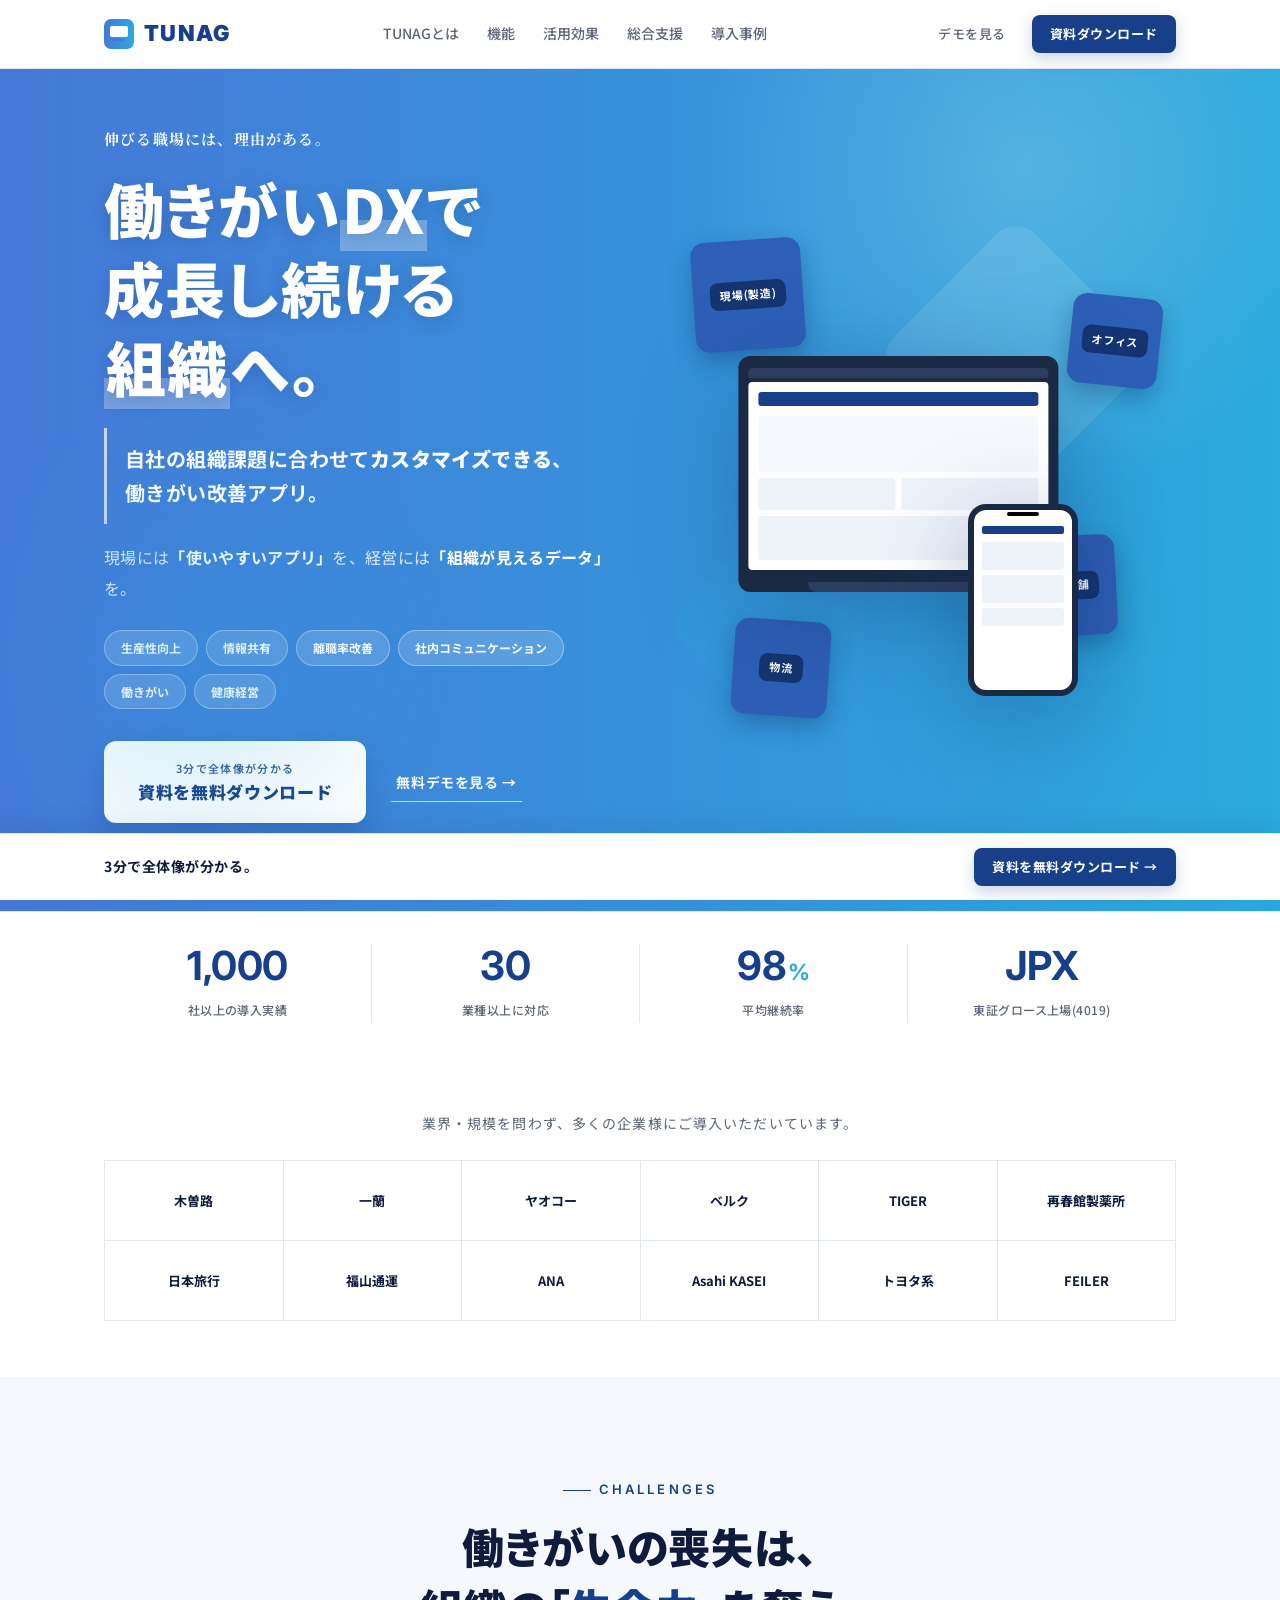
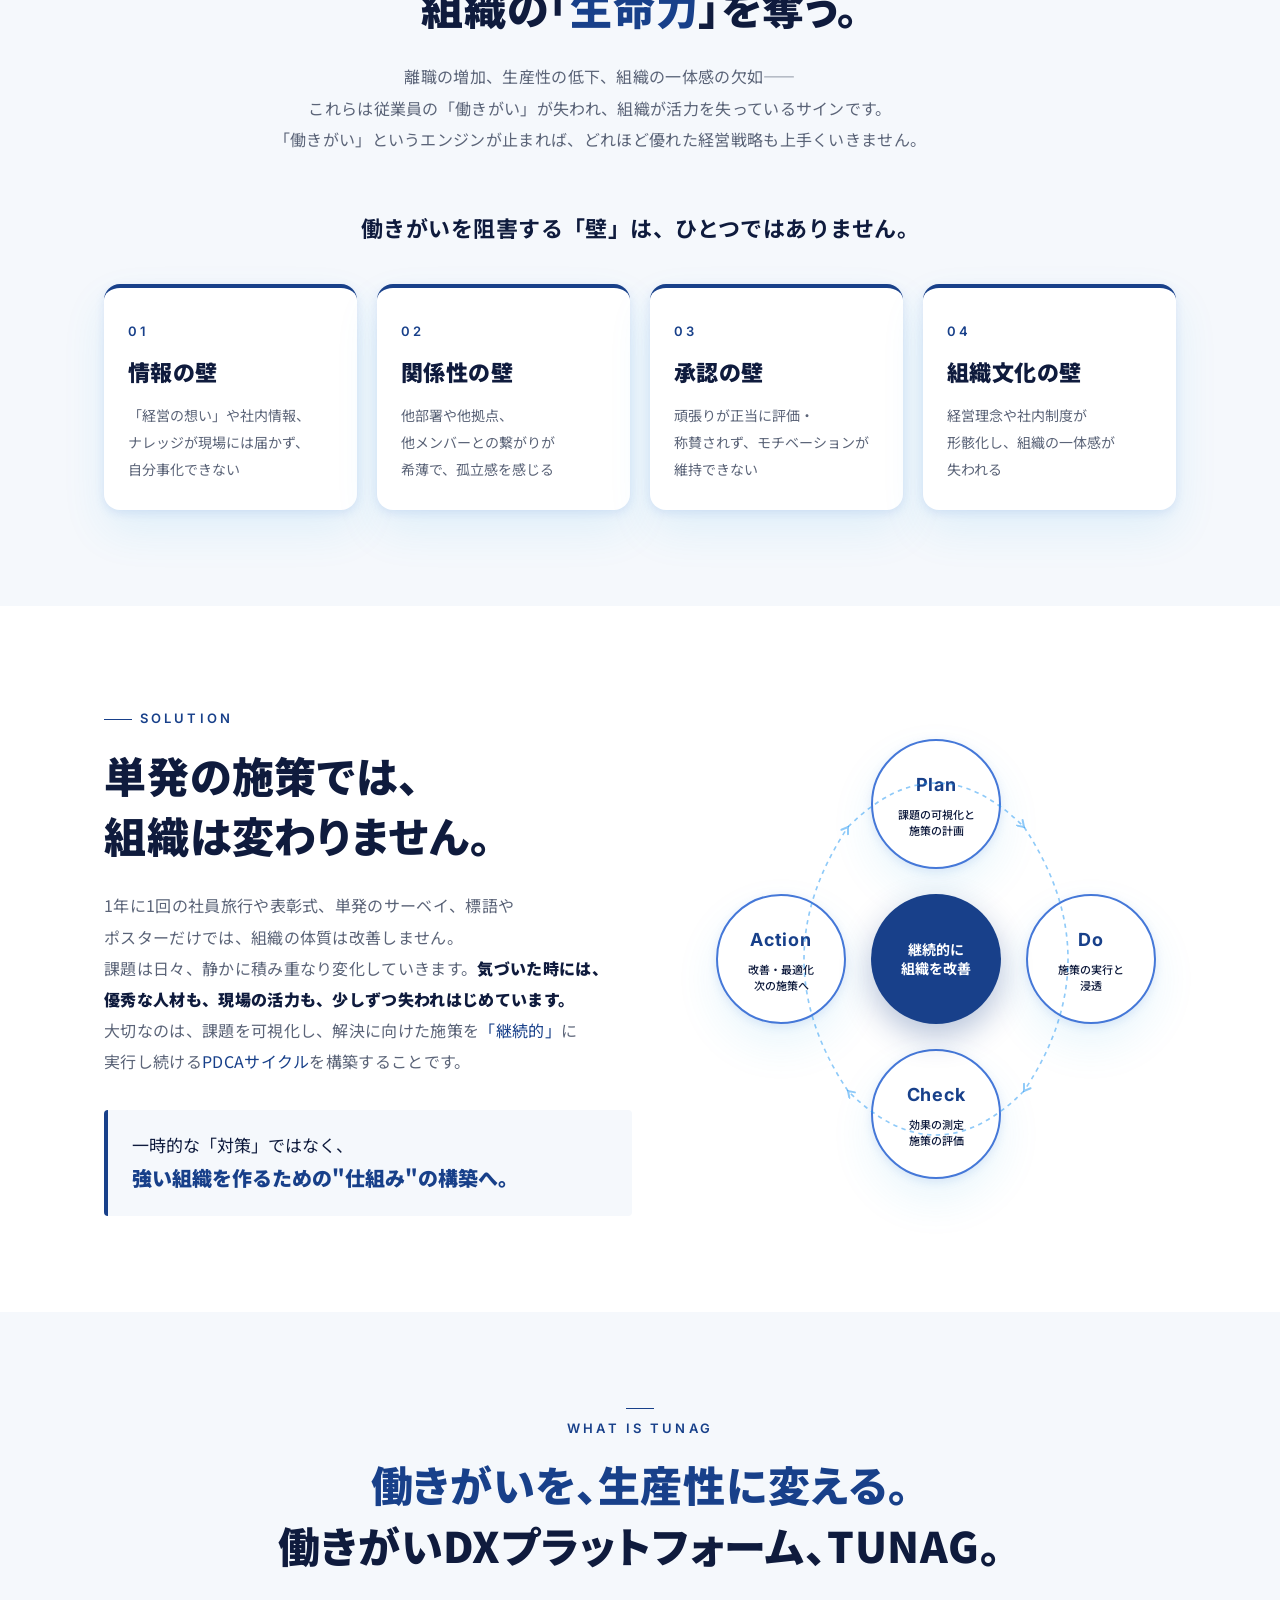
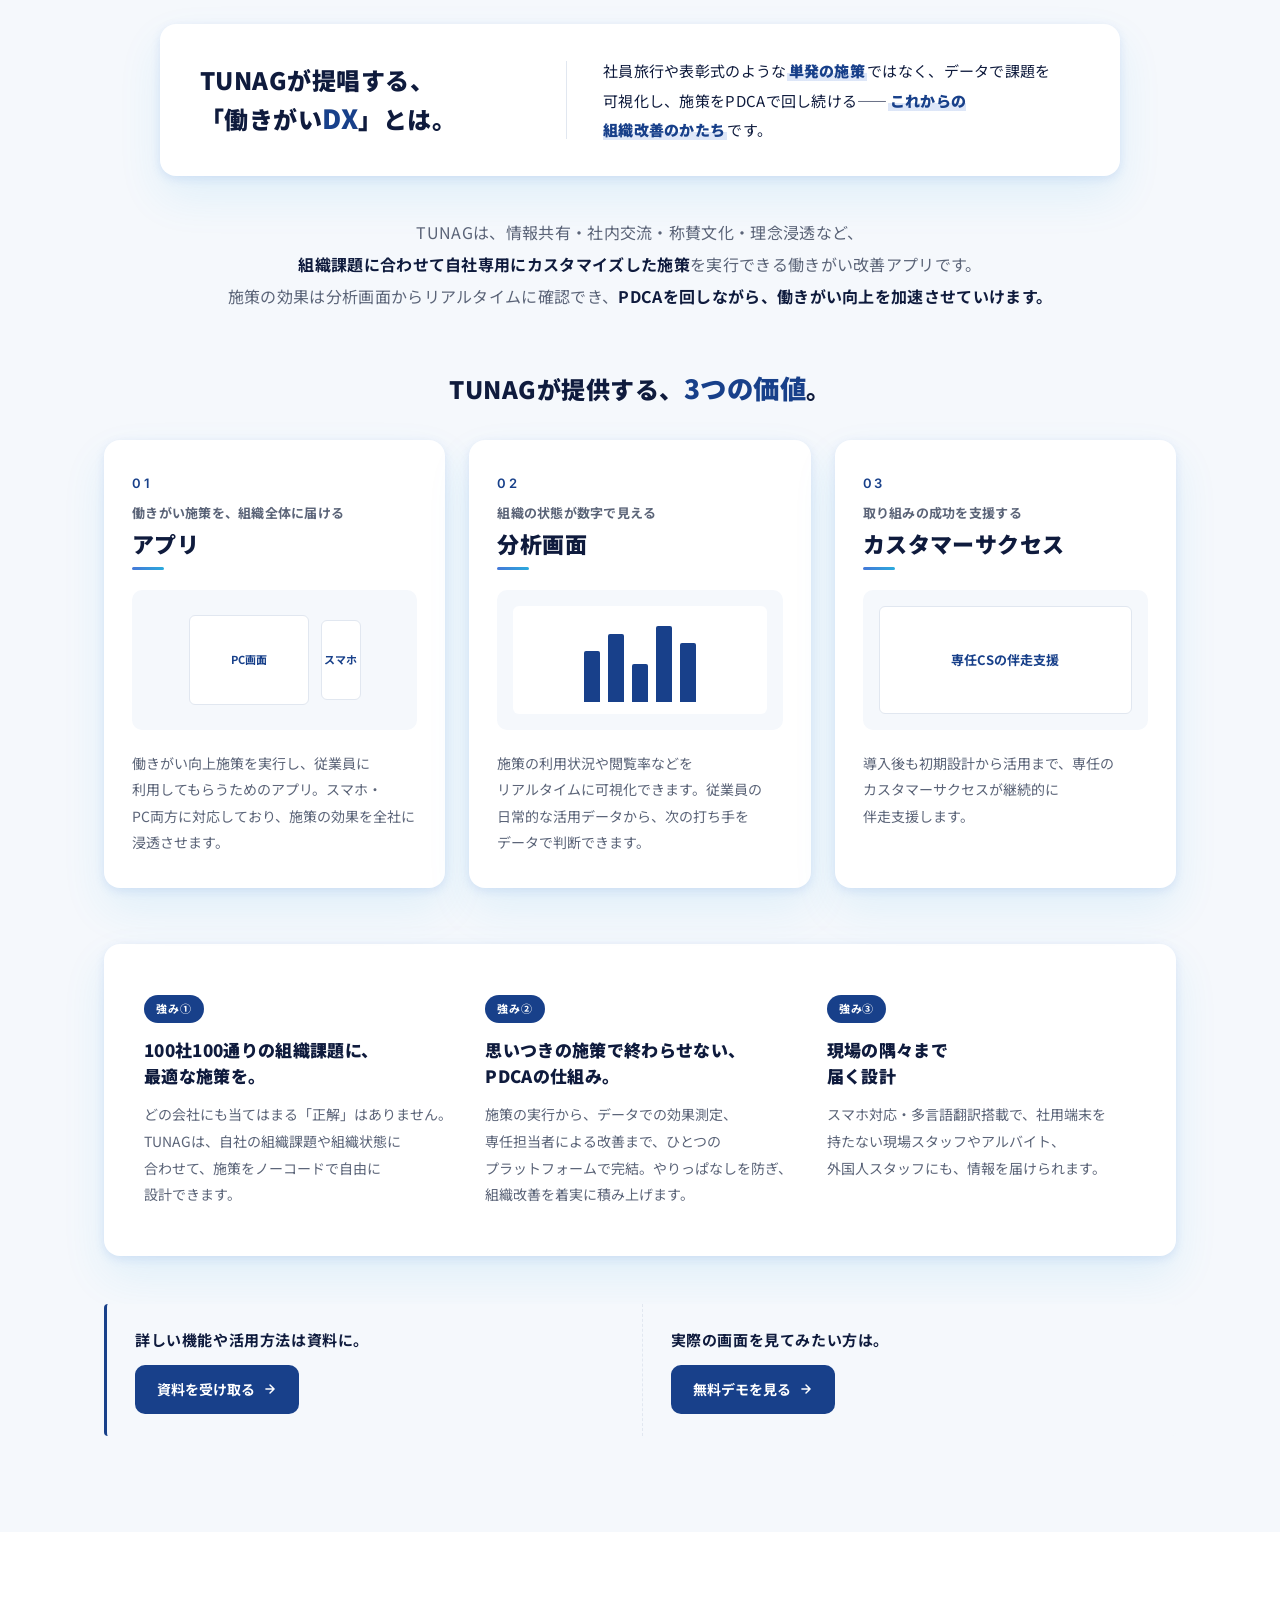
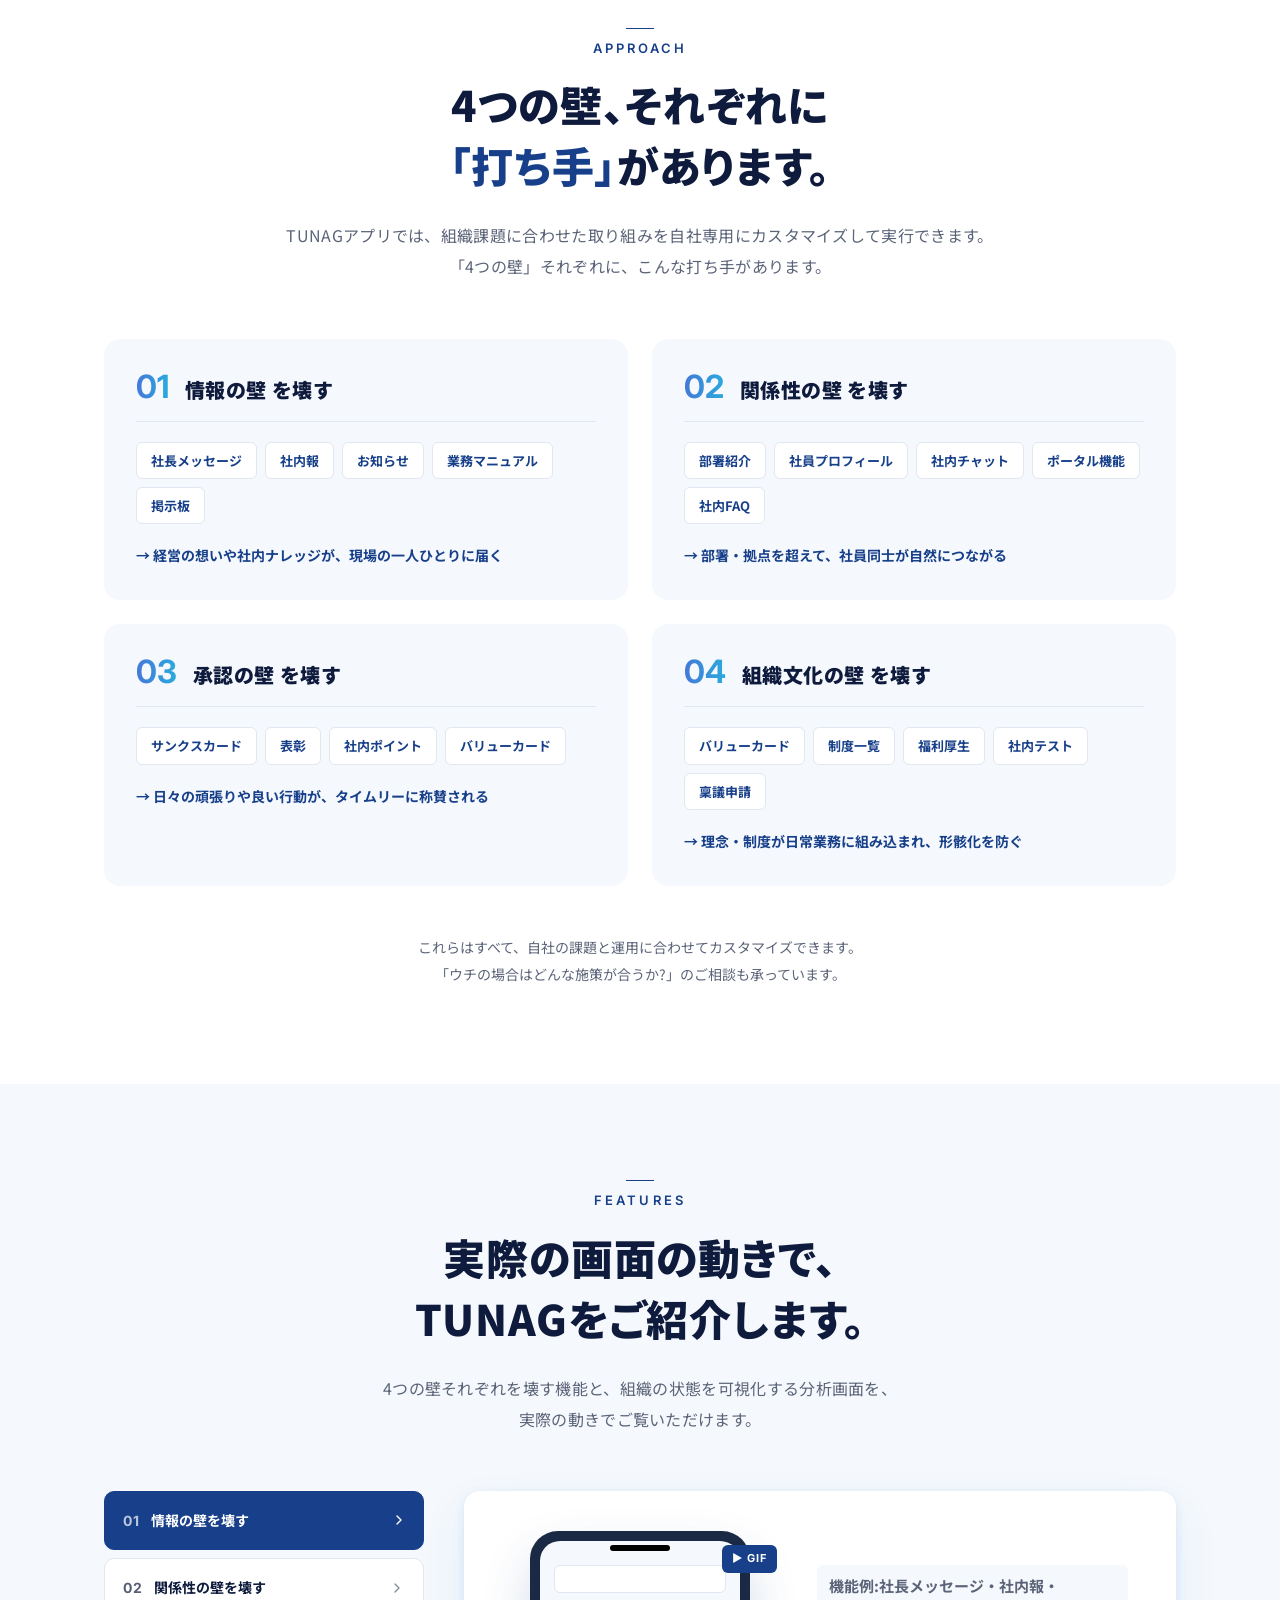
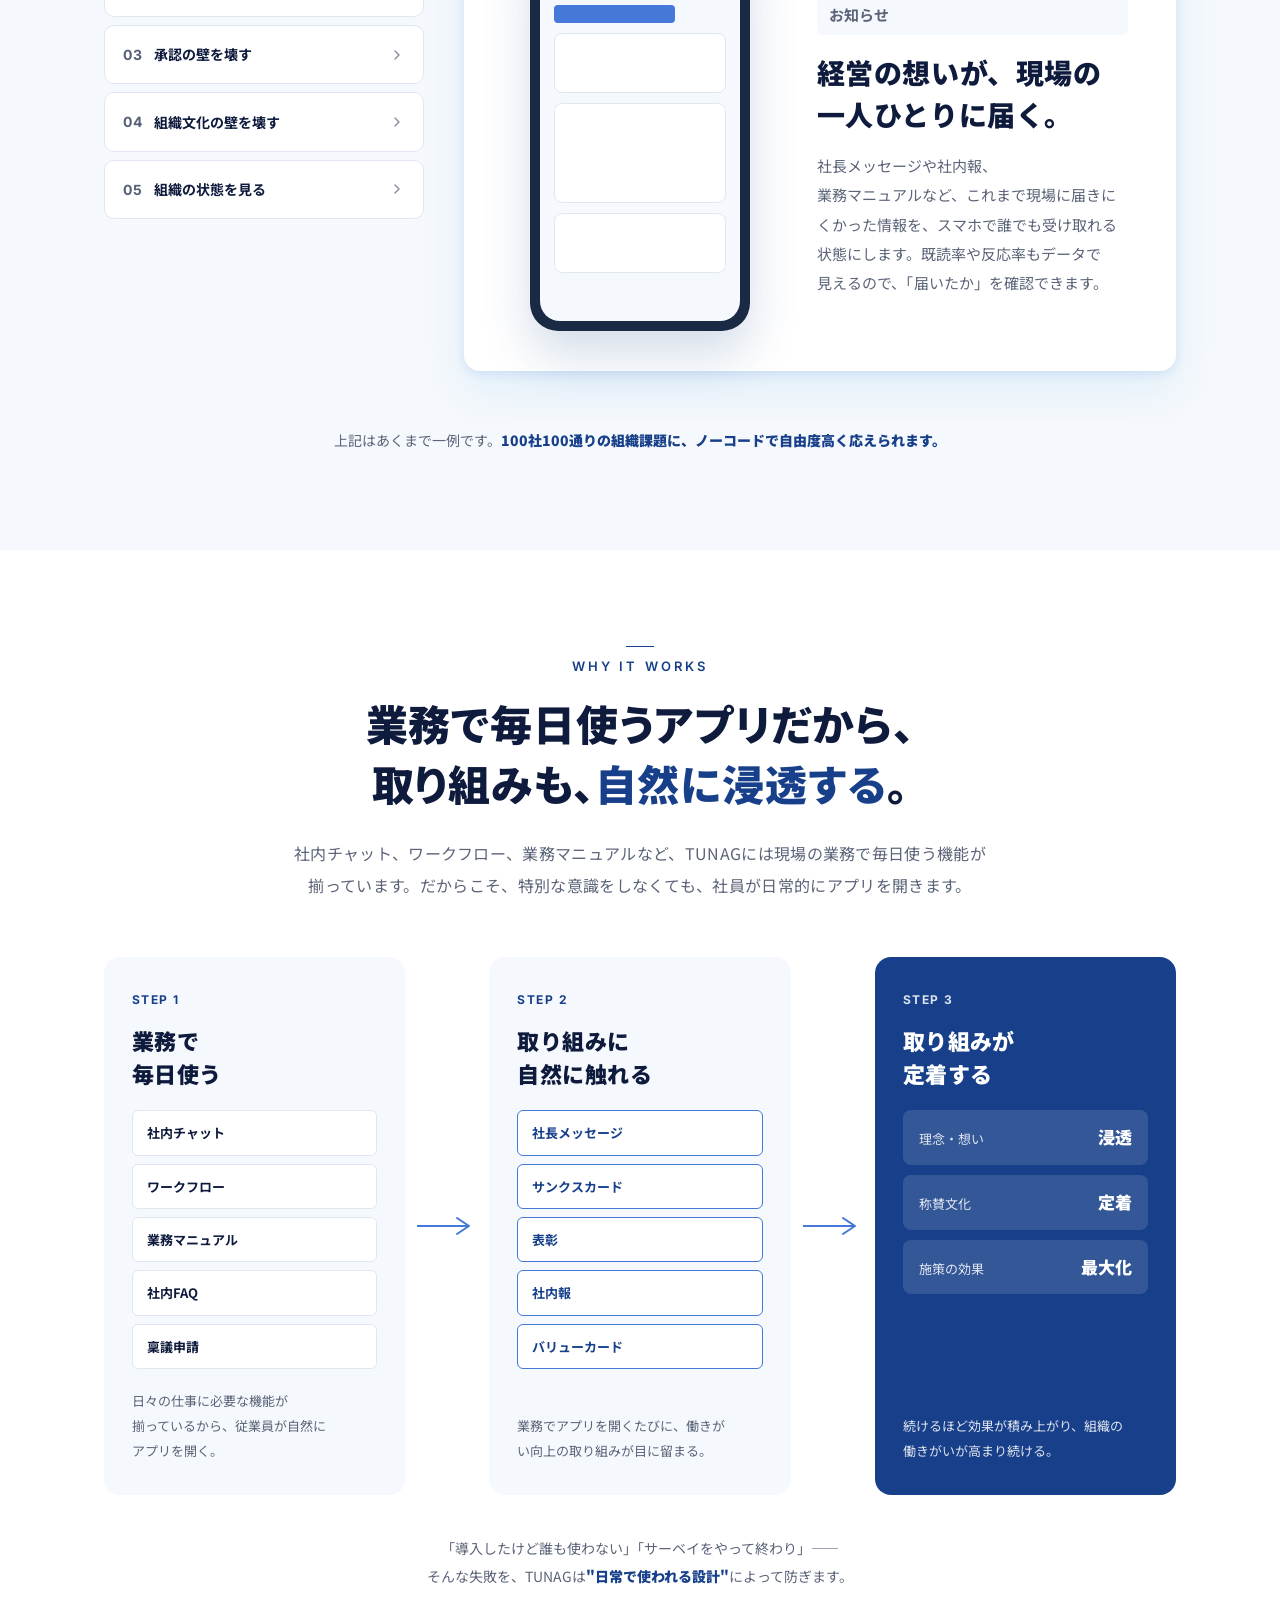
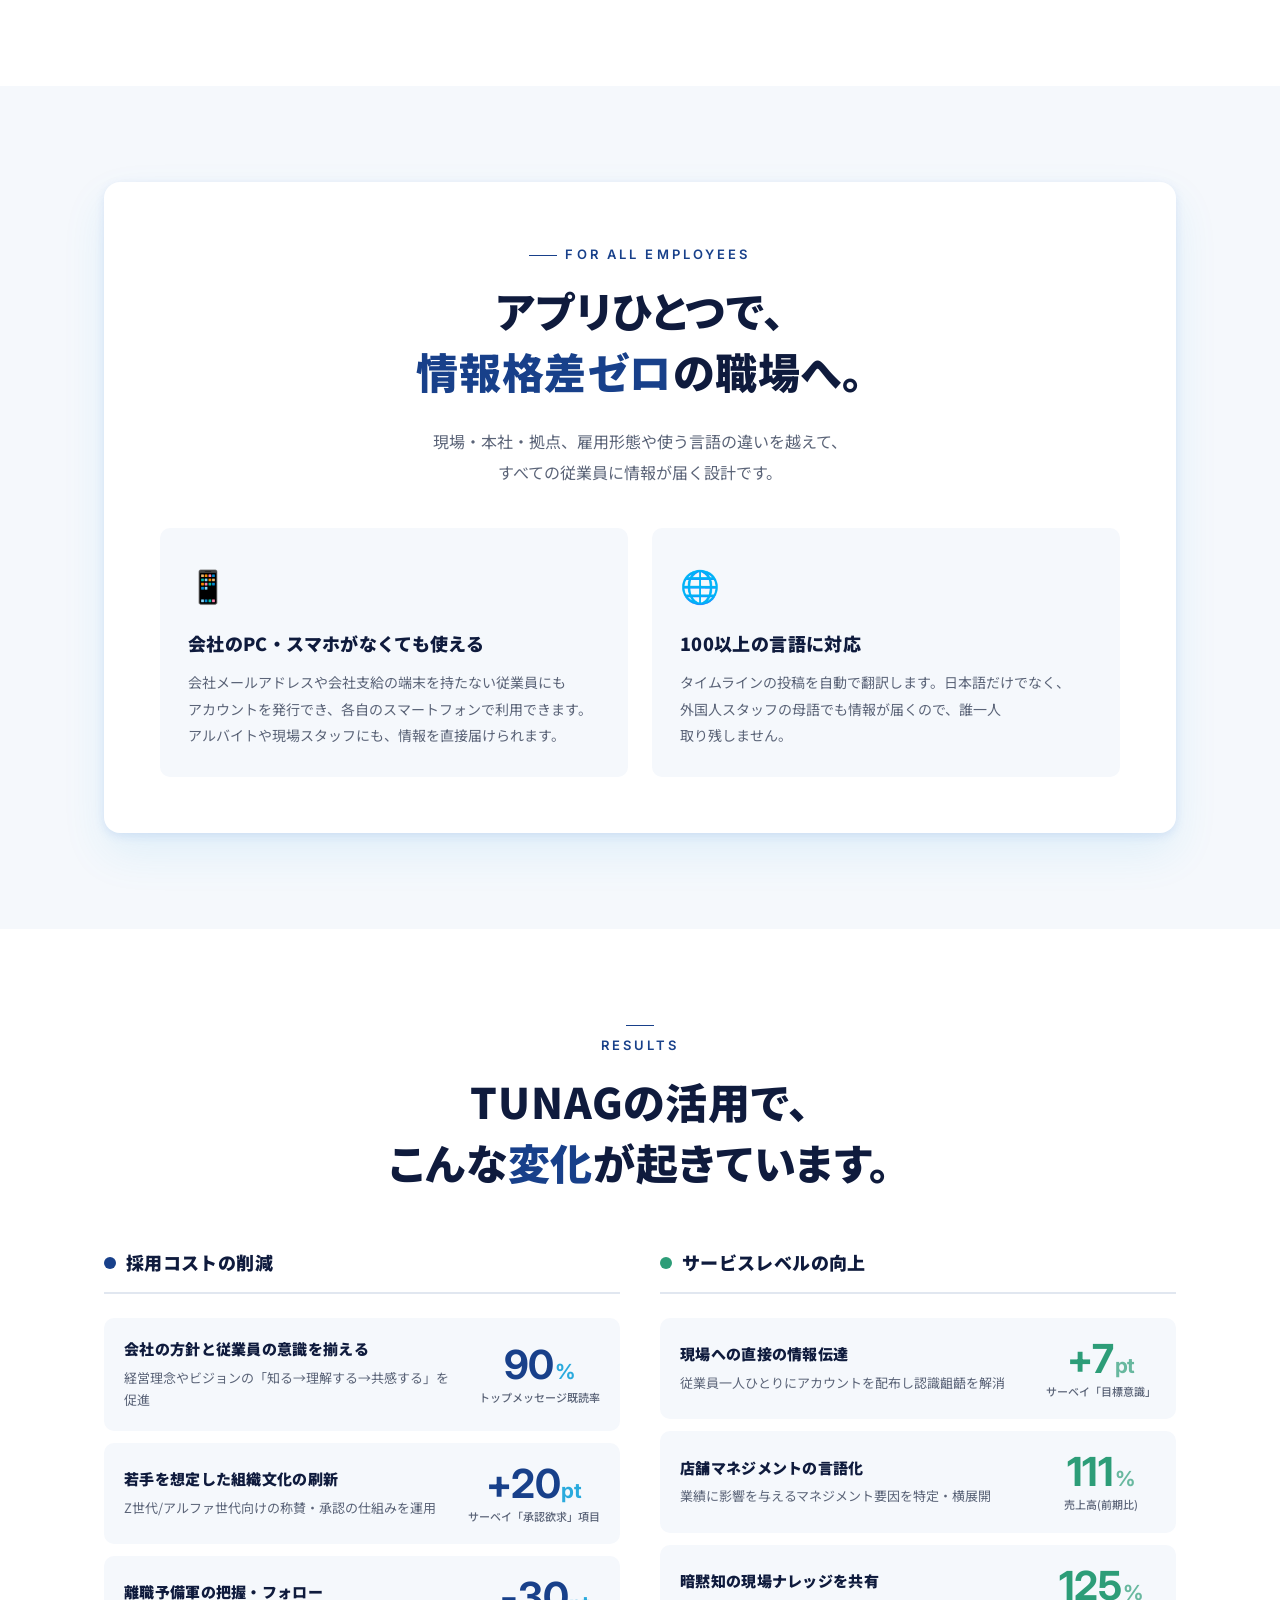
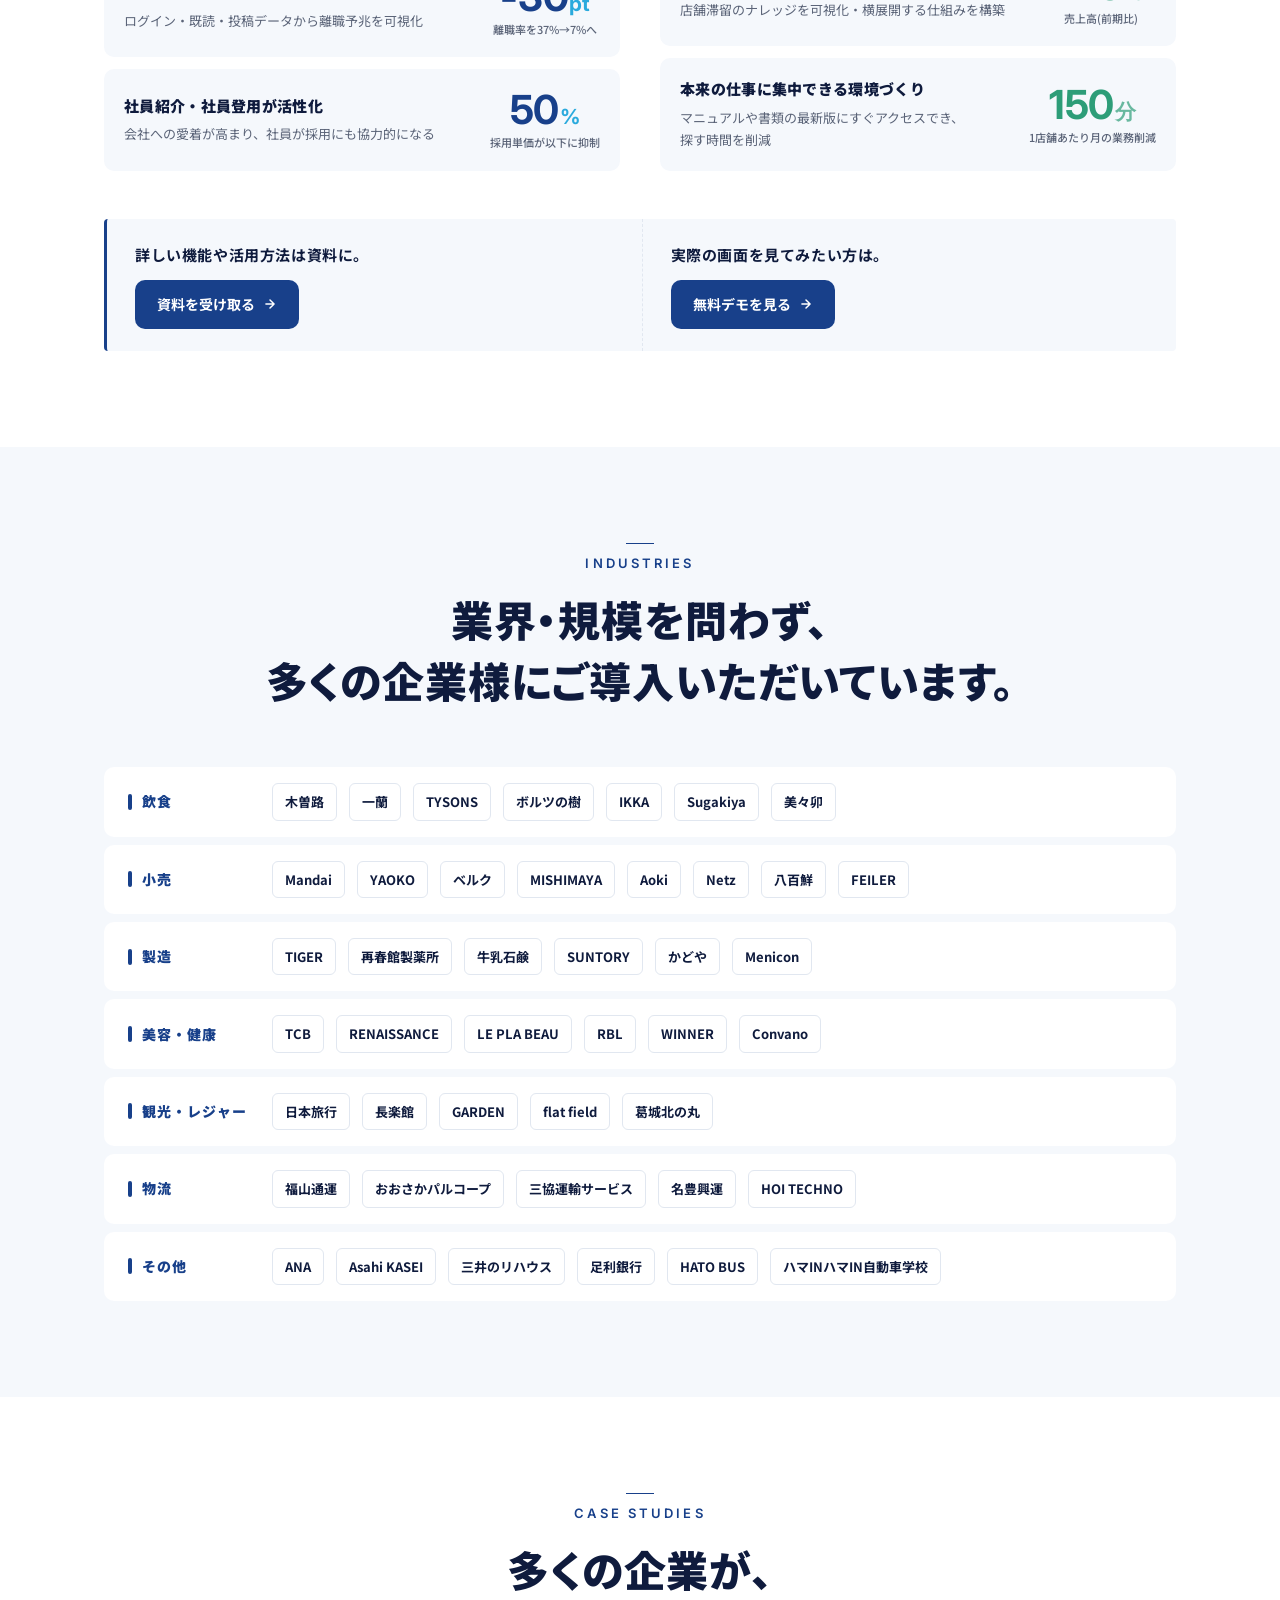
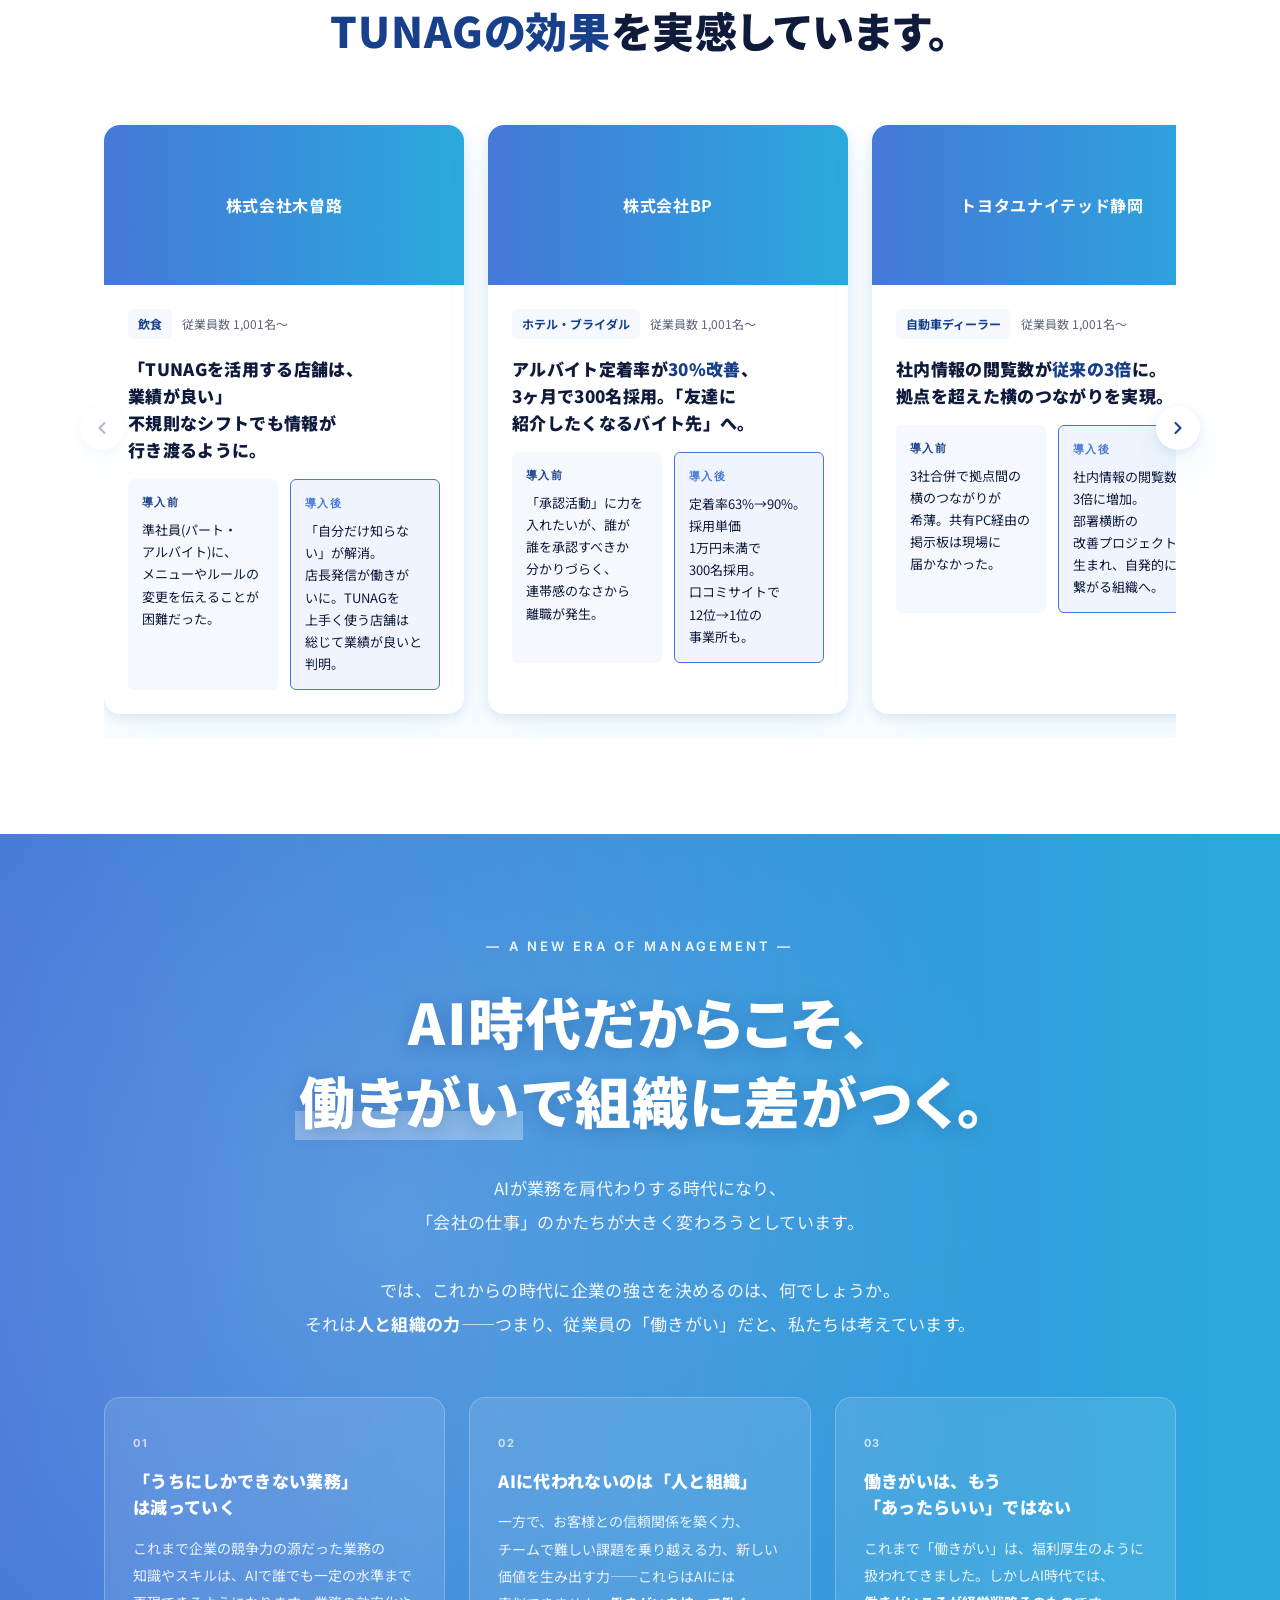
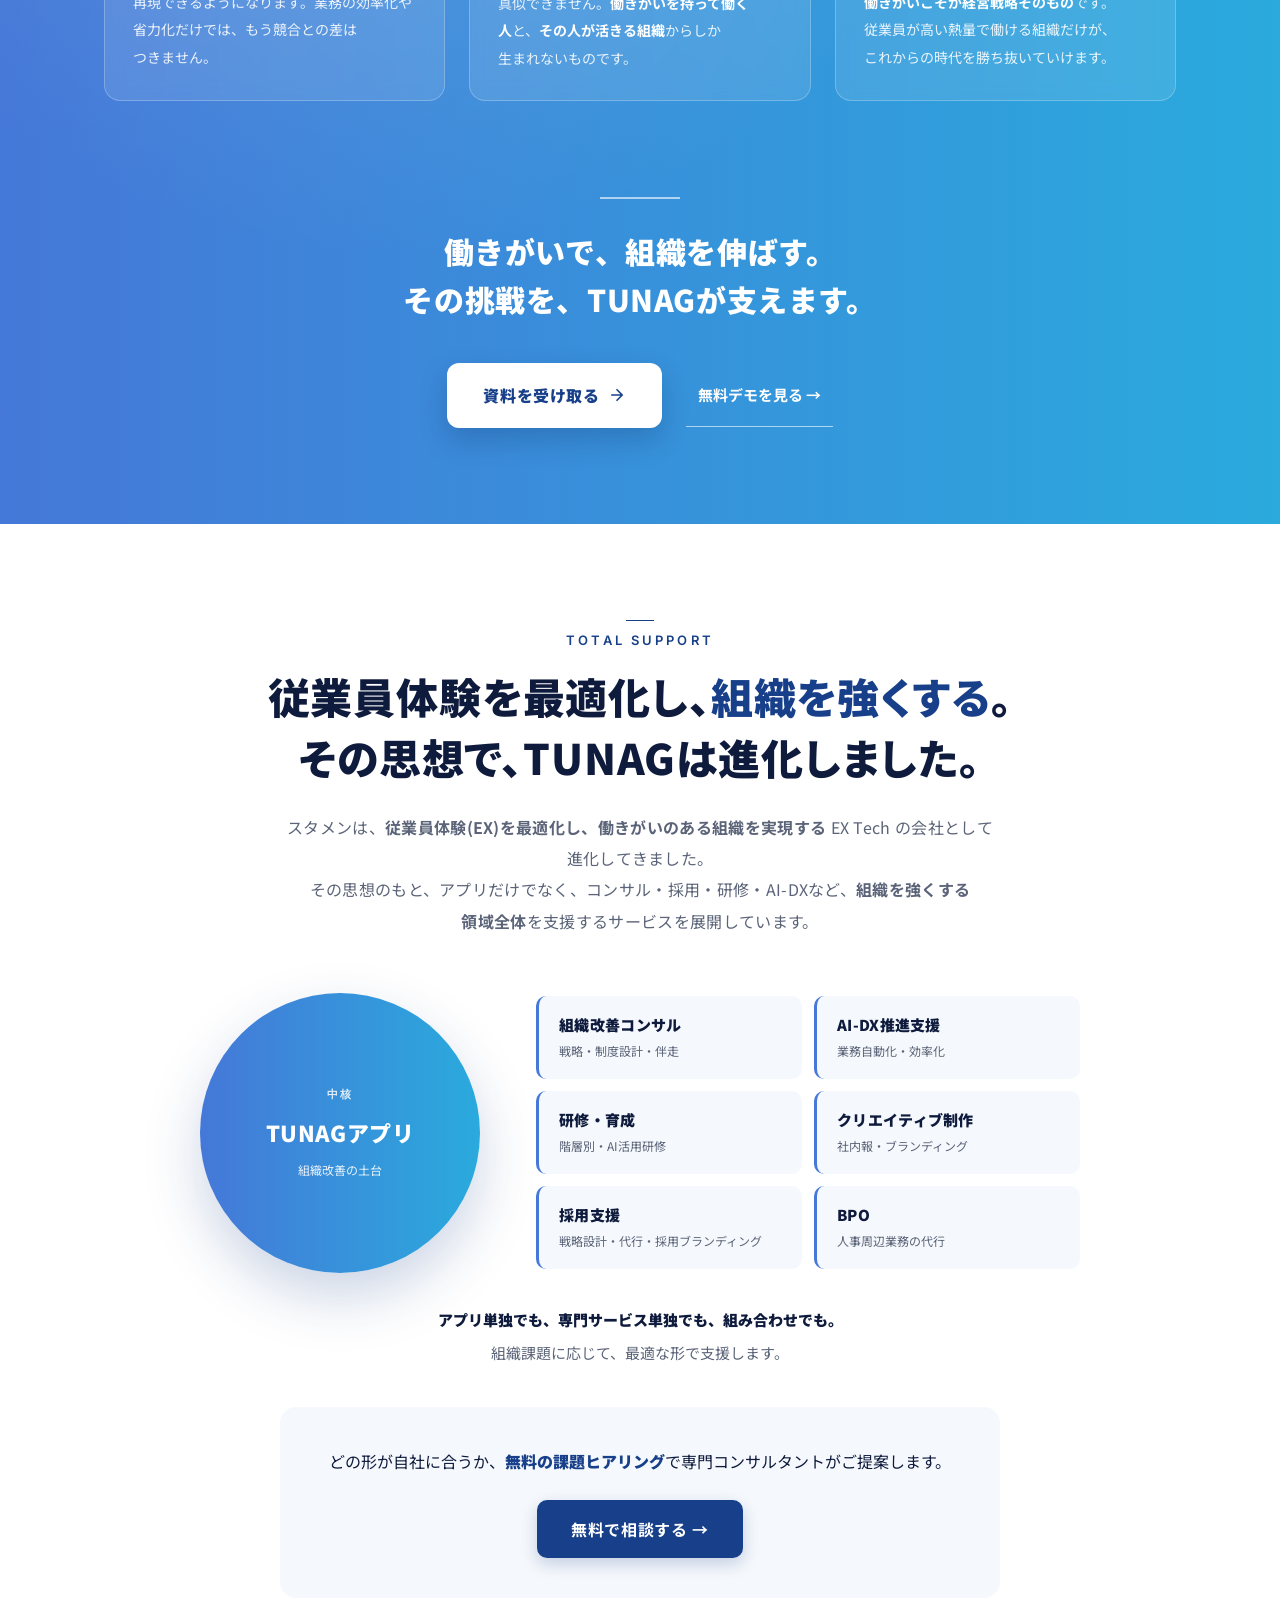
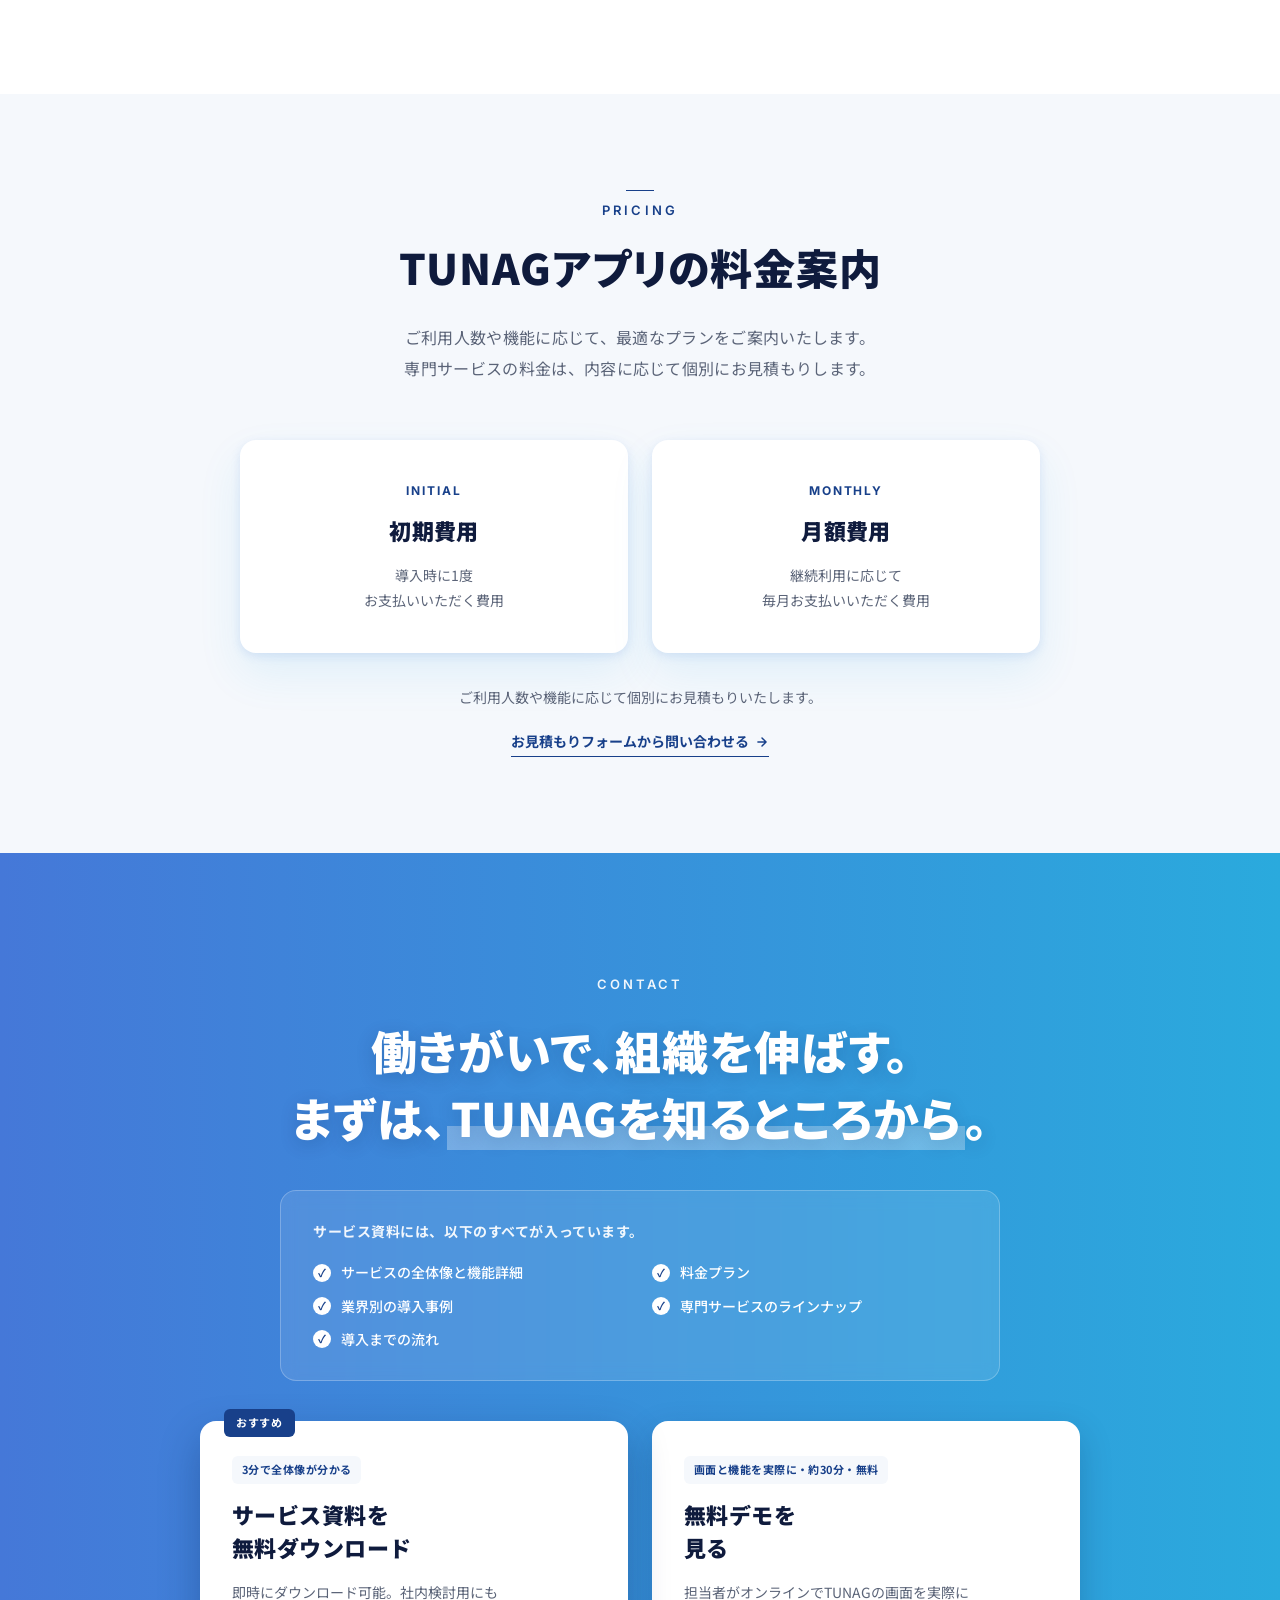
==== tunag07/index.html @ 043bed24 "tunag07: Initial scaffold (named-search LP with brand-compliant styling) HTML は確定済みドラフトをそのまま配置。CSS は" ====
<!DOCTYPE html>
<html lang="ja">
<head>
<meta charset="UTF-8">
<meta name="viewport" content="width=device-width, initial-scale=1.0">
<title>TUNAG(ツナグ) | 働きがいDXで、成長し続ける組織へ。</title>
<link rel="preconnect" href="https://fonts.googleapis.com">
<link rel="preconnect" href="https://fonts.gstatic.com" crossorigin>
<link href="https://fonts.googleapis.com/css2?family=Noto+Sans+JP:wght@400;500;700;900&family=Noto+Serif+JP:wght@700;900&display=swap" rel="stylesheet">
<link rel="stylesheet" href="tunag-lp.css">
</head>
<body>

<!-- ===================== Header ===================== -->
<header class="site-header">
  <div class="container header-inner">
    <a href="#" class="logo">
      <span class="logo-mark"></span>
      <span class="logo-text">TUNAG</span>
    </a>
    <nav class="header-nav">
      <a href="#about">TUNAGとは</a>
      <a href="#feature">機能</a>
      <a href="#effect">活用効果</a>
      <a href="#service">総合支援</a>
      <a href="#case">導入事例</a>
    </nav>
    <div class="header-cta">
      <a href="#contact" class="btn btn-ghost btn-sm">デモを見る</a>
      <a href="#contact" class="btn btn-primary btn-sm">資料ダウンロード</a>
    </div>
  </div>
</header>

<!-- ===================== 01. First View ===================== -->
<section class="fv">
  <div class="container fv-inner">
    <div class="fv-content">
      <p class="fv-eyebrow">伸びる職場には、理由がある。</p>
      <h1 class="fv-headline">
        <span>働きがい<em>DX</em>で</span>
        <span>成長し続ける<em>組織</em>へ。</span>
      </h1>
      <p class="fv-tagline">
        自社の組織課題に合わせて<em>カスタマイズできる</em>、<br class="sp-only">働きがい改善アプリ。
      </p>
      <p class="fv-sub">
        現場には<em>「使いやすいアプリ」</em>を、経営には<em>「組織が見えるデータ」</em>を。
      </p>

      <ul class="fv-badges">
        <li>生産性向上</li>
        <li>情報共有</li>
        <li>離職率改善</li>
        <li>社内コミュニケーション</li>
        <li>働きがい</li>
        <li>健康経営</li>
      </ul>

      <div class="fv-ctas">
        <a href="#contact" class="btn btn-primary btn-xl btn-shine">
          <span class="btn-label-sub">3分で全体像が分かる</span>
          <span class="btn-label-main">資料を無料ダウンロード</span>
          <svg width="16" height="16" viewBox="0 0 24 24" fill="none"><path d="M5 12h14M12 5l7 7-7 7" stroke="currentColor" stroke-width="2" stroke-linecap="round" stroke-linejoin="round"/></svg>
        </a>
        <a href="#contact" class="btn btn-text-link">無料デモを見る →</a>
      </div>
    </div>

    <div class="fv-visual" aria-hidden="true">
      <div class="fv-bg-shape shape-a"></div>
      <div class="fv-bg-shape shape-b"></div>
      <div class="fv-bg-shape shape-c"></div>

      <div class="fv-photo photo-1"><span class="ph-label">現場(製造)</span></div>
      <div class="fv-photo photo-2"><span class="ph-label">オフィス</span></div>
      <div class="fv-photo photo-3"><span class="ph-label">小売店舗</span></div>
      <div class="fv-photo photo-4"><span class="ph-label">物流</span></div>

      <div class="fv-device fv-pc">
        <div class="device-frame device-pc">
          <div class="pc-bar"></div>
          <div class="pc-screen">
            <div class="pc-screen-header"></div>
            <div class="pc-screen-grid">
              <div class="pc-card lg"></div>
              <div class="pc-card sm"></div>
              <div class="pc-card sm"></div>
              <div class="pc-card md"></div>
            </div>
          </div>
        </div>
      </div>
      <div class="fv-device fv-mobile">
        <div class="device-frame device-mobile">
          <div class="mb-notch"></div>
          <div class="mb-screen">
            <div class="mb-tabbar"></div>
            <div class="mb-card"></div>
            <div class="mb-card"></div>
            <div class="mb-card sm"></div>
          </div>
        </div>
      </div>
    </div>
  </div>

  <div class="fv-stats">
    <div class="container">
      <ul>
        <li><strong>1,000</strong><span>社以上の導入実績</span></li>
        <li><strong>30</strong><span>業種以上に対応</span></li>
        <li><strong>98<em>%</em></strong><span>平均継続率</span></li>
        <li><strong>JPX</strong><span>東証グロース上場(4019)</span></li>
      </ul>
    </div>
  </div>
</section>

<!-- ===================== 02. Logos ===================== -->
<section class="logos">
  <div class="container">
    <p class="logos-lead">業界・規模を問わず、多くの企業様にご導入いただいています。</p>
    <div class="logos-grid">
      <div class="logo-cell">木曽路</div>
      <div class="logo-cell">一蘭</div>
      <div class="logo-cell">ヤオコー</div>
      <div class="logo-cell">ベルク</div>
      <div class="logo-cell">TIGER</div>
      <div class="logo-cell">再春館製薬所</div>
      <div class="logo-cell">日本旅行</div>
      <div class="logo-cell">福山通運</div>
      <div class="logo-cell">ANA</div>
      <div class="logo-cell">Asahi KASEI</div>
      <div class="logo-cell">トヨタ系</div>
      <div class="logo-cell">FEILER</div>
    </div>
  </div>
</section>

<!-- ===================== 03. 4 Walls ===================== -->
<section class="walls" id="problem">
  <div class="container">
    <header class="section-head">
      <p class="section-eyebrow">CHALLENGES</p>
      <h2 class="section-title">働きがいの喪失は、<br>組織の「<em>生命力</em>」を奪う。</h2>
      <p class="section-lead">
        離職の増加、生産性の低下、組織の一体感の欠如——<br>
        これらは従業員の「働きがい」が失われ、組織が活力を失っているサインです。<br>
        「働きがい」というエンジンが止まれば、どれほど優れた経営戦略も上手くいきません。
      </p>
    </header>

    <h3 class="walls-subhead">働きがいを阻害する「壁」は、ひとつではありません。</h3>

    <div class="walls-grid">
      <article class="wall-card">
        <div class="wall-num">01</div>
        <h4>情報の壁</h4>
        <p>「経営の想い」や社内情報、ナレッジが現場には届かず、自分事化できない</p>
      </article>
      <article class="wall-card">
        <div class="wall-num">02</div>
        <h4>関係性の壁</h4>
        <p>他部署や他拠点、他メンバーとの繋がりが希薄で、孤立感を感じる</p>
      </article>
      <article class="wall-card">
        <div class="wall-num">03</div>
        <h4>承認の壁</h4>
        <p>頑張りが正当に評価・称賛されず、モチベーションが維持できない</p>
      </article>
      <article class="wall-card">
        <div class="wall-num">04</div>
        <h4>組織文化の壁</h4>
        <p>経営理念や社内制度が形骸化し、組織の一体感が失われる</p>
      </article>
    </div>
  </div>
</section>

<!-- ===================== 04. PDCA ===================== -->
<section class="pdca">
  <div class="container pdca-inner">
    <div class="pdca-text">
      <p class="section-eyebrow">SOLUTION</p>
      <h2 class="section-title">単発の施策では、<br>組織は変わりません。</h2>
      <p class="section-lead">
        1年に1回の社員旅行や表彰式、単発のサーベイ、標語やポスターだけでは、組織の体質は改善しません。<br>
        課題は日々、静かに積み重なり変化していきます。<strong>気づいた時には、優秀な人材も、現場の活力も、少しずつ失われはじめています。</strong><br>
        大切なのは、課題を可視化し、解決に向けた施策を<em>「継続的」</em>に実行し続ける<em>PDCAサイクル</em>を構築することです。
      </p>
      <p class="pdca-conclusion">
        一時的な「対策」ではなく、<br>
        <strong>強い組織を作るための"仕組み"の構築へ。</strong>
      </p>
    </div>

    <div class="pdca-diagram" aria-hidden="true">
      <div class="pdca-center">
        <div>継続的に</div>
        <div>組織を改善</div>
      </div>
      <div class="pdca-step plan">
        <span class="pdca-label">Plan</span>
        <span class="pdca-desc">課題の可視化と<br>施策の計画</span>
      </div>
      <div class="pdca-step do">
        <span class="pdca-label">Do</span>
        <span class="pdca-desc">施策の実行と<br>浸透</span>
      </div>
      <div class="pdca-step check">
        <span class="pdca-label">Check</span>
        <span class="pdca-desc">効果の測定<br>施策の評価</span>
      </div>
      <div class="pdca-step action">
        <span class="pdca-label">Action</span>
        <span class="pdca-desc">改善・最適化<br>次の施策へ</span>
      </div>
      <svg class="pdca-arrows" viewBox="0 0 400 400">
        <defs>
          <marker id="pdcaArrow" viewBox="0 0 10 10" refX="8" refY="5" markerWidth="6" markerHeight="6" orient="auto">
            <path d="M2 1L8 5L2 9" fill="none" stroke="#2196F3" stroke-width="2" stroke-linecap="round"/>
          </marker>
        </defs>
        <path d="M 280 80 Q 360 200 280 320" fill="none" stroke="#2196F3" stroke-width="1.5" stroke-dasharray="4 4" marker-end="url(#pdcaArrow)" opacity="0.5"/>
        <path d="M 280 320 Q 200 400 120 320" fill="none" stroke="#2196F3" stroke-width="1.5" stroke-dasharray="4 4" marker-end="url(#pdcaArrow)" opacity="0.5"/>
        <path d="M 120 320 Q 40 200 120 80" fill="none" stroke="#2196F3" stroke-width="1.5" stroke-dasharray="4 4" marker-end="url(#pdcaArrow)" opacity="0.5"/>
        <path d="M 120 80 Q 200 0 280 80" fill="none" stroke="#2196F3" stroke-width="1.5" stroke-dasharray="4 4" marker-end="url(#pdcaArrow)" opacity="0.5"/>
      </svg>
    </div>
  </div>
</section>

<!-- ===================== 05. About TUNAG ===================== -->
<section class="about" id="about">
  <div class="container">
    <header class="section-head center">
      <p class="section-eyebrow">WHAT IS TUNAG</p>
      <h2 class="section-title"><em>働きがいを、生産性に変える。</em><br>働きがいDXプラットフォーム、TUNAG。</h2>
    </header>

    <div class="definition-card">
      <div class="definition-head">
        <h3 class="definition-title">TUNAGが提唱する、<br class="pc-only">「働きがい<em>DX</em>」とは。</h3>
      </div>
      <div class="definition-body">
        <p class="definition-text">
          社員旅行や表彰式のような<strong>単発の施策</strong>ではなく、データで課題を可視化し、施策をPDCAで回し続ける——<strong>これからの組織改善のかたち</strong>です。
        </p>
      </div>
    </div>

    <p class="about-intro">
      TUNAGは、情報共有・社内交流・称賛文化・理念浸透など、<br>
      <strong>組織課題に合わせて自社専用にカスタマイズした施策</strong>を実行できる働きがい改善アプリです。<br>
      施策の効果は分析画面からリアルタイムに確認でき、<strong>PDCAを回しながら、働きがい向上を加速させていけます。</strong>
    </p>

    <h3 class="about-cards-heading">TUNAGが提供する、<em>3つの価値</em>。</h3>

    <div class="about-cards">
      <article class="about-card">
        <div class="about-card-num">01</div>
        <h4 class="about-card-title">
          <span class="about-card-catch">働きがい施策を、組織全体に届ける</span>
          <span class="about-card-name">アプリ</span>
        </h4>
        <div class="about-card-visual">
          <div class="ph-screen pc">PC画面</div>
          <div class="ph-screen mb">スマホ</div>
        </div>
        <p>働きがい向上施策を実行し、従業員に利用してもらうためのアプリ。スマホ・PC両方に対応しており、施策の効果を全社に浸透させます。</p>
      </article>
      <article class="about-card">
        <div class="about-card-num">02</div>
        <h4 class="about-card-title">
          <span class="about-card-catch">組織の状態が数字で見える</span>
          <span class="about-card-name">分析画面</span>
        </h4>
        <div class="about-card-visual">
          <div class="ph-dashboard">
            <div class="ph-bar"><span style="height:60%"></span><span style="height:80%"></span><span style="height:45%"></span><span style="height:90%"></span><span style="height:70%"></span></div>
          </div>
        </div>
        <p>施策の利用状況や閲覧率などをリアルタイムに可視化できます。従業員の日常的な活用データから、次の打ち手をデータで判断できます。</p>
      </article>
      <article class="about-card">
        <div class="about-card-num">03</div>
        <h4 class="about-card-title">
          <span class="about-card-catch">取り組みの成功を支援する</span>
          <span class="about-card-name">カスタマーサクセス</span>
        </h4>
        <div class="about-card-visual">
          <div class="ph-cs">専任CSの伴走支援</div>
        </div>
        <p>導入後も初期設計から活用まで、専任のカスタマーサクセスが継続的に伴走支援します。</p>
      </article>
    </div>

    <div class="about-strengths">
      <article class="strength">
        <span class="strength-num">強み①</span>
        <h4>100社100通りの組織課題に、最適な施策を。</h4>
        <p>どの会社にも当てはまる「正解」はありません。TUNAGは、自社の組織課題や組織状態に合わせて、施策をノーコードで自由に設計できます。</p>
      </article>
      <article class="strength">
        <span class="strength-num">強み②</span>
        <h4>思いつきの施策で終わらせない、PDCAの仕組み。</h4>
        <p>施策の実行から、データでの効果測定、専任担当者による改善まで、ひとつのプラットフォームで完結。やりっぱなしを防ぎ、組織改善を着実に積み上げます。</p>
      </article>
      <article class="strength">
        <span class="strength-num">強み③</span>
        <h4>現場の隅々まで<br>届く設計</h4>
        <p>スマホ対応・多言語翻訳搭載で、社用端末を持たない現場スタッフやアルバイト、外国人スタッフにも、情報を届けられます。</p>
      </article>
    </div>

    <div class="micro-cta micro-cta-dual">
      <div class="micro-cta-row">
        <p class="micro-cta-text">詳しい機能や活用方法は資料に。</p>
        <a href="#contact" class="micro-cta-btn">
          資料を受け取る
          <svg width="14" height="14" viewBox="0 0 24 24" fill="none"><path d="M5 12h14M12 5l7 7-7 7" stroke="currentColor" stroke-width="2.5" stroke-linecap="round" stroke-linejoin="round"/></svg>
        </a>
      </div>
      <div class="micro-cta-row">
        <p class="micro-cta-text">実際の画面を見てみたい方は。</p>
        <a href="#contact" class="micro-cta-btn">
          無料デモを見る
          <svg width="14" height="14" viewBox="0 0 24 24" fill="none"><path d="M5 12h14M12 5l7 7-7 7" stroke="currentColor" stroke-width="2.5" stroke-linecap="round" stroke-linejoin="round"/></svg>
        </a>
      </div>
    </div>
  </div>
</section>

<!-- ===================== 06. 4 Walls × Approach ===================== -->
<section class="approach">
  <div class="container">
    <header class="section-head center">
      <p class="section-eyebrow">APPROACH</p>
      <h2 class="section-title">4つの壁、それぞれに<br><em>「打ち手」</em>があります。</h2>
      <p class="section-lead">
        TUNAGアプリでは、組織課題に合わせた取り組みを自社専用にカスタマイズして実行できます。<br>
        「4つの壁」それぞれに、こんな打ち手があります。
      </p>
    </header>

    <div class="approach-grid">
      <article class="approach-card">
        <div class="approach-head">
          <span class="approach-num">01</span>
          <h3>情報の壁 を壊す</h3>
        </div>
        <ul class="chip-list">
          <li>社長メッセージ</li>
          <li>社内報</li>
          <li>お知らせ</li>
          <li>業務マニュアル</li>
          <li>掲示板</li>
        </ul>
        <p class="approach-result">→ 経営の想いや社内ナレッジが、現場の一人ひとりに届く</p>
      </article>

      <article class="approach-card">
        <div class="approach-head">
          <span class="approach-num">02</span>
          <h3>関係性の壁 を壊す</h3>
        </div>
        <ul class="chip-list">
          <li>部署紹介</li>
          <li>社員プロフィール</li>
          <li>社内チャット</li>
          <li>ポータル機能</li>
          <li>社内FAQ</li>
        </ul>
        <p class="approach-result">→ 部署・拠点を超えて、社員同士が自然につながる</p>
      </article>

      <article class="approach-card">
        <div class="approach-head">
          <span class="approach-num">03</span>
          <h3>承認の壁 を壊す</h3>
        </div>
        <ul class="chip-list">
          <li>サンクスカード</li>
          <li>表彰</li>
          <li>社内ポイント</li>
          <li>バリューカード</li>
        </ul>
        <p class="approach-result">→ 日々の頑張りや良い行動が、タイムリーに称賛される</p>
      </article>

      <article class="approach-card">
        <div class="approach-head">
          <span class="approach-num">04</span>
          <h3>組織文化の壁 を壊す</h3>
        </div>
        <ul class="chip-list">
          <li>バリューカード</li>
          <li>制度一覧</li>
          <li>福利厚生</li>
          <li>社内テスト</li>
          <li>稟議申請</li>
        </ul>
        <p class="approach-result">→ 理念・制度が日常業務に組み込まれ、形骸化を防ぐ</p>
      </article>
    </div>

    <p class="approach-foot">
      これらはすべて、自社の課題と運用に合わせてカスタマイズできます。<br>
      「ウチの場合はどんな施策が合うか?」のご相談も承っています。
    </p>
  </div>
</section>

<!-- ===================== 07. Screens ===================== -->
<section class="screens" id="feature">
  <div class="container">
    <header class="section-head center">
      <p class="section-eyebrow">FEATURES</p>
      <h2 class="section-title">実際の画面の動きで、<br>TUNAGをご紹介します。</h2>
      <p class="section-lead">
        4つの壁それぞれを壊す機能と、組織の状態を可視化する分析画面を、<br>
        実際の動きでご覧いただけます。
      </p>
    </header>

    <div class="showcase">
      <div class="showcase-buttons" role="tablist">
        <button class="showcase-btn active" type="button" data-target="gif-info" role="tab" aria-selected="true">
          <span class="showcase-btn-num">01</span>
          <span class="showcase-btn-label">情報の壁を壊す</span>
          <svg class="showcase-btn-arrow" width="16" height="16" viewBox="0 0 24 24" fill="none"><path d="M9 6l6 6-6 6" stroke="currentColor" stroke-width="2" stroke-linecap="round" stroke-linejoin="round"/></svg>
        </button>
        <button class="showcase-btn" type="button" data-target="gif-relation" role="tab" aria-selected="false">
          <span class="showcase-btn-num">02</span>
          <span class="showcase-btn-label">関係性の壁を壊す</span>
          <svg class="showcase-btn-arrow" width="16" height="16" viewBox="0 0 24 24" fill="none"><path d="M9 6l6 6-6 6" stroke="currentColor" stroke-width="2" stroke-linecap="round" stroke-linejoin="round"/></svg>
        </button>
        <button class="showcase-btn" type="button" data-target="gif-approval" role="tab" aria-selected="false">
          <span class="showcase-btn-num">03</span>
          <span class="showcase-btn-label">承認の壁を壊す</span>
          <svg class="showcase-btn-arrow" width="16" height="16" viewBox="0 0 24 24" fill="none"><path d="M9 6l6 6-6 6" stroke="currentColor" stroke-width="2" stroke-linecap="round" stroke-linejoin="round"/></svg>
        </button>
        <button class="showcase-btn" type="button" data-target="gif-culture" role="tab" aria-selected="false">
          <span class="showcase-btn-num">04</span>
          <span class="showcase-btn-label">組織文化の壁を壊す</span>
          <svg class="showcase-btn-arrow" width="16" height="16" viewBox="0 0 24 24" fill="none"><path d="M9 6l6 6-6 6" stroke="currentColor" stroke-width="2" stroke-linecap="round" stroke-linejoin="round"/></svg>
        </button>
        <button class="showcase-btn" type="button" data-target="gif-analytics" role="tab" aria-selected="false">
          <span class="showcase-btn-num">05</span>
          <span class="showcase-btn-label">組織の状態を見る</span>
          <svg class="showcase-btn-arrow" width="16" height="16" viewBox="0 0 24 24" fill="none"><path d="M9 6l6 6-6 6" stroke="currentColor" stroke-width="2" stroke-linecap="round" stroke-linejoin="round"/></svg>
        </button>
      </div>

      <div class="showcase-display">
        <div class="showcase-panel active" id="gif-info" role="tabpanel">
          <div class="showcase-phone">
            <div class="showcase-phone-frame">
              <div class="showcase-phone-notch"></div>
              <div class="showcase-phone-screen">
                <div class="phone-screen-tabbar"></div>
                <div class="phone-screen-content">
                  <div class="phone-content-header"></div>
                  <div class="phone-content-card"></div>
                  <div class="phone-content-card lg"></div>
                  <div class="phone-content-card"></div>
                </div>
              </div>
            </div>
            <span class="gif-badge">▶ GIF</span>
          </div>
          <div class="showcase-info">
            <p class="showcase-info-tag">機能例:社長メッセージ・社内報・お知らせ</p>
            <h3>経営の想いが、現場の一人ひとりに届く。</h3>
            <p>社長メッセージや社内報、業務マニュアルなど、これまで現場に届きにくかった情報を、スマホで誰でも受け取れる状態にします。既読率や反応率もデータで見えるので、「届いたか」を確認できます。</p>
          </div>
        </div>

        <div class="showcase-panel" id="gif-relation" role="tabpanel" hidden>
          <div class="showcase-phone">
            <div class="showcase-phone-frame">
              <div class="showcase-phone-notch"></div>
              <div class="showcase-phone-screen">
                <div class="phone-screen-tabbar"></div>
                <div class="phone-screen-content">
                  <div class="phone-content-row">
                    <div class="phone-content-avatar"></div>
                    <div class="phone-content-card sm"></div>
                  </div>
                  <div class="phone-content-row">
                    <div class="phone-content-avatar"></div>
                    <div class="phone-content-card sm"></div>
                  </div>
                  <div class="phone-content-row">
                    <div class="phone-content-avatar"></div>
                    <div class="phone-content-card sm"></div>
                  </div>
                  <div class="phone-content-card md"></div>
                </div>
              </div>
            </div>
            <span class="gif-badge">▶ GIF</span>
          </div>
          <div class="showcase-info">
            <p class="showcase-info-tag">機能例:社内チャット・部署紹介・社員プロフィール</p>
            <h3>部署・拠点を超えて、社員同士が自然につながる。</h3>
            <p>離れた拠点や他部署の社員の顔や仕事内容が見えるようになり、自然な会話のきっかけが生まれます。社内チャットで気軽にやりとりができ、孤立感のない組織を作ります。</p>
          </div>
        </div>

        <div class="showcase-panel" id="gif-approval" role="tabpanel" hidden>
          <div class="showcase-phone">
            <div class="showcase-phone-frame">
              <div class="showcase-phone-notch"></div>
              <div class="showcase-phone-screen">
                <div class="phone-screen-tabbar"></div>
                <div class="phone-screen-content">
                  <div class="phone-content-card thanks">
                    <div class="phone-thanks-heart">♥</div>
                  </div>
                  <div class="phone-content-card sm"></div>
                  <div class="phone-content-card sm"></div>
                </div>
              </div>
            </div>
            <span class="gif-badge">▶ GIF</span>
          </div>
          <div class="showcase-info">
            <p class="showcase-info-tag">機能例:サンクスカード・表彰・社内ポイント</p>
            <h3>日々の頑張りが、タイムリーに称賛される。</h3>
            <p>社員同士で感謝のメッセージを送り合うサンクスカードや、表彰、社内ポイント制度で、日々の良い行動がすぐに認められる文化を作ります。承認欲求が満たされることでモチベーションが向上します。</p>
          </div>
        </div>

        <div class="showcase-panel" id="gif-culture" role="tabpanel" hidden>
          <div class="showcase-phone">
            <div class="showcase-phone-frame">
              <div class="showcase-phone-notch"></div>
              <div class="showcase-phone-screen">
                <div class="phone-screen-tabbar"></div>
                <div class="phone-screen-content">
                  <div class="phone-content-card lg"></div>
                  <div class="phone-content-grid">
                    <div></div><div></div><div></div><div></div>
                  </div>
                  <div class="phone-content-card sm"></div>
                </div>
              </div>
            </div>
            <span class="gif-badge">▶ GIF</span>
          </div>
          <div class="showcase-info">
            <p class="showcase-info-tag">機能例:バリューカード・制度一覧・福利厚生</p>
            <h3>理念・制度が、日常業務に組み込まれる。</h3>
            <p>経営理念やバリュー、社内制度をアプリ上で日常的に目に触れる形にします。「制度はあるけど誰も使わない」を防ぎ、理念や制度が形骸化しないよう仕組みで支えます。</p>
          </div>
        </div>

        <div class="showcase-panel" id="gif-analytics" role="tabpanel" hidden>
          <div class="showcase-phone">
            <div class="showcase-phone-frame dashboard">
              <div class="showcase-dashboard">
                <div class="dashboard-header"></div>
                <div class="dashboard-cards">
                  <div class="dashboard-stat"></div>
                  <div class="dashboard-stat"></div>
                  <div class="dashboard-stat"></div>
                </div>
                <div class="dashboard-chart">
                  <span style="height:55%"></span>
                  <span style="height:75%"></span>
                  <span style="height:45%"></span>
                  <span style="height:90%"></span>
                  <span style="height:65%"></span>
                  <span style="height:80%"></span>
                </div>
              </div>
            </div>
            <span class="gif-badge">▶ GIF</span>
          </div>
          <div class="showcase-info">
            <p class="showcase-info-tag">機能例:分析ダッシュボード・エンゲージメントサーベイ</p>
            <h3>組織のどこに熱があり、どこが冷えているか。</h3>
            <p>社員のログイン・既読・投稿・反応などの行動データから、組織の状態をリアルタイムで可視化します。感覚ではなくデータで組織課題を捉えられ、PDCAサイクルを回すための土台になります。</p>
          </div>
        </div>
      </div>
    </div>

    <p class="screens-foot">
      上記はあくまで一例です。<strong>100社100通りの組織課題に、ノーコードで自由度高く応えられます。</strong>
    </p>
  </div>
</section>

<script>
(function(){
  var btns = document.querySelectorAll('.showcase-btn');
  var panels = document.querySelectorAll('.showcase-panel');
  btns.forEach(function(btn){
    btn.addEventListener('click', function(){
      var target = btn.getAttribute('data-target');
      btns.forEach(function(b){
        b.classList.remove('active');
        b.setAttribute('aria-selected', 'false');
      });
      panels.forEach(function(p){
        p.classList.remove('active');
        p.setAttribute('hidden', '');
      });
      btn.classList.add('active');
      btn.setAttribute('aria-selected', 'true');
      var panel = document.getElementById(target);
      if(panel){
        panel.classList.add('active');
        panel.removeAttribute('hidden');
      }
    });
  });
})();
</script>

<!-- ===================== 07b. Daily Use ===================== -->
<section class="daily">
  <div class="container">
    <header class="section-head center">
      <p class="section-eyebrow">WHY IT WORKS</p>
      <h2 class="section-title">業務で毎日使うアプリだから、<br>取り組みも、<em>自然に浸透する</em>。</h2>
      <p class="section-lead">
        社内チャット、ワークフロー、業務マニュアルなど、TUNAGには現場の業務で毎日使う機能が揃っています。だからこそ、特別な意識をしなくても、社員が日常的にアプリを開きます。
      </p>
    </header>

    <div class="daily-flow">
      <article class="daily-step">
        <div class="daily-step-num">STEP 1</div>
        <h3>業務で<br>毎日使う</h3>
        <ul class="daily-feature-list">
          <li>社内チャット</li>
          <li>ワークフロー</li>
          <li>業務マニュアル</li>
          <li>社内FAQ</li>
          <li>稟議申請</li>
        </ul>
        <p class="daily-step-text">日々の仕事に必要な機能が揃っているから、従業員が自然にアプリを開く。</p>
      </article>

      <div class="daily-arrow" aria-hidden="true">
        <svg viewBox="0 0 60 24" width="60" height="24"><path d="M0 12 H50 M40 4 L52 12 L40 20" fill="none" stroke="currentColor" stroke-width="2" stroke-linecap="round" stroke-linejoin="round"/></svg>
      </div>

      <article class="daily-step">
        <div class="daily-step-num">STEP 2</div>
        <h3>取り組みに<br>自然に触れる</h3>
        <ul class="daily-feature-list highlight">
          <li>社長メッセージ</li>
          <li>サンクスカード</li>
          <li>表彰</li>
          <li>社内報</li>
          <li>バリューカード</li>
        </ul>
        <p class="daily-step-text">業務でアプリを開くたびに、働きがい向上の取り組みが目に留まる。</p>
      </article>

      <div class="daily-arrow" aria-hidden="true">
        <svg viewBox="0 0 60 24" width="60" height="24"><path d="M0 12 H50 M40 4 L52 12 L40 20" fill="none" stroke="currentColor" stroke-width="2" stroke-linecap="round" stroke-linejoin="round"/></svg>
      </div>

      <article class="daily-step accent">
        <div class="daily-step-num">STEP 3</div>
        <h3>取り組みが<br>定着する</h3>
        <div class="daily-result">
          <div class="daily-result-item">
            <span>理念・想い</span>
            <strong>浸透</strong>
          </div>
          <div class="daily-result-item">
            <span>称賛文化</span>
            <strong>定着</strong>
          </div>
          <div class="daily-result-item">
            <span>施策の効果</span>
            <strong>最大化</strong>
          </div>
        </div>
        <p class="daily-step-text">続けるほど効果が積み上がり、組織の働きがいが高まり続ける。</p>
      </article>
    </div>

    <p class="daily-foot">
      「導入したけど誰も使わない」「サーベイをやって終わり」——<br>
      そんな失敗を、TUNAGは<strong>"日常で使われる設計"</strong>によって防ぎます。
    </p>
  </div>
</section>

<!-- ===================== 07c. Information Gap Zero ===================== -->
<section class="gapzero">
  <div class="container">
    <div class="gapzero-inner">
      <div class="gapzero-head">
        <p class="section-eyebrow">FOR ALL EMPLOYEES</p>
        <h2 class="section-title">アプリひとつで、<br><em>情報格差ゼロ</em>の職場へ。</h2>
        <p class="gapzero-lead">
          現場・本社・拠点、雇用形態や使う言語の違いを越えて、<br>
          すべての従業員に情報が届く設計です。
        </p>
      </div>
      <div class="gapzero-cards">
        <article>
          <div class="gapzero-icon">📱</div>
          <h4>会社のPC・スマホがなくても使える</h4>
          <p>会社メールアドレスや会社支給の端末を持たない従業員にもアカウントを発行でき、各自のスマートフォンで利用できます。アルバイトや現場スタッフにも、情報を直接届けられます。</p>
        </article>
        <article>
          <div class="gapzero-icon">🌐</div>
          <h4>100以上の言語に対応</h4>
          <p>タイムラインの投稿を自動で翻訳します。日本語だけでなく、外国人スタッフの母語でも情報が届くので、誰一人取り残しません。</p>
        </article>
      </div>
    </div>
  </div>
</section>

<!-- ===================== 08. Effects ===================== -->
<section class="effects" id="effect">
  <div class="container">
    <header class="section-head center">
      <p class="section-eyebrow">RESULTS</p>
      <h2 class="section-title">TUNAGの活用で、<br>こんな<em>変化</em>が起きています。</h2>
    </header>

    <div class="effects-cols">
      <div class="effects-col">
        <h3 class="effects-col-title"><span class="dot dot-blue"></span>採用コストの削減</h3>
        <ul class="effect-list">
          <li>
            <div class="effect-text">
              <h4>会社の方針と従業員の意識を揃える</h4>
              <p>経営理念やビジョンの「知る→理解する→共感する」を促進</p>
            </div>
            <div class="effect-num"><strong>90<em>%</em></strong><span>トップメッセージ既読率</span></div>
          </li>
          <li>
            <div class="effect-text">
              <h4>若手を想定した組織文化の刷新</h4>
              <p>Z世代/アルファ世代向けの称賛・承認の仕組みを運用</p>
            </div>
            <div class="effect-num"><strong>+20<em>pt</em></strong><span>サーベイ「承認欲求」項目</span></div>
          </li>
          <li>
            <div class="effect-text">
              <h4>離職予備軍の把握・フォロー</h4>
              <p>ログイン・既読・投稿データから離職予兆を可視化</p>
            </div>
            <div class="effect-num"><strong>-30<em>pt</em></strong><span>離職率を37%→7%へ</span></div>
          </li>
          <li>
            <div class="effect-text">
              <h4>社員紹介・社員登用が活性化</h4>
              <p>会社への愛着が高まり、社員が採用にも協力的になる</p>
            </div>
            <div class="effect-num"><strong>50<em>%</em></strong><span>採用単価が以下に抑制</span></div>
          </li>
        </ul>
      </div>

      <div class="effects-col">
        <h3 class="effects-col-title"><span class="dot dot-green"></span>サービスレベルの向上</h3>
        <ul class="effect-list">
          <li>
            <div class="effect-text">
              <h4>現場への直接の情報伝達</h4>
              <p>従業員一人ひとりにアカウントを配布し認識齟齬を解消</p>
            </div>
            <div class="effect-num green"><strong>+7<em>pt</em></strong><span>サーベイ「目標意識」</span></div>
          </li>
          <li>
            <div class="effect-text">
              <h4>店舗マネジメントの言語化</h4>
              <p>業績に影響を与えるマネジメント要因を特定・横展開</p>
            </div>
            <div class="effect-num green"><strong>111<em>%</em></strong><span>売上高(前期比)</span></div>
          </li>
          <li>
            <div class="effect-text">
              <h4>暗黙知の現場ナレッジを共有</h4>
              <p>店舗滞留のナレッジを可視化・横展開する仕組みを構築</p>
            </div>
            <div class="effect-num green"><strong>125<em>%</em></strong><span>売上高(前期比)</span></div>
          </li>
          <li>
            <div class="effect-text">
              <h4>本来の仕事に集中できる環境づくり</h4>
              <p>マニュアルや書類の最新版にすぐアクセスでき、探す時間を削減</p>
            </div>
            <div class="effect-num green"><strong>150<em>分</em></strong><span>1店舗あたり月の業務削減</span></div>
          </li>
        </ul>
      </div>
    </div>

    <div class="micro-cta micro-cta-dual">
      <div class="micro-cta-row">
        <p class="micro-cta-text">詳しい機能や活用方法は資料に。</p>
        <a href="#contact" class="micro-cta-btn">
          資料を受け取る
          <svg width="14" height="14" viewBox="0 0 24 24" fill="none"><path d="M5 12h14M12 5l7 7-7 7" stroke="currentColor" stroke-width="2.5" stroke-linecap="round" stroke-linejoin="round"/></svg>
        </a>
      </div>
      <div class="micro-cta-row">
        <p class="micro-cta-text">実際の画面を見てみたい方は。</p>
        <a href="#contact" class="micro-cta-btn">
          無料デモを見る
          <svg width="14" height="14" viewBox="0 0 24 24" fill="none"><path d="M5 12h14M12 5l7 7-7 7" stroke="currentColor" stroke-width="2.5" stroke-linecap="round" stroke-linejoin="round"/></svg>
        </a>
      </div>
    </div>
  </div>
</section>

<!-- ===================== 12. Industry Logos ===================== -->
<section class="industries">
  <div class="container">
    <header class="section-head center">
      <p class="section-eyebrow">INDUSTRIES</p>
      <h2 class="section-title">業界・規模を問わず、<br>多くの企業様にご導入いただいています。</h2>
    </header>

    <div class="industries-list">
      <div class="industry-row">
        <div class="industry-name">飲食</div>
        <div class="industry-logos"><span>木曽路</span><span>一蘭</span><span>TYSONS</span><span>ボルツの樹</span><span>IKKA</span><span>Sugakiya</span><span>美々卯</span></div>
      </div>
      <div class="industry-row">
        <div class="industry-name">小売</div>
        <div class="industry-logos"><span>Mandai</span><span>YAOKO</span><span>ベルク</span><span>MISHIMAYA</span><span>Aoki</span><span>Netz</span><span>八百鮮</span><span>FEILER</span></div>
      </div>
      <div class="industry-row">
        <div class="industry-name">製造</div>
        <div class="industry-logos"><span>TIGER</span><span>再春館製薬所</span><span>牛乳石鹸</span><span>SUNTORY</span><span>かどや</span><span>Menicon</span></div>
      </div>
      <div class="industry-row">
        <div class="industry-name">美容・健康</div>
        <div class="industry-logos"><span>TCB</span><span>RENAISSANCE</span><span>LE PLA BEAU</span><span>RBL</span><span>WINNER</span><span>Convano</span></div>
      </div>
      <div class="industry-row">
        <div class="industry-name">観光・レジャー</div>
        <div class="industry-logos"><span>日本旅行</span><span>長楽館</span><span>GARDEN</span><span>flat field</span><span>葛城北の丸</span></div>
      </div>
      <div class="industry-row">
        <div class="industry-name">物流</div>
        <div class="industry-logos"><span>福山通運</span><span>おおさかパルコープ</span><span>三協運輸サービス</span><span>名豊興運</span><span>HOI TECHNO</span></div>
      </div>
      <div class="industry-row">
        <div class="industry-name">その他</div>
        <div class="industry-logos"><span>ANA</span><span>Asahi KASEI</span><span>三井のリハウス</span><span>足利銀行</span><span>HATO BUS</span><span>ハマINハマIN自動車学校</span></div>
      </div>
    </div>
  </div>
</section>

<!-- ===================== 11. Case Studies ===================== -->
<section class="cases" id="case">
  <div class="container">
    <header class="section-head center">
      <p class="section-eyebrow">CASE STUDIES</p>
      <h2 class="section-title">多くの企業が、<br><em>TUNAGの効果</em>を実感しています。</h2>
    </header>

    <div class="case-carousel-wrap">
      <button class="case-arrow case-arrow-prev" type="button" aria-label="前へ">
        <svg width="20" height="20" viewBox="0 0 24 24" fill="none"><path d="M15 18l-6-6 6-6" stroke="currentColor" stroke-width="2.5" stroke-linecap="round" stroke-linejoin="round"/></svg>
      </button>
      <button class="case-arrow case-arrow-next" type="button" aria-label="次へ">
        <svg width="20" height="20" viewBox="0 0 24 24" fill="none"><path d="M9 6l6 6-6 6" stroke="currentColor" stroke-width="2.5" stroke-linecap="round" stroke-linejoin="round"/></svg>
      </button>
      <div class="case-carousel" role="region" aria-label="導入事例">
        <article class="case-card">
        <div class="case-photo"><span>株式会社木曽路</span></div>
        <div class="case-body">
          <div class="case-meta"><span class="tag">飲食</span><span>従業員数 1,001名〜</span></div>
          <h3>「TUNAGを活用する店舗は、業績が良い」<br>不規則なシフトでも情報が行き渡るように。</h3>
          <div class="case-row">
            <div class="case-block"><span>導入前</span><p>準社員(パート・アルバイト)に、メニューやルールの変更を伝えることが困難だった。</p></div>
            <div class="case-block highlight"><span>導入後</span><p>「自分だけ知らない」が解消。店長発信が働きがいに。TUNAGを上手く使う店舗は総じて業績が良いと判明。</p></div>
          </div>
        </div>
      </article>

      <article class="case-card">
        <div class="case-photo"><span>株式会社BP</span></div>
        <div class="case-body">
          <div class="case-meta"><span class="tag">ホテル・ブライダル</span><span>従業員数 1,001名〜</span></div>
          <h3>アルバイト定着率が<em>30%改善</em>、<br>3ヶ月で300名採用。「友達に紹介したくなるバイト先」へ。</h3>
          <div class="case-row">
            <div class="case-block"><span>導入前</span><p>「承認活動」に力を入れたいが、誰が誰を承認すべきか分かりづらく、連帯感のなさから離職が発生。</p></div>
            <div class="case-block highlight"><span>導入後</span><p>定着率63%→90%。採用単価1万円未満で300名採用。口コミサイトで12位→1位の事業所も。</p></div>
          </div>
        </div>
      </article>

      <article class="case-card">
        <div class="case-photo"><span>トヨタユナイテッド静岡</span></div>
        <div class="case-body">
          <div class="case-meta"><span class="tag">自動車ディーラー</span><span>従業員数 1,001名〜</span></div>
          <h3>社内情報の閲覧数が<em>従来の3倍</em>に。<br>拠点を超えた横のつながりを実現。</h3>
          <div class="case-row">
            <div class="case-block"><span>導入前</span><p>3社合併で拠点間の横のつながりが希薄。共有PC経由の掲示板は現場に届かなかった。</p></div>
            <div class="case-block highlight"><span>導入後</span><p>社内情報の閲覧数が3倍に増加。部署横断の改善プロジェクトも生まれ、自発的に繋がる組織へ。</p></div>
          </div>
        </div>
      </article>

      <article class="case-card">
        <div class="case-photo"><span>カンロ株式会社</span></div>
        <div class="case-body">
          <div class="case-meta"><span class="tag">製造</span><span>従業員数 1,001名〜</span></div>
          <h3>社内報アプリとワークショップで<br>パーパス浸透。本社と各拠点の<em>情報格差を解消</em>。</h3>
          <div class="case-row">
            <div class="case-block"><span>導入前</span><p>本社と工場で社内報へのアクセス格差。部門増加により他部門・他拠点が見えづらかった。</p></div>
            <div class="case-block highlight"><span>導入後</span><p>工場従業員のアクセス向上。既読・読了データを参考にしたコンテンツ作りが回り始めた。</p></div>
          </div>
        </div>
      </article>
      </div>
    </div>
  </div>
</section>

<script>
(function(){
  var carousel = document.querySelector('.case-carousel');
  var prevBtn = document.querySelector('.case-arrow-prev');
  var nextBtn = document.querySelector('.case-arrow-next');
  if(!carousel || !prevBtn || !nextBtn) return;

  function getStep() {
    var card = carousel.querySelector('.case-card');
    if(!card) return 320;
    var styles = window.getComputedStyle(carousel);
    var gap = parseInt(styles.gap) || 24;
    return card.offsetWidth + gap;
  }

  function updateArrows() {
    var max = carousel.scrollWidth - carousel.clientWidth;
    prevBtn.disabled = carousel.scrollLeft <= 2;
    nextBtn.disabled = carousel.scrollLeft >= max - 2;
  }

  prevBtn.addEventListener('click', function(){
    carousel.scrollBy({ left: -getStep(), behavior: 'smooth' });
  });
  nextBtn.addEventListener('click', function(){
    carousel.scrollBy({ left: getStep(), behavior: 'smooth' });
  });
  carousel.addEventListener('scroll', updateArrows, { passive: true });
  window.addEventListener('resize', updateArrows);
  updateArrows();
})();
</script>

<!-- ===================== 09. AI Era (Emo) ===================== -->
<section class="emo">
  <div class="emo-bg"></div>
  <div class="container emo-inner">
    <p class="emo-eyebrow">— A NEW ERA OF MANAGEMENT —</p>

    <h2 class="emo-headline">
      <span>AI時代だからこそ、</span>
      <span><em>働きがい</em>で組織に差がつく。</span>
    </h2>

    <p class="emo-lead">
      AIが業務を肩代わりする時代になり、<br>
      「会社の仕事」のかたちが大きく変わろうとしています。<br><br>
      では、これからの時代に企業の強さを決めるのは、何でしょうか。<br>
      それは<em>人と組織の力</em>——つまり、従業員の「働きがい」だと、私たちは考えています。
    </p>

    <div class="emo-messages">
      <article class="emo-msg">
        <span class="emo-msg-num">01</span>
        <h3>「うちにしかできない業務」は減っていく</h3>
        <p>これまで企業の競争力の源だった業務の知識やスキルは、AIで誰でも一定の水準まで再現できるようになります。業務の効率化や省力化だけでは、もう競合との差はつきません。</p>
      </article>
      <article class="emo-msg">
        <span class="emo-msg-num">02</span>
        <h3>AIに代われないのは「人と組織」</h3>
        <p>一方で、お客様との信頼関係を築く力、チームで難しい課題を乗り越える力、新しい価値を生み出す力——これらはAIには真似できません。<em>働きがいを持って働く人</em>と、<em>その人が活きる組織</em>からしか生まれないものです。</p>
      </article>
      <article class="emo-msg">
        <span class="emo-msg-num">03</span>
        <h3>働きがいは、もう「あったらいい」ではない</h3>
        <p>これまで「働きがい」は、福利厚生のように扱われてきました。しかしAI時代では、<em>働きがいこそが経営戦略そのもの</em>です。従業員が高い熱量で働ける組織だけが、これからの時代を勝ち抜いていけます。</p>
      </article>
    </div>

    <div class="emo-closing">
      <div class="emo-closing-line" aria-hidden="true"></div>
      <p class="emo-closing-statement">
        <span>働きがいで、組織を伸ばす。</span>
        <span>その挑戦を、<em>TUNAGが支えます。</em></span>
      </p>
    </div>

    <div class="emo-ctas">
      <a href="#contact" class="emo-cta-primary">
        資料を受け取る
        <svg width="18" height="18" viewBox="0 0 24 24" fill="none"><path d="M5 12h14M12 5l7 7-7 7" stroke="currentColor" stroke-width="2.2" stroke-linecap="round" stroke-linejoin="round"/></svg>
      </a>
      <a href="#contact" class="emo-cta-secondary">無料デモを見る →</a>
    </div>
  </div>
</section>

<!-- ===================== 10. Total Service ===================== -->
<section class="service" id="service">
  <div class="container">
    <header class="section-head center">
      <p class="section-eyebrow">TOTAL SUPPORT</p>
      <h2 class="section-title">従業員体験を最適化し、<em>組織を強くする</em>。<br>その思想で、TUNAGは進化しました。</h2>
      <p class="section-lead">
        スタメンは、<strong>従業員体験(EX)を最適化し、働きがいのある組織を実現する</strong> EX Tech の会社として進化してきました。<br>
        その思想のもと、アプリだけでなく、コンサル・採用・研修・AI-DXなど、<strong>組織を強くする領域全体</strong>を支援するサービスを展開しています。
      </p>
    </header>

    <div class="service-diagram">
      <div class="service-core">
        <span class="service-core-label">中核</span>
        <span class="service-core-title">TUNAGアプリ</span>
        <span class="service-core-sub">組織改善の土台</span>
      </div>
      <ul class="service-orbit">
        <li><h4>組織改善コンサル</h4><p>戦略・制度設計・伴走</p></li>
        <li><h4>AI-DX推進支援</h4><p>業務自動化・効率化</p></li>
        <li><h4>研修・育成</h4><p>階層別・AI活用研修</p></li>
        <li><h4>クリエイティブ制作</h4><p>社内報・ブランディング</p></li>
        <li><h4>採用支援</h4><p>戦略設計・代行・採用ブランディング</p></li>
        <li><h4>BPO</h4><p>人事周辺業務の代行</p></li>
      </ul>
    </div>

    <p class="service-diagram-caption">
      <strong>アプリ単独でも、専門サービス単独でも、組み合わせでも。</strong>
      組織課題に応じて、最適な形で支援します。
    </p>

    <div class="service-cta">
      <p>どの形が自社に合うか、<strong>無料の課題ヒアリング</strong>で専門コンサルタントがご提案します。</p>
      <a href="#contact" class="btn btn-primary btn-lg">無料で相談する →</a>
    </div>
  </div>
</section>

<!-- ===================== 12b. Pricing ===================== -->
<section class="pricing">
  <div class="container">
    <header class="section-head center">
      <p class="section-eyebrow">PRICING</p>
      <h2 class="section-title">TUNAGアプリの料金案内</h2>
      <p class="section-lead">
        ご利用人数や機能に応じて、最適なプランをご案内いたします。<br>
        専門サービスの料金は、内容に応じて個別にお見積もりします。
      </p>
    </header>

    <div class="pricing-cards">
      <article class="pricing-card">
        <p class="pricing-card-label">INITIAL</p>
        <h3 class="pricing-card-title">初期費用</h3>
        <p class="pricing-card-desc">導入時に1度<br>お支払いいただく費用</p>
      </article>
      <article class="pricing-card">
        <p class="pricing-card-label">MONTHLY</p>
        <h3 class="pricing-card-title">月額費用</h3>
        <p class="pricing-card-desc">継続利用に応じて<br>毎月お支払いいただく費用</p>
      </article>
    </div>

    <div class="pricing-foot">
      <p>ご利用人数や機能に応じて個別にお見積もりいたします。</p>
      <a href="https://biz.tunag.jp/form/quote" target="_blank" rel="noopener" class="pricing-link">
        お見積もりフォームから問い合わせる
        <svg width="14" height="14" viewBox="0 0 24 24" fill="none"><path d="M5 12h14M12 5l7 7-7 7" stroke="currentColor" stroke-width="2.5" stroke-linecap="round" stroke-linejoin="round"/></svg>
      </a>
    </div>
  </div>
</section>

<!-- ===================== 13. CTA ===================== -->
<section class="cta" id="contact">
  <div class="container">
    <p class="cta-eyebrow">CONTACT</p>
    <h2 class="cta-title">
      働きがいで、組織を伸ばす。<br>
      まずは、<em>TUNAGを知るところから</em>。
    </h2>

    <div class="cta-document">
      <p class="cta-document-lead">サービス資料には、以下のすべてが入っています。</p>
      <ul class="cta-document-list">
        <li><span class="check">✓</span>サービスの全体像と機能詳細</li>
        <li><span class="check">✓</span>料金プラン</li>
        <li><span class="check">✓</span>業界別の導入事例</li>
        <li><span class="check">✓</span>専門サービスのラインナップ</li>
        <li><span class="check">✓</span>導入までの流れ</li>
      </ul>
    </div>

    <div class="cta-grid">
      <article class="cta-card primary">
        <div class="cta-card-label">3分で全体像が分かる</div>
        <h3>サービス資料を<br>無料ダウンロード</h3>
        <p>即時にダウンロード可能。社内検討用にもお使いいただけます。</p>
        <a href="#" class="btn btn-primary btn-lg btn-block">資料を無料ダウンロード →</a>
      </article>
      <article class="cta-card">
        <div class="cta-card-label">画面と機能を実際に・約30分・無料</div>
        <h3>無料デモを<br>見る</h3>
        <p>担当者がオンラインでTUNAGの画面を実際にお見せします。自社の課題に合った活用イメージが具体的に分かります。</p>
        <a href="#" class="btn btn-outline btn-lg btn-block">無料デモを見る →</a>
      </article>
    </div>

    <div class="cta-phone">
      <span>お電話でのお問い合わせはこちら</span>
      <strong>052-990-2412</strong>
      <span>受付時間 平日9:30〜18:30(祝日除く)</span>
    </div>

    <details class="faq">
      <summary>よくあるご質問</summary>
      <div class="faq-list">
        <div class="faq-item">
          <strong>Q. 料金はどのくらいかかりますか?</strong>
          <p>料金は<strong>初期費用と月額費用</strong>で構成されています。ご利用人数や活用方法に合わせた個別お見積もりとなりますので、詳しくは<a href="https://biz.tunag.jp/form/quote" target="_blank" rel="noopener">お見積もりフォーム</a>からお問い合わせください。</p>
        </div>
        <div class="faq-item">
          <strong>Q. 何名から導入できますか?</strong>
          <p>最低ライセンス数は20です。従業員20名規模から数千名規模まで、幅広い企業にご導入いただいています。</p>
        </div>
        <div class="faq-item">
          <strong>Q. アプリだけの導入もできますか?</strong>
          <p>はい、可能です。多くのお客様がアプリから導入を始めています。</p>
        </div>
        <div class="faq-item">
          <strong>Q. 専門サービスだけの導入もできますか?</strong>
          <p>可能です。コンサル・採用・研修などの単独利用も承っています。</p>
        </div>
        <div class="faq-item">
          <strong>Q. 導入までどのくらいの期間が必要ですか?</strong>
          <p>初期設計の内容にもよりますが、約1〜2ヶ月で運用開始されるケースが多いです。</p>
        </div>
        <div class="faq-item">
          <strong>Q. セキュリティ・情報管理体制は?</strong>
          <p>ISMS認証(ISO/IEC 27001:2022)およびプライバシーマークを取得しており、AWS基盤・SSL暗号化通信・2要素認証・SSO・日次バックアップ・外部機関による定期的な脆弱性診断など、多層的なセキュリティ対策を実施しています。詳細は<a href="https://biz.tunag.jp/security" target="_blank" rel="noopener">セキュリティページ</a>をご確認ください。</p>
        </div>
        <div class="faq-item">
          <strong>Q. 他のエンゲージメントツールからの乗り換えはできますか?</strong>
          <p>可能です。多くのお客様が他ツールからの移行を実施されています。移行に関するご相談も承っていますので、お気軽にお問い合わせください。</p>
        </div>
        <div class="faq-item">
          <strong>Q. 社用メールアドレスのない従業員にもアカウントを発行できますか?</strong>
          <p>はい、可能です。会社支給のメールアドレスがなくても、個人用メールアドレスやメールアドレスを使わない方式でのアカウント発行に対応しています。アルバイト・現場スタッフ・外国人スタッフを含め、すべての従業員にアカウントを配布できます。</p>
        </div>
        <div class="faq-item">
          <strong>Q. 社用スマホやPCがない従業員でも使えますか?</strong>
          <p>はい、各従業員の私物スマートフォンでご利用いただけます。私用のチャットツールと違い、会社の情報を管理下で安全に共有・統制できます。100言語以上の自動翻訳機能も搭載しているため、外国人スタッフへの情報伝達もスムーズです。</p>
        </div>
      </div>
    </details>
  </div>
</section>

<!-- ===================== Footer ===================== -->
<footer class="site-footer">
  <div class="container footer-inner">
    <div class="footer-brand">
      <div class="logo">
        <span class="logo-mark"></span>
        <span class="logo-text">TUNAG</span>
      </div>
      <p>働きがいDXで、成長し続ける組織へ。</p>
    </div>
    <div class="footer-info">
      <p><strong>運営会社:</strong>株式会社スタメン</p>
      <p>東京都千代田区麹町6-6-2 番町麹町ビルディング5F</p>
      <p>証券コード 4019(東証グロース)</p>
    </div>
  </div>
  <div class="footer-copy">
    <div class="container">© Stmn, Inc.</div>
  </div>
</footer>

<!-- ===================== Floating CTA Bar ===================== -->
<div class="float-cta">
  <div class="container float-cta-inner">
    <p class="float-cta-text">3分で全体像が分かる。</p>
    <div class="float-cta-buttons">
      <a href="#contact" class="btn btn-primary btn-sm">資料を無料ダウンロード →</a>
    </div>
  </div>
</div>

</body>
</html>
---- tunag07/tunag-lp.css ----
@charset "UTF-8";
@import url("https://fonts.googleapis.com/css2?family=Inter:wght@400;500;600;700&display=swap");

/* ============================================
   TUNAG LP / Stylesheet (design.md 準拠)
   ============================================ */

:root {
  /* === Primary Navy === */
  --color-primary: #18408a;
  --color-primary-hover: #102d63;
  --color-primary-deep: #0a2456;

  /* === Brand Gradient === */
  --color-brand-blue: #4578d8;
  --color-brand-aqua: #2aaadd;
  --gradient-brand: linear-gradient(90deg, #4578d8 0%, #2aaadd 100%);

  /* === Text === */
  --color-text: #0f1b3d;
  --color-text-mute: #5b6478;
  --color-text-faint: #8b95a1;
  --color-text-on-brand: #ffffff;
  --color-text-on-brand-mute: rgba(255, 255, 255, 0.85);

  /* === Neutrals === */
  --color-bg: #ffffff;
  --color-bg-soft: #f5f8fc;
  --color-bg-cool: #eef3fa;
  --color-border: #e1e7f0;

  /* === Functional === */
  --color-success: #2d9d78;
  --color-warning: #d97706;
  --color-danger: #d94545;

  /* === Shadows (Material 二層影 / brand color) === */
  --shadow-card:
    0 3px 10px rgba(69, 120, 216, 0.14),
    0 20px 44px rgba(42, 170, 221, 0.10);
  --shadow-card-strong:
    0 6px 16px rgba(69, 120, 216, 0.22),
    0 32px 64px rgba(42, 170, 221, 0.16);
  --shadow-sm: 0 2px 8px rgba(15, 27, 61, 0.06);

  /* === Typography === */
  --font-jp: 'Noto Sans JP', 'Hiragino Kaku Gothic ProN', 'ヒラギノ角ゴ ProN W3', sans-serif;
  --font-en: 'Inter', 'Helvetica Neue', Arial, sans-serif;
  --font-serif-jp: 'Noto Serif JP', 'ヒラギノ明朝 ProN', serif;

  --text-xs: 0.75rem;
  --text-sm: 0.875rem;
  --text-base: 1rem;
  --text-lg: 1.125rem;
  --text-xl: 1.5rem;
  --text-2xl: 2rem;
  --text-3xl: 2.75rem;
  --text-hero: 3.5rem;

  /* === Space (8px base) === */
  --space-1: 0.5rem;
  --space-2: 1rem;
  --space-3: 1.5rem;
  --space-4: 2rem;
  --space-6: 3rem;
  --space-8: 4rem;
  --space-12: 6rem;
  --space-16: 8rem;

  /* === Layout === */
  --container-max: 1120px;
  --container-narrow: 800px;

  /* === Radius === */
  --radius-sm: 6px;
  --radius-md: 10px;
  --radius-lg: 16px;
}

/* ============================================
   Reset
   ============================================ */
*, *::before, *::after { box-sizing: border-box; }
body, h1, h2, h3, h4, h5, h6, p, ul, ol, figure, blockquote { margin: 0; padding: 0; }
ul, ol { list-style: none; }
img { max-width: 100%; display: block; }
a { color: inherit; text-decoration: none; }
button { font: inherit; cursor: pointer; background: none; border: none; color: inherit; padding: 0; }

html { scroll-behavior: smooth; }
body {
  font-family: var(--font-jp);
  font-size: var(--text-base);
  color: var(--color-text);
  background: var(--color-bg);
  line-height: 1.8;
  -webkit-font-smoothing: antialiased;
  -moz-osx-font-smoothing: grayscale;
  word-break: auto-phrase;
  overflow-wrap: anywhere;
  line-break: strict;
  hanging-punctuation: allow-end;
  padding-bottom: 80px;
}

h1, h2, h3, h4 {
  text-wrap: pretty;
  word-break: auto-phrase;
  line-break: strict;
}
h1, h2 {
  font-kerning: normal;
  font-feature-settings: "palt" 1;
  letter-spacing: 0.02em;
  line-height: 1.35;
}
h3, h4 { line-height: 1.5; }
em { font-style: normal; color: var(--color-primary); }

:focus-visible {
  outline: 2px solid var(--color-brand-blue);
  outline-offset: 2px;
  border-radius: 4px;
}

/* ============================================
   Layout
   ============================================ */
.container {
  width: 100%;
  max-width: var(--container-max);
  margin-inline: auto;
  padding-inline: 24px;
}

.sp-only { display: none; }
.pc-only { display: inline; }

/* ============================================
   Header
   ============================================ */
.site-header {
  position: sticky;
  top: 0;
  z-index: 90;
  background: rgba(255, 255, 255, 0.94);
  backdrop-filter: blur(12px);
  -webkit-backdrop-filter: blur(12px);
  border-bottom: 1px solid var(--color-border);
}
.header-inner {
  display: flex;
  align-items: center;
  justify-content: space-between;
  height: 68px;
  gap: 24px;
}
.logo {
  display: inline-flex;
  align-items: center;
  gap: 10px;
  font-weight: 900;
  font-size: 22px;
  color: var(--color-primary);
  letter-spacing: 0.06em;
}
.logo-text {
  font-family: var(--font-en);
  letter-spacing: 0.06em;
}
.logo-mark {
  width: 30px;
  height: 30px;
  border-radius: 7px;
  background: var(--gradient-brand);
  position: relative;
  flex-shrink: 0;
}
.logo-mark::before {
  content: "";
  position: absolute;
  inset: 7px 6px 12px 6px;
  background: #fff;
  border-radius: 2px;
}
.logo-mark::after {
  content: "";
  position: absolute;
  bottom: 8px;
  left: 8px;
  width: 12px;
  height: 2px;
  background: var(--color-brand-blue);
}
.header-nav {
  display: flex;
  gap: 24px;
  font-size: 14px;
  font-weight: 500;
  color: var(--color-text-mute);
}
.header-nav a {
  position: relative;
  padding: 6px 2px;
  transition: color 0.25s ease;
}
.header-nav a:hover {
  background: var(--gradient-brand);
  -webkit-background-clip: text;
  background-clip: text;
  -webkit-text-fill-color: transparent;
}
.header-nav a::after {
  content: "";
  position: absolute;
  bottom: -2px;
  left: 50%;
  width: 4px;
  height: 4px;
  border-radius: 50%;
  background: var(--gradient-brand);
  transform: translateX(-50%) scale(0);
  transition: transform 0.25s ease;
}
.header-nav a:hover::after { transform: translateX(-50%) scale(1); }
.header-cta { display: flex; gap: 8px; }

/* ============================================
   Buttons
   ============================================ */
.btn {
  display: inline-flex;
  align-items: center;
  justify-content: center;
  gap: 8px;
  padding: 12px 22px;
  border-radius: 10px;
  font-family: var(--font-jp);
  font-weight: 700;
  font-size: 15px;
  line-height: 1.4;
  border: 2px solid transparent;
  cursor: pointer;
  transition: background 0.2s ease, color 0.2s ease, transform 0.2s ease, box-shadow 0.2s ease, border-color 0.2s ease;
  letter-spacing: 0.04em;
  white-space: nowrap;
}
.btn-sm { padding: 8px 16px; font-size: 13px; border-radius: 8px; }
.btn-lg { padding: 16px 32px; font-size: 16px; }
.btn-block { width: 100%; }

.btn-primary {
  background: var(--color-primary);
  color: #fff;
  box-shadow: 0 6px 16px rgba(24, 64, 138, 0.22);
}
.btn-primary:hover {
  background: var(--color-primary-hover);
  transform: translateY(-2px);
  box-shadow: 0 10px 24px rgba(24, 64, 138, 0.30);
}

.btn-outline {
  background: #fff;
  color: var(--color-primary);
  border-color: var(--color-primary);
}
.btn-outline:hover {
  background: var(--color-primary);
  color: #fff;
  transform: translateY(-2px);
}

.btn-ghost {
  background: transparent;
  color: var(--color-text-mute);
  font-weight: 500;
}
.btn-ghost:hover { color: var(--color-primary); }

.btn-xl {
  padding: 18px 32px;
  font-size: 17px;
  border-radius: 12px;
  flex-direction: column;
  gap: 3px;
  position: relative;
}
.btn-label-sub {
  font-size: 11px;
  font-weight: 600;
  opacity: 0.85;
  letter-spacing: 0.12em;
  display: block;
}
.btn-label-main {
  font-size: 17px;
  font-weight: 900;
  letter-spacing: 0.04em;
  display: inline-flex;
  align-items: center;
  gap: 8px;
}
.btn-xl svg { display: none; }

.btn-shine {
  position: relative;
  overflow: hidden;
  isolation: isolate;
  box-shadow:
    0 12px 24px rgba(24, 64, 138, 0.28),
    0 0 0 4px rgba(69, 120, 216, 0.08);
}
.btn-shine::after {
  content: "";
  position: absolute;
  top: 0;
  left: -100%;
  width: 60%;
  height: 100%;
  background: linear-gradient(120deg, transparent 30%, rgba(255,255,255,0.32) 50%, transparent 70%);
  animation: btnShine 3.6s ease-in-out infinite;
  pointer-events: none;
}
@keyframes btnShine {
  0%, 60% { left: -100%; }
  100% { left: 200%; }
}
.btn-shine:hover {
  transform: translateY(-3px);
  box-shadow:
    0 16px 32px rgba(24, 64, 138, 0.36),
    0 0 0 4px rgba(69, 120, 216, 0.12);
}

.btn-text-link {
  display: inline-flex;
  align-items: center;
  gap: 4px;
  color: var(--color-primary);
  font-weight: 700;
  font-size: 14px;
  padding: 8px 4px;
  border-bottom: 1px solid var(--color-primary);
  border-radius: 0;
  transition: color 0.2s, border-color 0.2s;
}
.btn-text-link:hover {
  color: var(--color-brand-blue);
  border-color: var(--color-brand-blue);
}

/* ============================================
   Section common
   ============================================ */
section { padding: 96px 0; position: relative; }

.section-head { margin-bottom: 56px; }
.section-head.center { text-align: center; }

.section-eyebrow {
  font-family: var(--font-en);
  font-size: 13px;
  font-weight: 600;
  color: var(--color-primary);
  letter-spacing: 0.24em;
  margin-bottom: 14px;
  display: inline-block;
  position: relative;
  padding-left: 36px;
  text-transform: uppercase;
}
.section-eyebrow::before {
  content: "";
  position: absolute;
  left: 0;
  top: 50%;
  width: 28px;
  height: 1px;
  background: var(--color-primary);
}
.section-head.center .section-eyebrow { padding-left: 0; }
.section-head.center .section-eyebrow::before {
  position: static;
  display: block;
  margin: 0 auto 8px;
}

.section-title {
  font-size: clamp(28px, 3.4vw, 42px);
  font-weight: 900;
  line-height: 1.45;
  letter-spacing: 0.02em;
  margin-bottom: 24px;
  color: var(--color-text);
  font-feature-settings: "palt" 1;
  font-kerning: normal;
}
.section-title em {
  color: var(--color-primary);
  font-style: normal;
}

.section-lead {
  font-size: 16px;
  color: var(--color-text-mute);
  line-height: 1.95;
  letter-spacing: 0.02em;
  max-width: 720px;
}
.section-head.center .section-lead {
  margin-left: auto;
  margin-right: auto;
}

/* ============================================
   01. First View (Hero / ブランドグラデ)
   ============================================ */
.fv {
  position: relative;
  padding: 56px 0 0;
  background: var(--gradient-brand);
  color: var(--color-text-on-brand);
  overflow: hidden;
}
.fv::before {
  content: "";
  position: absolute;
  top: -30%;
  right: -10%;
  width: 60%;
  height: 80%;
  background: radial-gradient(circle, rgba(255,255,255,0.18) 0%, transparent 60%);
  pointer-events: none;
}
.fv::after {
  content: "";
  position: absolute;
  bottom: 10%;
  left: -10%;
  width: 50%;
  height: 60%;
  background: radial-gradient(circle, rgba(42, 170, 221, 0.22) 0%, transparent 60%);
  pointer-events: none;
}

.fv-inner {
  display: grid;
  grid-template-columns: 1.05fr 1fr;
  gap: 40px;
  align-items: center;
  position: relative;
  padding-bottom: 64px;
}

.fv-eyebrow {
  font-family: var(--font-serif-jp);
  font-size: 15px;
  font-weight: 700;
  color: rgba(255,255,255,0.94);
  margin-bottom: 16px;
  letter-spacing: 0.08em;
}

.fv-headline {
  font-size: clamp(36px, 5.4vw, 60px);
  font-weight: 900;
  line-height: 1.32;
  letter-spacing: 0.02em;
  margin-bottom: 22px;
  color: #fff;
  text-shadow: 0 4px 18px rgba(10, 36, 86, 0.20);
  font-feature-settings: "palt" 1;
  font-kerning: normal;
}
.fv-headline span { display: block; }
.fv-headline em {
  color: #fff;
  font-style: normal;
  position: relative;
  padding: 0 2px;
  background: linear-gradient(transparent 64%, rgba(255,255,255,0.28) 64%);
}

.fv-tagline {
  font-size: clamp(17px, 1.6vw, 20px);
  font-weight: 700;
  line-height: 1.7;
  color: #fff;
  margin-bottom: 18px;
  letter-spacing: 0.02em;
  padding: 14px 0 14px 18px;
  border-left: 3px solid rgba(255,255,255,0.7);
}
.fv-tagline em {
  color: #fff;
  font-style: normal;
  font-weight: 900;
}

.fv-sub {
  font-size: 16px;
  color: var(--color-text-on-brand-mute);
  line-height: 1.95;
  margin-bottom: 26px;
  letter-spacing: 0.02em;
}
.fv-sub em {
  font-style: normal;
  font-weight: 700;
  color: #fff;
}

.fv-badges {
  display: flex;
  flex-wrap: wrap;
  gap: 8px;
  margin-bottom: 32px;
}
.fv-badges li {
  background: rgba(255,255,255,0.16);
  border: 1px solid rgba(255,255,255,0.36);
  border-radius: 999px;
  padding: 6px 16px;
  font-size: 12px;
  font-weight: 700;
  color: #fff;
  backdrop-filter: blur(6px);
  -webkit-backdrop-filter: blur(6px);
}

.fv-ctas {
  display: flex;
  gap: 24px;
  flex-wrap: wrap;
  align-items: center;
  margin-bottom: 24px;
}

/* Hero 内のプライマリボタンは白地 navy 文字 (グラデ背景上の主役) */
.fv .btn-primary {
  background: #fff;
  color: var(--color-primary);
  box-shadow: 0 12px 28px rgba(10, 36, 86, 0.22);
}
.fv .btn-primary:hover {
  background: var(--color-bg-soft);
  color: var(--color-primary-hover);
}
.fv .btn-text-link {
  color: rgba(255,255,255,0.95);
  border-bottom-color: rgba(255,255,255,0.7);
}
.fv .btn-text-link:hover {
  color: #fff;
  border-bottom-color: #fff;
}

/* FV Visual */
.fv-visual {
  position: relative;
  height: 540px;
  min-height: 480px;
}
.fv-bg-shape {
  position: absolute;
  border-radius: 28px;
  opacity: 0.55;
}
.shape-a {
  width: 200px;
  height: 200px;
  top: 40px;
  right: 60px;
  transform: rotate(45deg);
  background: rgba(255,255,255,0.18);
}
.shape-b {
  width: 140px;
  height: 140px;
  bottom: 60px;
  left: 20px;
  transform: rotate(45deg);
  background: rgba(42, 170, 221, 0.32);
}
.shape-c {
  width: 80px;
  height: 80px;
  top: 200px;
  right: 200px;
  transform: rotate(45deg);
  background: rgba(255,255,255,0.10);
}

.fv-photo {
  position: absolute;
  border-radius: 14px;
  background: #2e5fb7;
  display: flex;
  align-items: center;
  justify-content: center;
  box-shadow: 0 10px 24px rgba(10, 36, 86, 0.32);
  overflow: hidden;
}
.fv-photo .ph-label {
  font-size: 11px;
  color: #fff;
  font-weight: 700;
  background: rgba(10, 36, 86, 0.7);
  padding: 4px 10px;
  border-radius: 8px;
  letter-spacing: 0.06em;
}
.photo-1 { width: 110px; height: 110px; top: 24px; left: 20px; transform: rotate(-4deg); }
.photo-2 { width: 90px; height: 90px; top: 80px; right: 16px; transform: rotate(6deg); }
.photo-3 { width: 100px; height: 100px; bottom: 120px; right: 60px; transform: rotate(-3deg); }
.photo-4 { width: 96px; height: 96px; bottom: 40px; left: 60px; transform: rotate(4deg); }

.fv-device {
  position: absolute;
  filter: drop-shadow(0 24px 48px rgba(10, 36, 86, 0.30));
}
.fv-pc {
  width: 320px;
  top: 140px;
  left: 50%;
  transform: translateX(-58%);
  z-index: 3;
}
.fv-mobile {
  width: 110px;
  bottom: 60px;
  right: 50%;
  transform: translateX(140%);
  z-index: 4;
}
.device-pc {
  background: #1a2a44;
  border-radius: 12px;
  padding: 12px 10px 16px;
}
.device-pc::after {
  content: "";
  display: block;
  margin: 12px auto -16px;
  width: 60%;
  height: 10px;
  background: #2c3e60;
  border-radius: 0 0 8px 8px;
}
.pc-bar {
  height: 10px;
  background: #2c3e60;
  border-radius: 4px 4px 0 0;
  margin-bottom: 4px;
}
.pc-screen {
  background: #fff;
  border-radius: 4px;
  padding: 10px;
  min-height: 180px;
}
.pc-screen-header {
  height: 14px;
  background: var(--color-primary);
  border-radius: 3px;
  margin-bottom: 10px;
}
.pc-screen-grid {
  display: grid;
  grid-template-columns: 1fr 1fr;
  gap: 6px;
}
.pc-card {
  background: var(--color-bg-cool);
  border-radius: 3px;
  height: 32px;
}
.pc-card.lg { grid-column: 1 / 3; height: 56px; background: var(--color-bg-soft); }
.pc-card.md { grid-column: 1 / 3; height: 44px; }

.device-mobile {
  background: #1a2a44;
  border-radius: 18px;
  padding: 6px;
  position: relative;
}
.mb-notch {
  position: absolute;
  top: 8px;
  left: 50%;
  transform: translateX(-50%);
  width: 32px;
  height: 4px;
  background: #000;
  border-radius: 4px;
  z-index: 2;
}
.mb-screen {
  background: #fff;
  border-radius: 12px;
  padding: 16px 8px 12px;
  min-height: 180px;
}
.mb-tabbar {
  height: 8px;
  background: var(--color-primary);
  border-radius: 2px;
  margin-bottom: 8px;
}
.mb-card {
  height: 28px;
  background: var(--color-bg-cool);
  border-radius: 3px;
  margin-bottom: 5px;
}
.mb-card.sm { height: 18px; }

/* FV Stats Bar (Hero 下端の白帯) */
.fv-stats {
  background: #fff;
  border-top: 1px solid var(--color-border);
  position: relative;
  z-index: 2;
}
.fv-stats ul {
  display: grid;
  grid-template-columns: repeat(4, 1fr);
  padding: 32px 0;
}
.fv-stats li {
  text-align: center;
  border-right: 1px solid var(--color-border);
  padding: 0 16px;
}
.fv-stats li:last-child { border-right: none; }
.fv-stats strong {
  display: block;
  font-family: var(--font-en);
  font-size: 2.5rem;
  font-weight: 700;
  color: var(--color-primary);
  line-height: 1.1;
  letter-spacing: -0.01em;
  margin-bottom: 6px;
}
.fv-stats strong em {
  font-family: var(--font-en);
  color: var(--color-brand-aqua);
  font-size: 1.4rem;
  font-style: normal;
  margin-left: 2px;
}
.fv-stats span {
  font-size: 12px;
  color: var(--color-text-mute);
  font-weight: 500;
  letter-spacing: 0.04em;
}

/* ============================================
   02. Logos (白固定・加工なし)
   ============================================ */
.logos {
  padding: 56px 0;
  background: #fff;
}
.logos-lead {
  text-align: center;
  font-size: 14px;
  color: var(--color-text-mute);
  margin-bottom: 24px;
  letter-spacing: 0.08em;
}
.logos-grid {
  display: grid;
  grid-template-columns: repeat(6, 1fr);
  gap: 0;
  border-top: 1px solid var(--color-border);
  border-left: 1px solid var(--color-border);
  background: #fff;
}
.logo-cell {
  border-right: 1px solid var(--color-border);
  border-bottom: 1px solid var(--color-border);
  padding: 24px 16px;
  text-align: center;
  font-size: 13px;
  font-weight: 700;
  color: var(--color-text);
  background: #fff;
  display: flex;
  align-items: center;
  justify-content: center;
  min-height: 80px;
}

/* ============================================
   03. 4 Walls (Issues)
   ============================================ */
.walls {
  background: var(--color-bg-soft);
}
.walls .section-head {
  text-align: center;
  max-width: 800px;
  margin-left: auto;
  margin-right: auto;
}
.walls-subhead {
  text-align: center;
  font-size: 22px;
  font-weight: 700;
  margin-bottom: 40px;
  color: var(--color-text);
  letter-spacing: 0.02em;
}
.walls-grid {
  display: grid;
  grid-template-columns: repeat(4, 1fr);
  gap: 20px;
}
.wall-card {
  background: #fff;
  border-radius: var(--radius-lg);
  padding: 32px 24px 28px;
  position: relative;
  transition: transform 0.24s ease, box-shadow 0.24s ease;
  box-shadow: var(--shadow-card);
  border-top: 4px solid var(--color-primary);
}
.wall-card:hover {
  transform: translateY(-6px);
  box-shadow: var(--shadow-card-strong);
}
.wall-num {
  font-family: var(--font-en);
  font-size: 13px;
  font-weight: 600;
  color: var(--color-primary);
  letter-spacing: 0.2em;
  margin-bottom: 12px;
}
.wall-card h4 {
  font-size: 22px;
  font-weight: 900;
  margin-bottom: 14px;
  letter-spacing: 0.02em;
  color: var(--color-text);
}
.wall-card p {
  font-size: 14px;
  color: var(--color-text-mute);
  line-height: 1.9;
}

/* ============================================
   04. PDCA
   ============================================ */
.pdca { background: #fff; }
.pdca-inner {
  display: grid;
  grid-template-columns: 1.1fr 1fr;
  gap: 64px;
  align-items: center;
}
.pdca-text .section-lead strong {
  display: inline;
  color: var(--color-text);
  font-weight: 900;
}
.pdca-conclusion {
  margin-top: 32px;
  padding: 20px 24px;
  background: var(--color-bg-soft);
  border-left: 4px solid var(--color-primary);
  border-radius: 4px;
  font-size: 17px;
  line-height: 1.8;
}
.pdca-conclusion strong {
  color: var(--color-primary);
  font-weight: 900;
  font-size: 20px;
}

.pdca-diagram {
  position: relative;
  width: 100%;
  aspect-ratio: 1;
  max-width: 440px;
  margin: 0 auto;
}
.pdca-center {
  position: absolute;
  top: 50%;
  left: 50%;
  transform: translate(-50%, -50%);
  width: 130px;
  height: 130px;
  background: var(--color-primary);
  border-radius: 50%;
  color: #fff;
  display: flex;
  flex-direction: column;
  align-items: center;
  justify-content: center;
  font-size: 14px;
  font-weight: 700;
  z-index: 2;
  box-shadow: 0 12px 32px rgba(24, 64, 138, 0.32);
  text-align: center;
  line-height: 1.4;
}
.pdca-step {
  position: absolute;
  width: 130px;
  height: 130px;
  background: #fff;
  border: 2px solid var(--color-brand-blue);
  border-radius: 50%;
  display: flex;
  flex-direction: column;
  align-items: center;
  justify-content: center;
  text-align: center;
  padding: 12px;
  box-shadow: var(--shadow-card);
}
.pdca-label {
  font-family: var(--font-en);
  font-size: 18px;
  font-weight: 700;
  color: var(--color-primary);
  display: block;
  margin-bottom: 4px;
  letter-spacing: 0.04em;
}
.pdca-desc {
  font-size: 11px;
  color: var(--color-text);
  line-height: 1.5;
  font-weight: 500;
}
.pdca-step.plan { top: 0; right: 50%; transform: translateX(50%); }
.pdca-step.do { right: 0; top: 50%; transform: translateY(-50%); }
.pdca-step.check { bottom: 0; right: 50%; transform: translateX(50%); }
.pdca-step.action { left: 0; top: 50%; transform: translateY(-50%); }
.pdca-arrows {
  position: absolute;
  top: 0;
  left: 0;
  width: 100%;
  height: 100%;
  z-index: 1;
}

/* ============================================
   05. About TUNAG
   ============================================ */
.about { background: var(--color-bg-soft); }
.about .section-lead { max-width: 880px; margin: 0 auto; }

.definition-card {
  max-width: 960px;
  margin: -8px auto 40px;
  background: #fff;
  border-radius: var(--radius-lg);
  padding: 32px 40px;
  display: grid;
  grid-template-columns: 1fr 1.3fr;
  gap: 36px;
  align-items: center;
  box-shadow: var(--shadow-card);
}
.definition-head {
  position: relative;
  padding-right: 36px;
  border-right: 1px solid var(--color-border);
}
.definition-title {
  font-size: clamp(20px, 2.2vw, 24px);
  font-weight: 900;
  line-height: 1.55;
  letter-spacing: 0.02em;
  color: var(--color-text);
}
.definition-title em {
  color: var(--color-primary);
  font-style: normal;
  font-size: 1.1em;
}
.definition-body { position: relative; }
.definition-text {
  font-size: 15px;
  line-height: 1.95;
  color: var(--color-text);
  letter-spacing: 0.02em;
}
.definition-text strong {
  font-weight: 900;
  color: var(--color-primary);
  background: linear-gradient(transparent 60%, rgba(69, 120, 216, 0.18) 60%);
  padding: 0 2px;
}

.about-intro {
  max-width: 880px;
  margin: 0 auto 56px;
  text-align: center;
  font-size: 16px;
  line-height: 2;
  color: var(--color-text-mute);
  letter-spacing: 0.02em;
}
.about-intro strong {
  color: var(--color-text);
  font-weight: 700;
}

.about-cards-heading {
  text-align: center;
  font-size: clamp(20px, 2.2vw, 24px);
  font-weight: 900;
  margin: 56px 0 32px;
  letter-spacing: 0.02em;
  color: var(--color-text);
}
.about-cards-heading em {
  color: var(--color-primary);
  font-style: normal;
  font-size: 1.1em;
}

.about-cards {
  display: grid;
  grid-template-columns: repeat(3, 1fr);
  gap: 24px;
  margin: 0 0 56px;
}
.about-card {
  background: #fff;
  border-radius: var(--radius-lg);
  padding: 32px 28px;
  box-shadow: var(--shadow-card);
}
.about-card-num {
  font-family: var(--font-en);
  font-size: 13px;
  font-weight: 600;
  color: var(--color-primary);
  letter-spacing: 0.2em;
  margin-bottom: 8px;
}
.about-card-title {
  margin-bottom: 20px;
  display: flex;
  flex-direction: column;
  gap: 4px;
}
.about-card-catch {
  font-size: 13px;
  font-weight: 700;
  color: var(--color-text-mute);
  letter-spacing: 0.02em;
  line-height: 1.6;
}
.about-card-name {
  font-size: 22px;
  font-weight: 900;
  color: var(--color-text);
  letter-spacing: 0.02em;
  line-height: 1.4;
  display: inline-block;
}
.about-card-name::after {
  content: "";
  display: block;
  width: 32px;
  height: 3px;
  background: var(--gradient-brand);
  border-radius: 2px;
  margin-top: 8px;
}
.about-card-visual {
  background: var(--color-bg-soft);
  border-radius: var(--radius-md);
  height: 140px;
  margin-bottom: 20px;
  display: flex;
  align-items: center;
  justify-content: center;
  gap: 12px;
  padding: 16px;
}
.ph-screen {
  background: #fff;
  border: 1px solid var(--color-border);
  border-radius: var(--radius-sm);
  display: flex;
  align-items: center;
  justify-content: center;
  font-size: 11px;
  font-weight: 700;
  color: var(--color-primary);
}
.ph-screen.pc { width: 120px; height: 90px; }
.ph-screen.mb { width: 40px; height: 80px; }
.ph-dashboard {
  width: 100%;
  height: 100%;
  background: #fff;
  border-radius: var(--radius-sm);
  display: flex;
  align-items: flex-end;
  justify-content: center;
  padding: 12px;
}
.ph-bar {
  display: flex;
  align-items: flex-end;
  gap: 8px;
  width: 100%;
  height: 100%;
  justify-content: center;
}
.ph-bar span {
  width: 16px;
  background: var(--color-primary);
  border-radius: 2px 2px 0 0;
}
.ph-cs {
  width: 100%;
  height: 100%;
  background: #fff;
  border: 1px solid var(--color-border);
  border-radius: var(--radius-sm);
  display: flex;
  align-items: center;
  justify-content: center;
  font-size: 13px;
  font-weight: 700;
  color: var(--color-primary);
}
.about-card p {
  font-size: 14px;
  color: var(--color-text-mute);
  line-height: 1.9;
}

.about-strengths {
  display: grid;
  grid-template-columns: repeat(3, 1fr);
  gap: 16px;
  background: #fff;
  border-radius: var(--radius-lg);
  padding: 40px 32px;
  margin-bottom: 32px;
  box-shadow: var(--shadow-card);
}
.strength { padding: 8px; }
.strength-num {
  display: inline-block;
  background: var(--color-primary);
  color: #fff;
  font-size: 11px;
  font-weight: 700;
  padding: 4px 12px;
  border-radius: 999px;
  margin-bottom: 14px;
  letter-spacing: 0.08em;
}
.strength h4 {
  font-size: 17px;
  font-weight: 900;
  margin-bottom: 12px;
  line-height: 1.55;
  color: var(--color-text);
  letter-spacing: 0.02em;
  min-height: 2.6em;
}
.strength h4 em {
  color: var(--color-primary);
  font-style: normal;
}
.strength p {
  font-size: 14px;
  color: var(--color-text-mute);
  line-height: 1.9;
}

/* ============================================
   Micro CTA (各セクション末尾の控えめなCTA)
   ============================================ */
.micro-cta {
  margin-top: 48px;
  padding: 22px 32px;
  background: var(--color-bg-soft);
  border-left: 3px solid var(--color-primary);
  border-radius: 4px;
  display: flex;
  align-items: center;
  justify-content: space-between;
  gap: 24px;
  flex-wrap: wrap;
}
.micro-cta-dual {
  display: grid;
  grid-template-columns: 1fr 1fr;
  gap: 0;
  padding: 0;
  background: var(--color-bg-soft);
  border-left: 3px solid var(--color-primary);
  align-items: stretch;
}
.micro-cta-row {
  display: flex;
  flex-direction: column;
  align-items: flex-start;
  justify-content: center;
  gap: 12px;
  padding: 22px 28px;
}
.micro-cta-row + .micro-cta-row {
  border-left: 1px dashed var(--color-border);
}
.micro-cta-text {
  font-size: 15px;
  font-weight: 700;
  color: var(--color-text);
  letter-spacing: 0.04em;
  flex: 1;
  min-width: 240px;
}
.micro-cta-dual .micro-cta-text {
  min-width: 0;
  width: 100%;
}
.micro-cta-btn {
  display: inline-flex;
  align-items: center;
  gap: 8px;
  padding: 12px 22px;
  background: var(--color-primary);
  color: #fff;
  border-radius: 10px;
  font-weight: 700;
  font-size: 14px;
  transition: background 0.2s ease, transform 0.2s ease;
}
.micro-cta-btn:hover {
  background: var(--color-primary-hover);
  transform: translateY(-2px);
}

/* ============================================
   06. Approach (4 Walls × 打ち手)
   ============================================ */
.approach { background: #fff; }
.approach-grid {
  display: grid;
  grid-template-columns: repeat(2, 1fr);
  gap: 24px;
}
.approach-card {
  background: var(--color-bg-soft);
  border-radius: var(--radius-lg);
  padding: 32px;
  transition: transform 0.24s ease, box-shadow 0.24s ease;
}
.approach-card:hover {
  transform: translateY(-4px);
  box-shadow: var(--shadow-card);
}
.approach-head {
  display: flex;
  align-items: baseline;
  gap: 16px;
  margin-bottom: 20px;
  padding-bottom: 16px;
  border-bottom: 1px solid var(--color-border);
}
.approach-num {
  font-family: var(--font-en);
  font-size: 32px;
  font-weight: 700;
  background: var(--gradient-brand);
  -webkit-background-clip: text;
  background-clip: text;
  -webkit-text-fill-color: transparent;
  line-height: 1;
  flex-shrink: 0;
}
.approach-head h3 {
  font-size: 20px;
  font-weight: 900;
  color: var(--color-text);
  letter-spacing: 0.02em;
}
.chip-list {
  display: flex;
  flex-wrap: wrap;
  gap: 8px;
  margin-bottom: 20px;
}
.chip-list li {
  background: #fff;
  border: 1px solid var(--color-border);
  border-radius: 6px;
  padding: 6px 14px;
  font-size: 13px;
  font-weight: 700;
  color: var(--color-primary);
}
.approach-result {
  font-size: 14px;
  font-weight: 700;
  color: var(--color-primary);
  line-height: 1.7;
}
.approach-foot {
  text-align: center;
  margin-top: 48px;
  color: var(--color-text-mute);
  font-size: 14px;
  line-height: 1.95;
}

/* ============================================
   07. Screens (FEATURES タブ式ショーケース)
   ============================================ */
.screens { background: var(--color-bg-soft); }
.showcase {
  display: grid;
  grid-template-columns: 320px 1fr;
  gap: 40px;
  align-items: start;
  margin-top: 56px;
}
.showcase-buttons {
  display: flex;
  flex-direction: column;
  gap: 8px;
}
.showcase-btn {
  display: flex;
  align-items: center;
  gap: 12px;
  padding: 16px 18px;
  background: #fff;
  border-radius: var(--radius-md);
  font-family: var(--font-jp);
  font-weight: 700;
  font-size: 14px;
  color: var(--color-text);
  cursor: pointer;
  text-align: left;
  border: 1px solid var(--color-border);
  transition: background 0.2s, border-color 0.2s, color 0.2s, transform 0.2s;
}
.showcase-btn:hover {
  border-color: var(--color-brand-blue);
  transform: translateX(2px);
}
.showcase-btn.active {
  background: var(--color-primary);
  color: #fff;
  border-color: var(--color-primary);
}
.showcase-btn-num {
  font-family: var(--font-en);
  font-size: 14px;
  font-weight: 700;
  opacity: 0.7;
  flex-shrink: 0;
  letter-spacing: 0.04em;
}
.showcase-btn-label { flex: 1; line-height: 1.5; }
.showcase-btn-arrow {
  flex-shrink: 0;
  opacity: 0.5;
  transition: opacity 0.2s, transform 0.2s;
}
.showcase-btn.active .showcase-btn-arrow {
  opacity: 1;
  transform: translateX(2px);
}

.showcase-display {
  background: #fff;
  border-radius: var(--radius-lg);
  padding: 40px;
  min-height: 480px;
  box-shadow: var(--shadow-card);
}
.showcase-panel {
  display: grid;
  grid-template-columns: 1fr 1.2fr;
  gap: 32px;
  align-items: center;
}
.showcase-panel[hidden] { display: none; }
.showcase-phone {
  position: relative;
  display: flex;
  justify-content: center;
}
.showcase-phone-frame {
  width: 220px;
  background: #1a2a44;
  border-radius: 28px;
  padding: 10px;
  position: relative;
  box-shadow: 0 24px 48px rgba(24, 64, 138, 0.18);
}
.showcase-phone-frame.dashboard {
  width: 280px;
}
.showcase-phone-notch {
  position: absolute;
  top: 14px;
  left: 50%;
  transform: translateX(-50%);
  width: 60px;
  height: 6px;
  background: #000;
  border-radius: 6px;
  z-index: 2;
}
.showcase-phone-screen {
  background: var(--color-bg-soft);
  border-radius: 20px;
  height: 380px;
  overflow: hidden;
  padding: 24px 14px 14px;
}
.phone-screen-tabbar {
  height: 28px;
  background: #fff;
  border-radius: 6px;
  margin-bottom: 12px;
  border: 1px solid var(--color-border);
}
.phone-screen-content {
  display: flex;
  flex-direction: column;
  gap: 10px;
}
.phone-content-header {
  height: 18px;
  background: var(--color-brand-blue);
  border-radius: 4px;
  width: 70%;
}
.phone-content-card {
  background: #fff;
  border-radius: 8px;
  height: 60px;
  border: 1px solid var(--color-border);
}
.phone-content-card.lg { height: 100px; }
.phone-content-card.md { height: 80px; }
.phone-content-card.sm { height: 36px; }
.phone-content-card.thanks {
  background: var(--gradient-brand);
  display: flex;
  align-items: center;
  justify-content: center;
  height: 80px;
  border: none;
}
.phone-thanks-heart {
  color: #fff;
  font-size: 32px;
}
.phone-content-row {
  display: flex;
  gap: 8px;
  align-items: center;
}
.phone-content-avatar {
  width: 30px;
  height: 30px;
  border-radius: 50%;
  background: var(--color-brand-aqua);
  flex-shrink: 0;
}
.phone-content-grid {
  display: grid;
  grid-template-columns: repeat(4, 1fr);
  gap: 6px;
}
.phone-content-grid > div {
  height: 36px;
  background: #fff;
  border-radius: 6px;
  border: 1px solid var(--color-border);
}

.showcase-dashboard {
  background: #fff;
  border-radius: 16px;
  padding: 20px;
  border: 1px solid var(--color-border);
  height: 380px;
  display: flex;
  flex-direction: column;
  gap: 14px;
}
.dashboard-header {
  height: 20px;
  background: var(--color-primary);
  border-radius: 4px;
  width: 60%;
}
.dashboard-cards {
  display: grid;
  grid-template-columns: repeat(3, 1fr);
  gap: 8px;
}
.dashboard-stat {
  height: 60px;
  background: var(--color-bg-soft);
  border-radius: 6px;
}
.dashboard-chart {
  flex: 1;
  display: flex;
  align-items: flex-end;
  gap: 8px;
  padding: 16px 4px;
  background: var(--color-bg-soft);
  border-radius: 6px;
}
.dashboard-chart span {
  flex: 1;
  background: var(--color-brand-blue);
  border-radius: 4px 4px 0 0;
}

.gif-badge {
  position: absolute;
  top: 14px;
  right: 0;
  background: var(--color-primary);
  color: #fff;
  font-family: var(--font-en);
  font-size: 11px;
  font-weight: 700;
  padding: 4px 10px;
  border-radius: 6px;
  letter-spacing: 0.08em;
}

.showcase-info { padding: 8px; }
.showcase-info-tag {
  display: inline-block;
  background: var(--color-bg-soft);
  color: var(--color-primary);
  font-size: 12px;
  font-weight: 700;
  padding: 6px 12px;
  border-radius: 6px;
  margin-bottom: 16px;
}
.showcase-info h3 {
  font-size: clamp(22px, 2.4vw, 28px);
  font-weight: 900;
  margin-bottom: 16px;
  line-height: 1.5;
  color: var(--color-text);
  letter-spacing: 0.02em;
}
.showcase-info p {
  font-size: 15px;
  color: var(--color-text-mute);
  line-height: 1.95;
}

.screens-foot {
  margin-top: 56px;
  text-align: center;
  color: var(--color-text-mute);
  font-size: 14px;
  line-height: 1.95;
}
.screens-foot strong {
  color: var(--color-primary);
  font-weight: 900;
}

/* ============================================
   07b. Daily Use
   ============================================ */
.daily { background: #fff; }
.daily-flow {
  display: flex;
  align-items: stretch;
  gap: 12px;
  margin-top: 48px;
}
.daily-step {
  flex: 1;
  background: var(--color-bg-soft);
  border-radius: var(--radius-lg);
  padding: 32px 28px;
  display: flex;
  flex-direction: column;
}
.daily-step.accent {
  background: var(--color-primary);
  color: #fff;
}
.daily-step.accent .daily-step-text { color: rgba(255,255,255,0.85); }
.daily-step-num {
  font-family: var(--font-en);
  font-size: 12px;
  font-weight: 700;
  color: var(--color-primary);
  letter-spacing: 0.12em;
  margin-bottom: 14px;
}
.daily-step.accent .daily-step-num { color: #fff; opacity: 0.85; }
.daily-step h3 {
  font-size: 22px;
  font-weight: 900;
  line-height: 1.5;
  margin-bottom: 20px;
  letter-spacing: 0.02em;
}
.daily-feature-list {
  display: flex;
  flex-direction: column;
  gap: 8px;
  margin-bottom: 20px;
  flex: 1;
}
.daily-feature-list li {
  background: #fff;
  border: 1px solid var(--color-border);
  border-radius: 6px;
  padding: 10px 14px;
  font-size: 13px;
  font-weight: 700;
  color: var(--color-text);
}
.daily-feature-list.highlight li {
  border-color: var(--color-brand-blue);
  color: var(--color-primary);
}
.daily-result {
  display: flex;
  flex-direction: column;
  gap: 10px;
  margin-bottom: 20px;
  flex: 1;
}
.daily-result-item {
  display: flex;
  align-items: baseline;
  justify-content: space-between;
  background: rgba(255,255,255,0.12);
  padding: 12px 16px;
  border-radius: 8px;
}
.daily-result-item span {
  font-size: 13px;
  color: rgba(255,255,255,0.85);
}
.daily-result-item strong {
  font-size: 17px;
  font-weight: 900;
}
.daily-step-text {
  font-size: 13px;
  color: var(--color-text-mute);
  line-height: 1.9;
}
.daily-arrow {
  display: flex;
  align-items: center;
  color: var(--color-brand-blue);
}
.daily-foot {
  margin-top: 40px;
  text-align: center;
  color: var(--color-text-mute);
  font-size: 14px;
  line-height: 1.95;
}
.daily-foot strong {
  color: var(--color-primary);
  font-weight: 900;
}

/* ============================================
   07c. GapZero
   ============================================ */
.gapzero { background: var(--color-bg-soft); }
.gapzero-inner {
  background: #fff;
  border-radius: var(--radius-lg);
  padding: 56px;
  box-shadow: var(--shadow-card);
}
.gapzero-head {
  text-align: center;
  max-width: 720px;
  margin: 0 auto 40px;
}
.gapzero-lead {
  font-size: 16px;
  color: var(--color-text-mute);
  line-height: 1.95;
  margin-top: 16px;
}
.gapzero-cards {
  display: grid;
  grid-template-columns: 1fr 1fr;
  gap: 24px;
}
.gapzero-cards article {
  background: var(--color-bg-soft);
  border-radius: var(--radius-md);
  padding: 28px;
}
.gapzero-icon {
  font-size: 32px;
  margin-bottom: 16px;
}
.gapzero-cards h4 {
  font-size: 18px;
  font-weight: 900;
  margin-bottom: 12px;
  color: var(--color-text);
  letter-spacing: 0.02em;
}
.gapzero-cards p {
  font-size: 14px;
  color: var(--color-text-mute);
  line-height: 1.9;
}

/* ============================================
   08. Effects (実績数値)
   ============================================ */
.effects { background: #fff; }
.effects-cols {
  display: grid;
  grid-template-columns: 1fr 1fr;
  gap: 40px;
}
.effects-col-title {
  display: flex;
  align-items: center;
  gap: 10px;
  font-size: 18px;
  font-weight: 900;
  margin-bottom: 24px;
  padding-bottom: 16px;
  border-bottom: 2px solid var(--color-border);
  letter-spacing: 0.02em;
}
.dot {
  width: 12px;
  height: 12px;
  border-radius: 50%;
  display: inline-block;
  flex-shrink: 0;
}
.dot-blue { background: var(--color-primary); }
.dot-green { background: var(--color-success); }

.effect-list {
  display: flex;
  flex-direction: column;
  gap: 12px;
}
.effect-list li {
  background: var(--color-bg-soft);
  border-radius: var(--radius-md);
  padding: 20px;
  display: grid;
  grid-template-columns: 1fr auto;
  gap: 16px;
  align-items: center;
}
.effect-text h4 {
  font-size: 15px;
  font-weight: 900;
  margin-bottom: 6px;
  letter-spacing: 0.02em;
  color: var(--color-text);
}
.effect-text p {
  font-size: 13px;
  color: var(--color-text-mute);
  line-height: 1.7;
}
.effect-num {
  text-align: center;
  min-width: 110px;
}
.effect-num strong {
  display: block;
  font-family: var(--font-en);
  font-size: 2.5rem;
  font-weight: 700;
  color: var(--color-primary);
  line-height: 1.05;
  letter-spacing: -0.01em;
}
.effect-num strong em {
  font-style: normal;
  font-family: var(--font-en);
  font-size: 1.3rem;
  color: var(--color-brand-aqua);
  margin-left: 1px;
}
.effect-num span {
  display: block;
  font-size: 11px;
  color: var(--color-text-mute);
  margin-top: 4px;
  font-weight: 500;
  line-height: 1.4;
}
.effect-num.green strong { color: var(--color-success); }
.effect-num.green strong em { color: var(--color-success); opacity: 0.7; }

/* ============================================
   12. Industries
   ============================================ */
.industries { background: var(--color-bg-soft); }
.industries-list {
  display: flex;
  flex-direction: column;
  gap: 8px;
}
.industry-row {
  display: grid;
  grid-template-columns: 120px 1fr;
  gap: 24px;
  align-items: center;
  background: #fff;
  border-radius: var(--radius-md);
  padding: 16px 24px;
}
.industry-name {
  font-size: 14px;
  font-weight: 900;
  color: var(--color-primary);
  letter-spacing: 0.08em;
  position: relative;
  padding-left: 14px;
}
.industry-name::before {
  content: "";
  position: absolute;
  left: 0;
  top: 50%;
  transform: translateY(-50%);
  width: 4px;
  height: 16px;
  background: var(--color-primary);
  border-radius: 2px;
}
.industry-logos {
  display: flex;
  flex-wrap: wrap;
  gap: 8px 12px;
}
.industry-logos span {
  font-size: 13px;
  font-weight: 700;
  color: var(--color-text);
  background: #fff;
  border: 1px solid var(--color-border);
  border-radius: 6px;
  padding: 6px 12px;
}

/* ============================================
   11. Cases (Carousel)
   ============================================ */
.cases { background: #fff; }
.case-carousel-wrap {
  position: relative;
  margin: 40px -16px 0;
  padding: 0 16px;
}
.case-carousel {
  display: flex;
  gap: 24px;
  overflow-x: auto;
  scroll-snap-type: x mandatory;
  scroll-padding-left: 16px;
  padding: 8px 0 24px;
  scrollbar-width: thin;
}
.case-arrow {
  position: absolute;
  top: 50%;
  transform: translateY(-50%);
  width: 44px;
  height: 44px;
  background: #fff;
  border-radius: 50%;
  box-shadow: var(--shadow-card);
  color: var(--color-primary);
  display: flex;
  align-items: center;
  justify-content: center;
  z-index: 5;
  transition: background 0.2s, color 0.2s, transform 0.2s;
}
.case-arrow:hover:not(:disabled) {
  background: var(--color-primary);
  color: #fff;
  transform: translateY(-50%) scale(1.05);
}
.case-arrow:disabled {
  opacity: 0.35;
  cursor: not-allowed;
}
.case-arrow-prev { left: -8px; }
.case-arrow-next { right: -8px; }

.case-card {
  flex: 0 0 360px;
  scroll-snap-align: start;
  background: #fff;
  border-radius: var(--radius-lg);
  overflow: hidden;
  box-shadow: var(--shadow-card);
  display: flex;
  flex-direction: column;
}
.case-photo {
  height: 160px;
  background: var(--gradient-brand);
  display: flex;
  align-items: center;
  justify-content: center;
}
.case-photo span {
  color: #fff;
  font-weight: 700;
  font-size: 16px;
  letter-spacing: 0.04em;
}
.case-body {
  padding: 24px;
  display: flex;
  flex-direction: column;
  gap: 16px;
}
.case-meta {
  display: flex;
  gap: 10px;
  align-items: center;
  font-size: 12px;
  color: var(--color-text-mute);
}
.case-meta .tag {
  background: var(--color-bg-soft);
  color: var(--color-primary);
  font-weight: 700;
  padding: 4px 10px;
  border-radius: 6px;
}
.case-card h3 {
  font-size: 17px;
  font-weight: 900;
  line-height: 1.6;
  letter-spacing: 0.02em;
  color: var(--color-text);
}
.case-card h3 em {
  color: var(--color-primary);
  font-style: normal;
}
.case-row {
  display: grid;
  grid-template-columns: 1fr 1fr;
  gap: 12px;
}
.case-block {
  background: var(--color-bg-soft);
  border-radius: var(--radius-sm);
  padding: 14px;
}
.case-block.highlight {
  background: rgba(69, 120, 216, 0.08);
  border: 1px solid var(--color-brand-blue);
}
.case-block span {
  display: block;
  font-family: var(--font-en);
  font-size: 11px;
  font-weight: 700;
  color: var(--color-primary);
  letter-spacing: 0.12em;
  margin-bottom: 6px;
  text-transform: uppercase;
}
.case-block.highlight span { color: var(--color-brand-blue); }
.case-block p {
  font-size: 13px;
  color: var(--color-text);
  line-height: 1.7;
}

/* ============================================
   09. Emo (AI Era / ブランドグラデ)
   ============================================ */
.emo {
  position: relative;
  background: var(--gradient-brand);
  color: #fff;
  overflow: hidden;
}
.emo-bg {
  position: absolute;
  inset: 0;
  background: radial-gradient(ellipse at 30% 30%, rgba(255,255,255,0.15) 0%, transparent 50%);
  pointer-events: none;
}
.emo-inner {
  position: relative;
  text-align: center;
}
.emo-eyebrow {
  display: inline-block;
  font-family: var(--font-en);
  font-size: 13px;
  font-weight: 600;
  letter-spacing: 0.24em;
  margin-bottom: 24px;
  opacity: 0.92;
}
.emo-headline {
  font-size: clamp(32px, 4.4vw, 56px);
  font-weight: 900;
  line-height: 1.4;
  letter-spacing: 0.02em;
  margin-bottom: 32px;
  text-shadow: 0 4px 18px rgba(10, 36, 86, 0.22);
  font-feature-settings: "palt" 1;
  font-kerning: normal;
}
.emo-headline span { display: block; }
.emo-headline em {
  font-style: normal;
  color: #fff;
  background: linear-gradient(transparent 64%, rgba(255,255,255,0.30) 64%);
  padding: 0 4px;
}
.emo-lead {
  max-width: 820px;
  margin: 0 auto 56px;
  font-size: 17px;
  line-height: 2;
  color: rgba(255,255,255,0.92);
  letter-spacing: 0.02em;
}
.emo-lead em {
  font-style: normal;
  font-weight: 700;
  color: #fff;
}
.emo-messages {
  display: grid;
  grid-template-columns: repeat(3, 1fr);
  gap: 24px;
  margin-bottom: 56px;
  text-align: left;
}
.emo-msg {
  background: rgba(255,255,255,0.10);
  border: 1px solid rgba(255,255,255,0.24);
  border-radius: var(--radius-lg);
  padding: 28px;
  backdrop-filter: blur(8px);
  -webkit-backdrop-filter: blur(8px);
}
.emo-msg-num {
  font-family: var(--font-en);
  font-size: 11px;
  font-weight: 700;
  letter-spacing: 0.16em;
  opacity: 0.7;
  display: inline-block;
  margin-bottom: 14px;
}
.emo-msg h3 {
  font-size: 17px;
  font-weight: 900;
  line-height: 1.55;
  margin-bottom: 14px;
  letter-spacing: 0.02em;
}
.emo-msg p {
  font-size: 14px;
  line-height: 1.95;
  color: rgba(255,255,255,0.88);
}
.emo-msg p em {
  font-style: normal;
  font-weight: 700;
  color: #fff;
}
.emo-closing {
  position: relative;
  padding-top: 40px;
  margin-bottom: 40px;
}
.emo-closing-line {
  width: 80px;
  height: 2px;
  background: rgba(255,255,255,0.6);
  margin: 0 auto 28px;
}
.emo-closing-statement {
  font-size: clamp(22px, 2.8vw, 30px);
  font-weight: 900;
  line-height: 1.6;
  letter-spacing: 0.02em;
}
.emo-closing-statement span { display: block; }
.emo-closing-statement em {
  font-style: normal;
  color: #fff;
}
.emo-ctas {
  display: flex;
  gap: 24px;
  justify-content: center;
  flex-wrap: wrap;
  align-items: center;
}
.emo-cta-primary {
  display: inline-flex;
  align-items: center;
  gap: 8px;
  background: #fff;
  color: var(--color-primary);
  font-weight: 900;
  font-size: 16px;
  padding: 18px 36px;
  border-radius: 12px;
  letter-spacing: 0.04em;
  box-shadow: 0 12px 28px rgba(10, 36, 86, 0.22);
  transition: transform 0.2s, box-shadow 0.2s;
}
.emo-cta-primary:hover {
  transform: translateY(-3px);
  box-shadow: 0 16px 36px rgba(10, 36, 86, 0.32);
}
.emo-cta-secondary {
  color: #fff;
  font-weight: 700;
  font-size: 15px;
  padding: 18px 12px;
  border-bottom: 1px solid rgba(255,255,255,0.6);
  transition: border-color 0.2s;
}
.emo-cta-secondary:hover { border-bottom-color: #fff; }

/* ============================================
   10. Service (Total Support)
   ============================================ */
.service { background: #fff; }
.service-diagram {
  position: relative;
  max-width: 880px;
  margin: 0 auto 32px;
  display: grid;
  grid-template-columns: minmax(220px, 280px) 1fr;
  gap: 56px;
  align-items: center;
}
.service-core {
  position: relative;
  background: var(--gradient-brand);
  color: #fff;
  border-radius: 50%;
  aspect-ratio: 1;
  display: flex;
  flex-direction: column;
  align-items: center;
  justify-content: center;
  text-align: center;
  padding: 40px;
  box-shadow: 0 24px 56px rgba(24, 64, 138, 0.22);
}
.service-core-label {
  font-family: var(--font-en);
  font-size: 11px;
  font-weight: 700;
  letter-spacing: 0.16em;
  margin-bottom: 8px;
  text-transform: uppercase;
  opacity: 0.85;
}
.service-core-title {
  font-size: 22px;
  font-weight: 900;
  margin-bottom: 6px;
  letter-spacing: 0.02em;
}
.service-core-sub {
  font-size: 12px;
  opacity: 0.88;
}
.service-orbit {
  display: grid;
  grid-template-columns: repeat(2, 1fr);
  gap: 12px;
}
.service-orbit li {
  background: var(--color-bg-soft);
  border-radius: var(--radius-md);
  padding: 18px 20px;
  border-left: 3px solid var(--color-brand-blue);
}
.service-orbit h4 {
  font-size: 15px;
  font-weight: 900;
  color: var(--color-text);
  margin-bottom: 4px;
  letter-spacing: 0.02em;
}
.service-orbit p {
  font-size: 12px;
  color: var(--color-text-mute);
  line-height: 1.7;
}
.service-diagram-caption {
  text-align: center;
  max-width: 720px;
  margin: 32px auto 40px;
  font-size: 15px;
  color: var(--color-text-mute);
  line-height: 1.95;
}
.service-diagram-caption strong {
  display: block;
  color: var(--color-text);
  font-weight: 900;
  margin-bottom: 4px;
}
.service-cta {
  max-width: 720px;
  margin: 0 auto;
  text-align: center;
  background: var(--color-bg-soft);
  border-radius: var(--radius-lg);
  padding: 40px;
}
.service-cta p {
  font-size: 16px;
  color: var(--color-text);
  margin-bottom: 24px;
  line-height: 1.8;
}
.service-cta p strong {
  color: var(--color-primary);
  font-weight: 900;
}

/* ============================================
   12b. Pricing
   ============================================ */
.pricing { background: var(--color-bg-soft); }
.pricing-cards {
  display: grid;
  grid-template-columns: 1fr 1fr;
  gap: 24px;
  max-width: 800px;
  margin: 0 auto 32px;
}
.pricing-card {
  background: #fff;
  border-radius: var(--radius-lg);
  padding: 40px 32px;
  text-align: center;
  box-shadow: var(--shadow-card);
}
.pricing-card-label {
  font-family: var(--font-en);
  font-size: 12px;
  font-weight: 700;
  color: var(--color-primary);
  letter-spacing: 0.16em;
  margin-bottom: 12px;
  text-transform: uppercase;
}
.pricing-card-title {
  font-size: 22px;
  font-weight: 900;
  margin-bottom: 16px;
  color: var(--color-text);
  letter-spacing: 0.02em;
}
.pricing-card-desc {
  font-size: 14px;
  color: var(--color-text-mute);
  line-height: 1.8;
}
.pricing-foot {
  text-align: center;
  max-width: 600px;
  margin: 0 auto;
}
.pricing-foot p {
  font-size: 14px;
  color: var(--color-text-mute);
  margin-bottom: 16px;
}
.pricing-link {
  display: inline-flex;
  align-items: center;
  gap: 6px;
  color: var(--color-primary);
  font-weight: 700;
  font-size: 14px;
  border-bottom: 1px solid var(--color-primary);
  padding-bottom: 2px;
  transition: color 0.2s, border-color 0.2s;
}
.pricing-link:hover {
  color: var(--color-brand-blue);
  border-color: var(--color-brand-blue);
}

/* ============================================
   13. CTA / Contact (最終CTA / ブランドグラデ)
   ============================================ */
.cta {
  background: var(--gradient-brand);
  color: #fff;
  padding: 120px 0;
}
.cta-eyebrow {
  display: block;
  font-family: var(--font-en);
  font-size: 13px;
  font-weight: 600;
  letter-spacing: 0.24em;
  margin-bottom: 20px;
  opacity: 0.92;
  text-align: center;
  text-transform: uppercase;
}
.cta-title {
  font-size: clamp(28px, 3.8vw, 46px);
  font-weight: 900;
  line-height: 1.45;
  text-align: center;
  margin-bottom: 40px;
  letter-spacing: 0.02em;
  text-shadow: 0 4px 18px rgba(10, 36, 86, 0.20);
  font-feature-settings: "palt" 1;
  font-kerning: normal;
}
.cta-title em {
  font-style: normal;
  color: #fff;
  background: linear-gradient(transparent 64%, rgba(255,255,255,0.30) 64%);
  padding: 0 4px;
}
.cta-document {
  max-width: 720px;
  margin: 0 auto 40px;
  background: rgba(255,255,255,0.10);
  border: 1px solid rgba(255,255,255,0.24);
  border-radius: var(--radius-lg);
  padding: 28px 32px;
  backdrop-filter: blur(8px);
  -webkit-backdrop-filter: blur(8px);
}
.cta-document-lead {
  font-size: 14px;
  font-weight: 700;
  margin-bottom: 16px;
  letter-spacing: 0.04em;
  opacity: 0.92;
}
.cta-document-list {
  display: grid;
  grid-template-columns: repeat(2, 1fr);
  gap: 8px 24px;
}
.cta-document-list li {
  display: flex;
  align-items: center;
  gap: 10px;
  font-size: 14px;
  font-weight: 500;
}
.cta-document-list .check {
  display: inline-flex;
  align-items: center;
  justify-content: center;
  width: 18px;
  height: 18px;
  background: #fff;
  color: var(--color-primary);
  border-radius: 50%;
  font-size: 11px;
  font-weight: 700;
  flex-shrink: 0;
}

.cta-grid {
  display: grid;
  grid-template-columns: 1fr 1fr;
  gap: 24px;
  max-width: 880px;
  margin: 0 auto 32px;
}
.cta-card {
  background: #fff;
  color: var(--color-text);
  border-radius: var(--radius-lg);
  padding: 32px;
  box-shadow: 0 12px 32px rgba(10, 36, 86, 0.22);
}
.cta-card.primary {
  box-shadow: 0 16px 40px rgba(10, 36, 86, 0.32);
  position: relative;
}
.cta-card.primary::before {
  content: "おすすめ";
  position: absolute;
  top: -12px;
  left: 24px;
  background: var(--color-primary);
  color: #fff;
  font-size: 11px;
  font-weight: 700;
  padding: 4px 12px;
  border-radius: 6px;
  letter-spacing: 0.06em;
}
.cta-card-label {
  display: inline-block;
  font-size: 11px;
  font-weight: 700;
  color: var(--color-primary);
  background: var(--color-bg-soft);
  padding: 4px 10px;
  border-radius: 6px;
  margin-bottom: 14px;
  letter-spacing: 0.04em;
}
.cta-card h3 {
  font-size: 22px;
  font-weight: 900;
  line-height: 1.5;
  margin-bottom: 16px;
  letter-spacing: 0.02em;
  color: var(--color-text);
}
.cta-card p {
  font-size: 14px;
  color: var(--color-text-mute);
  line-height: 1.85;
  margin-bottom: 20px;
}

.cta-phone {
  max-width: 480px;
  margin: 0 auto 40px;
  text-align: center;
  background: rgba(255,255,255,0.10);
  border: 1px solid rgba(255,255,255,0.24);
  border-radius: var(--radius-md);
  padding: 18px 24px;
  display: flex;
  flex-direction: column;
  gap: 4px;
}
.cta-phone span {
  font-size: 11px;
  opacity: 0.88;
  letter-spacing: 0.04em;
}
.cta-phone strong {
  font-family: var(--font-en);
  font-size: 28px;
  font-weight: 700;
  letter-spacing: 0.04em;
}

.faq {
  max-width: 720px;
  margin: 0 auto;
  background: rgba(255,255,255,0.10);
  border: 1px solid rgba(255,255,255,0.24);
  border-radius: var(--radius-md);
}
.faq summary {
  list-style: none;
  cursor: pointer;
  padding: 18px 24px;
  font-weight: 700;
  font-size: 15px;
  display: flex;
  align-items: center;
  justify-content: space-between;
}
.faq summary::-webkit-details-marker { display: none; }
.faq summary::after {
  content: "+";
  font-size: 24px;
  font-weight: 300;
  transition: transform 0.2s;
}
.faq[open] summary::after { content: "−"; }
.faq-list {
  padding: 0 24px 24px;
  display: flex;
  flex-direction: column;
  gap: 16px;
}
.faq-item {
  background: rgba(255,255,255,0.10);
  border-radius: var(--radius-sm);
  padding: 16px 20px;
}
.faq-item strong {
  display: block;
  font-size: 14px;
  font-weight: 700;
  margin-bottom: 6px;
  letter-spacing: 0.02em;
}
.faq-item p {
  font-size: 13px;
  line-height: 1.9;
  color: rgba(255,255,255,0.88);
}
.faq-item p a {
  color: #fff;
  text-decoration: underline;
}

.cta .btn-primary {
  background: var(--color-primary);
  color: #fff;
}
.cta .btn-primary:hover { background: var(--color-primary-hover); }
.cta .btn-outline {
  background: #fff;
  color: var(--color-primary);
  border-color: var(--color-primary);
}

/* ============================================
   Footer (ダークネイビー)
   ============================================ */
.site-footer {
  background: var(--color-primary-deep);
  color: rgba(255,255,255,0.85);
  padding: 56px 0 0;
}
.footer-inner {
  display: grid;
  grid-template-columns: 1fr 1fr;
  gap: 32px;
  padding-bottom: 32px;
  border-bottom: 1px solid rgba(255,255,255,0.12);
}
.footer-brand .logo {
  color: #fff;
  margin-bottom: 12px;
}
.footer-brand p {
  font-size: 13px;
  opacity: 0.85;
  line-height: 1.8;
}
.footer-info p {
  font-size: 13px;
  line-height: 1.95;
  opacity: 0.85;
}
.footer-info strong {
  color: #fff;
  font-weight: 700;
}
.footer-copy {
  padding: 18px 0;
  font-size: 12px;
  font-family: var(--font-en);
  letter-spacing: 0.06em;
  opacity: 0.7;
}

/* ============================================
   Floating CTA
   ============================================ */
.float-cta {
  position: fixed;
  bottom: 0;
  left: 0;
  right: 0;
  z-index: 60;
  background: #fff;
  border-top: 1px solid var(--color-border);
  box-shadow: 0 -8px 24px rgba(15, 27, 61, 0.08);
}
.float-cta-inner {
  display: flex;
  align-items: center;
  justify-content: space-between;
  gap: 16px;
  padding: 14px 24px;
}
.float-cta-text {
  font-size: 14px;
  font-weight: 700;
  color: var(--color-text);
  letter-spacing: 0.04em;
}
.float-cta-buttons { display: flex; gap: 8px; }

/* ============================================
   Responsive
   ============================================ */
@media (max-width: 1023px) {
  .header-nav { display: none; }

  .fv-inner { grid-template-columns: 1fr; gap: 32px; }
  .fv-visual { height: 380px; min-height: 340px; }
  .fv-stats ul { grid-template-columns: repeat(2, 1fr); gap: 16px 0; padding: 24px 0; }
  .fv-stats li:nth-child(2) { border-right: none; }

  .logos-grid { grid-template-columns: repeat(3, 1fr); }

  .walls-grid { grid-template-columns: repeat(2, 1fr); }

  .pdca-inner { grid-template-columns: 1fr; gap: 40px; }

  .definition-card { grid-template-columns: 1fr; padding: 28px; gap: 20px; }
  .definition-head {
    padding-right: 0;
    padding-bottom: 20px;
    border-right: none;
    border-bottom: 1px solid var(--color-border);
  }
  .about-cards { grid-template-columns: 1fr; gap: 16px; }
  .about-strengths { grid-template-columns: 1fr; gap: 24px; }

  .approach-grid { grid-template-columns: 1fr; }

  .showcase { grid-template-columns: 1fr; gap: 24px; }
  .showcase-buttons { flex-direction: row; overflow-x: auto; gap: 8px; padding-bottom: 4px; }
  .showcase-btn { flex: 0 0 auto; }
  .showcase-panel { grid-template-columns: 1fr; gap: 24px; }

  .daily-flow { flex-direction: column; }
  .daily-arrow { transform: rotate(90deg); margin: 0 auto; }

  .gapzero-inner { padding: 40px 28px; }
  .gapzero-cards { grid-template-columns: 1fr; gap: 16px; }

  .effects-cols { grid-template-columns: 1fr; gap: 32px; }

  .industry-row { grid-template-columns: 1fr; gap: 8px; padding: 14px 20px; }

  .emo-messages { grid-template-columns: 1fr; gap: 16px; }

  .service-diagram { grid-template-columns: 1fr; gap: 32px; max-width: 600px; }
  .service-core { aspect-ratio: 1; max-width: 280px; margin: 0 auto; }

  .cta-grid { grid-template-columns: 1fr; }

  .footer-inner { grid-template-columns: 1fr; }

  .micro-cta-dual { grid-template-columns: 1fr; }
  .micro-cta-row + .micro-cta-row {
    border-left: none;
    border-top: 1px dashed var(--color-border);
  }
}

@media (max-width: 767px) {
  section { padding: 64px 0; }
  .container { padding-inline: 20px; }

  .header-cta .btn-ghost { display: none; }
  .header-cta .btn-sm { padding: 6px 12px; font-size: 12px; }

  .sp-only { display: inline; }
  .pc-only { display: none; }

  .fv { padding-top: 40px; }
  .fv-inner { padding-bottom: 40px; }
  .fv-headline { font-size: 32px; line-height: 1.4; }
  .fv-tagline { font-size: 16px; padding: 12px 0 12px 14px; }
  .fv-visual { height: 320px; min-height: 280px; }
  .fv-stats strong { font-size: 1.75rem; }
  .fv-stats strong em { font-size: 1rem; }

  .logos { padding: 40px 0; }
  .logos-grid { grid-template-columns: repeat(2, 1fr); }

  .section-title { font-size: 24px; }

  .walls-grid { grid-template-columns: 1fr; }
  .wall-card { padding: 24px; }

  .pdca-diagram { max-width: 320px; }
  .pdca-step,
  .pdca-center { width: 100px; height: 100px; }
  .pdca-label { font-size: 15px; }
  .pdca-desc { font-size: 10px; }
  .pdca-conclusion { font-size: 15px; padding: 16px 18px; }

  .definition-text { font-size: 14px; }
  .about-intro { font-size: 14px; }

  .showcase-display { padding: 24px; min-height: auto; }

  .effect-list li { grid-template-columns: 1fr; gap: 10px; }
  .effect-num { text-align: left; }
  .effect-num strong { font-size: 2rem; }
  .effect-num strong em { font-size: 1rem; }

  .gapzero-inner { padding: 28px 20px; }

  .cta { padding: 80px 0; }
  .cta-document { padding: 22px; }
  .cta-document-list { grid-template-columns: 1fr; }
  .cta-card { padding: 24px; }
  .cta-phone strong { font-size: 22px; }

  .case-card { flex: 0 0 280px; }
  .case-row { grid-template-columns: 1fr; }

  .float-cta-text { display: none; }
  .float-cta-inner { padding: 10px 16px; }
  .float-cta-buttons { flex: 1; }
  .float-cta-buttons .btn { flex: 1; padding: 10px 8px; font-size: 12px; }

  body { padding-bottom: 64px; }

  .industry-name { padding-left: 0; }
  .industry-name::before { display: none; }

  .emo-cta-primary { padding: 16px 28px; font-size: 15px; }
}

@media (prefers-reduced-motion: reduce) {
  *, *::before, *::after {
    animation-duration: 0.01ms !important;
    animation-iteration-count: 1 !important;
    transition-duration: 0.01ms !important;
    scroll-behavior: auto !important;
  }
  .btn-shine::after { animation: none; left: -100%; }
}
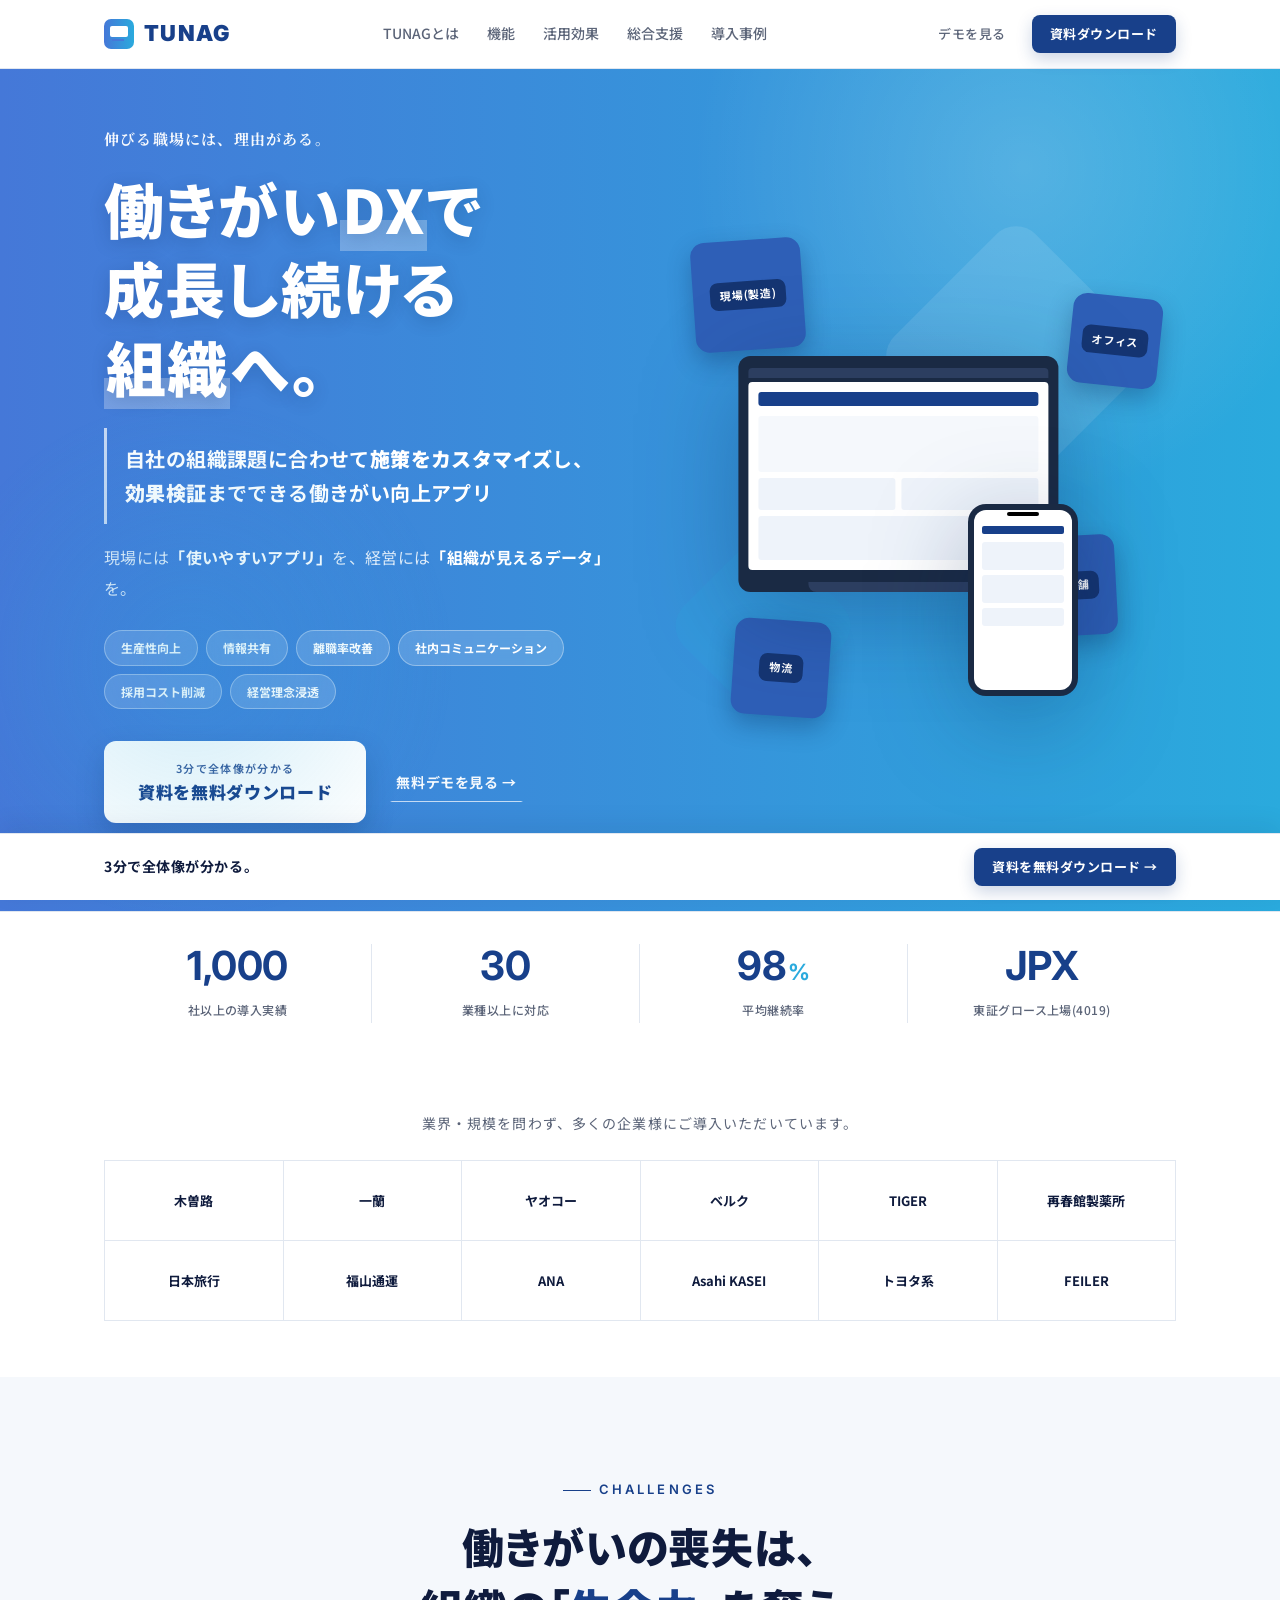
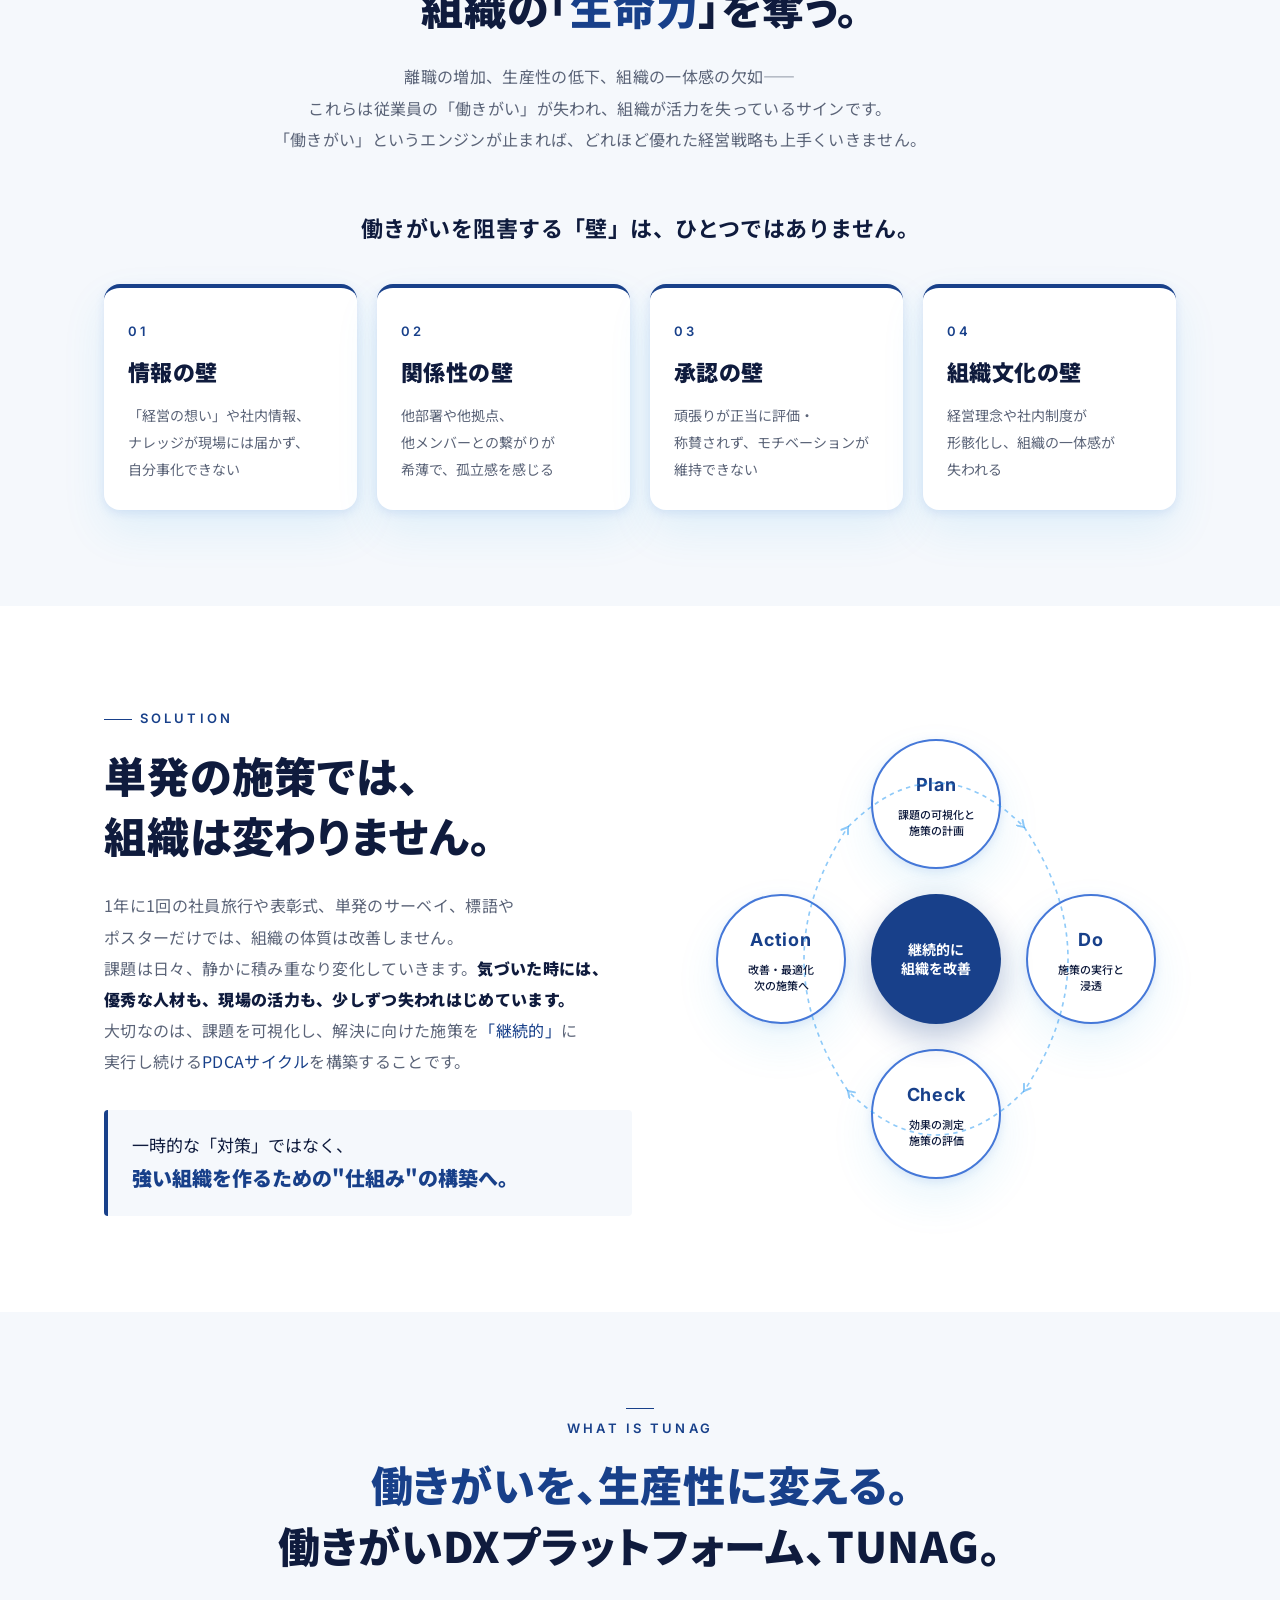
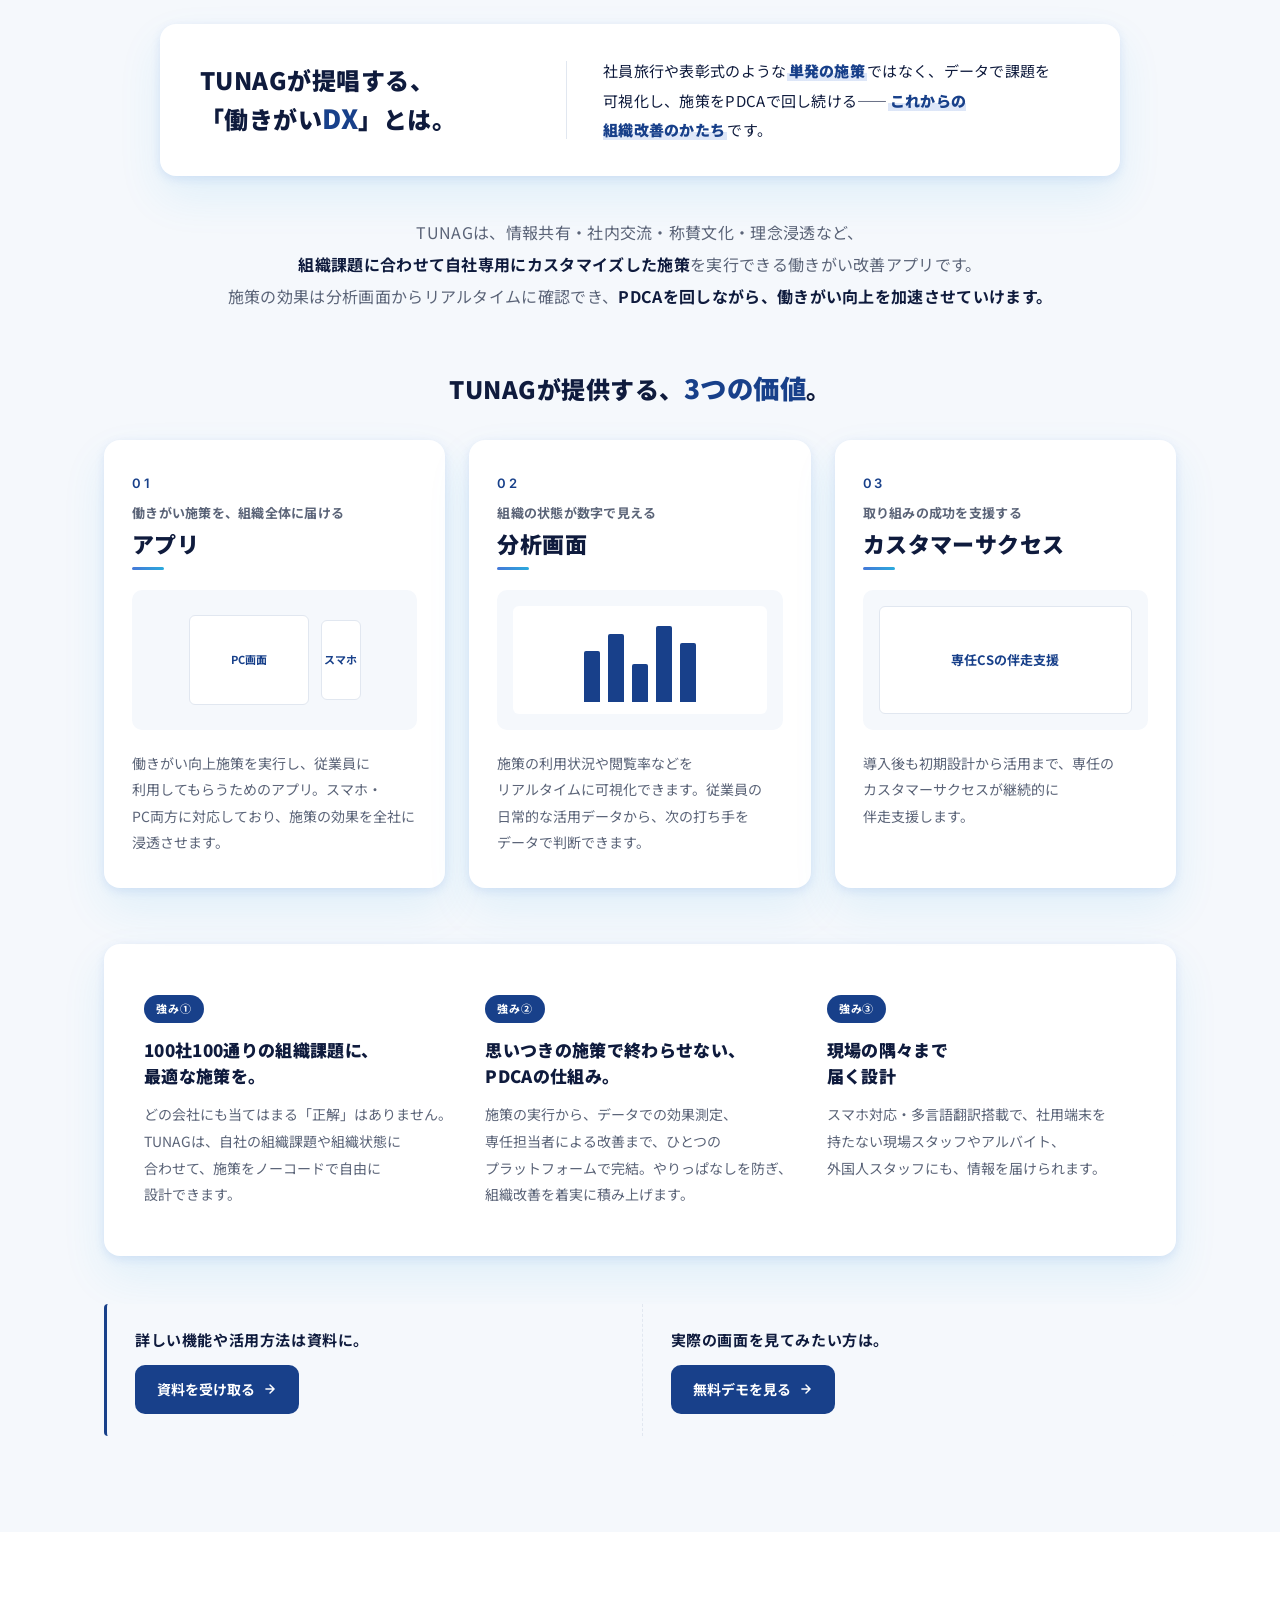
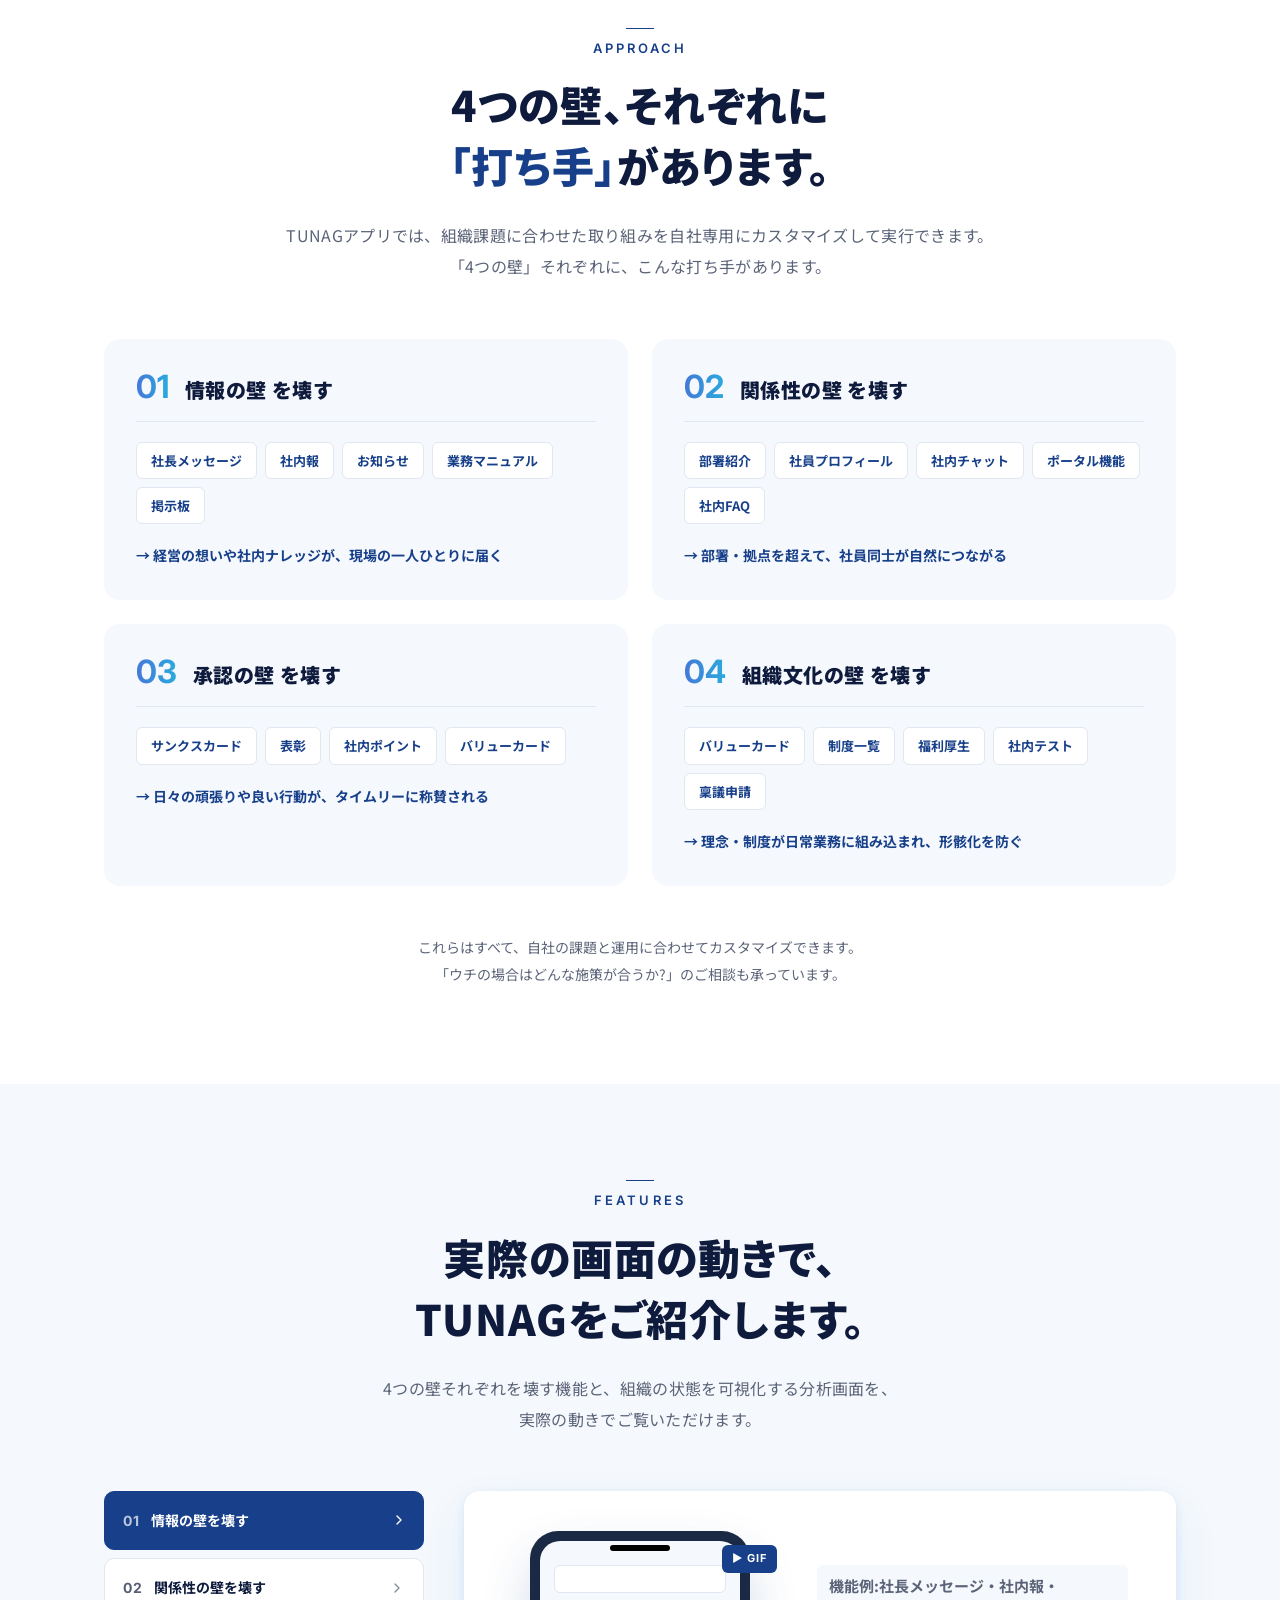
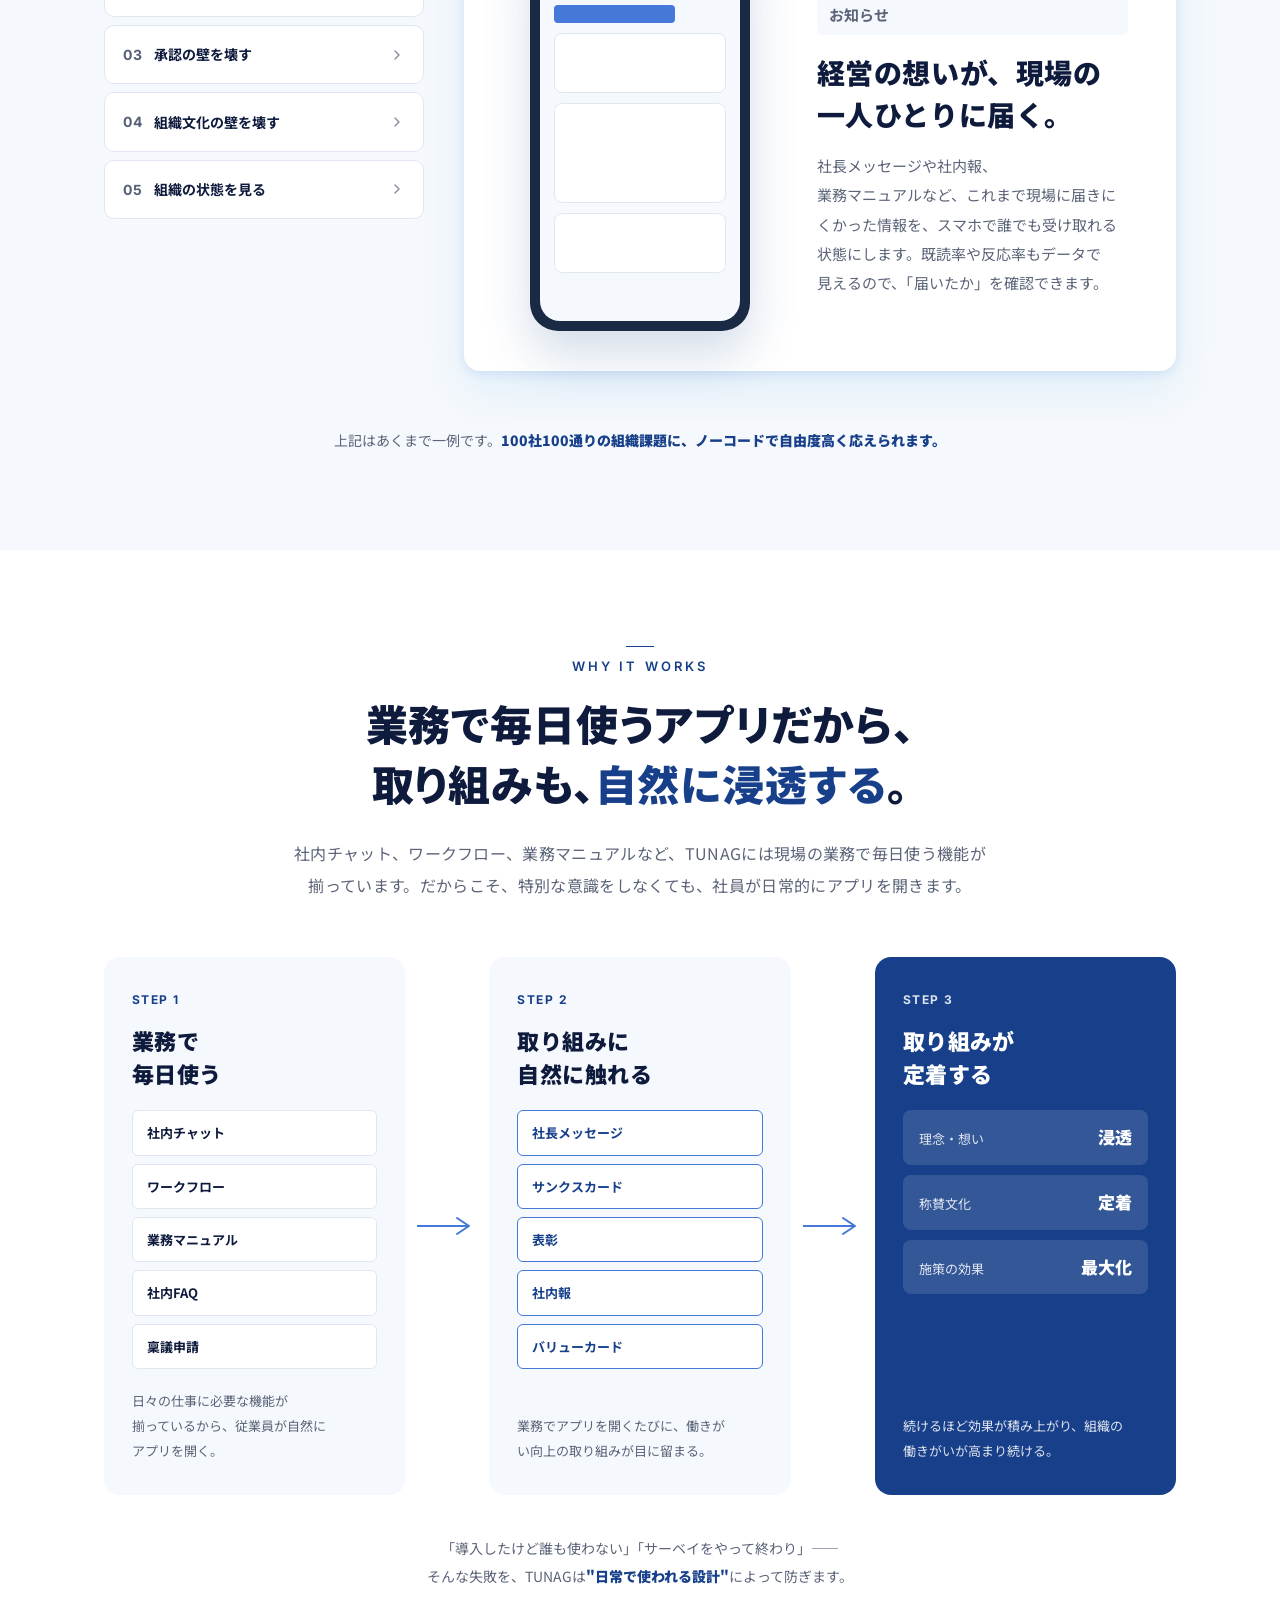
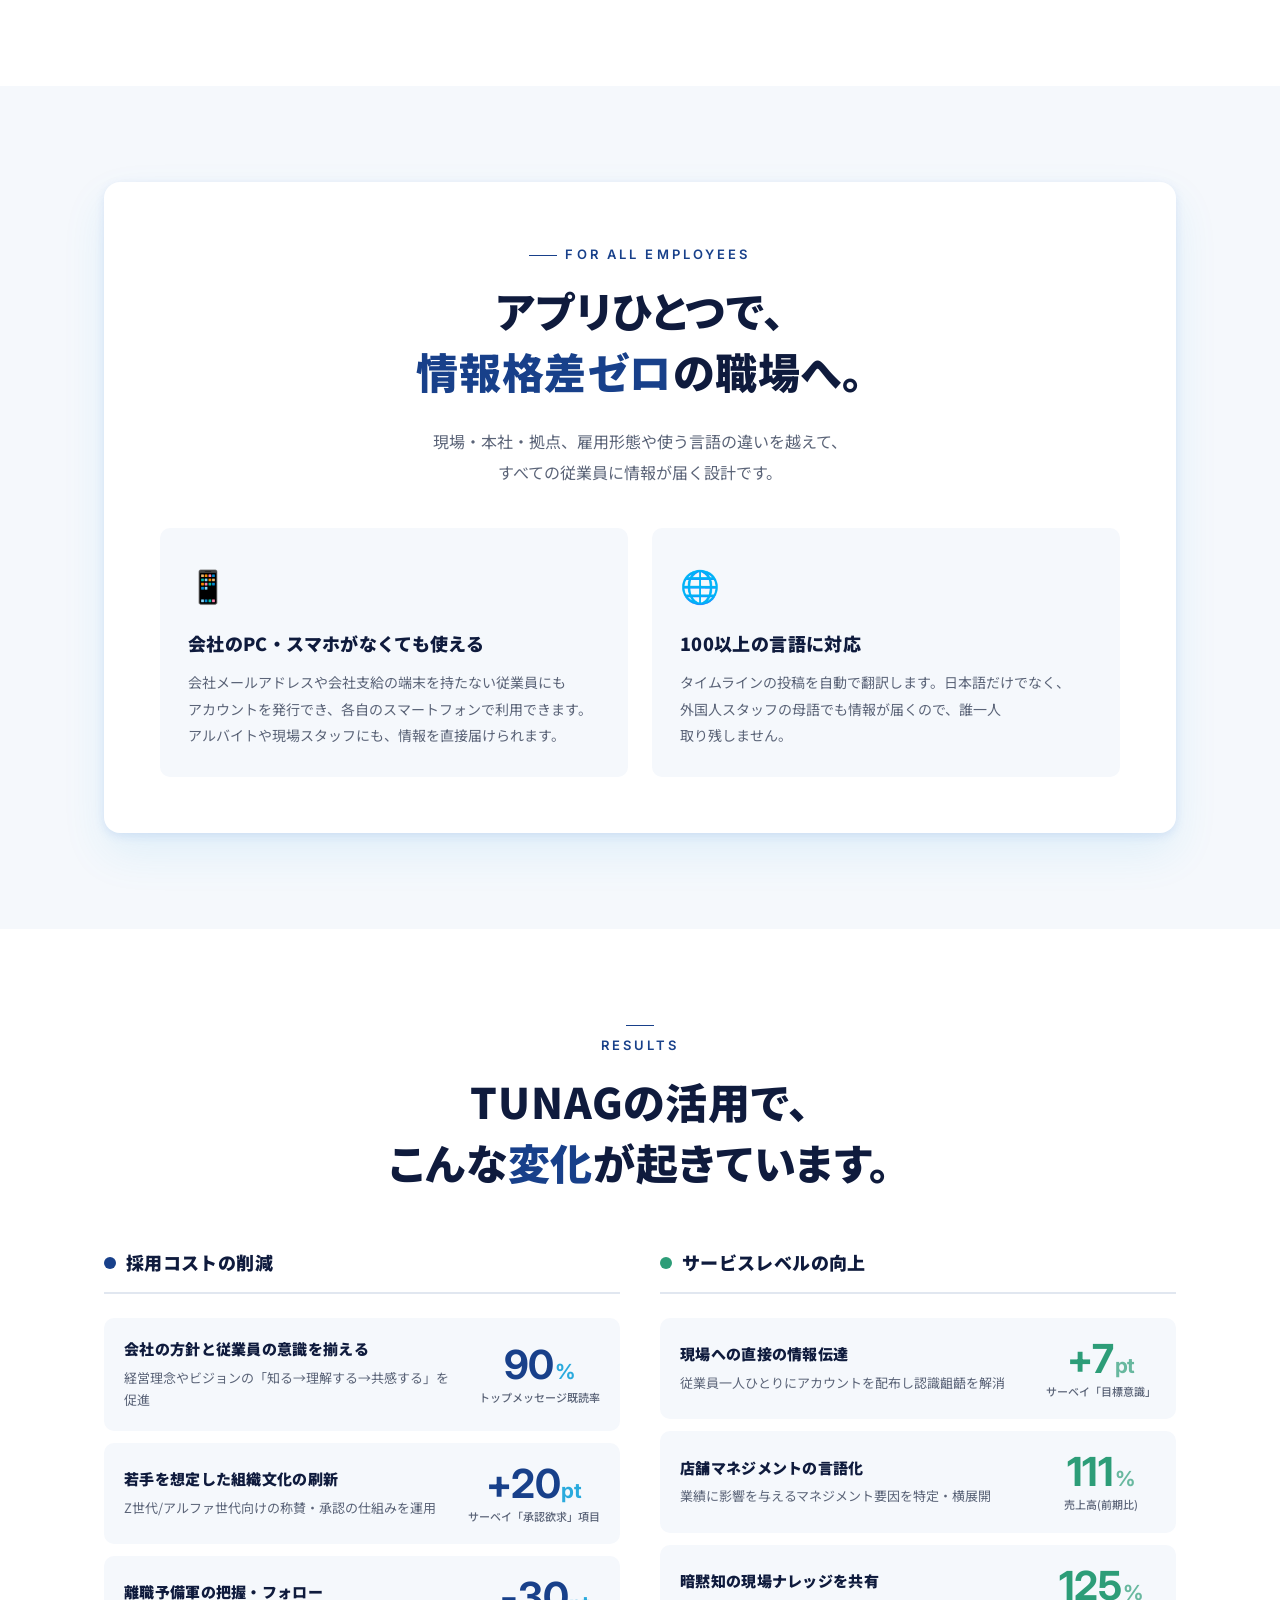
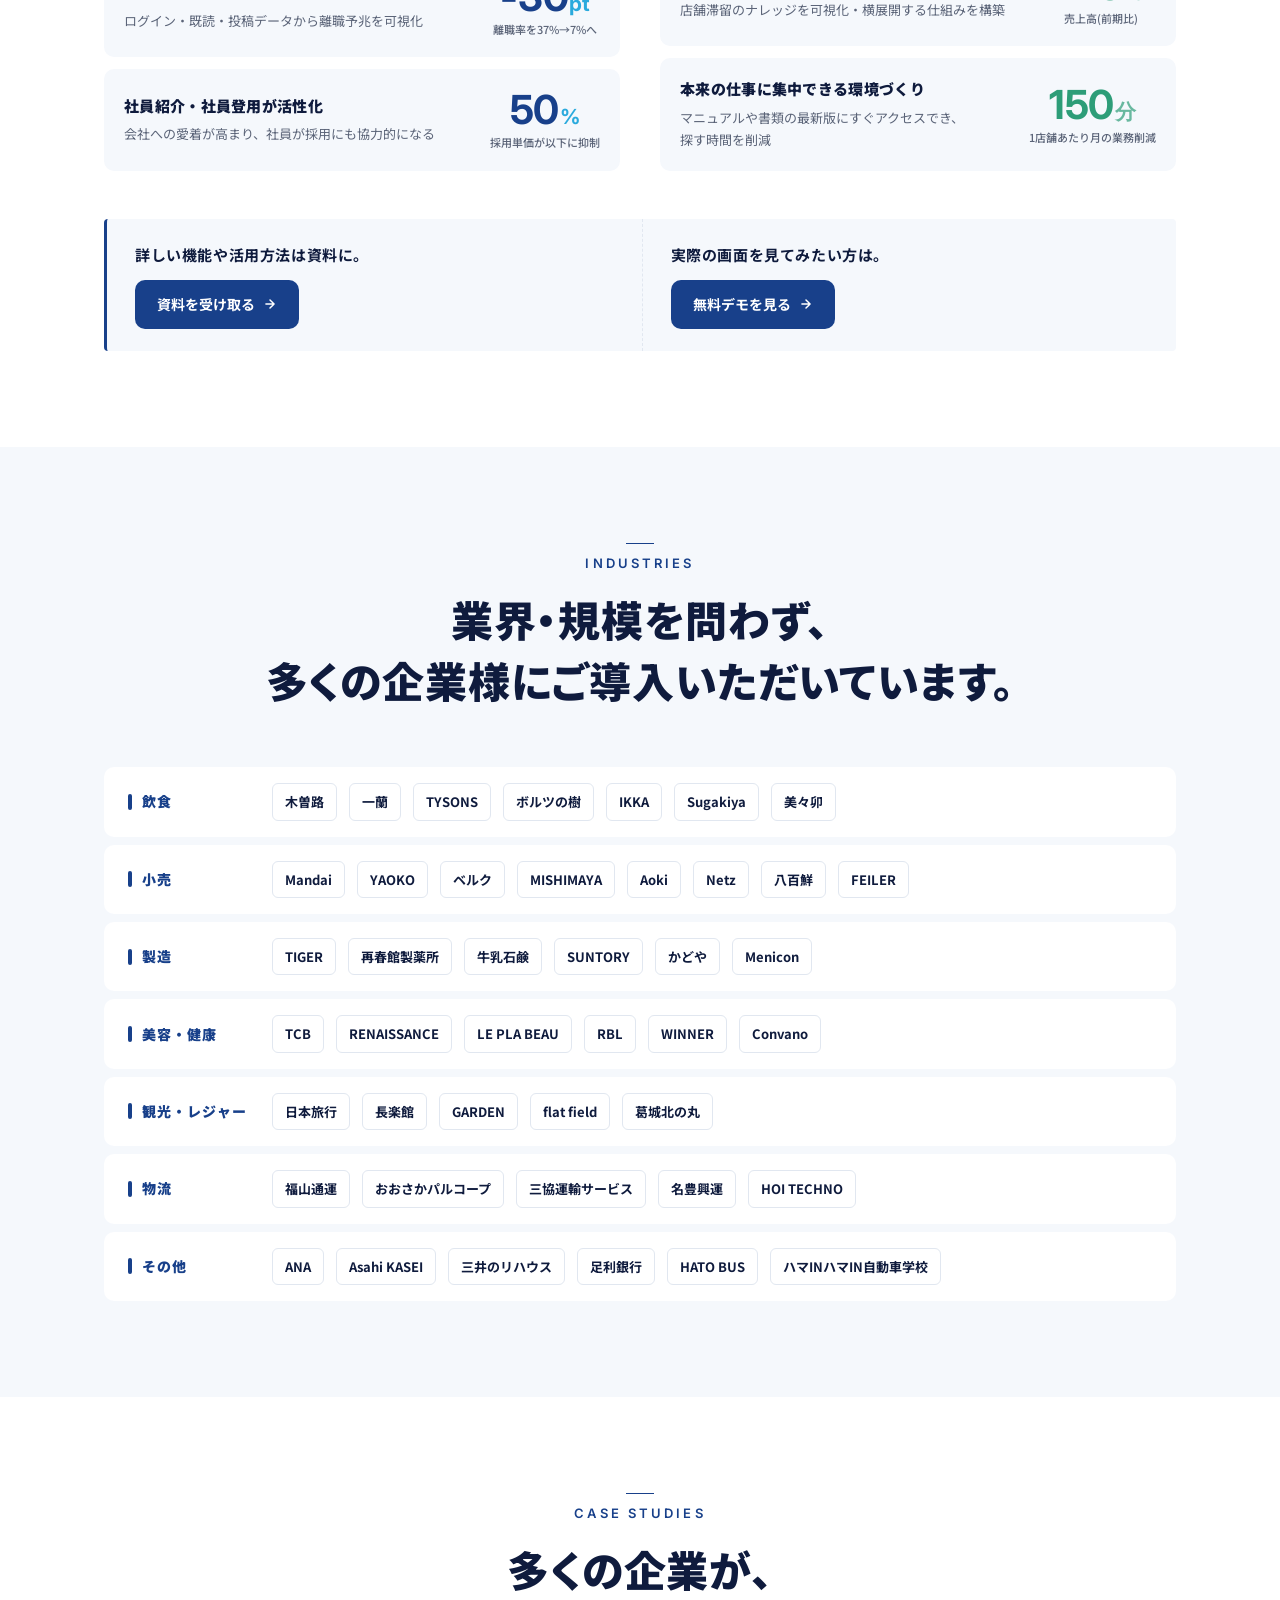
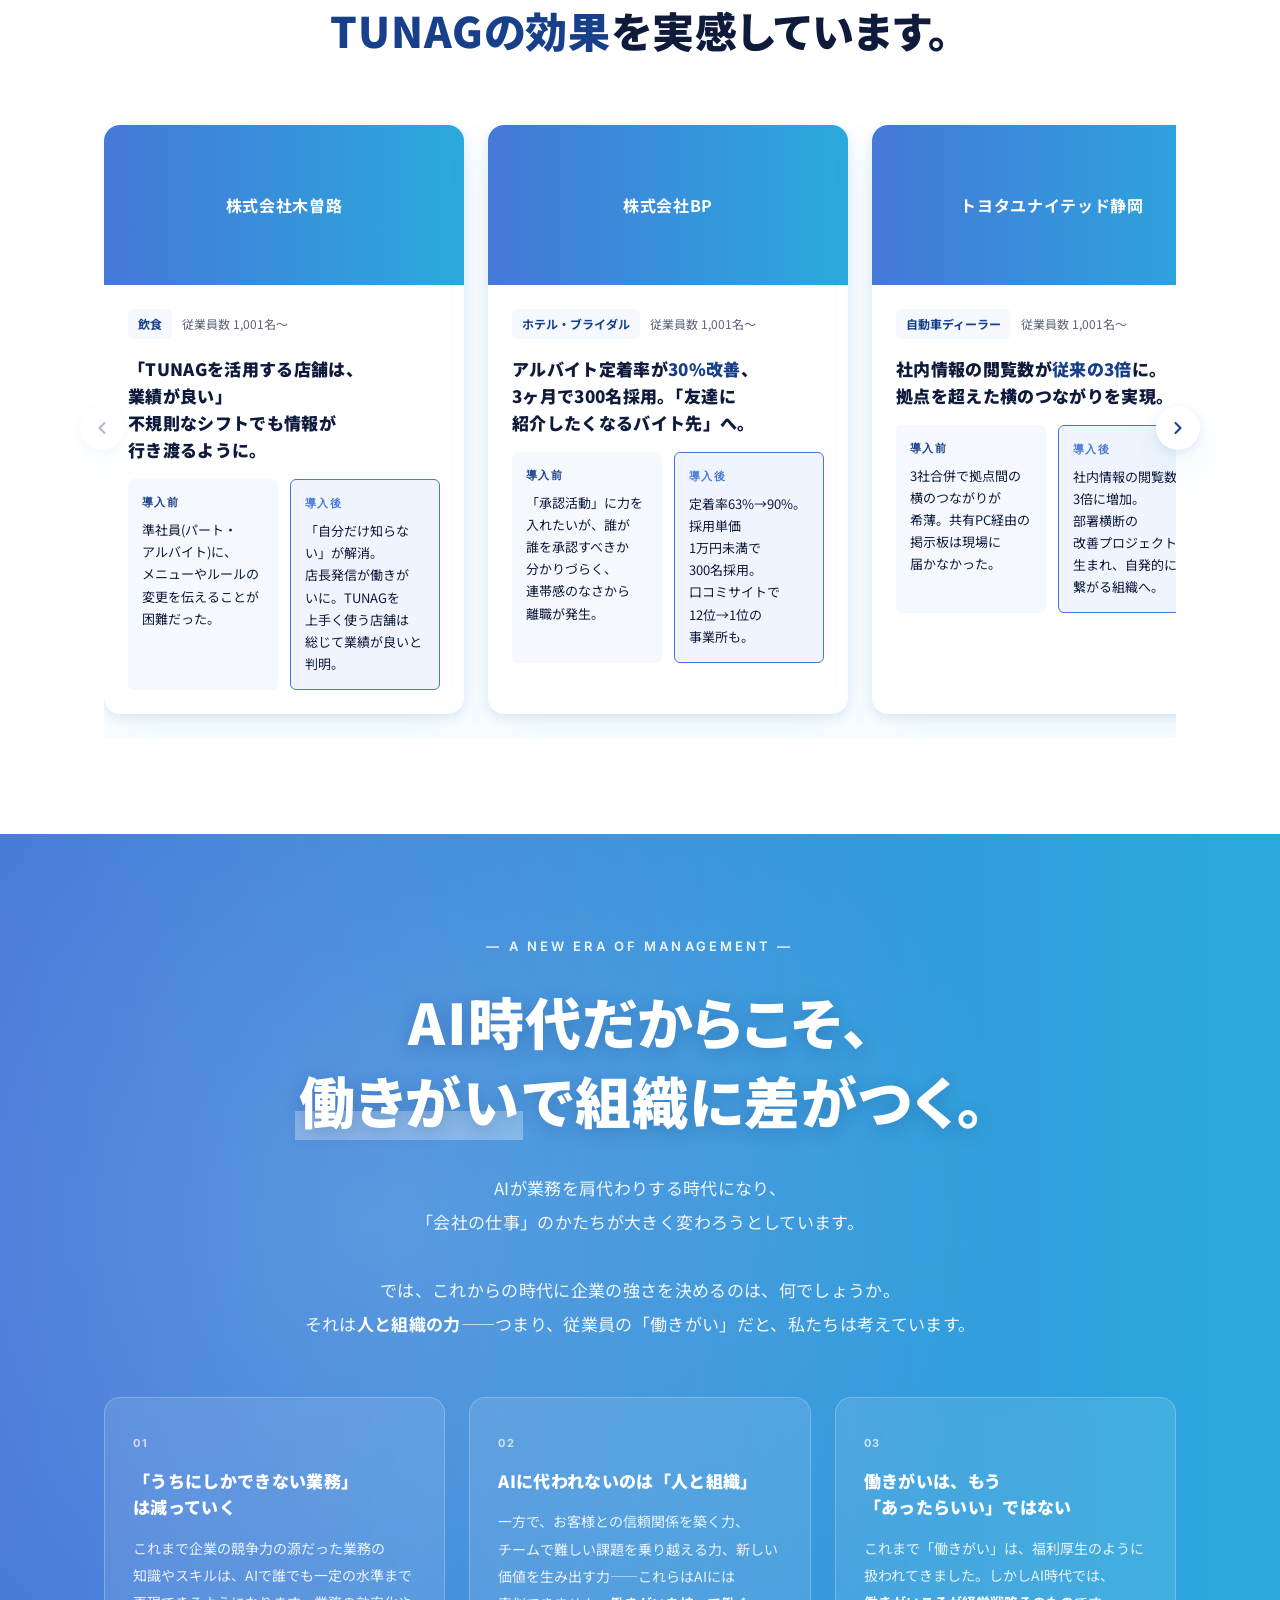
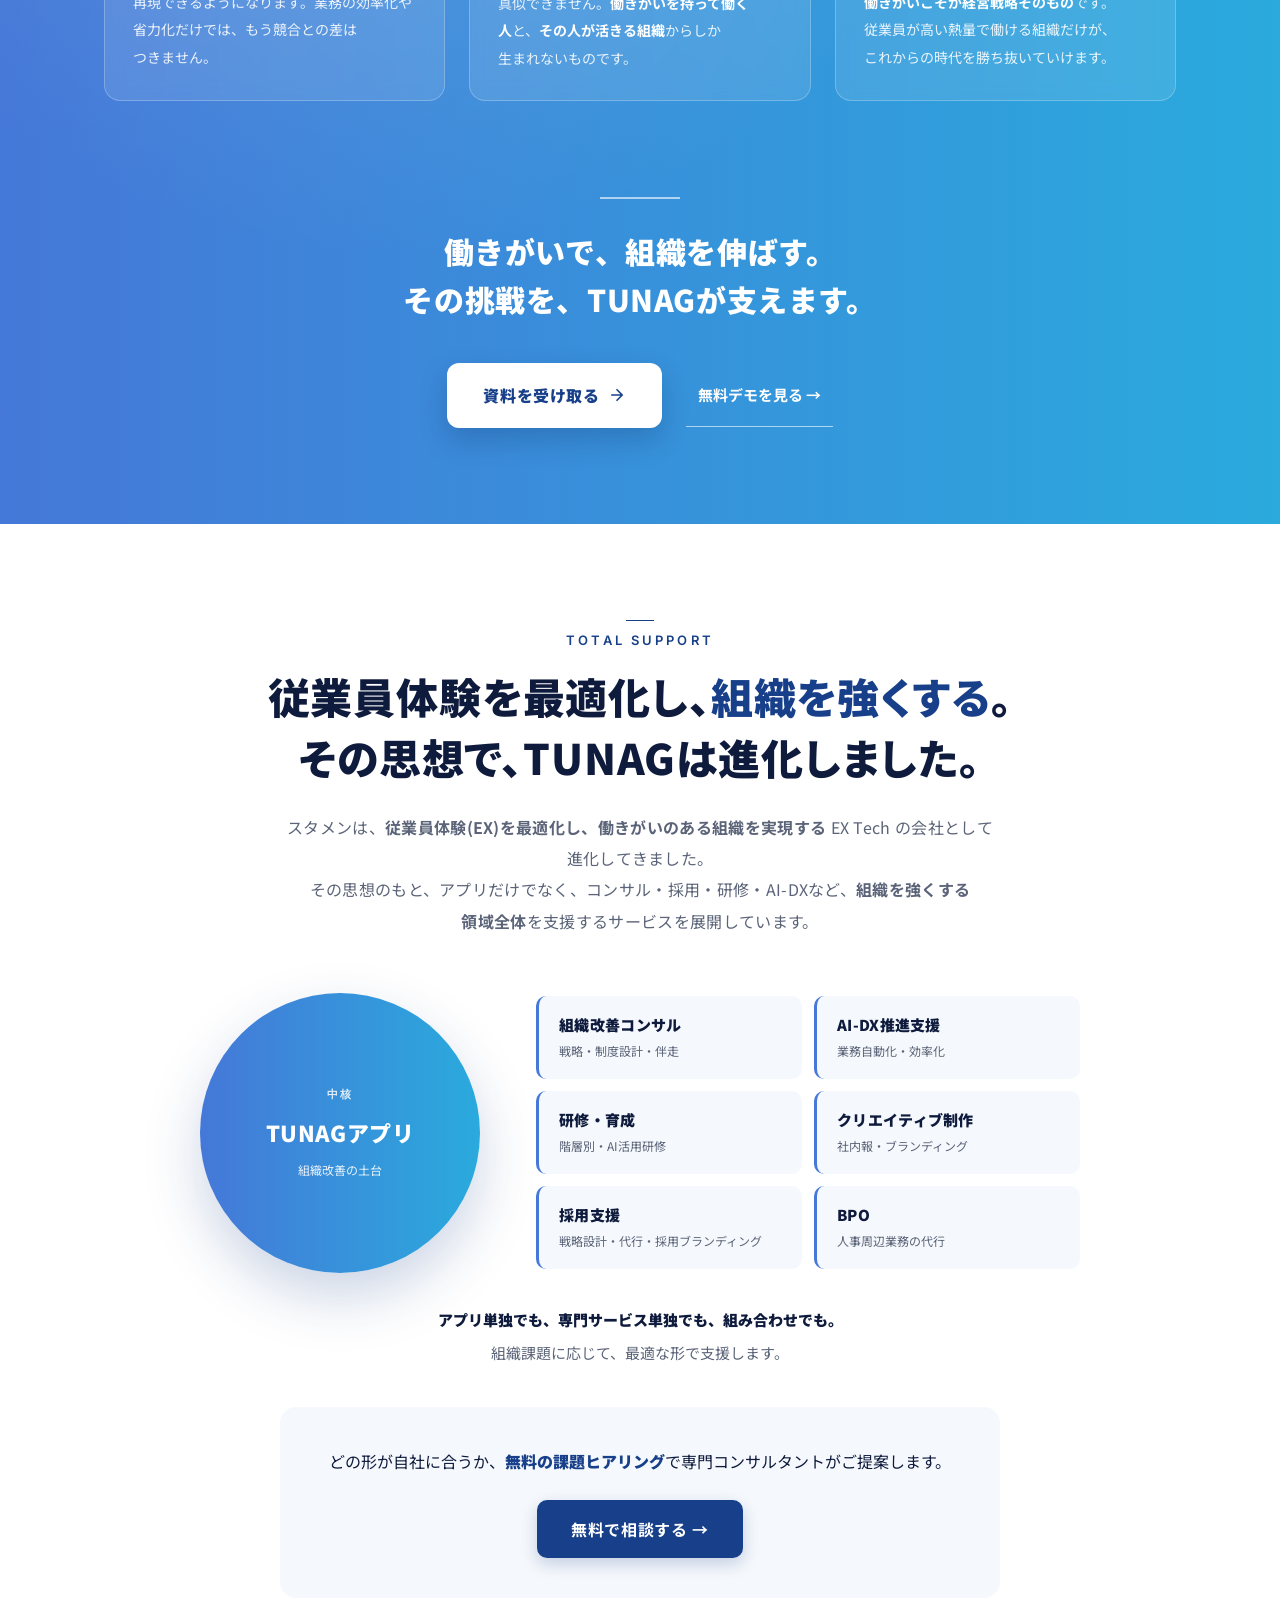
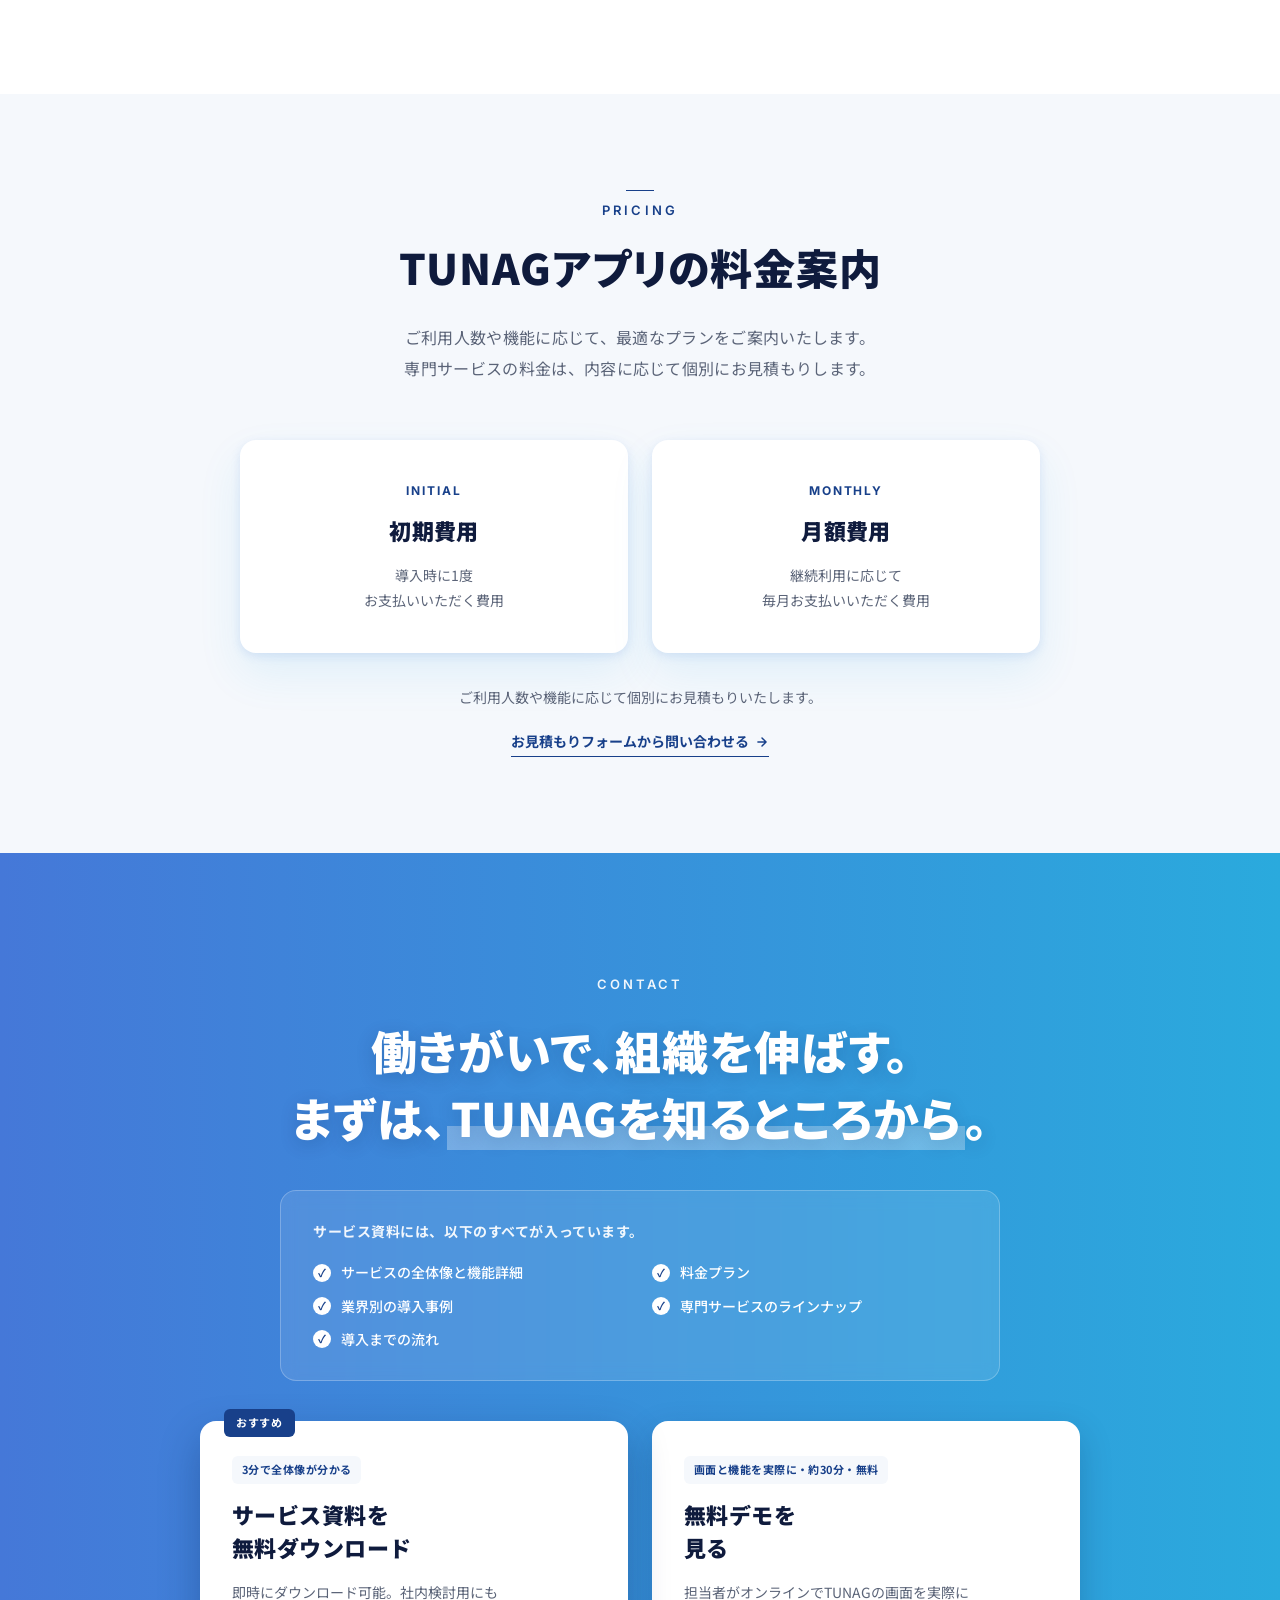
==== commit ef223ecc: "tunag07: Refine FV tagline (施策カスタマイズ × 効果検証) and badges タグラインを「施策をカスタマイズ → 効果検証までできる働きがい向上アプリ」 へ刷新。バ" ====
--- a/tunag07/index.html
+++ b/tunag07/index.html
@@ -42,7 +42,7 @@
         <span>成長し続ける<em>組織</em>へ。</span>
       </h1>
       <p class="fv-tagline">
-        自社の組織課題に合わせて<em>カスタマイズできる</em>、<br class="sp-only">働きがい改善アプリ。
+        自社の組織課題に合わせて<em>施策をカスタマイズ</em>し、<br class="sp-only"><em>効果検証</em>までできる働きがい向上アプリ
       </p>
       <p class="fv-sub">
         現場には<em>「使いやすいアプリ」</em>を、経営には<em>「組織が見えるデータ」</em>を。
@@ -53,8 +53,8 @@
         <li>情報共有</li>
         <li>離職率改善</li>
         <li>社内コミュニケーション</li>
-        <li>働きがい</li>
-        <li>健康経営</li>
+        <li>採用コスト削減</li>
+        <li>経営理念浸透</li>
       </ul>
 
       <div class="fv-ctas">
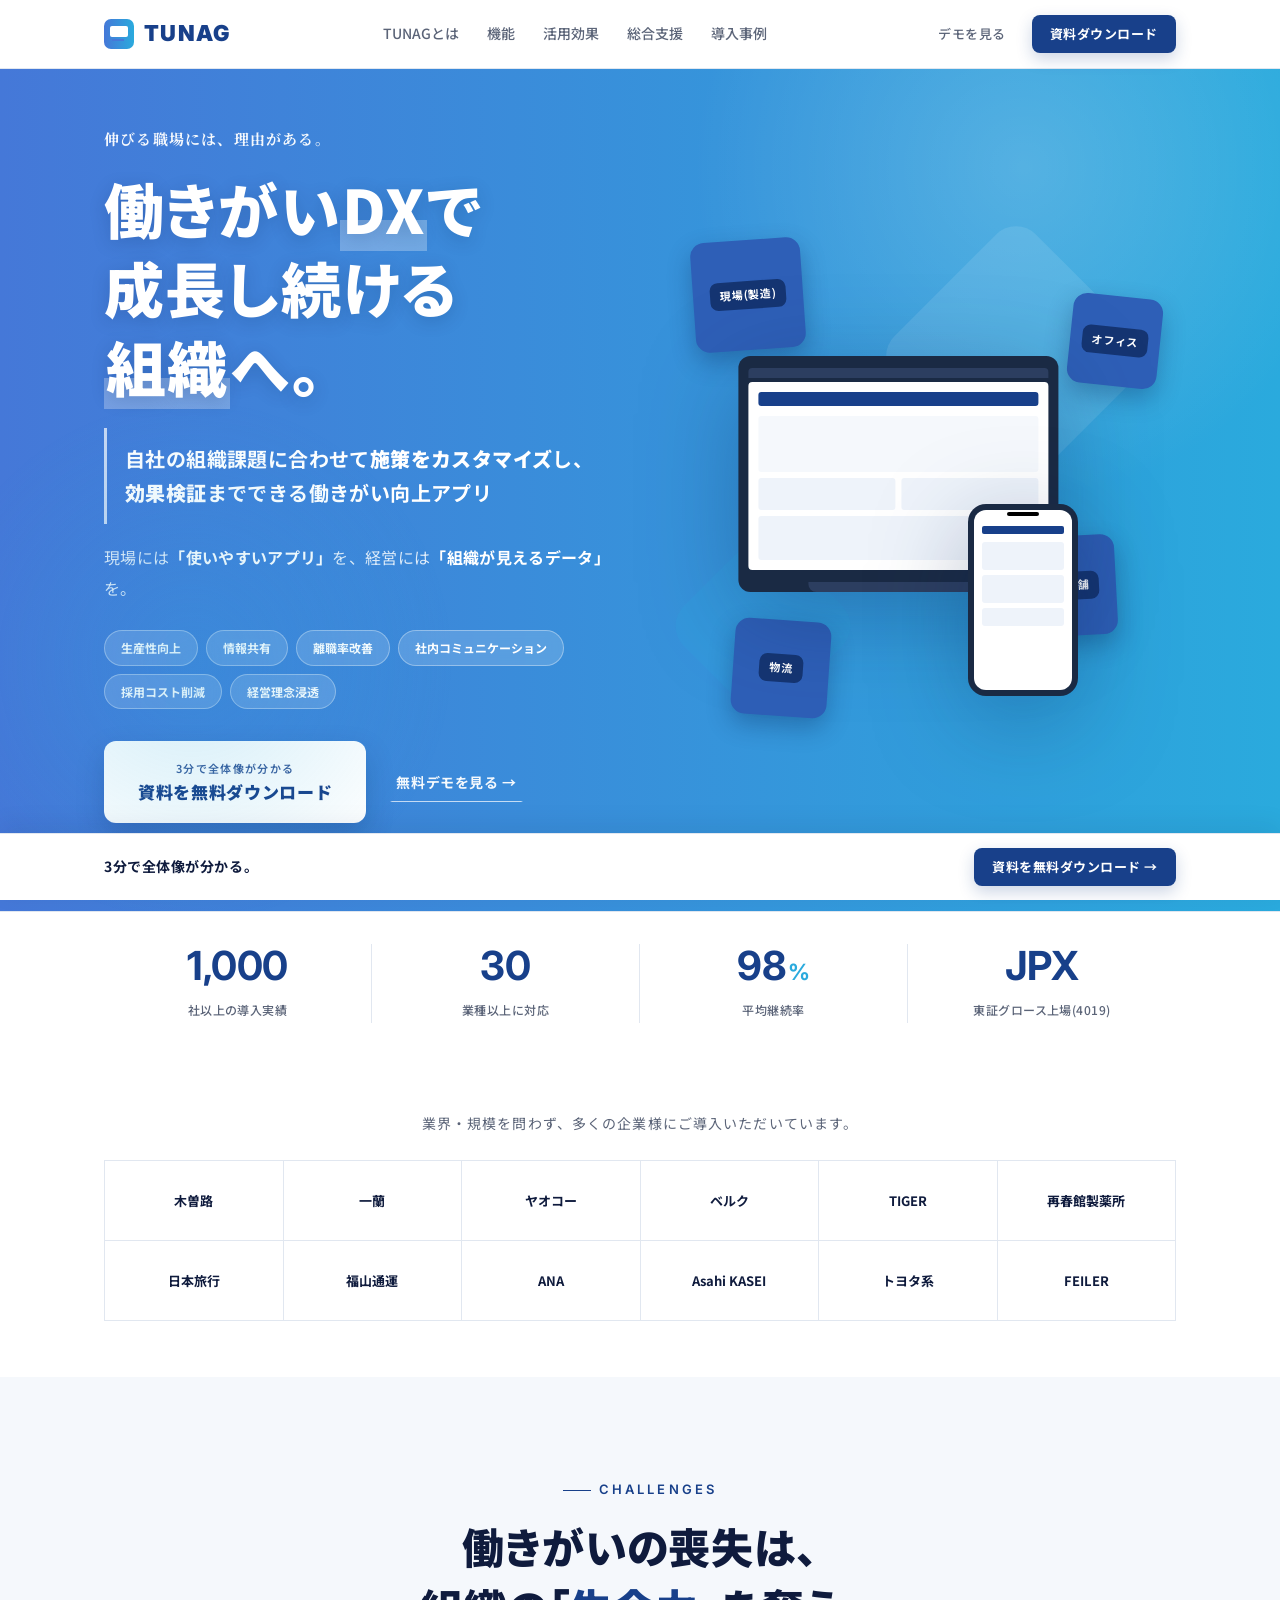
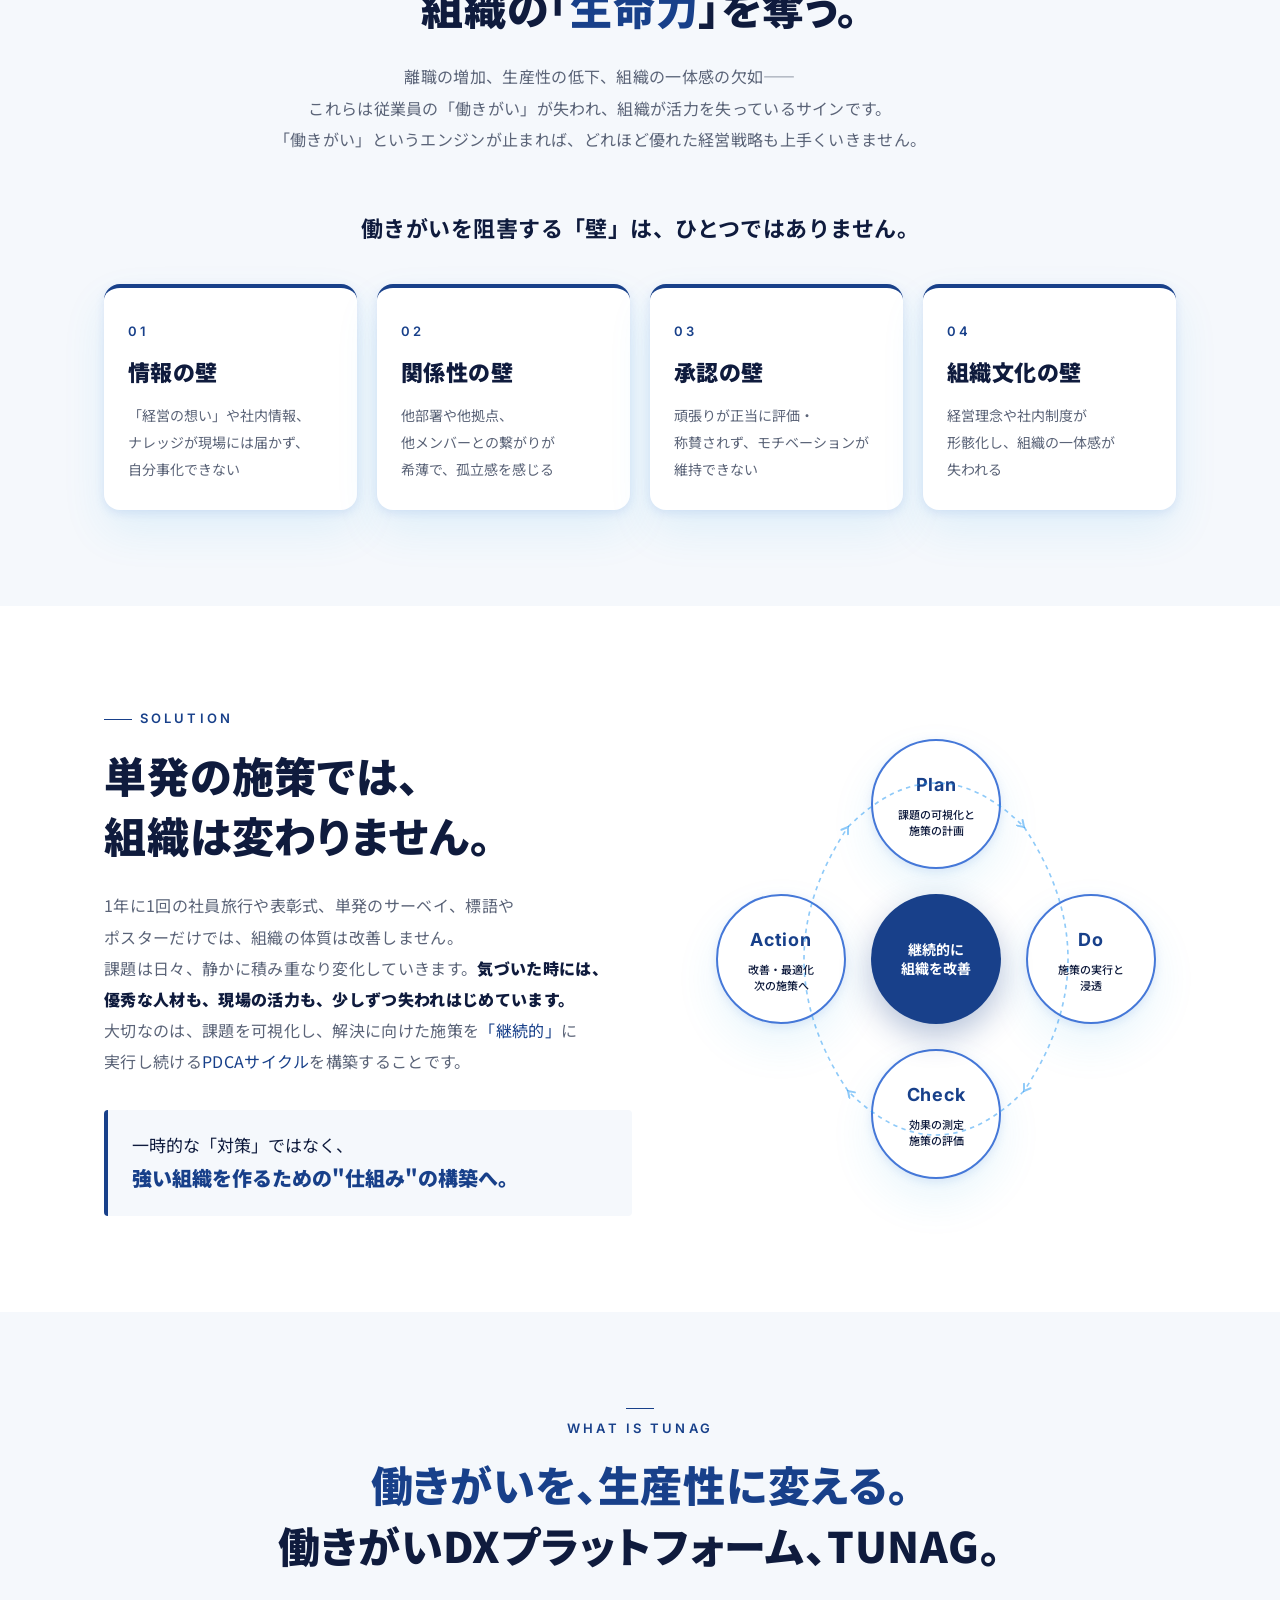
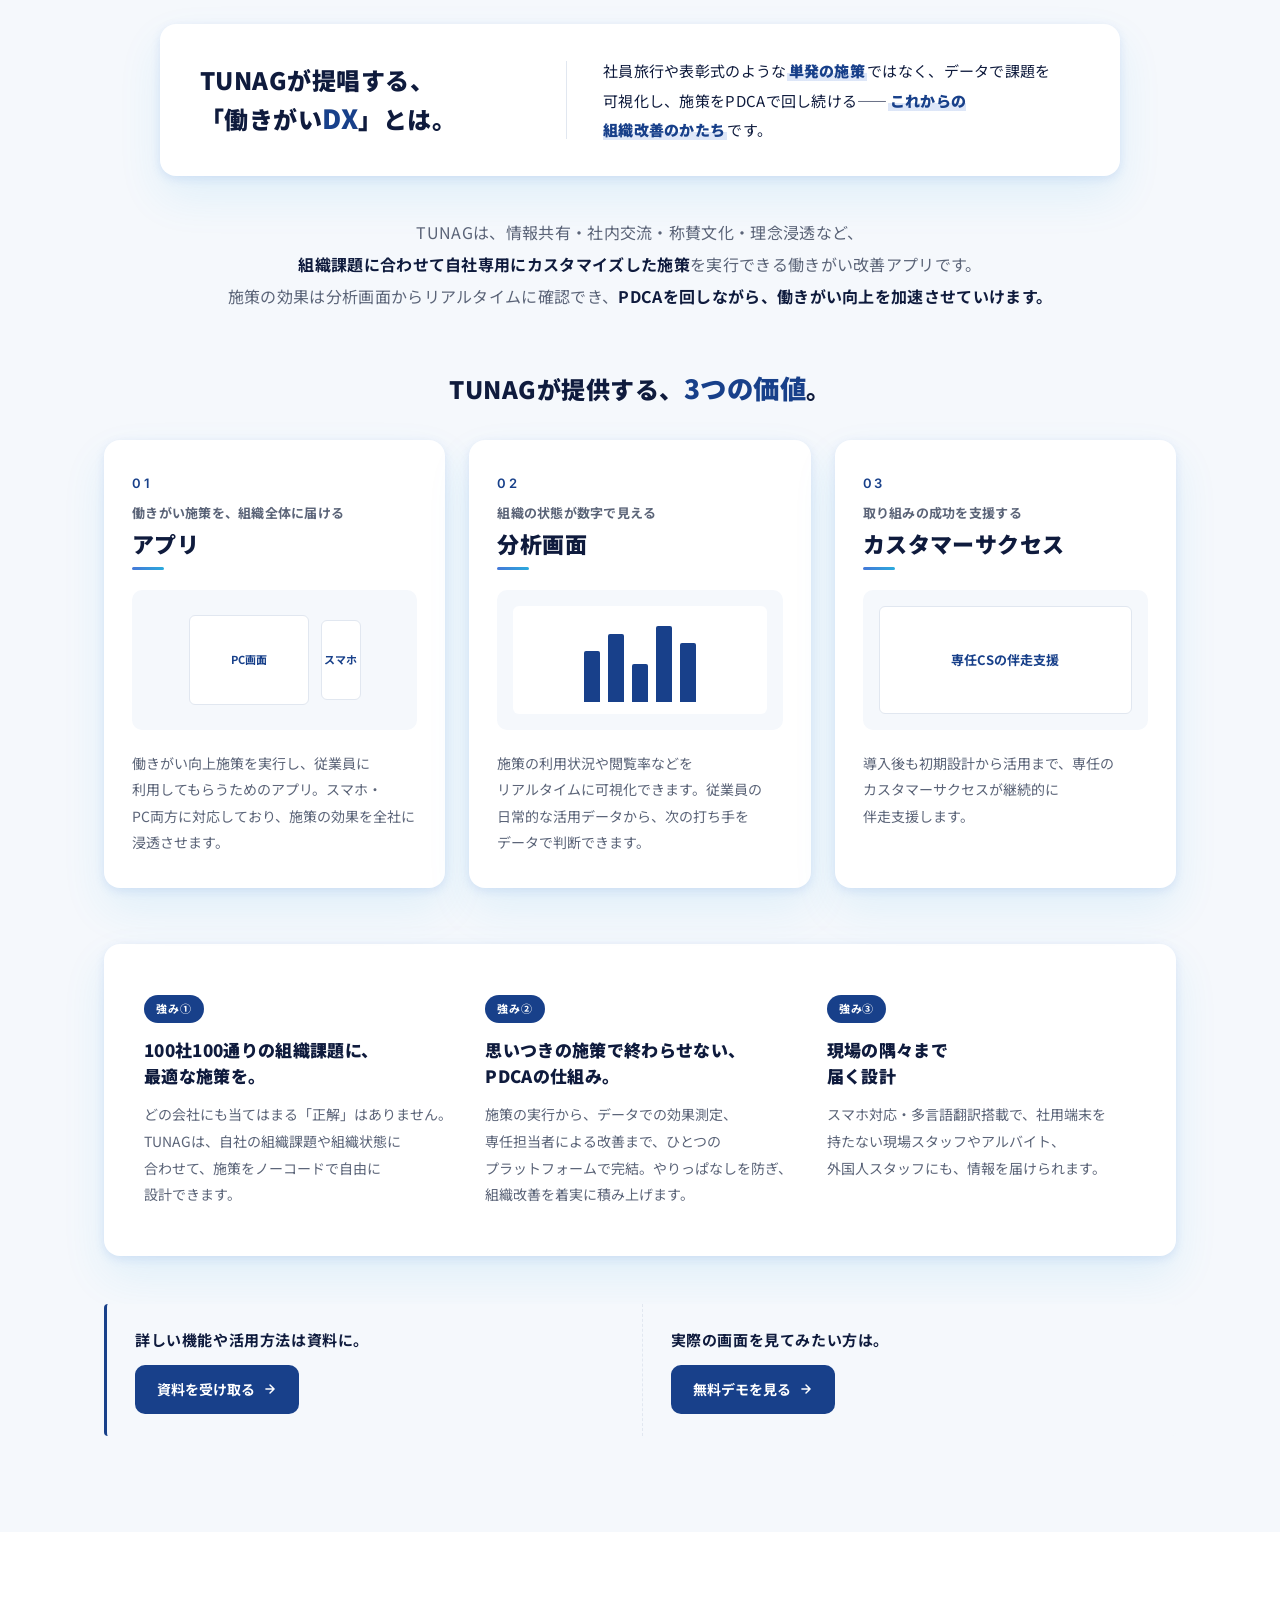
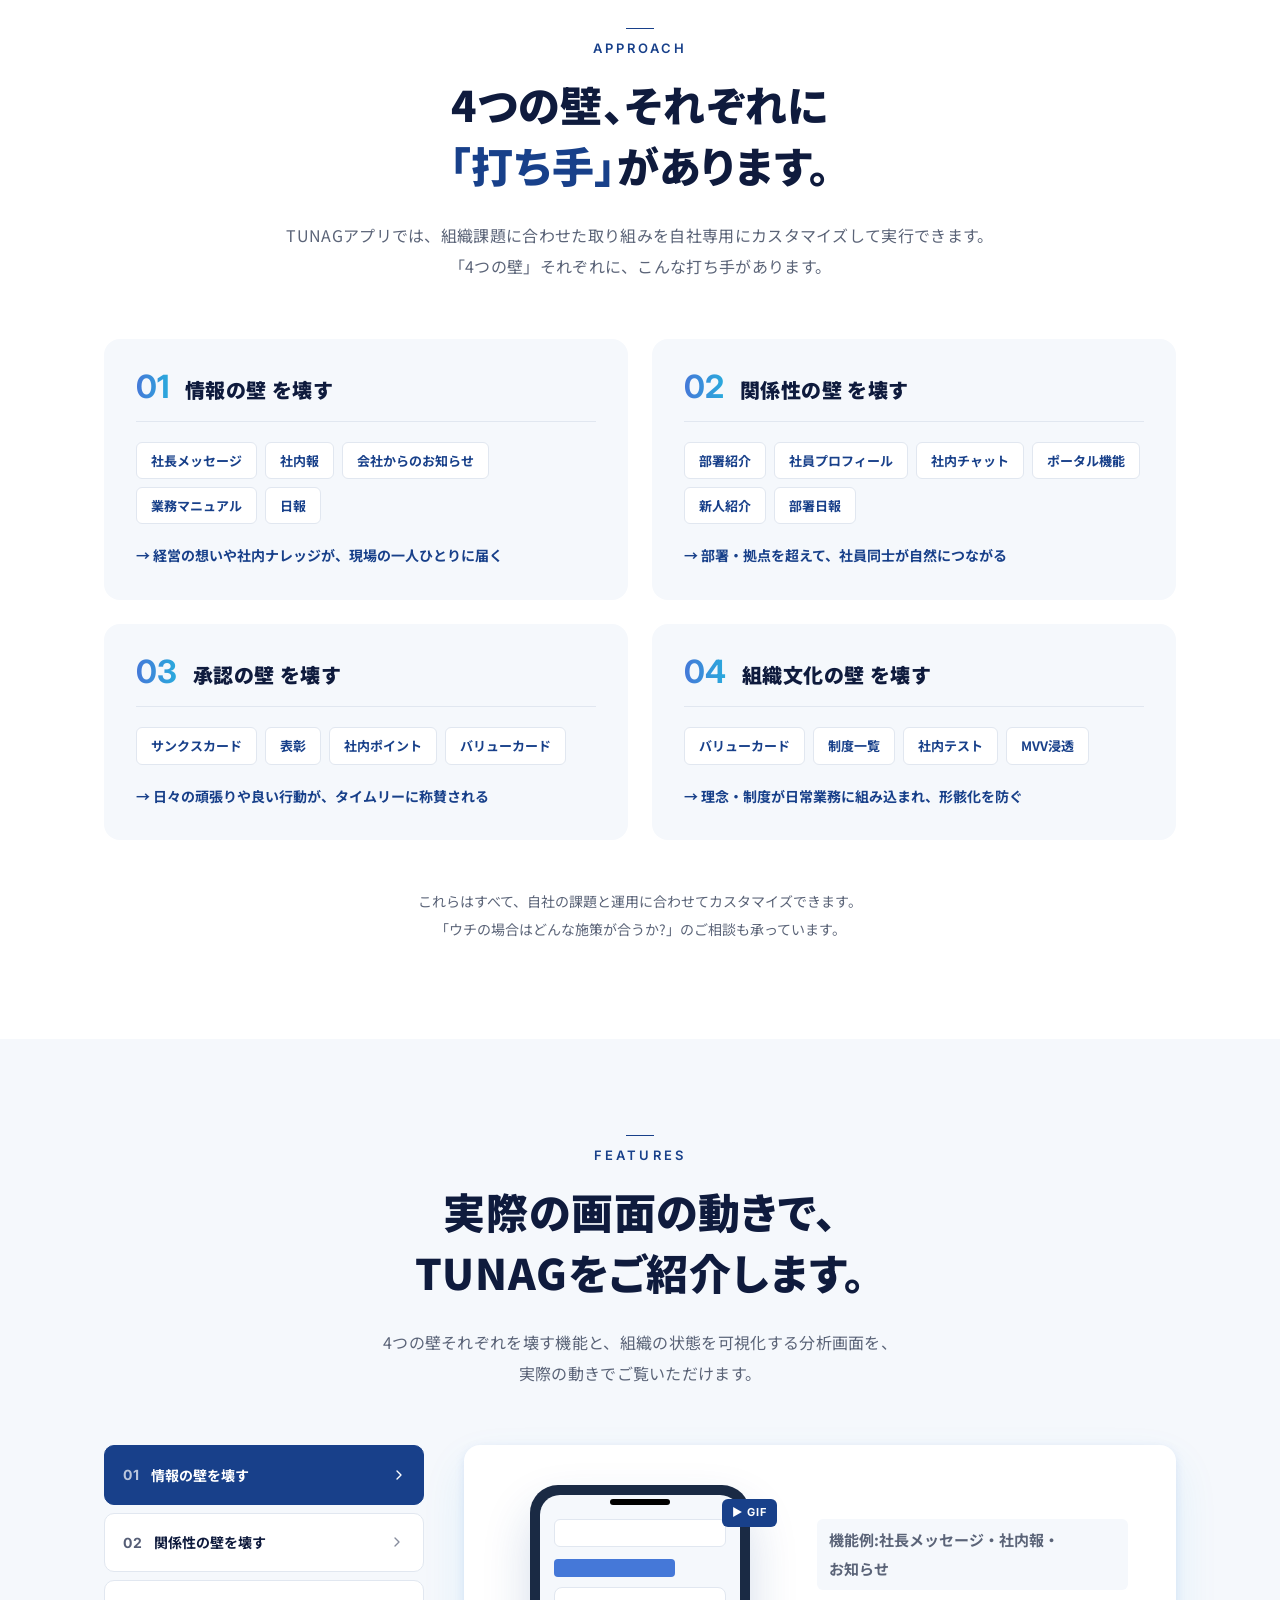
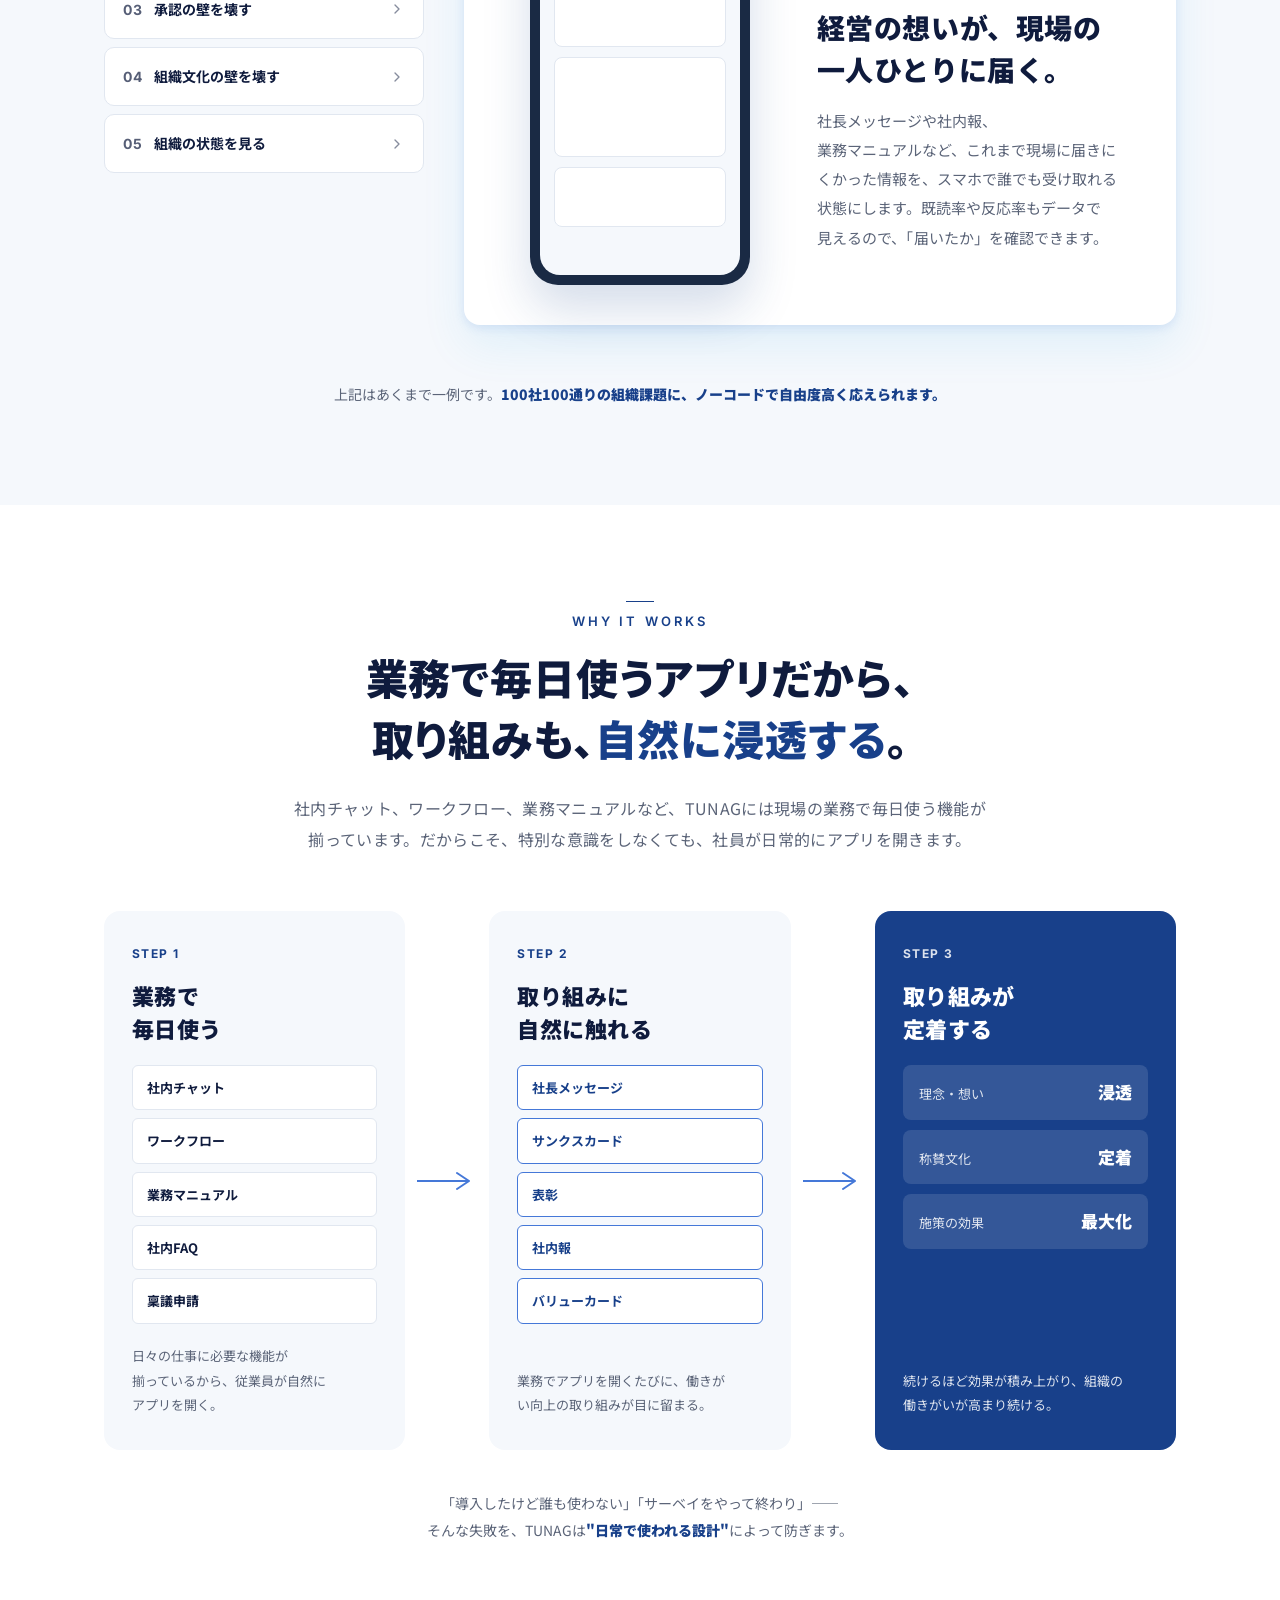
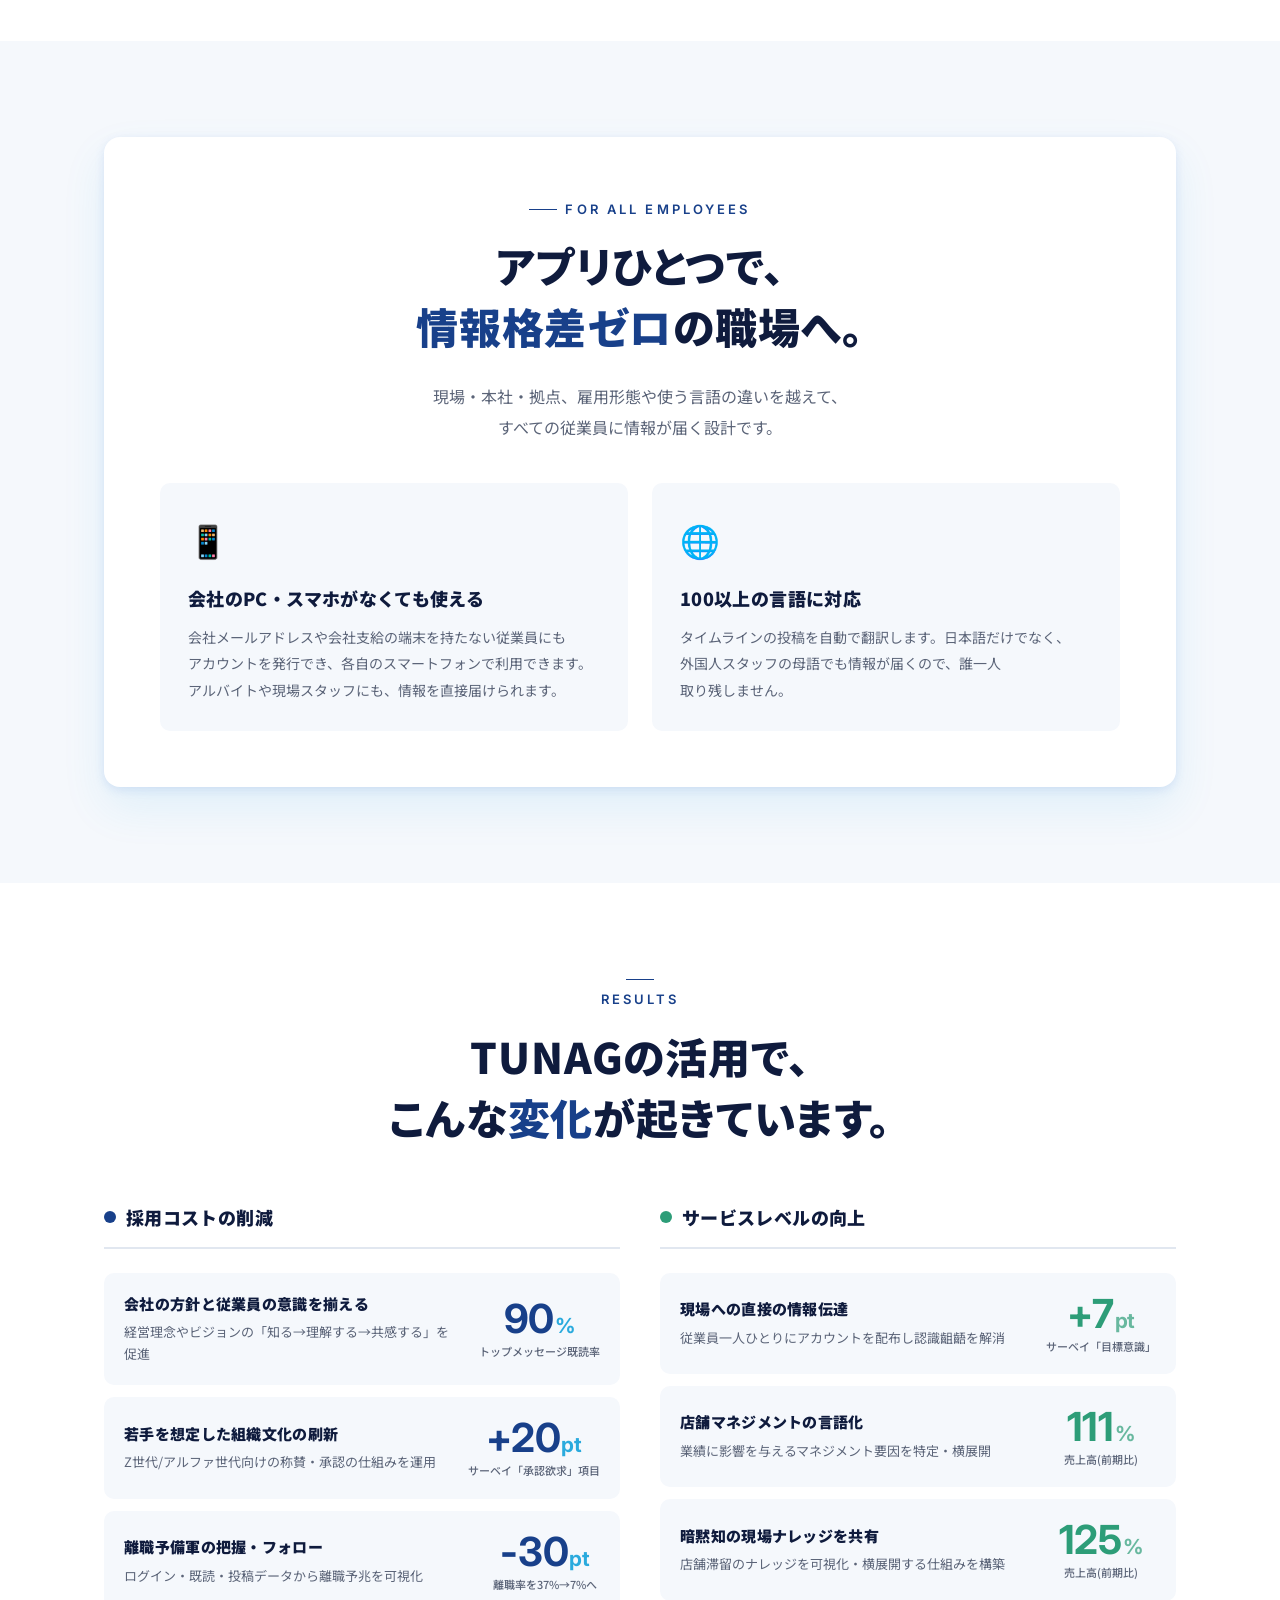
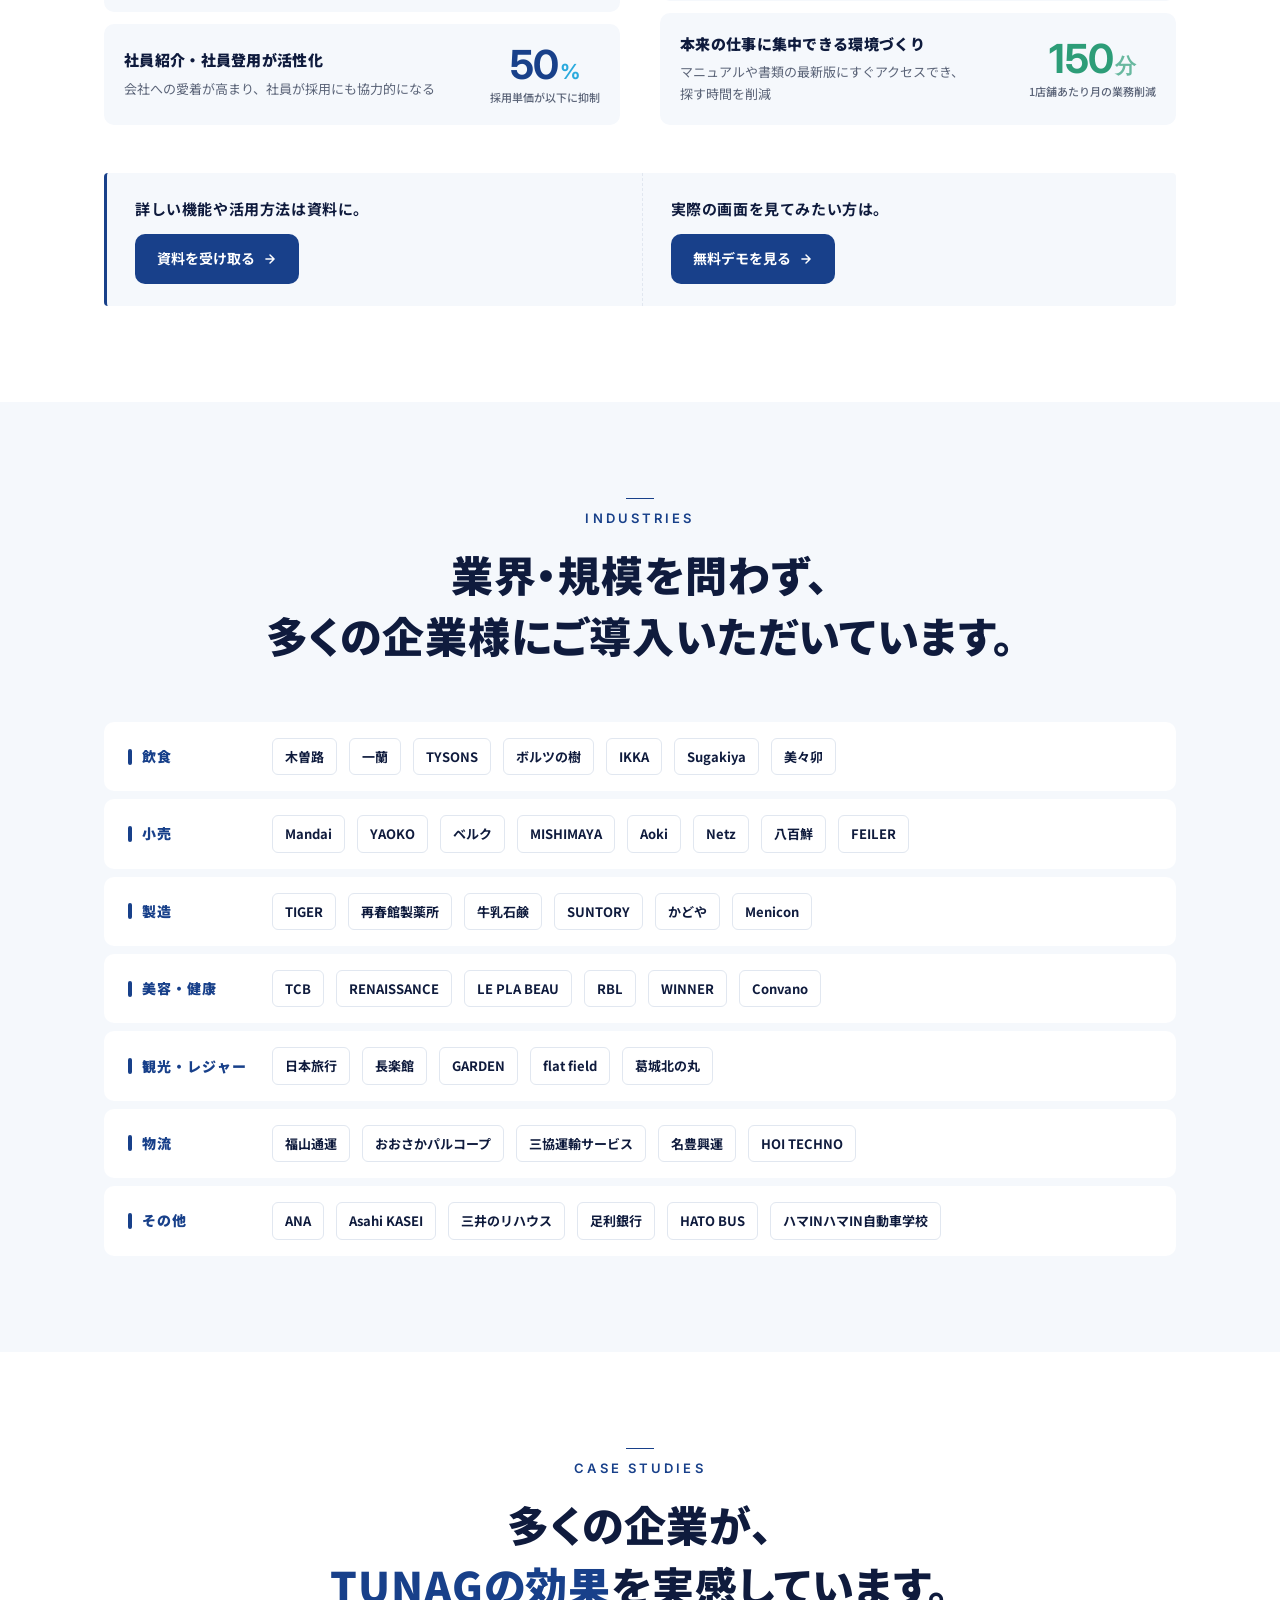
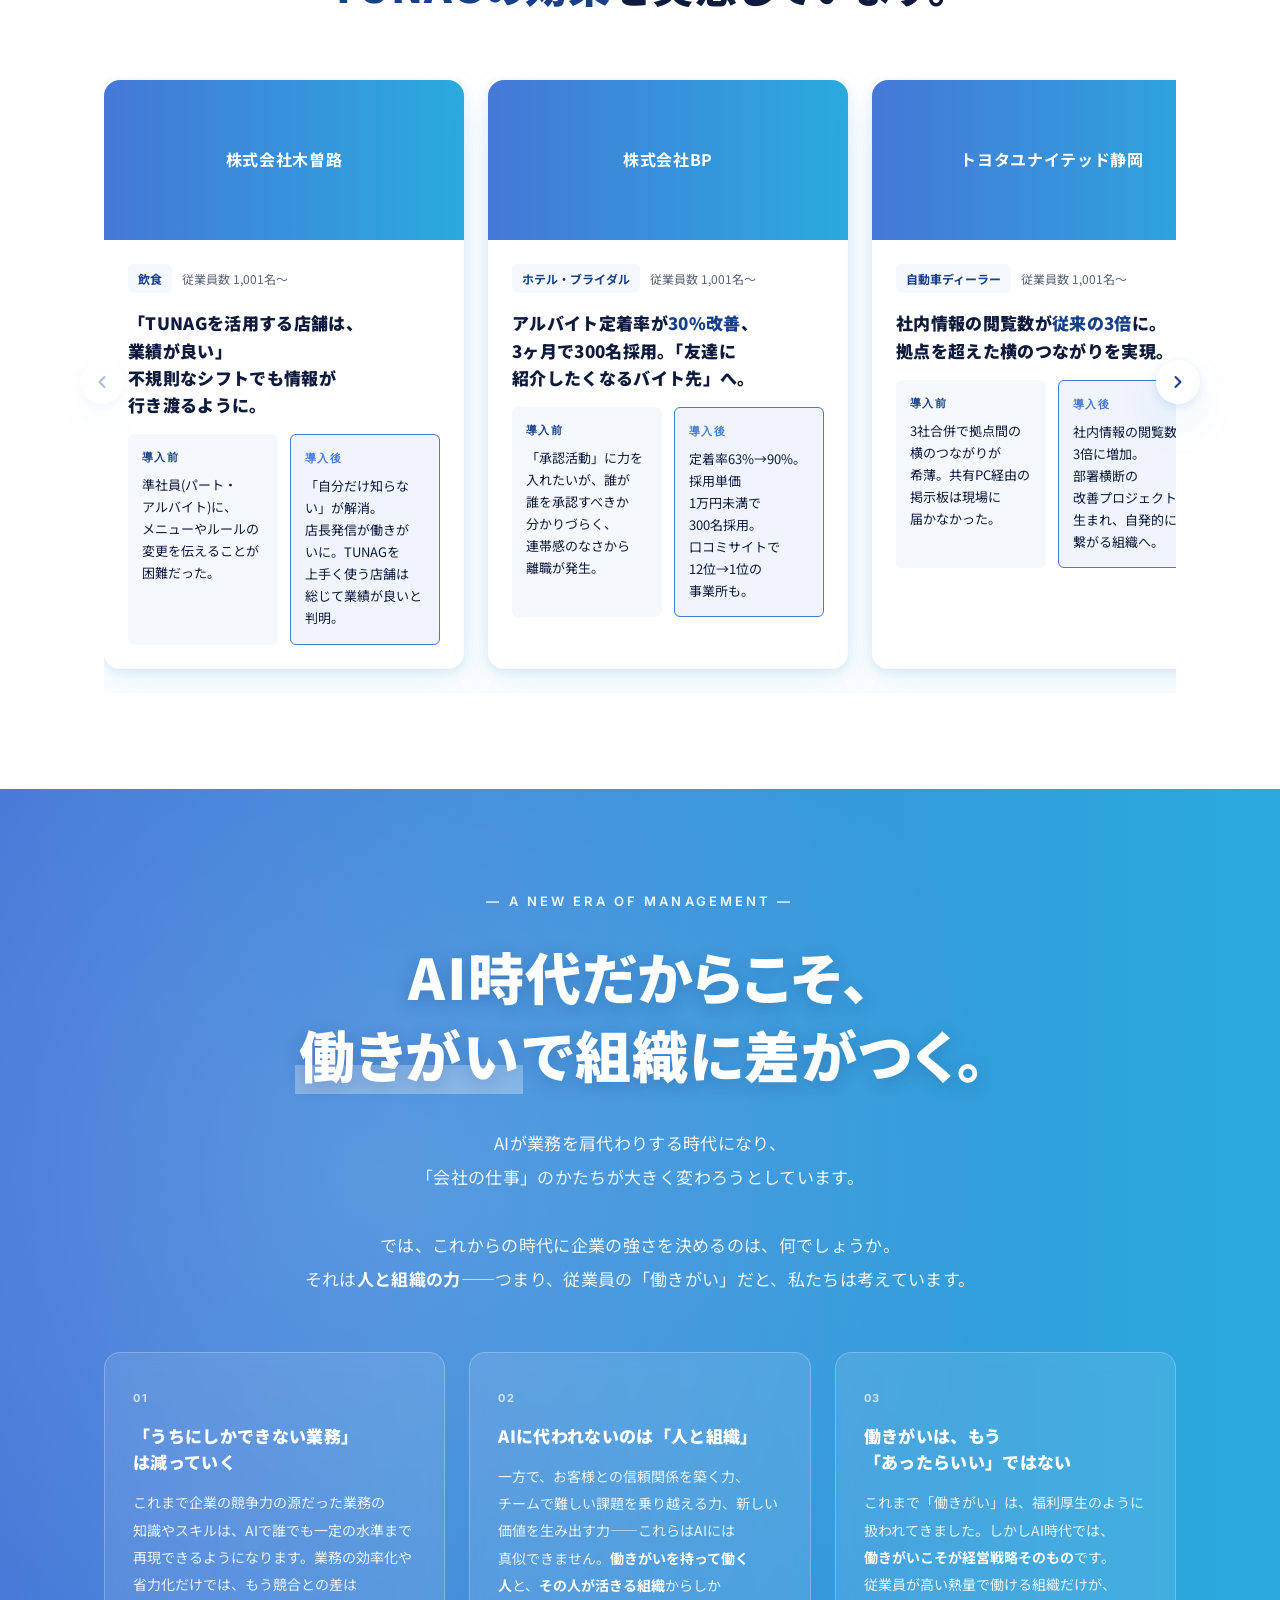
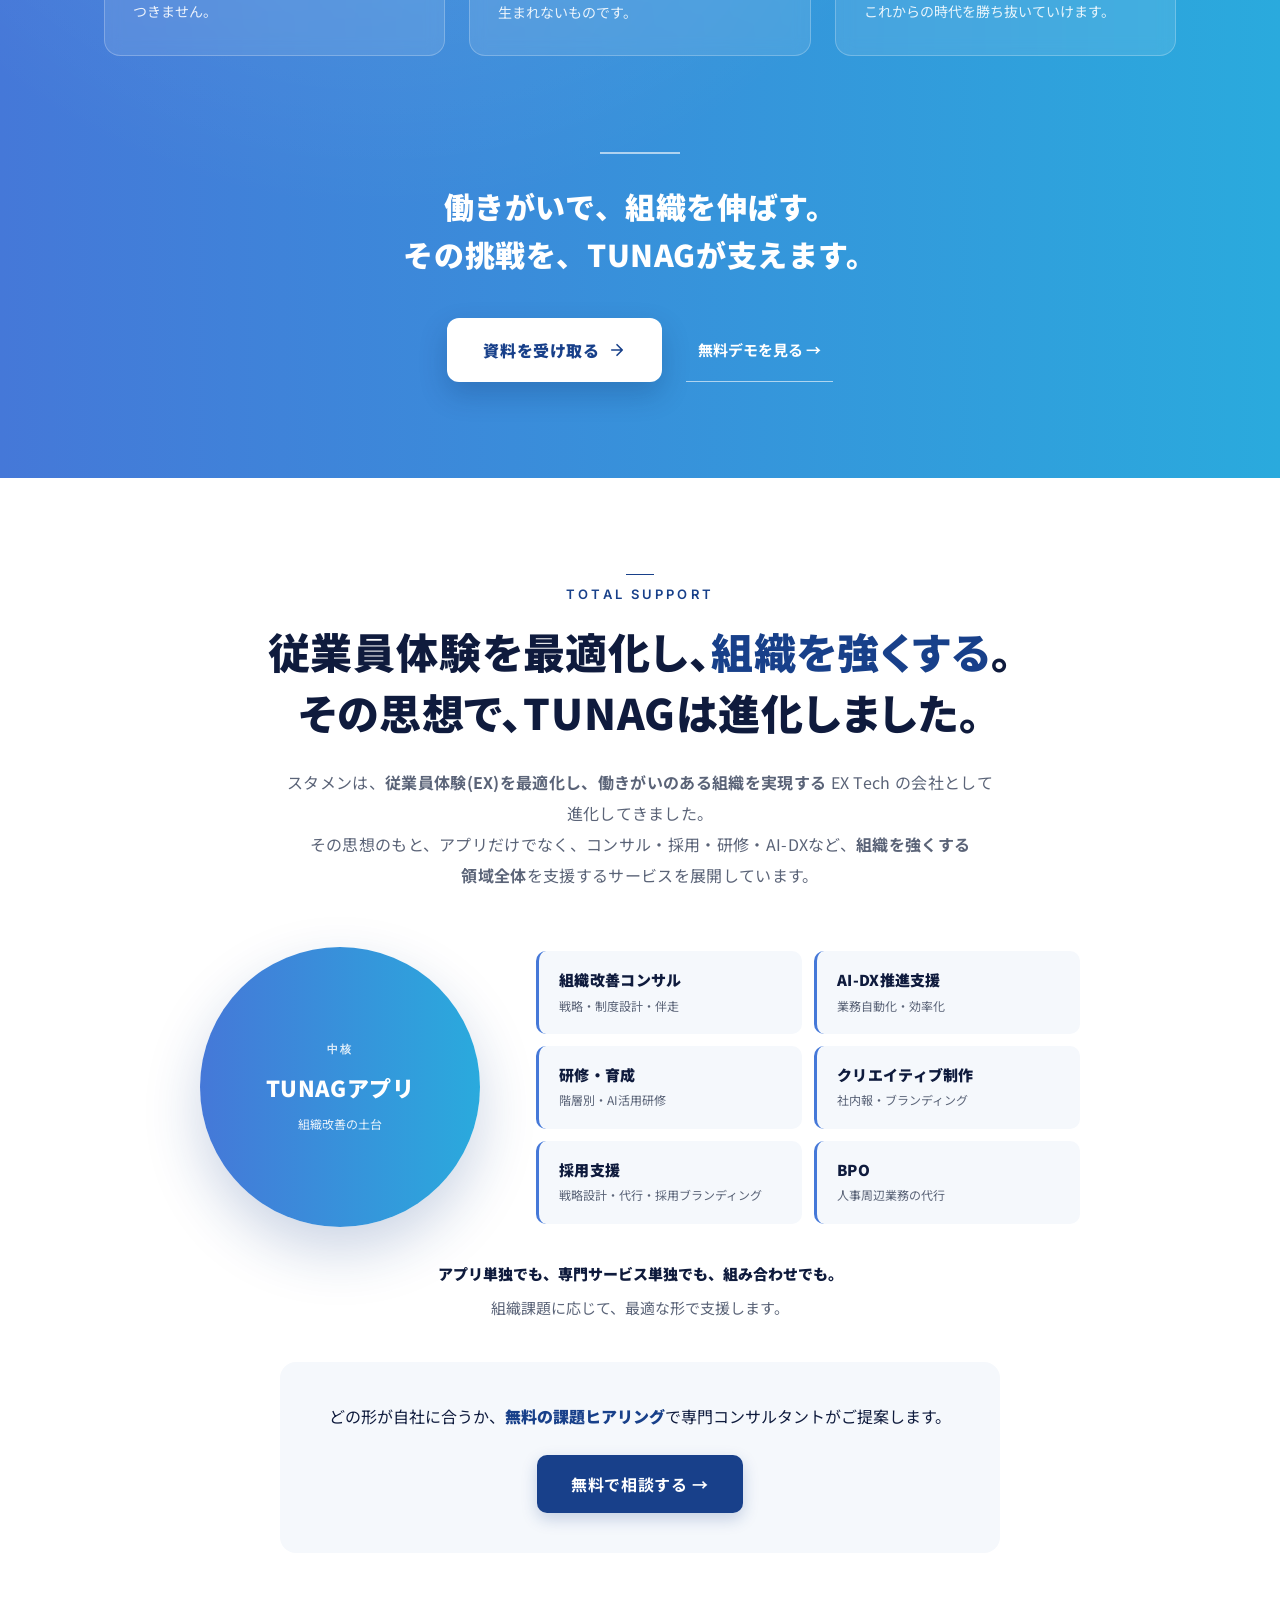
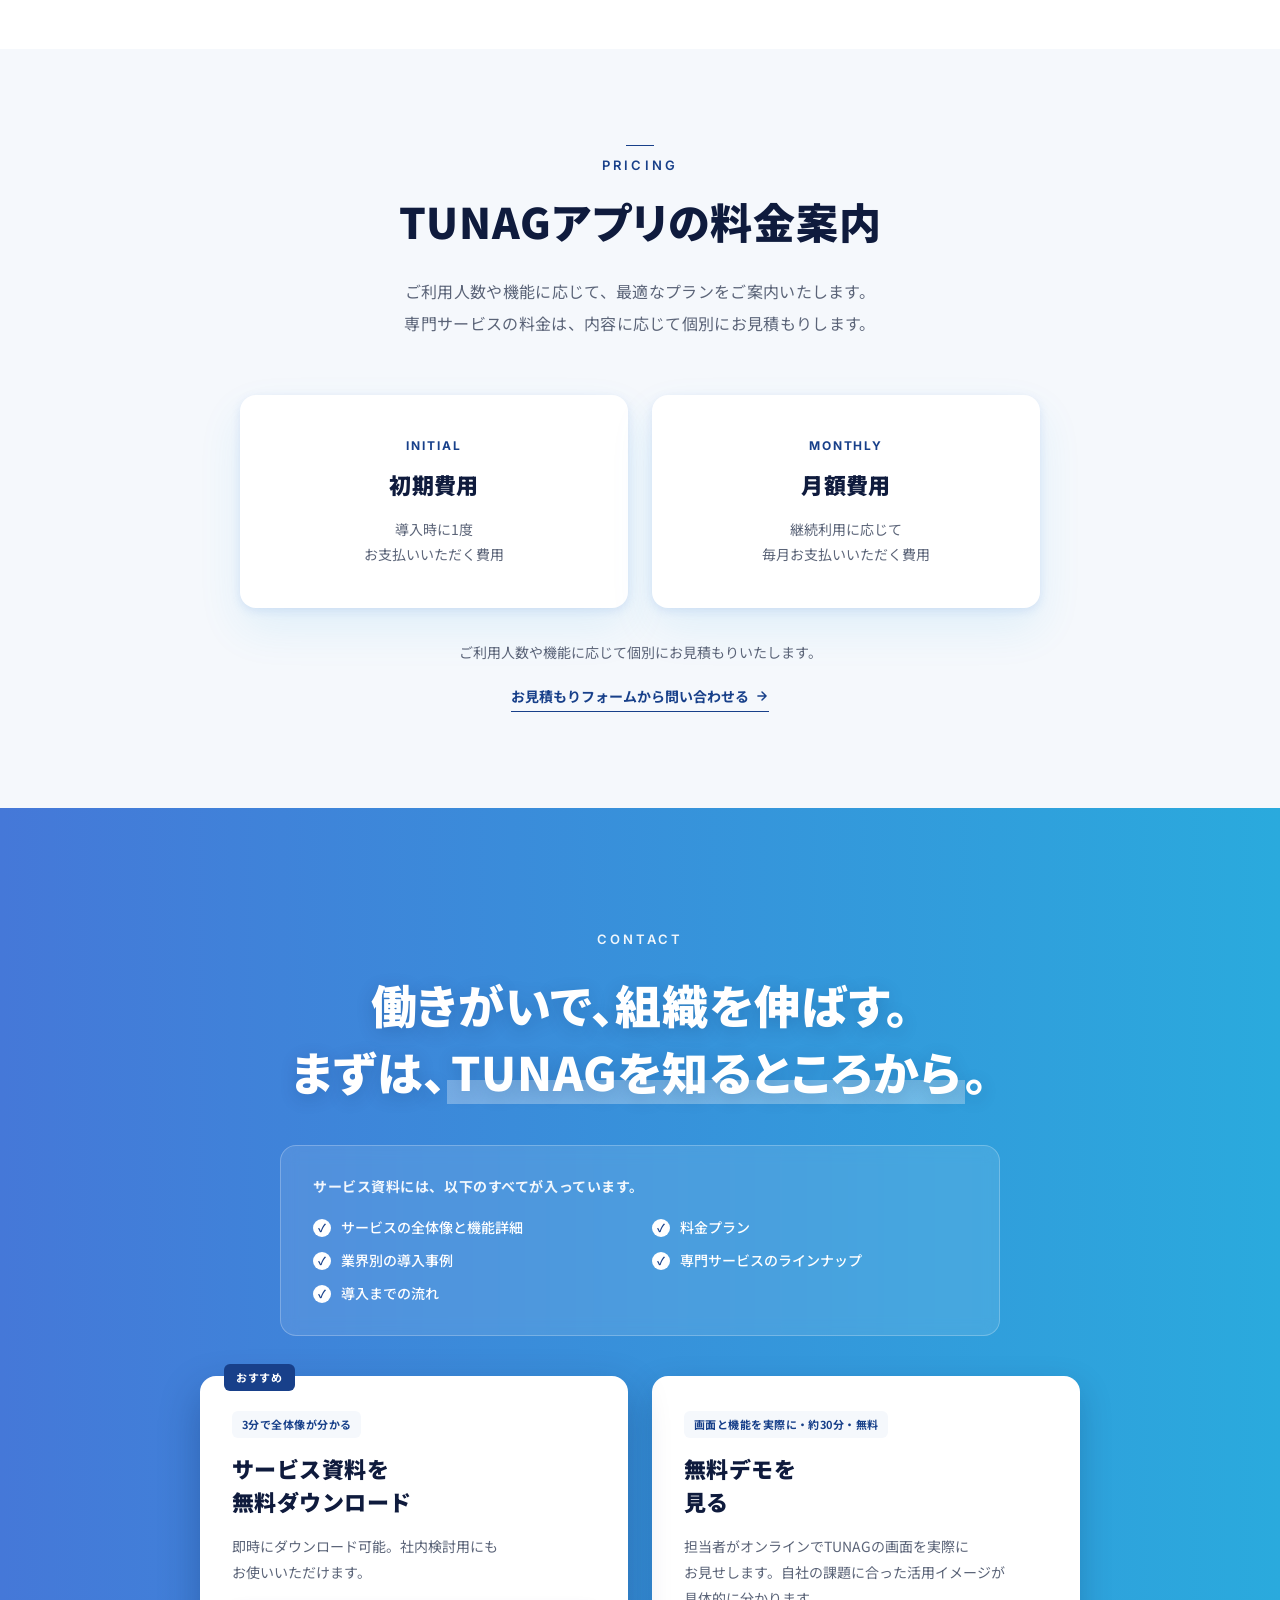
==== commit 67ea10e5: "tunag07: Refine Approach section chip lists (4 walls) - 情報の壁: 「お知らせ」→「会社からのお知らせ」、「掲示板」→「日報」 - 関係性の壁:" ====
--- a/tunag07/index.html
+++ b/tunag07/index.html
@@ -355,9 +355,9 @@
         <ul class="chip-list">
           <li>社長メッセージ</li>
           <li>社内報</li>
-          <li>お知らせ</li>
+          <li>会社からのお知らせ</li>
           <li>業務マニュアル</li>
-          <li>掲示板</li>
+          <li>日報</li>
         </ul>
         <p class="approach-result">→ 経営の想いや社内ナレッジが、現場の一人ひとりに届く</p>
       </article>
@@ -372,7 +372,8 @@
           <li>社員プロフィール</li>
           <li>社内チャット</li>
           <li>ポータル機能</li>
-          <li>社内FAQ</li>
+          <li>新人紹介</li>
+          <li>部署日報</li>
         </ul>
         <p class="approach-result">→ 部署・拠点を超えて、社員同士が自然につながる</p>
       </article>
@@ -399,9 +400,8 @@
         <ul class="chip-list">
           <li>バリューカード</li>
           <li>制度一覧</li>
-          <li>福利厚生</li>
           <li>社内テスト</li>
-          <li>稟議申請</li>
+          <li>MVV浸透</li>
         </ul>
         <p class="approach-result">→ 理念・制度が日常業務に組み込まれ、形骸化を防ぐ</p>
       </article>
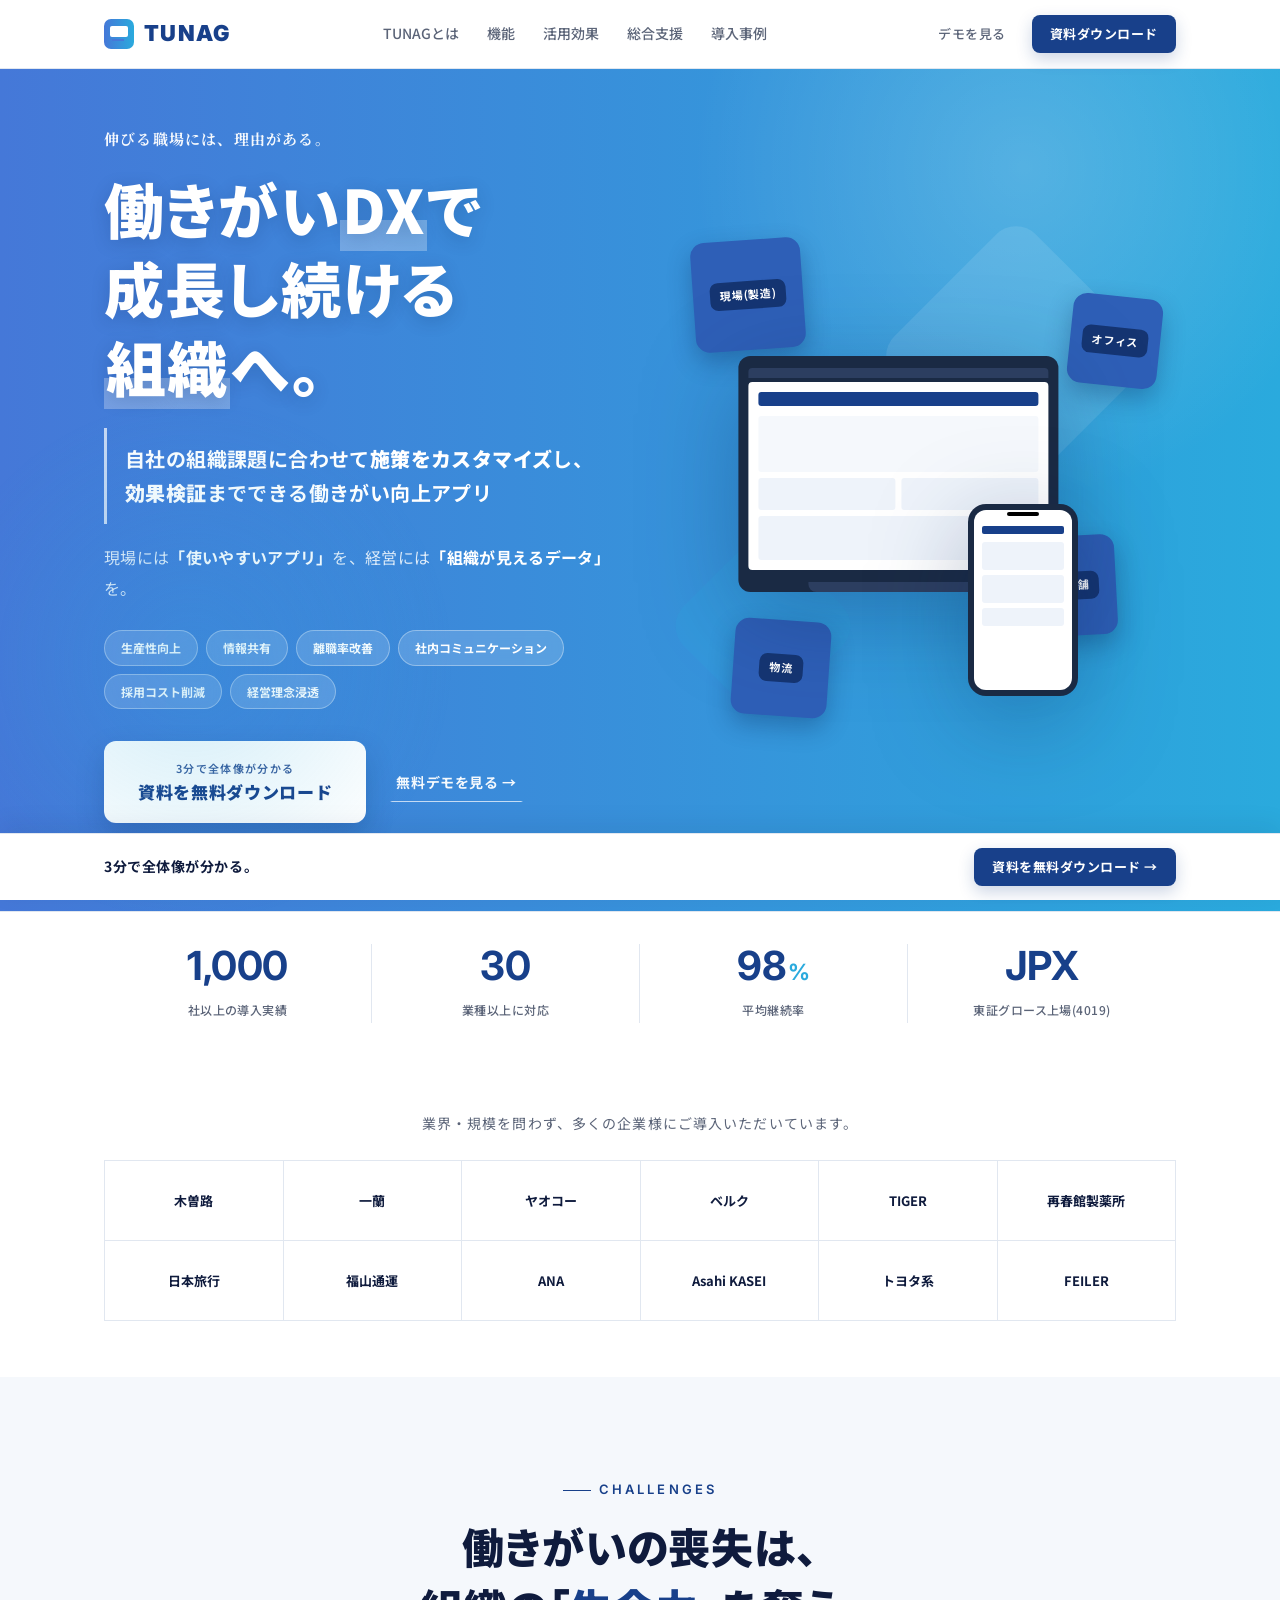
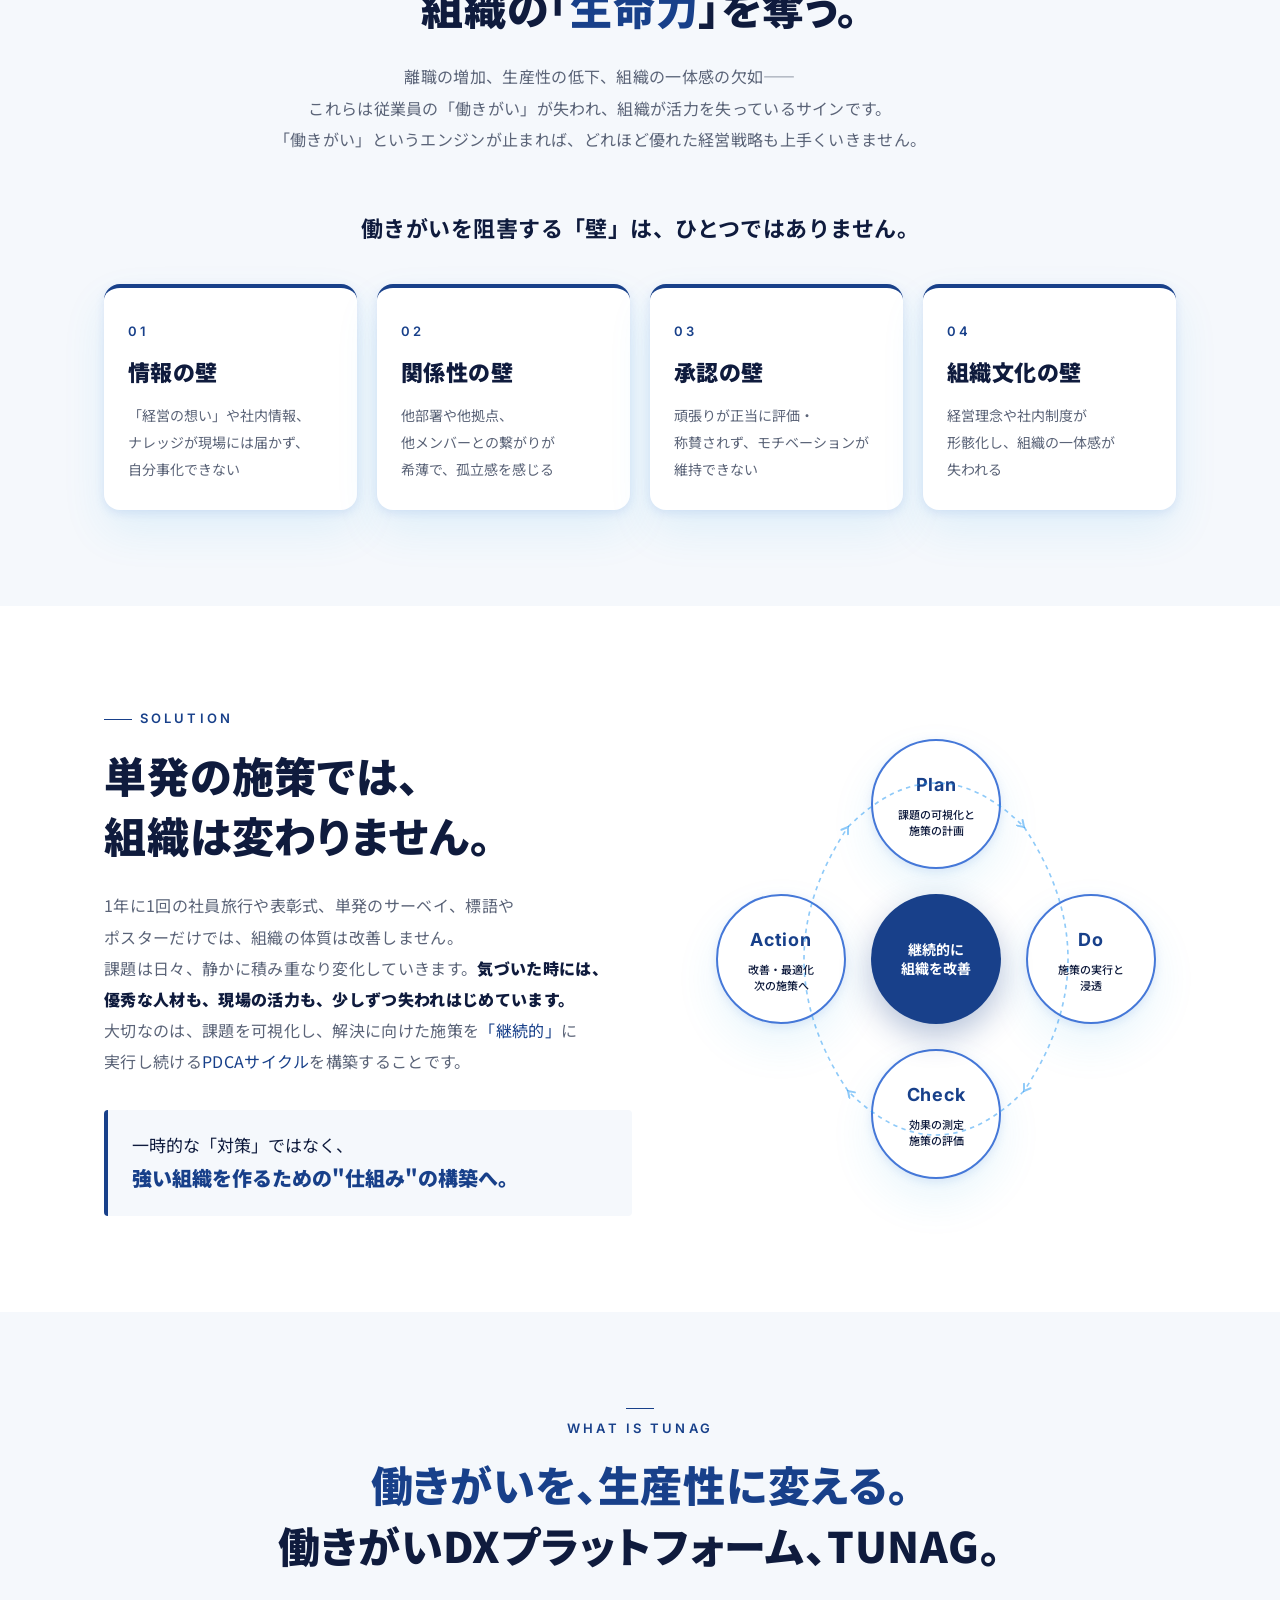
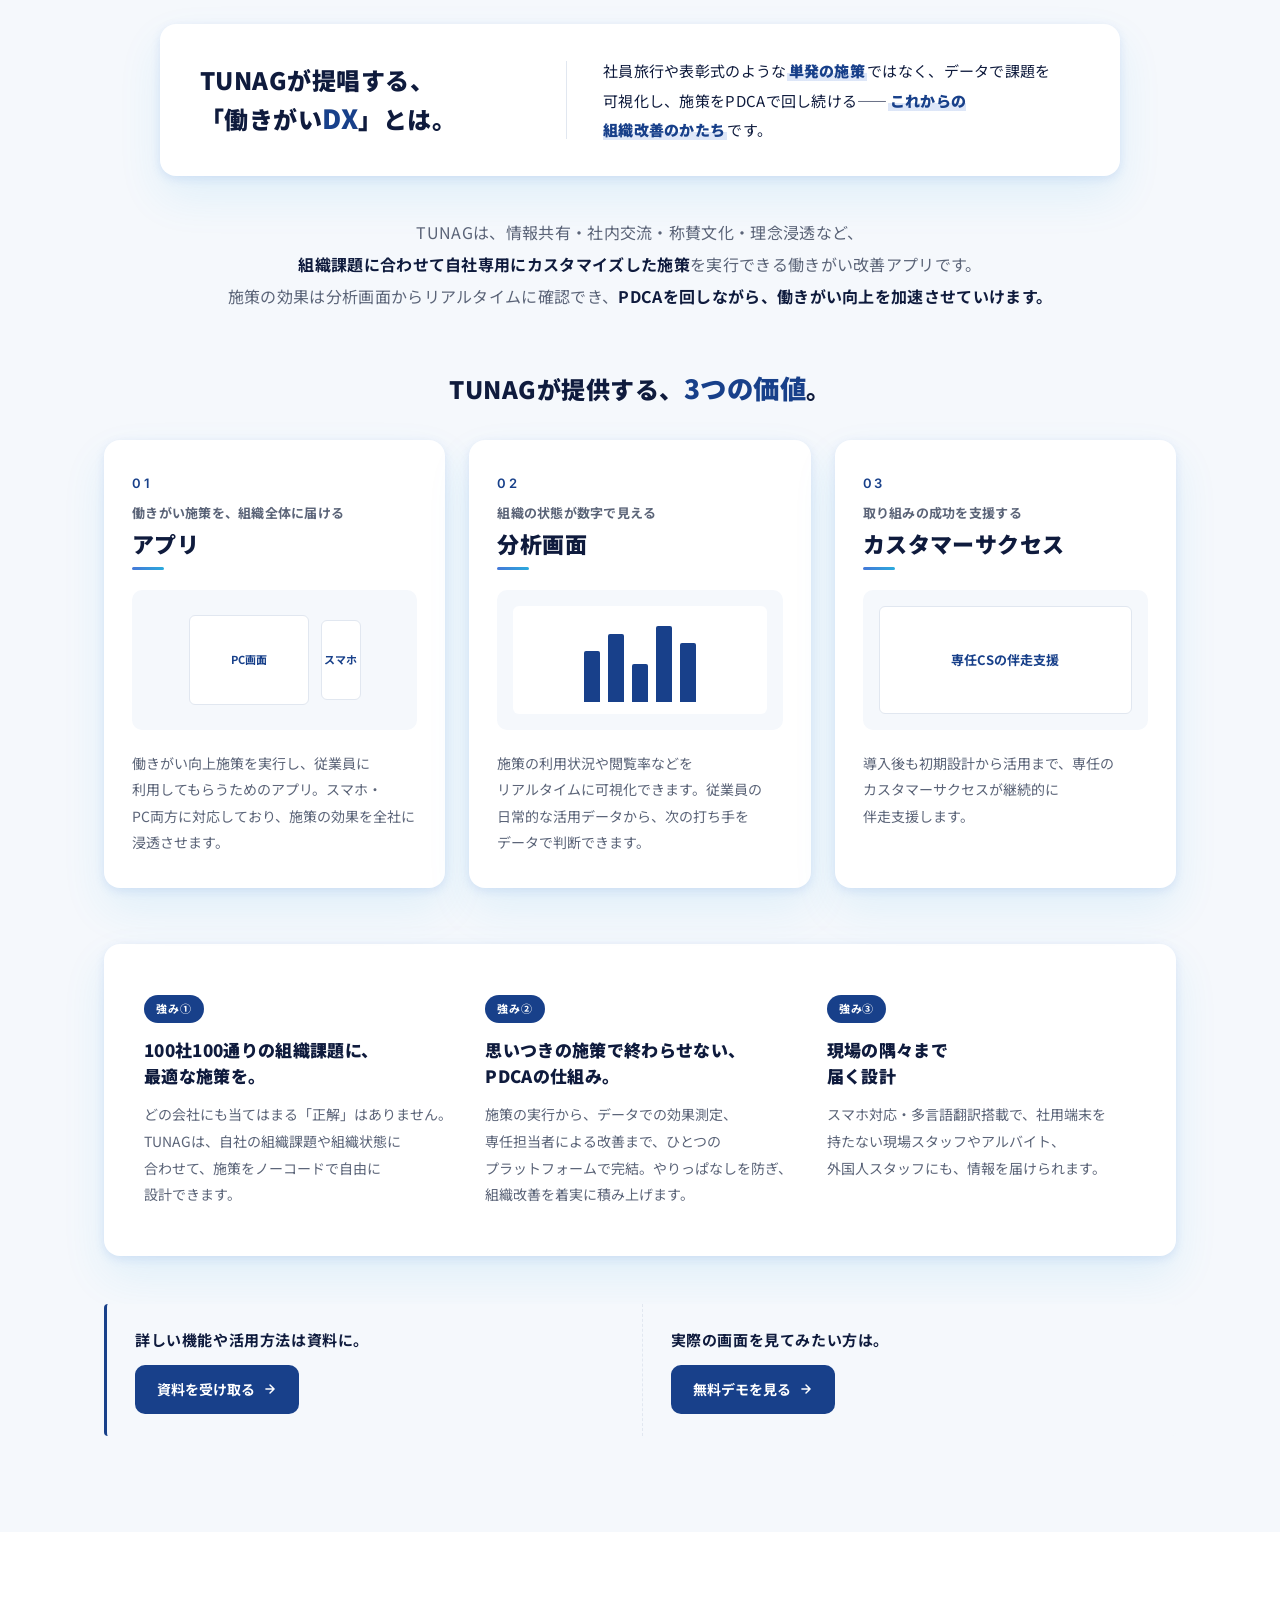
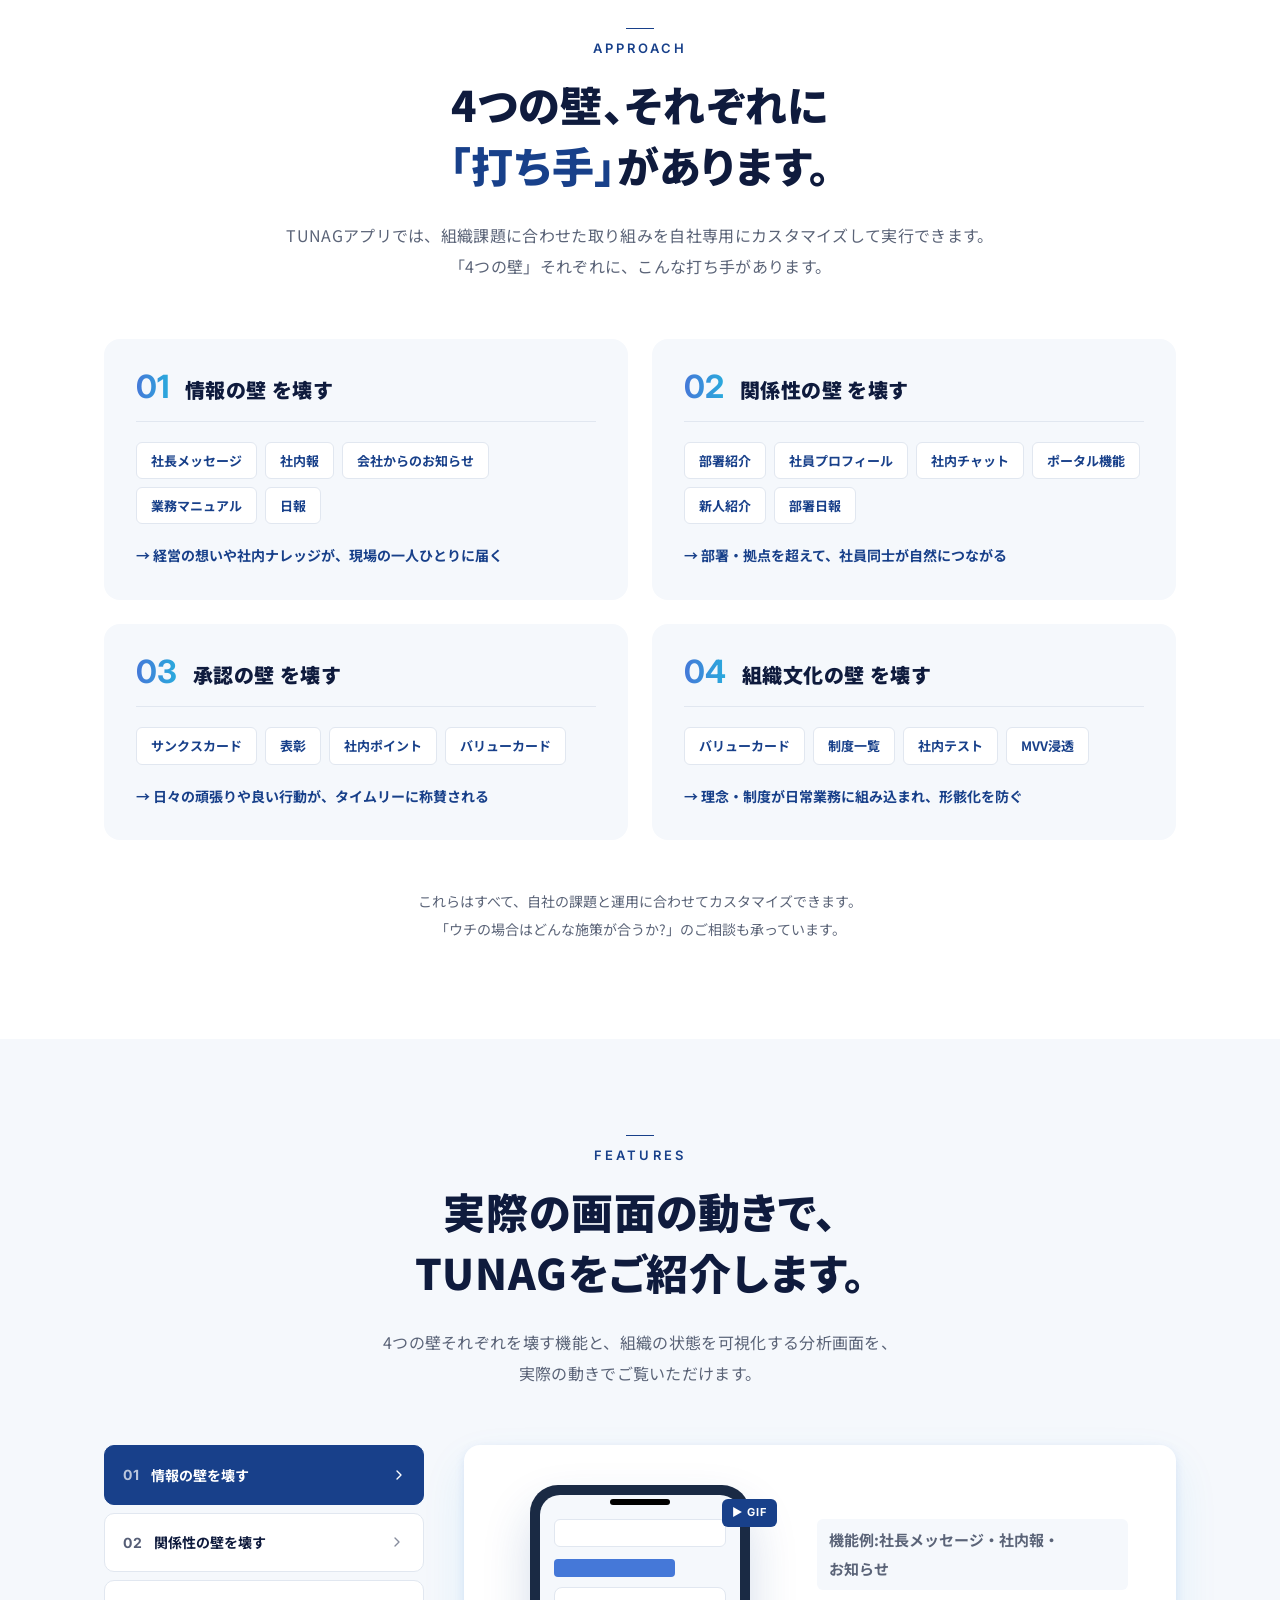
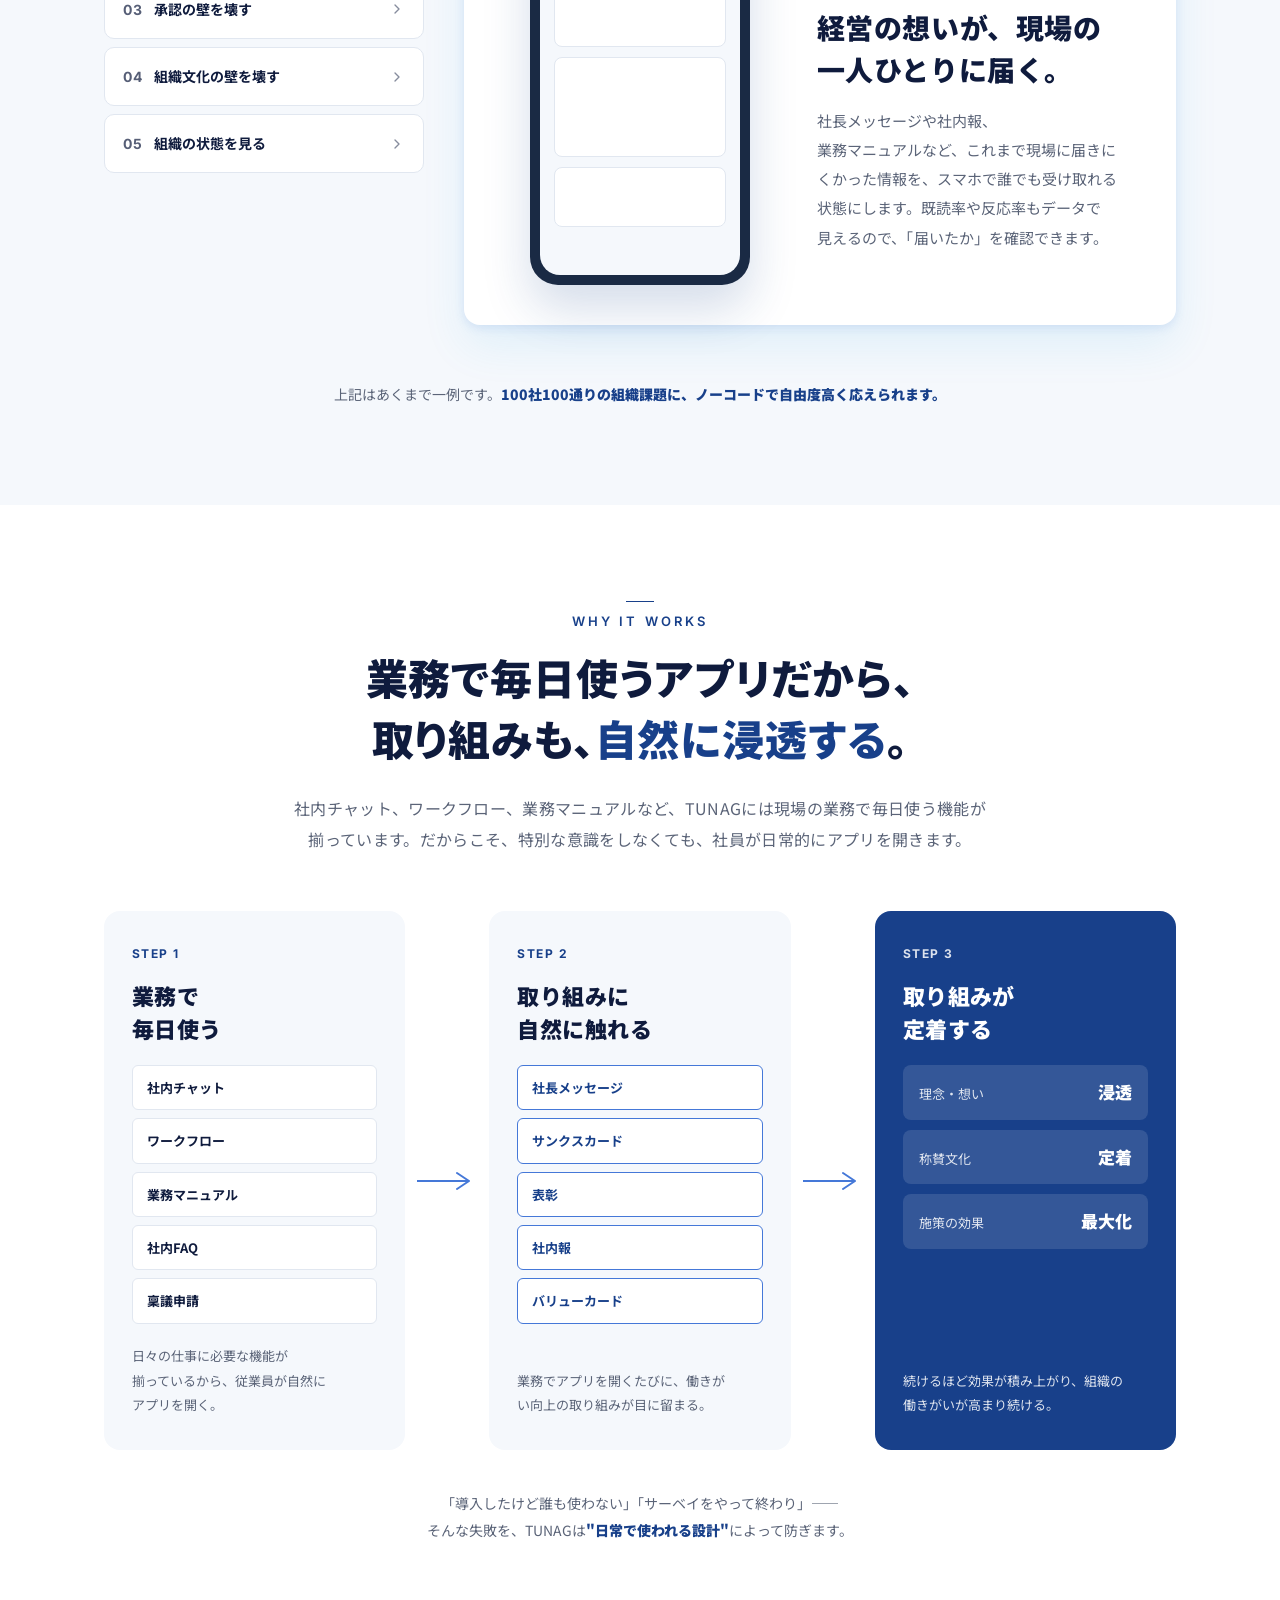
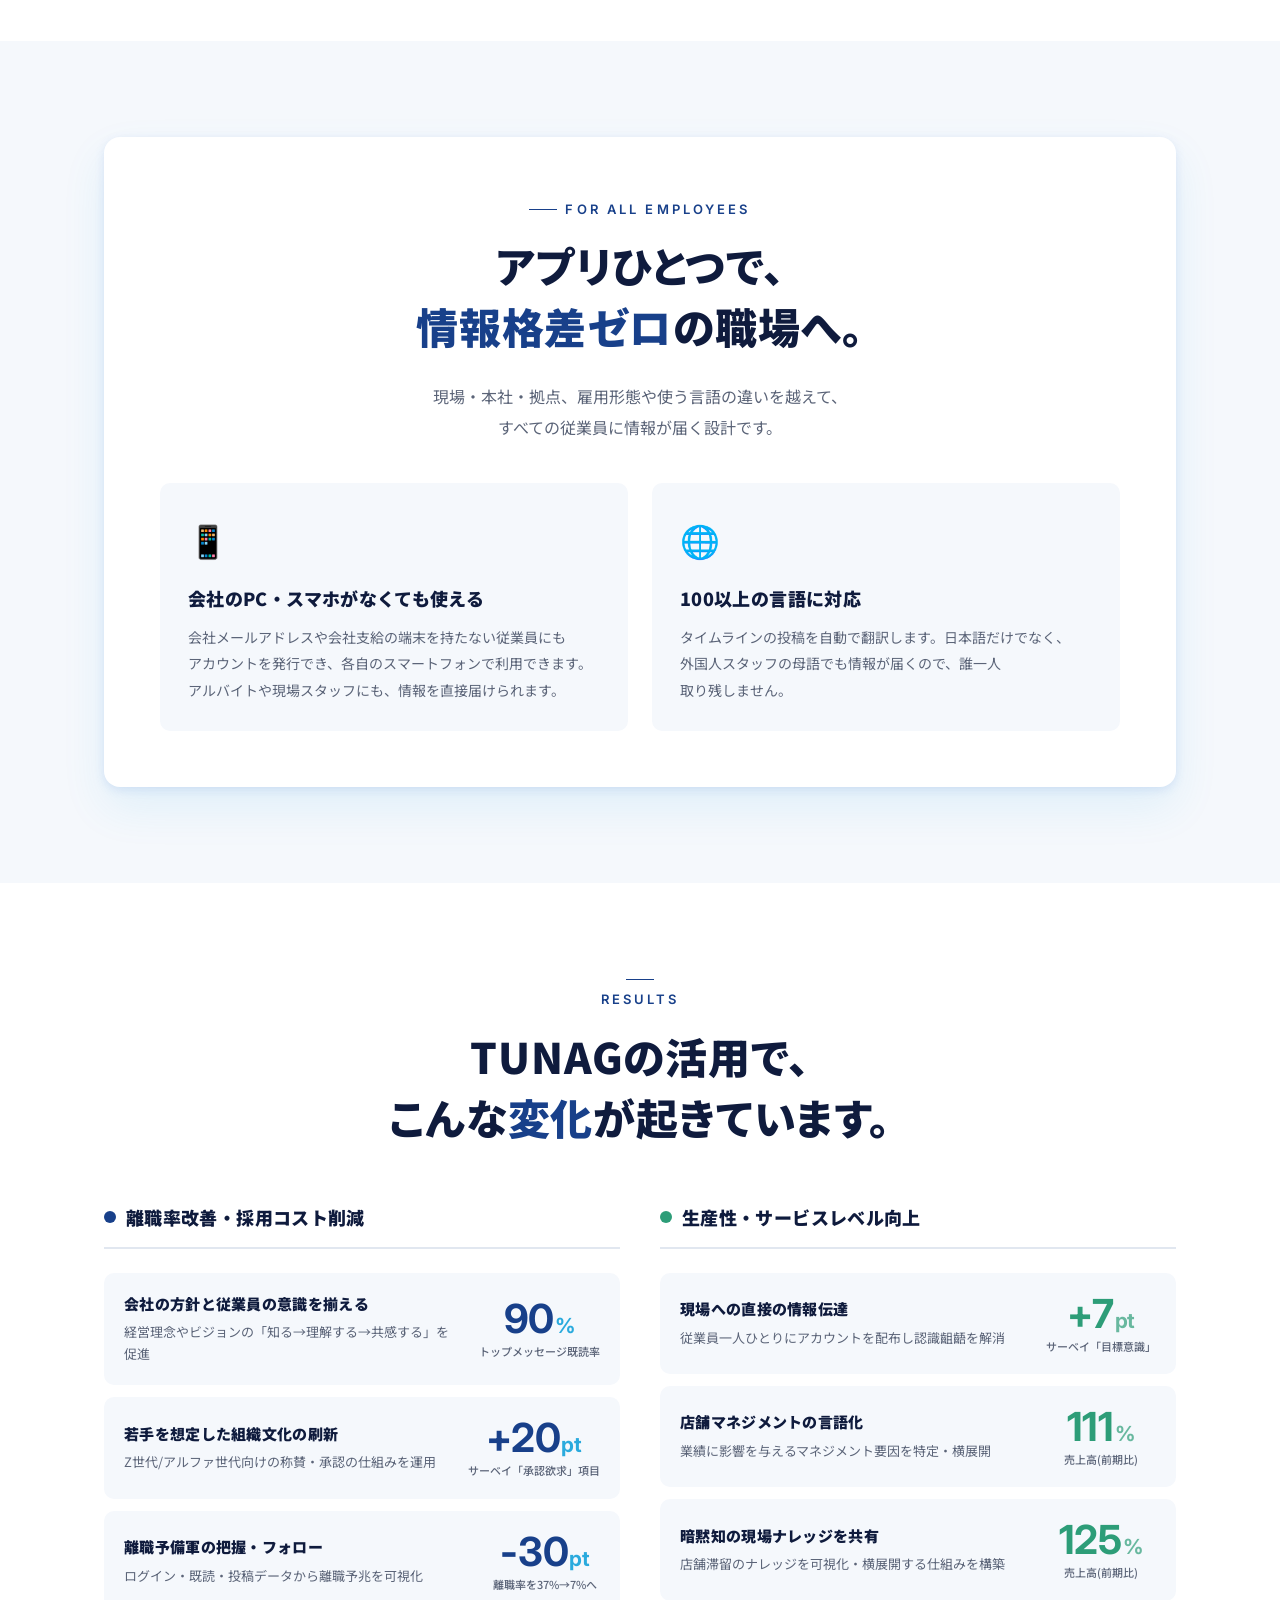
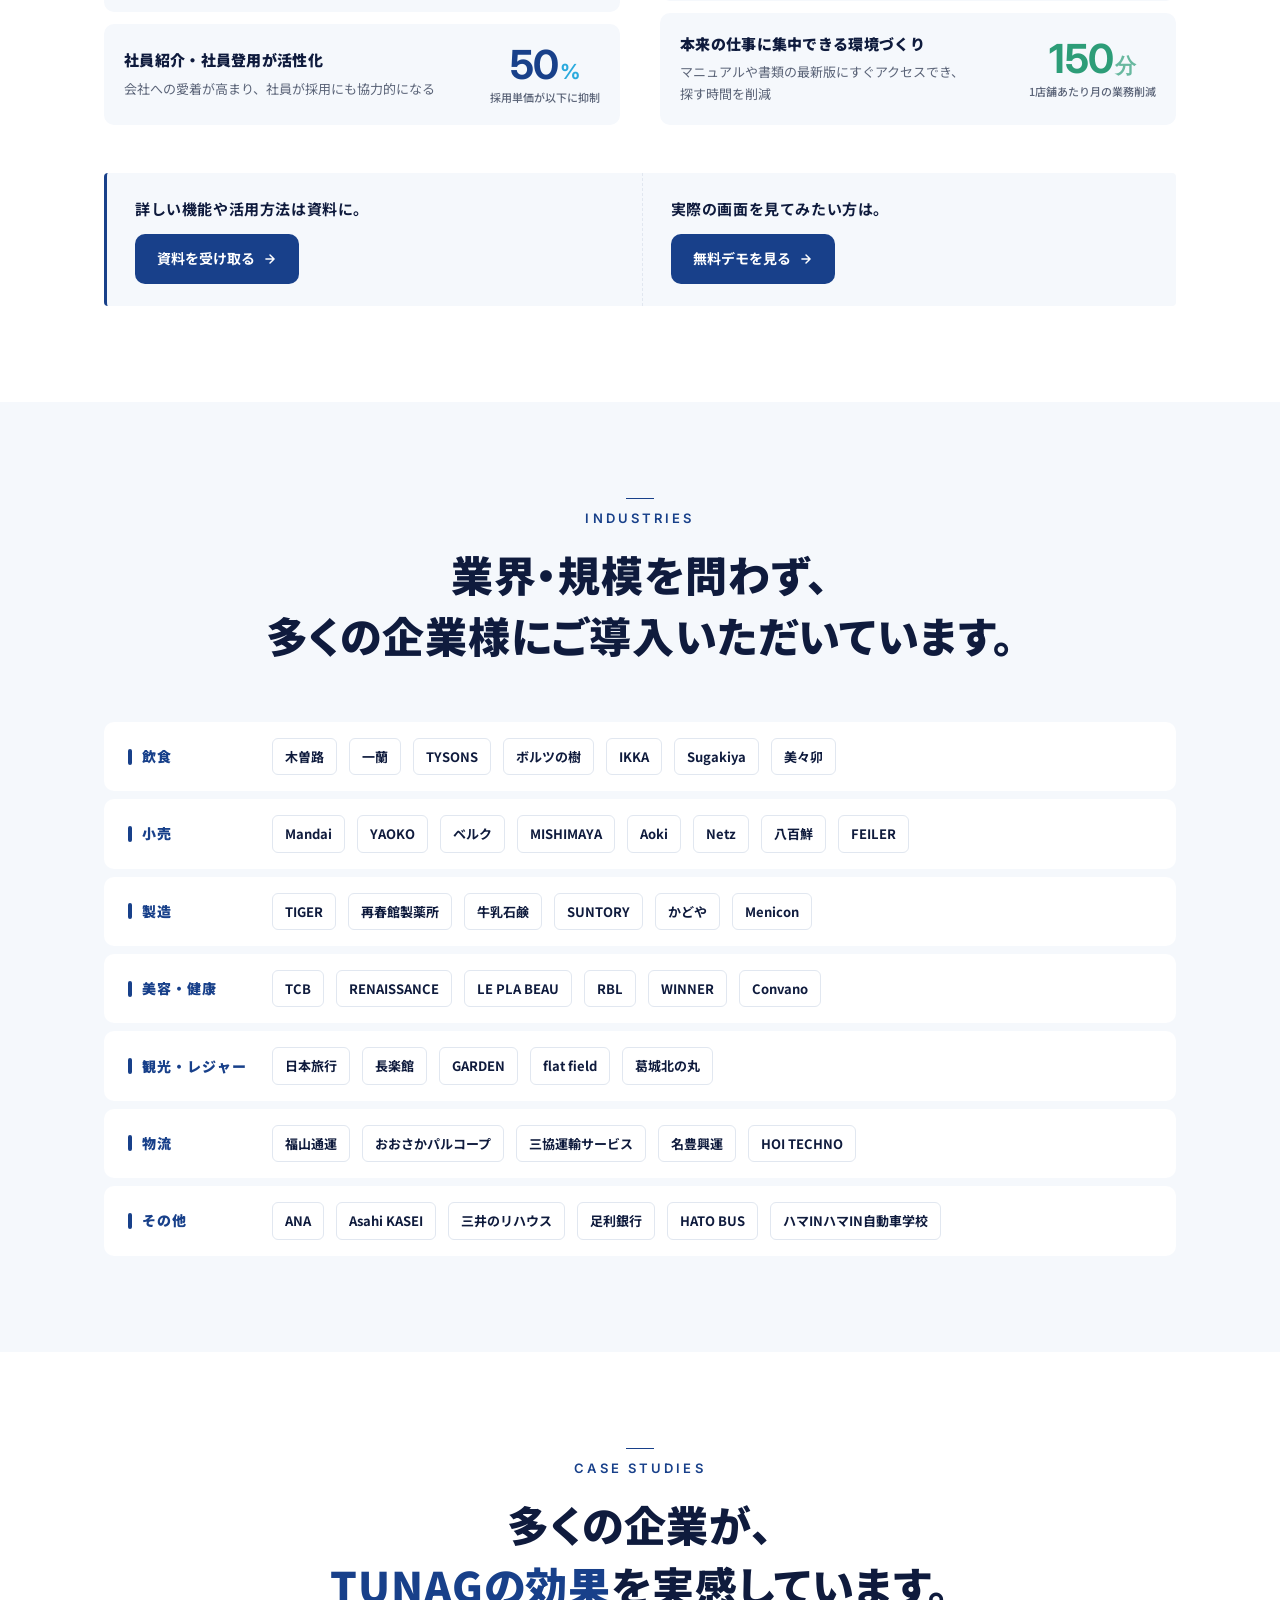
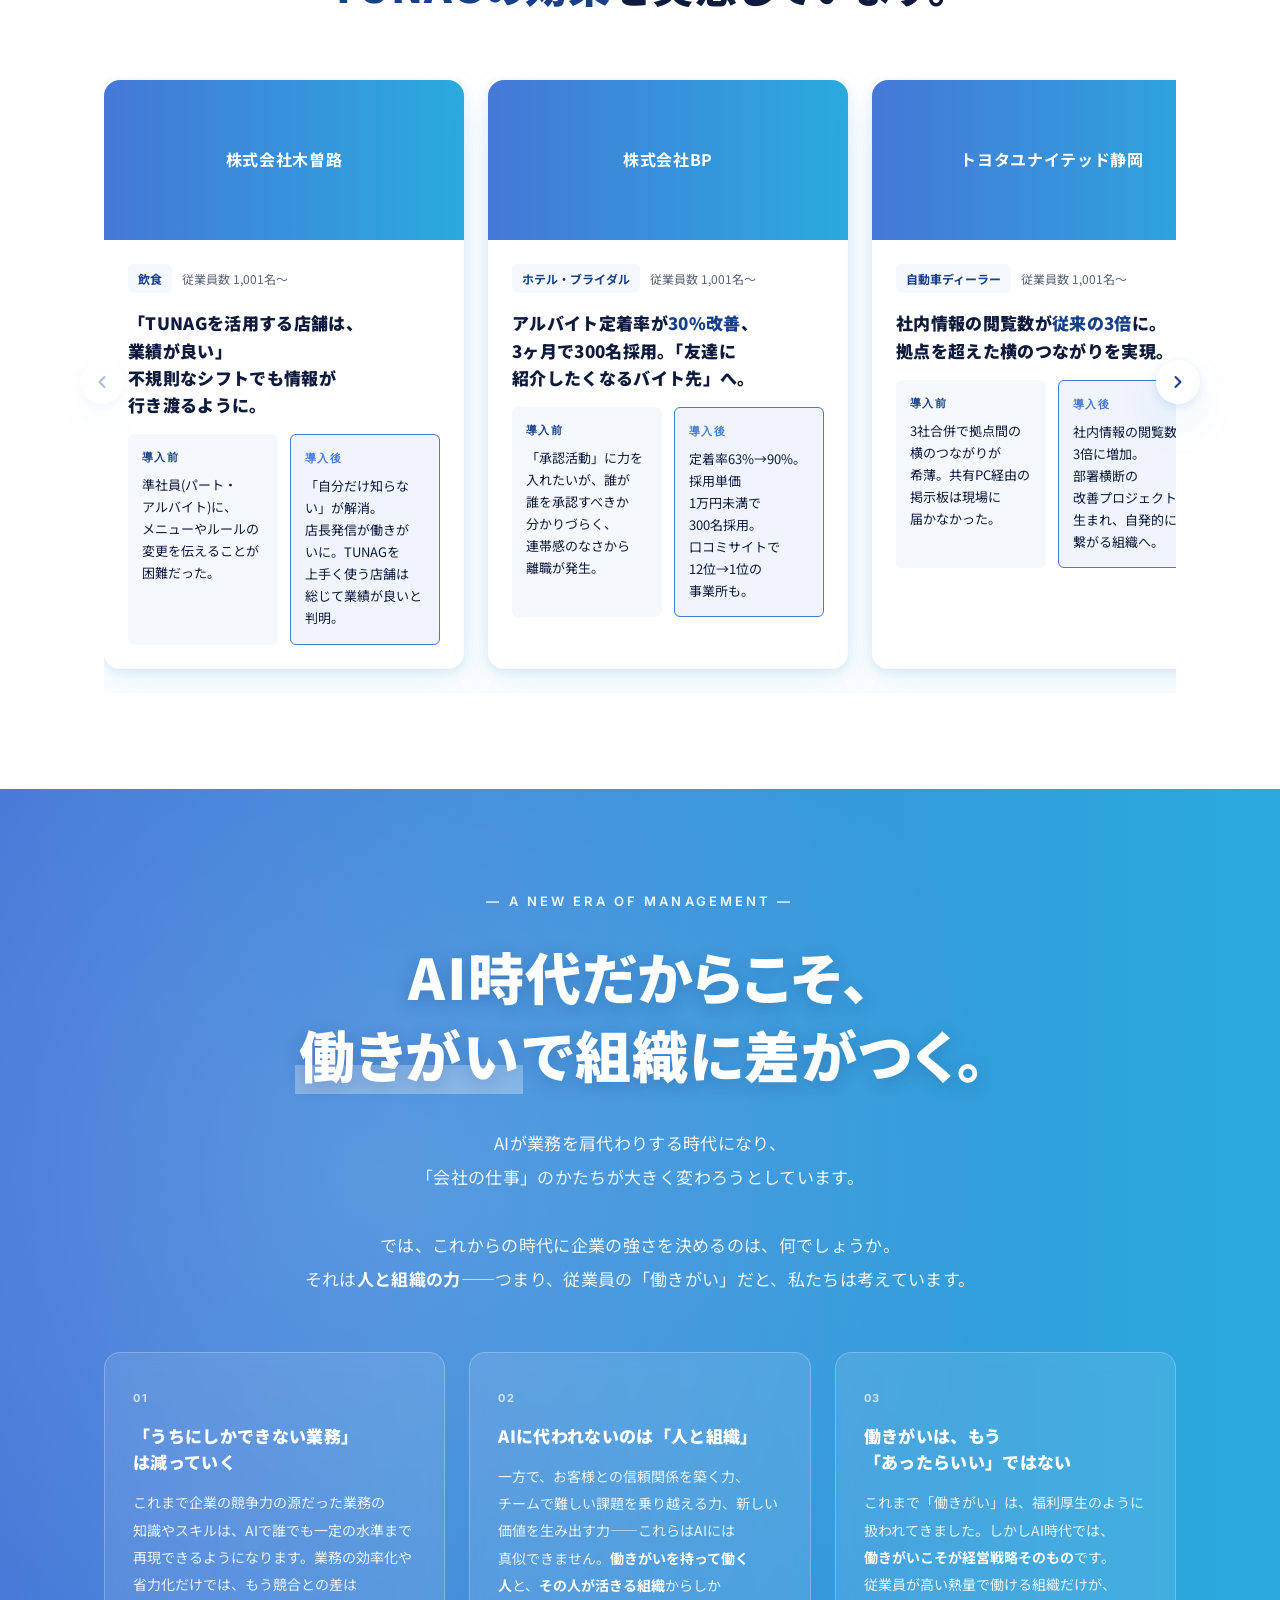
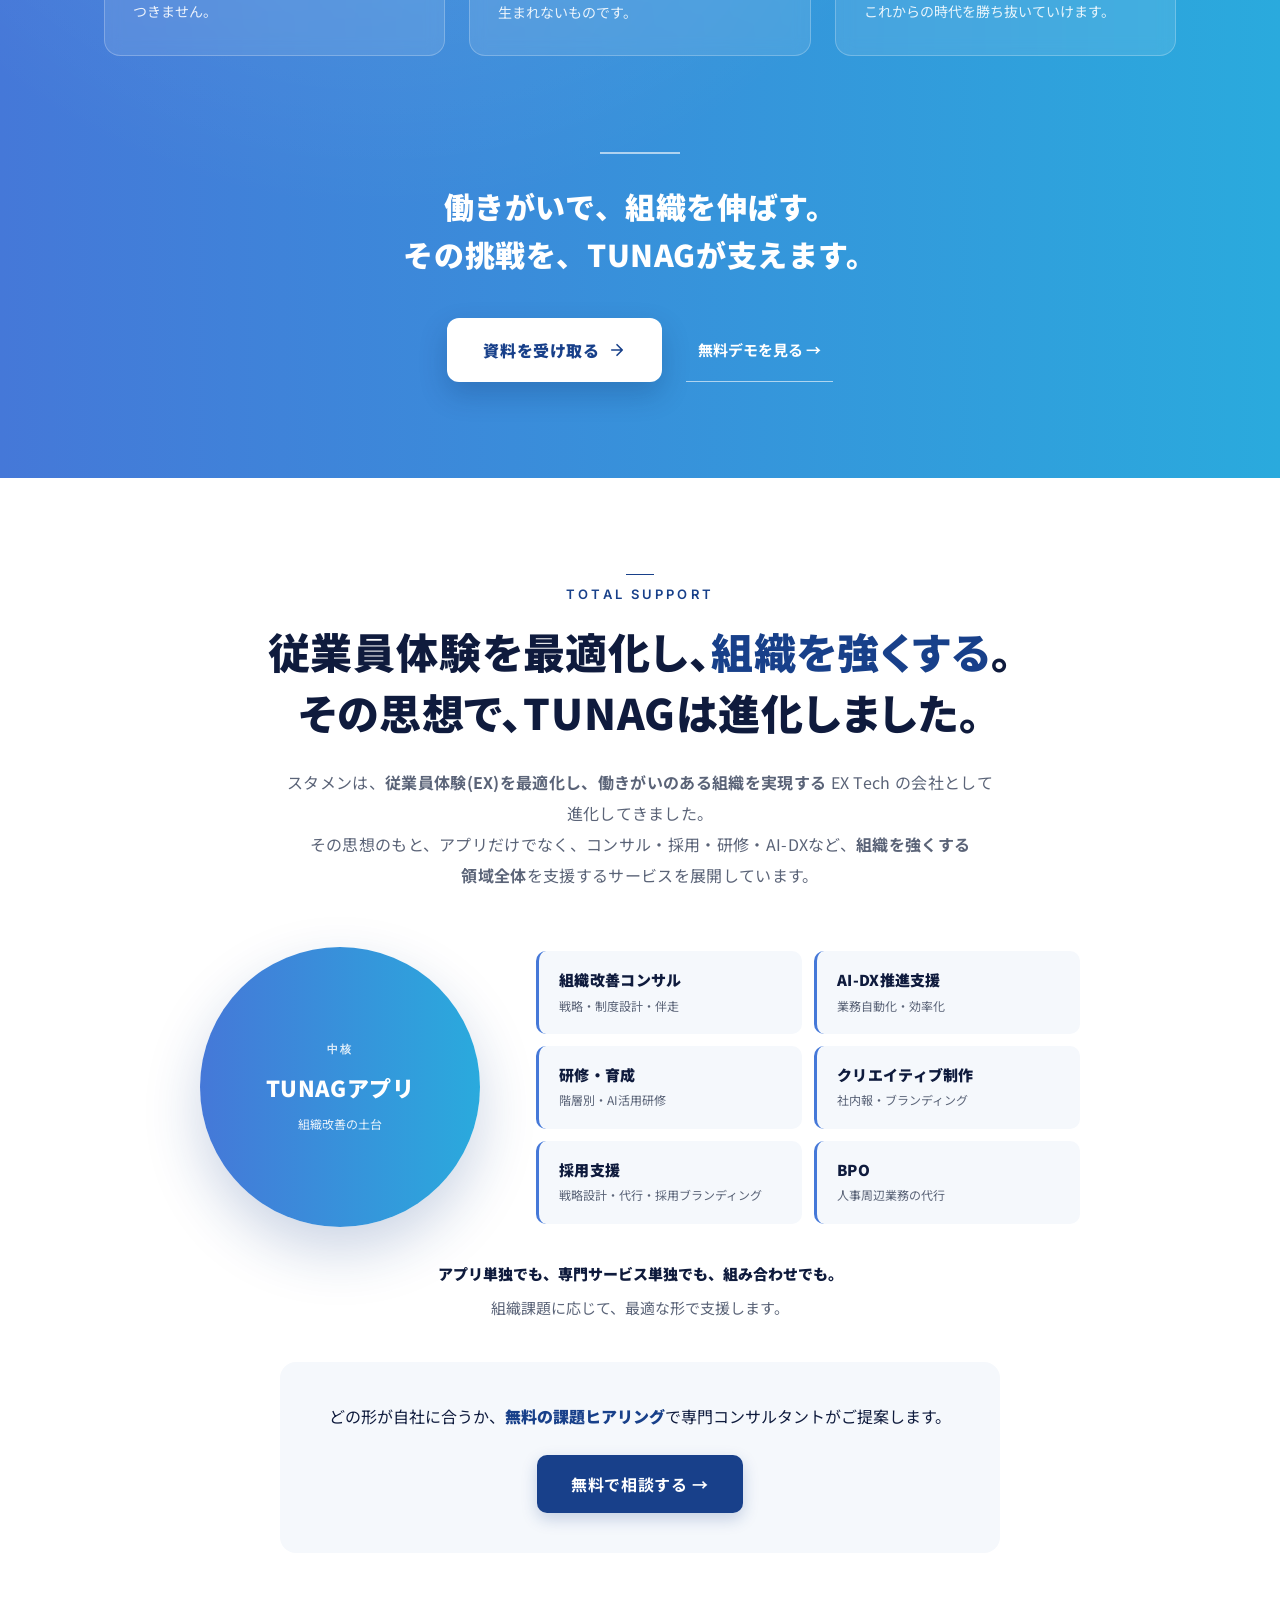
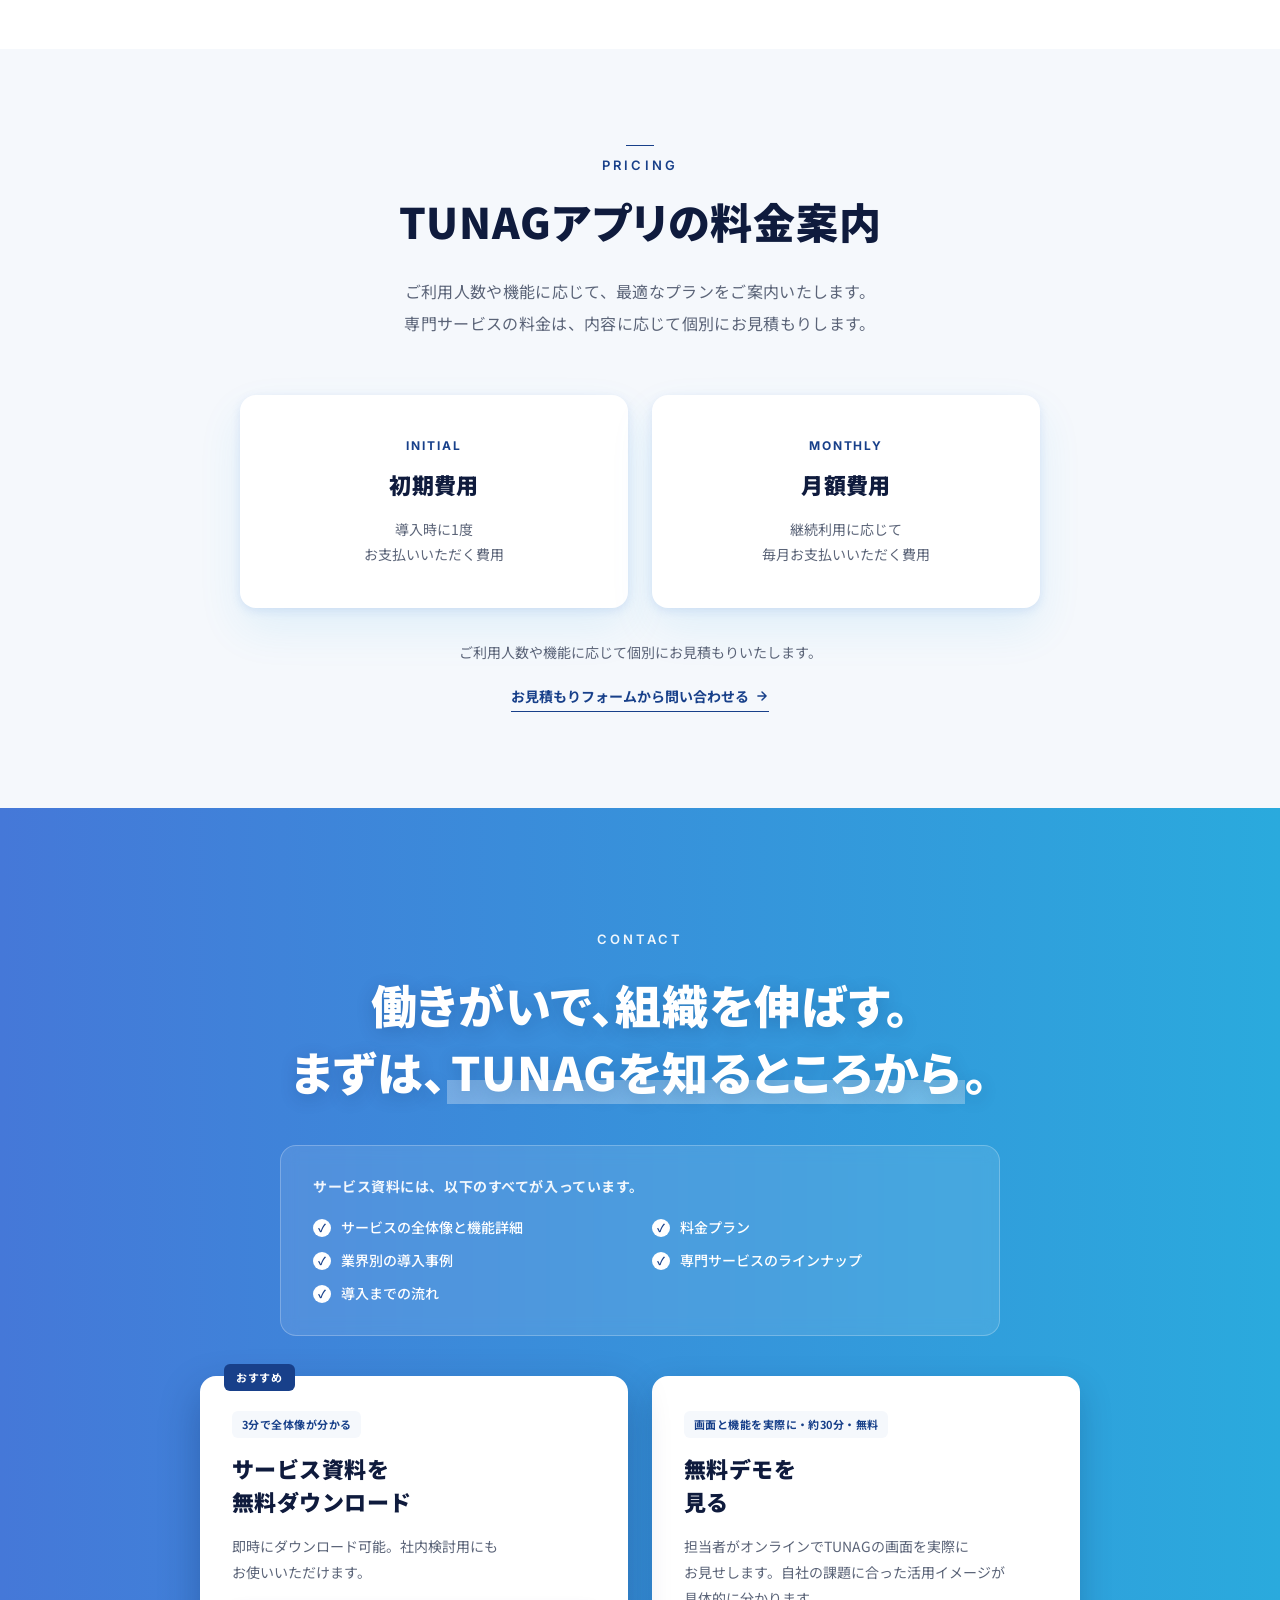
==== commit fe70bc05: "tunag07: Refine Effects section column titles - 「採用コストの削減」→「離職率改善・採用コスト削減」 - 「サービスレベルの向上」→「生産性・サービスレ" ====
--- a/tunag07/index.html
+++ b/tunag07/index.html
@@ -735,7 +735,7 @@
 
     <div class="effects-cols">
       <div class="effects-col">
-        <h3 class="effects-col-title"><span class="dot dot-blue"></span>採用コストの削減</h3>
+        <h3 class="effects-col-title"><span class="dot dot-blue"></span>離職率改善・採用コスト削減</h3>
         <ul class="effect-list">
           <li>
             <div class="effect-text">
@@ -769,7 +769,7 @@
       </div>
 
       <div class="effects-col">
-        <h3 class="effects-col-title"><span class="dot dot-green"></span>サービスレベルの向上</h3>
+        <h3 class="effects-col-title"><span class="dot dot-green"></span>生産性・サービスレベル向上</h3>
         <ul class="effect-list">
           <li>
             <div class="effect-text">
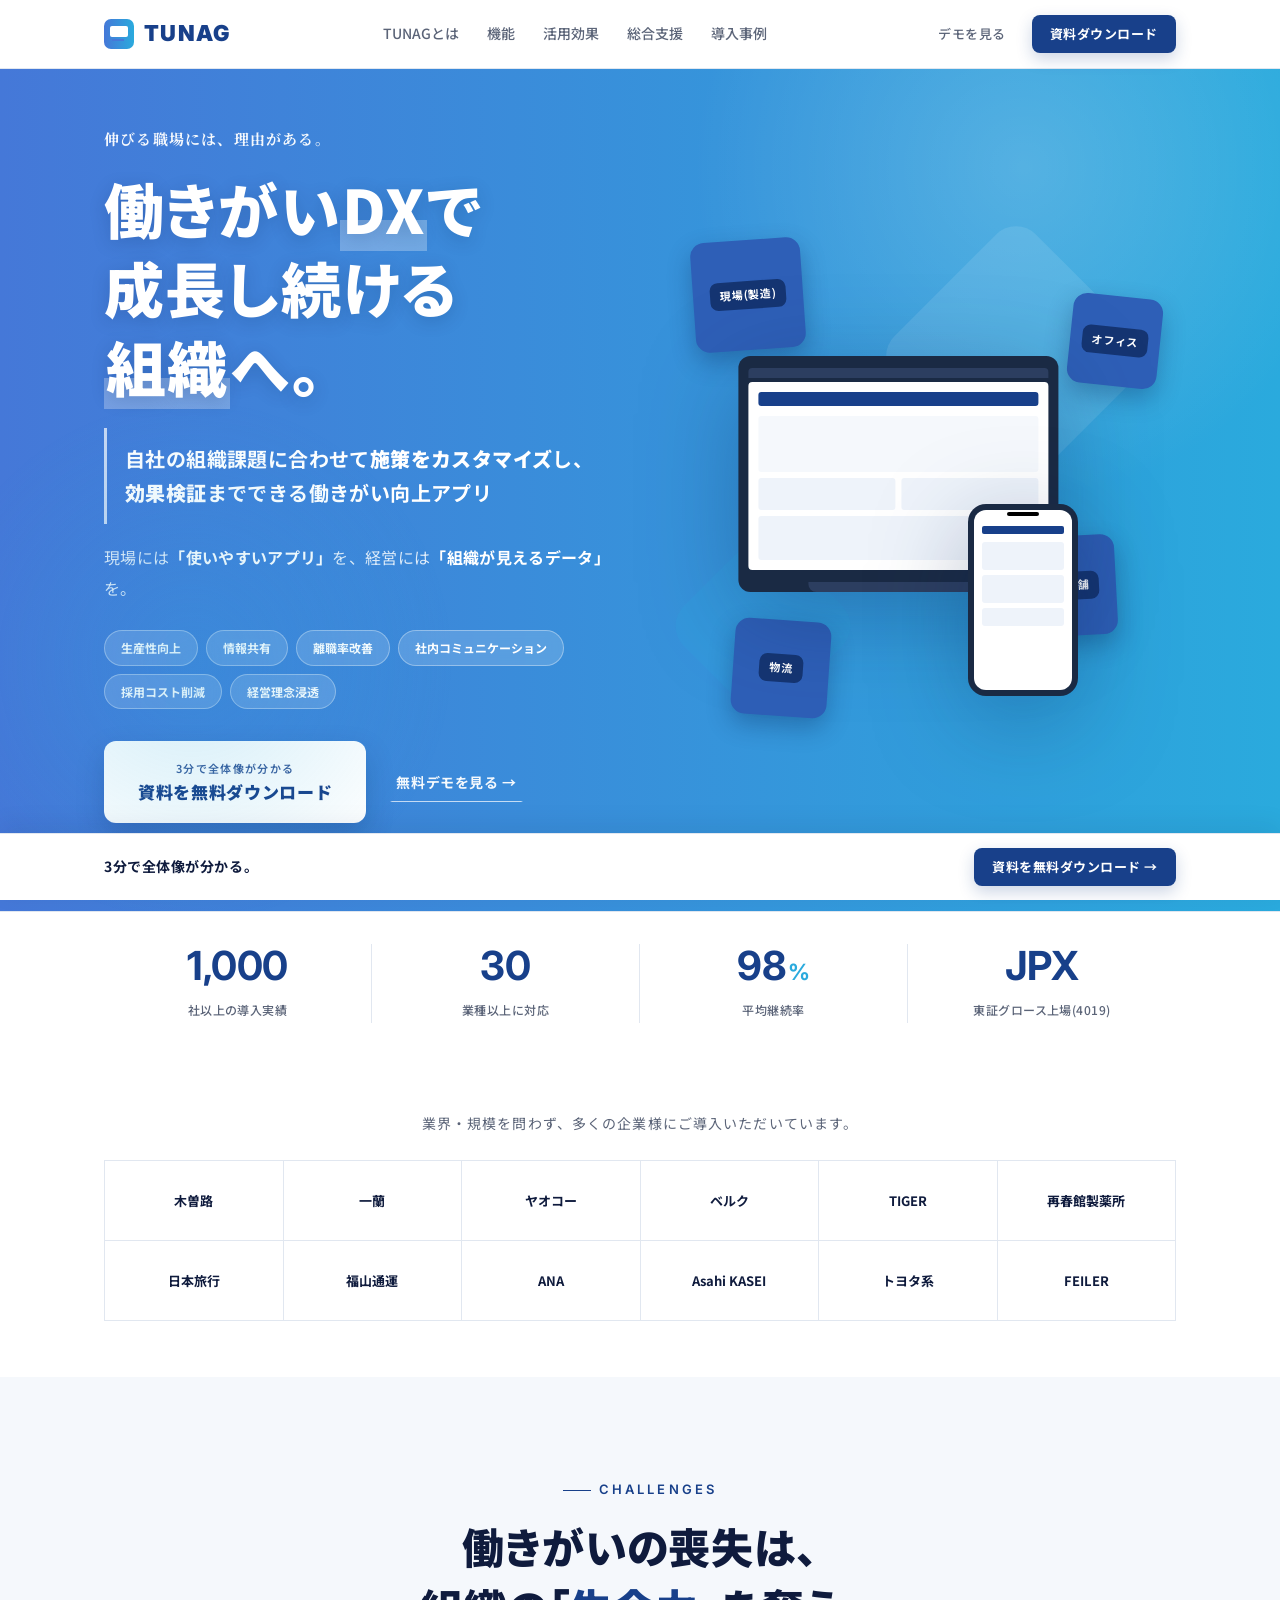
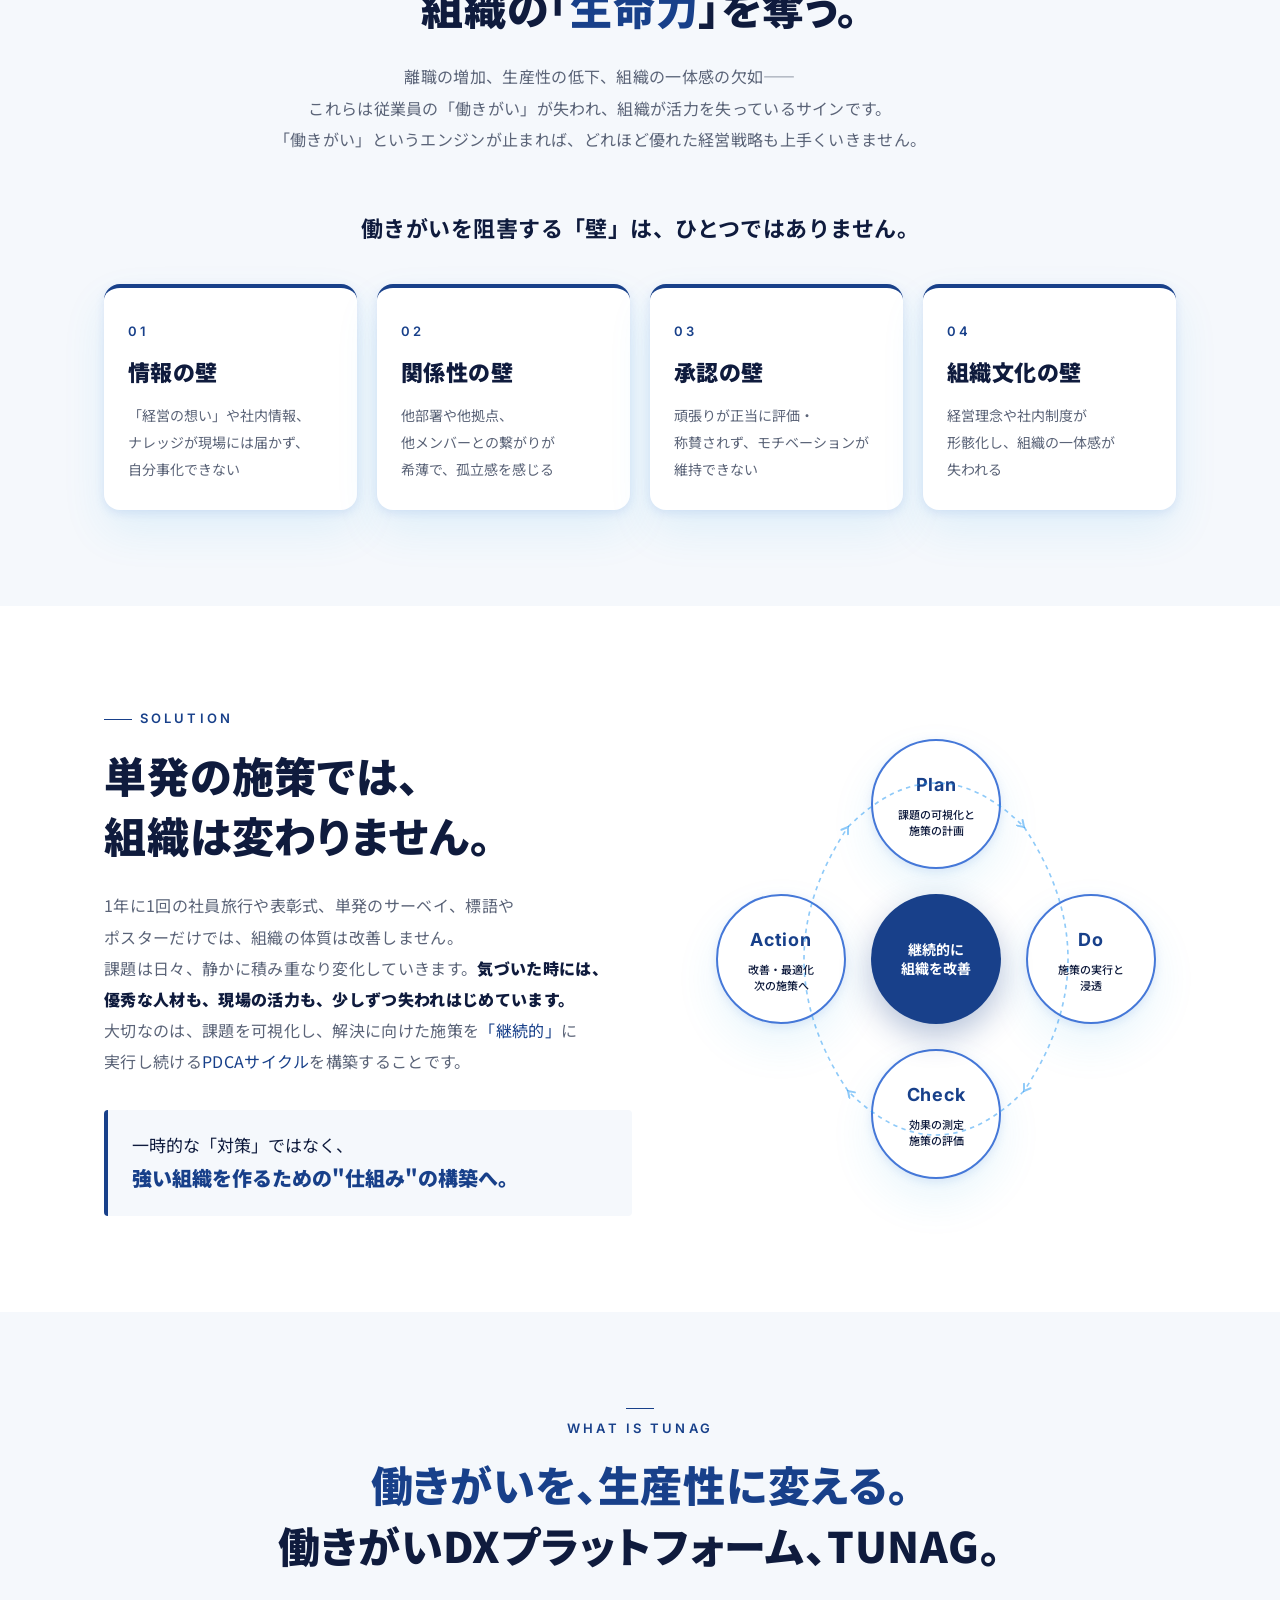
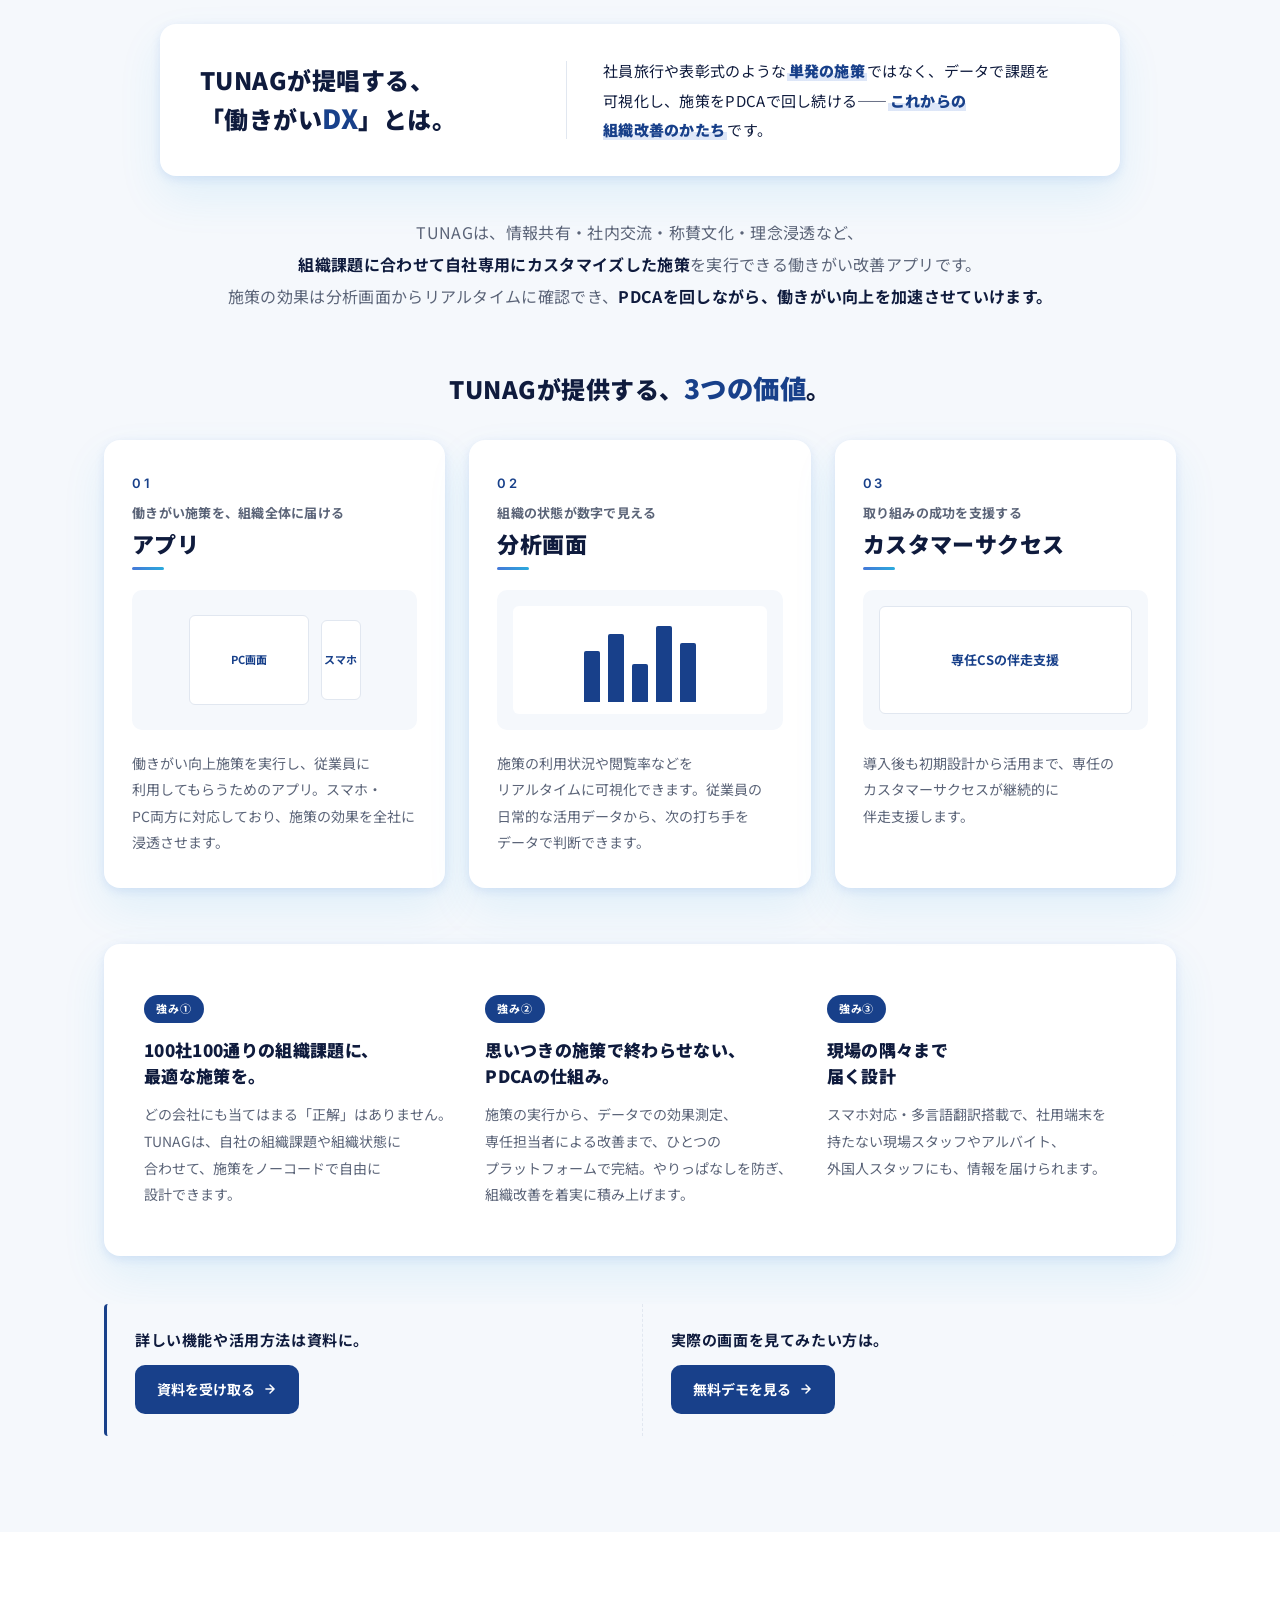
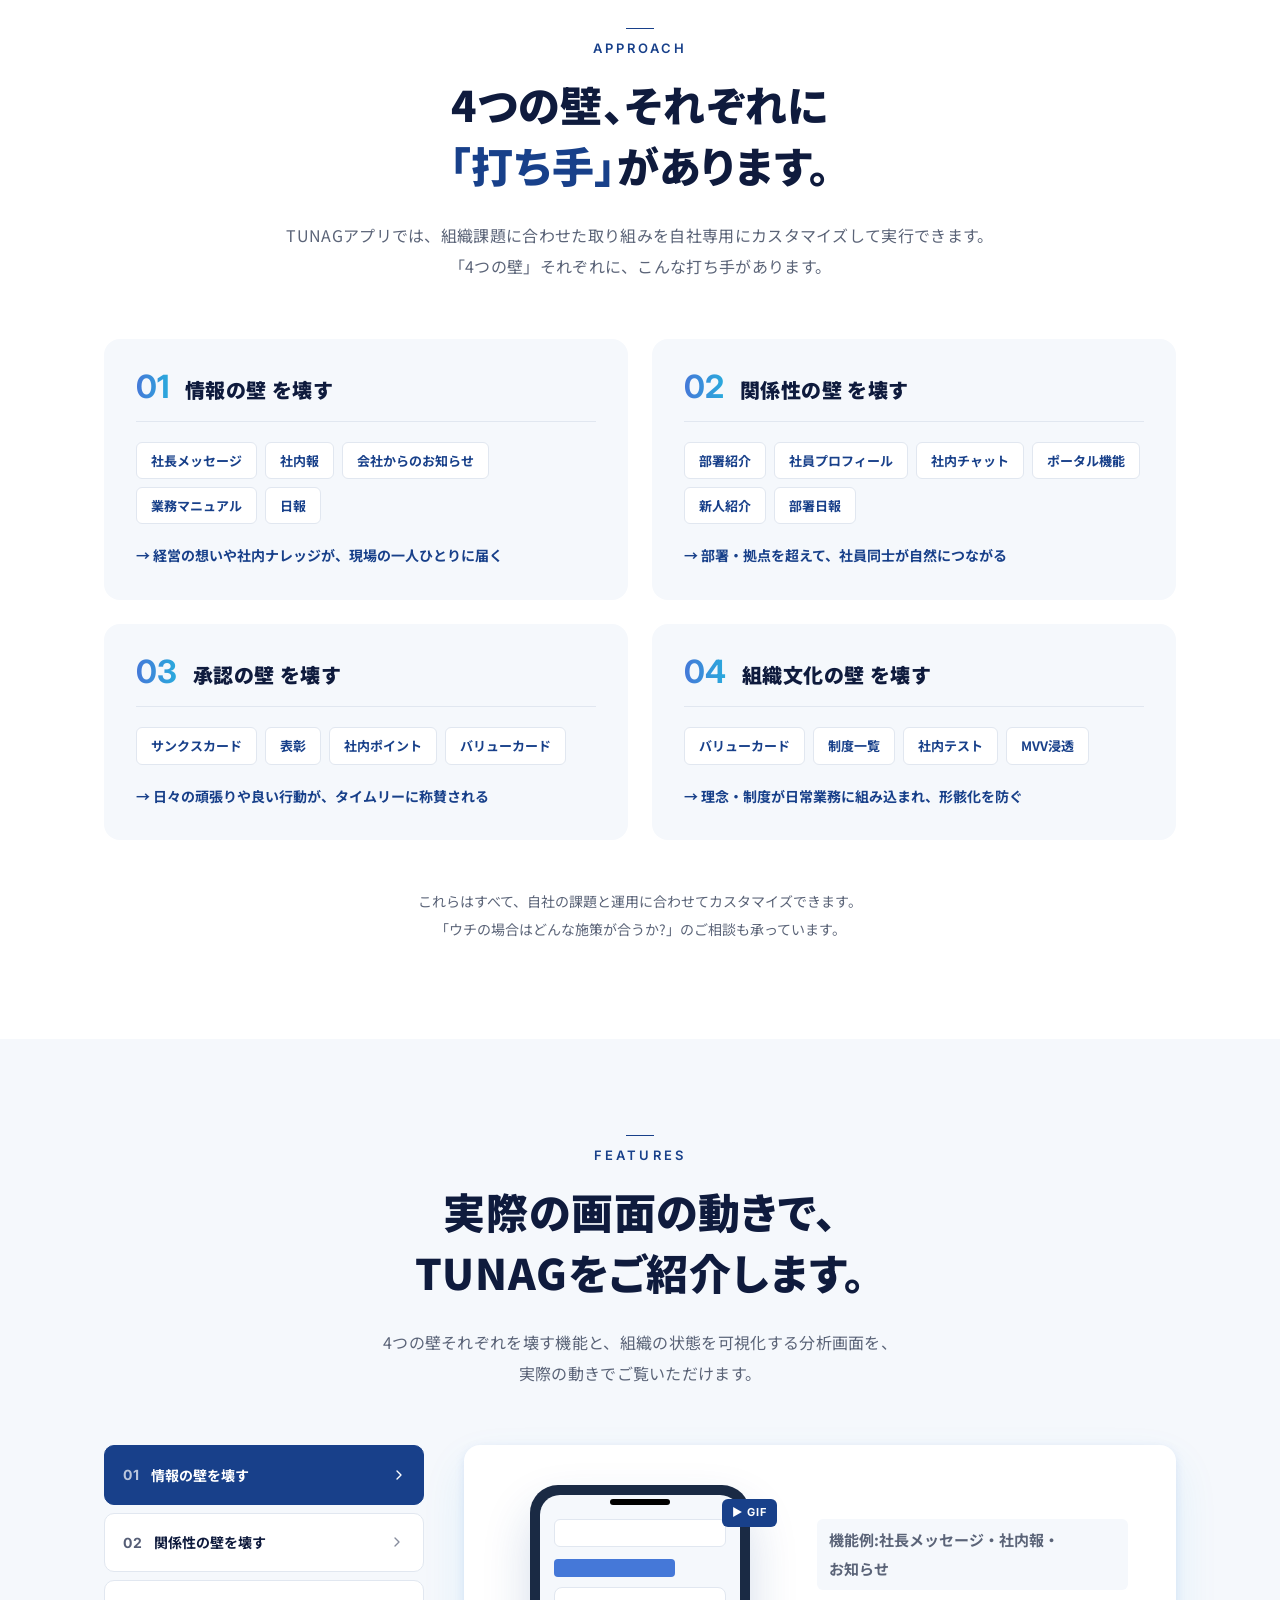
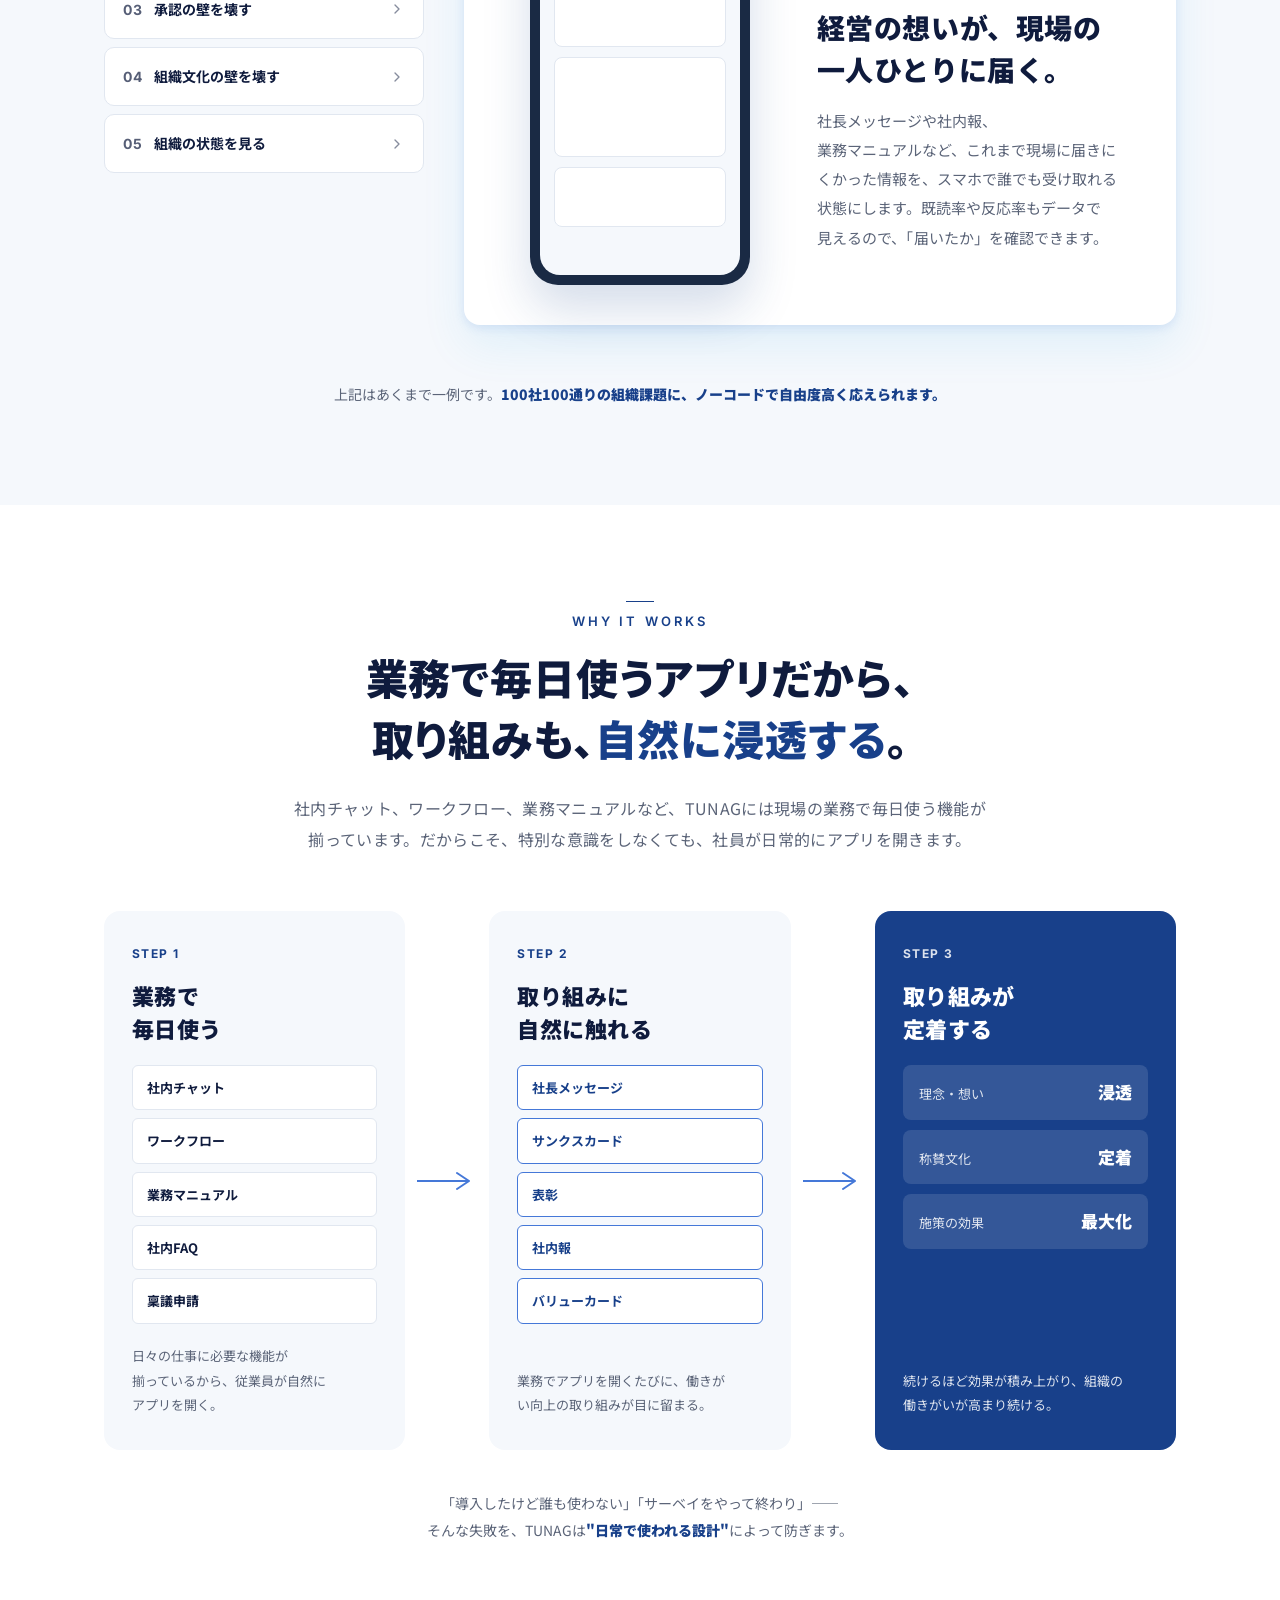
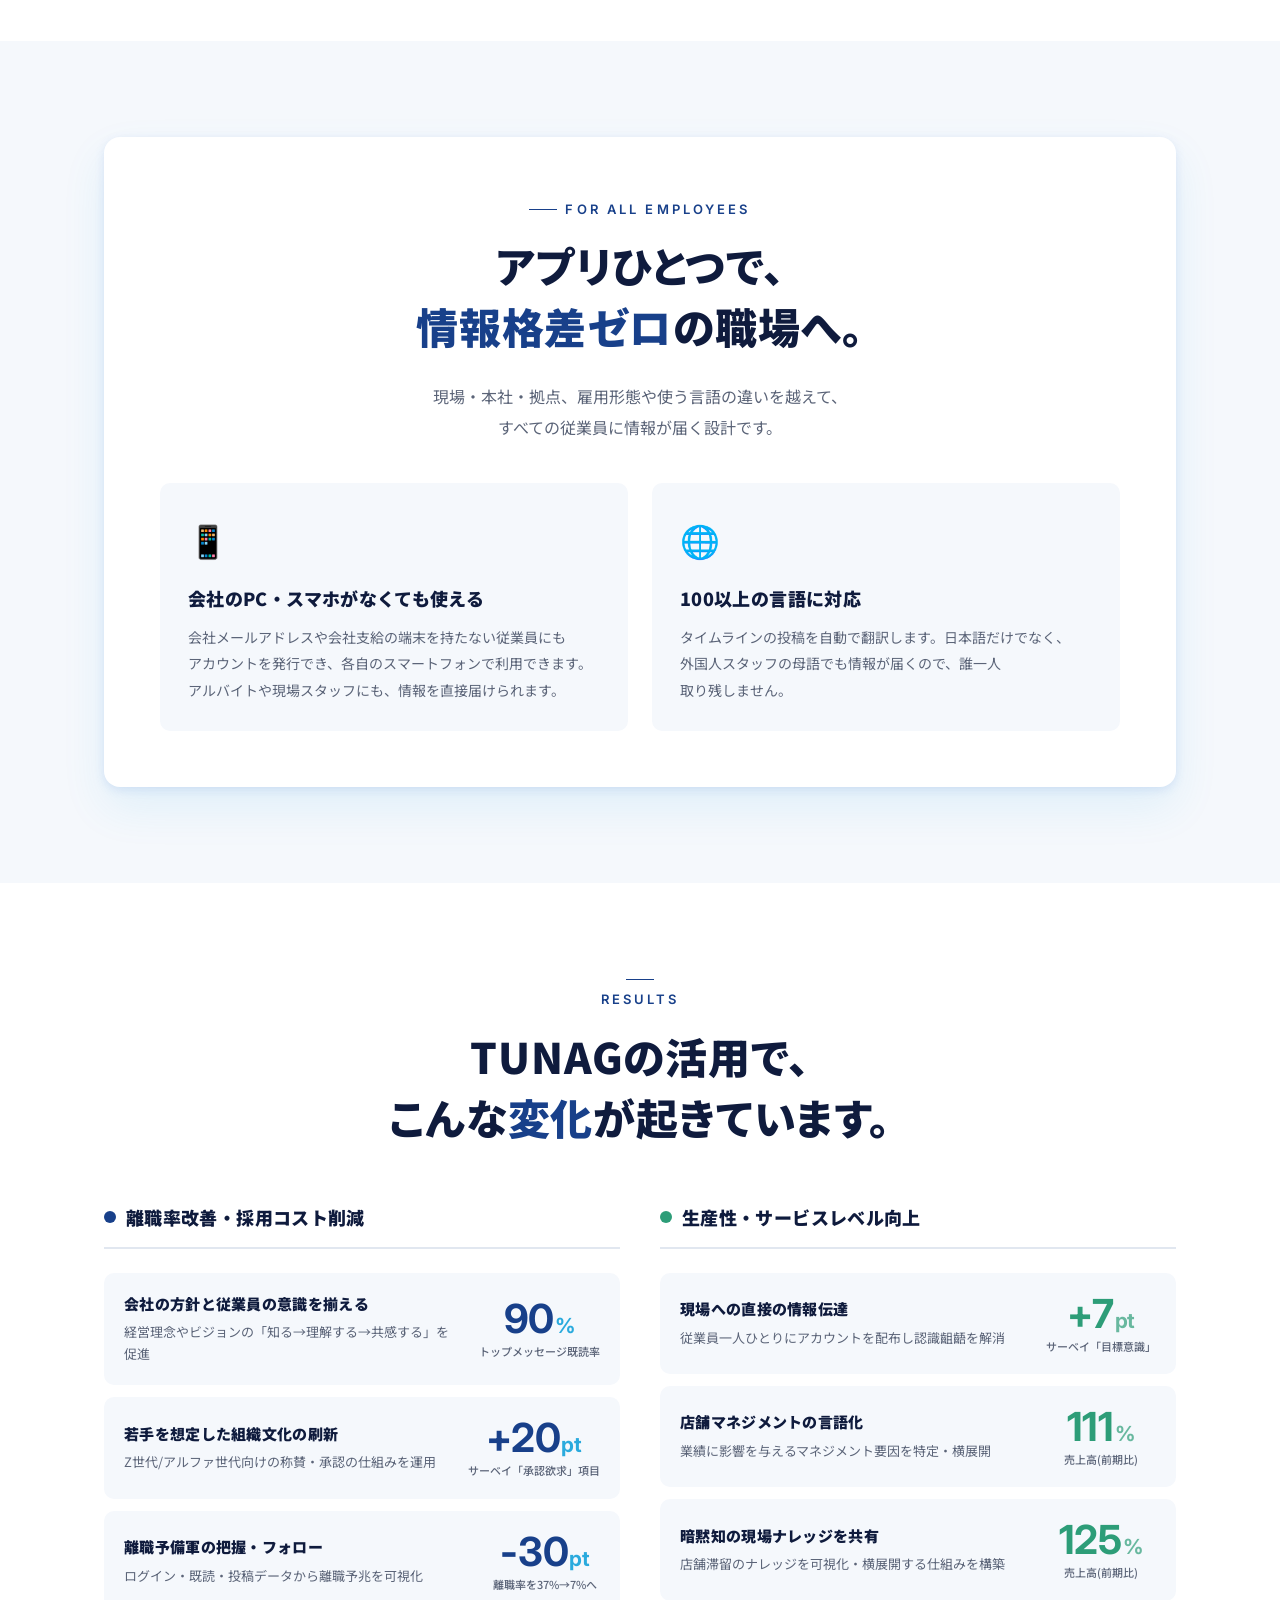
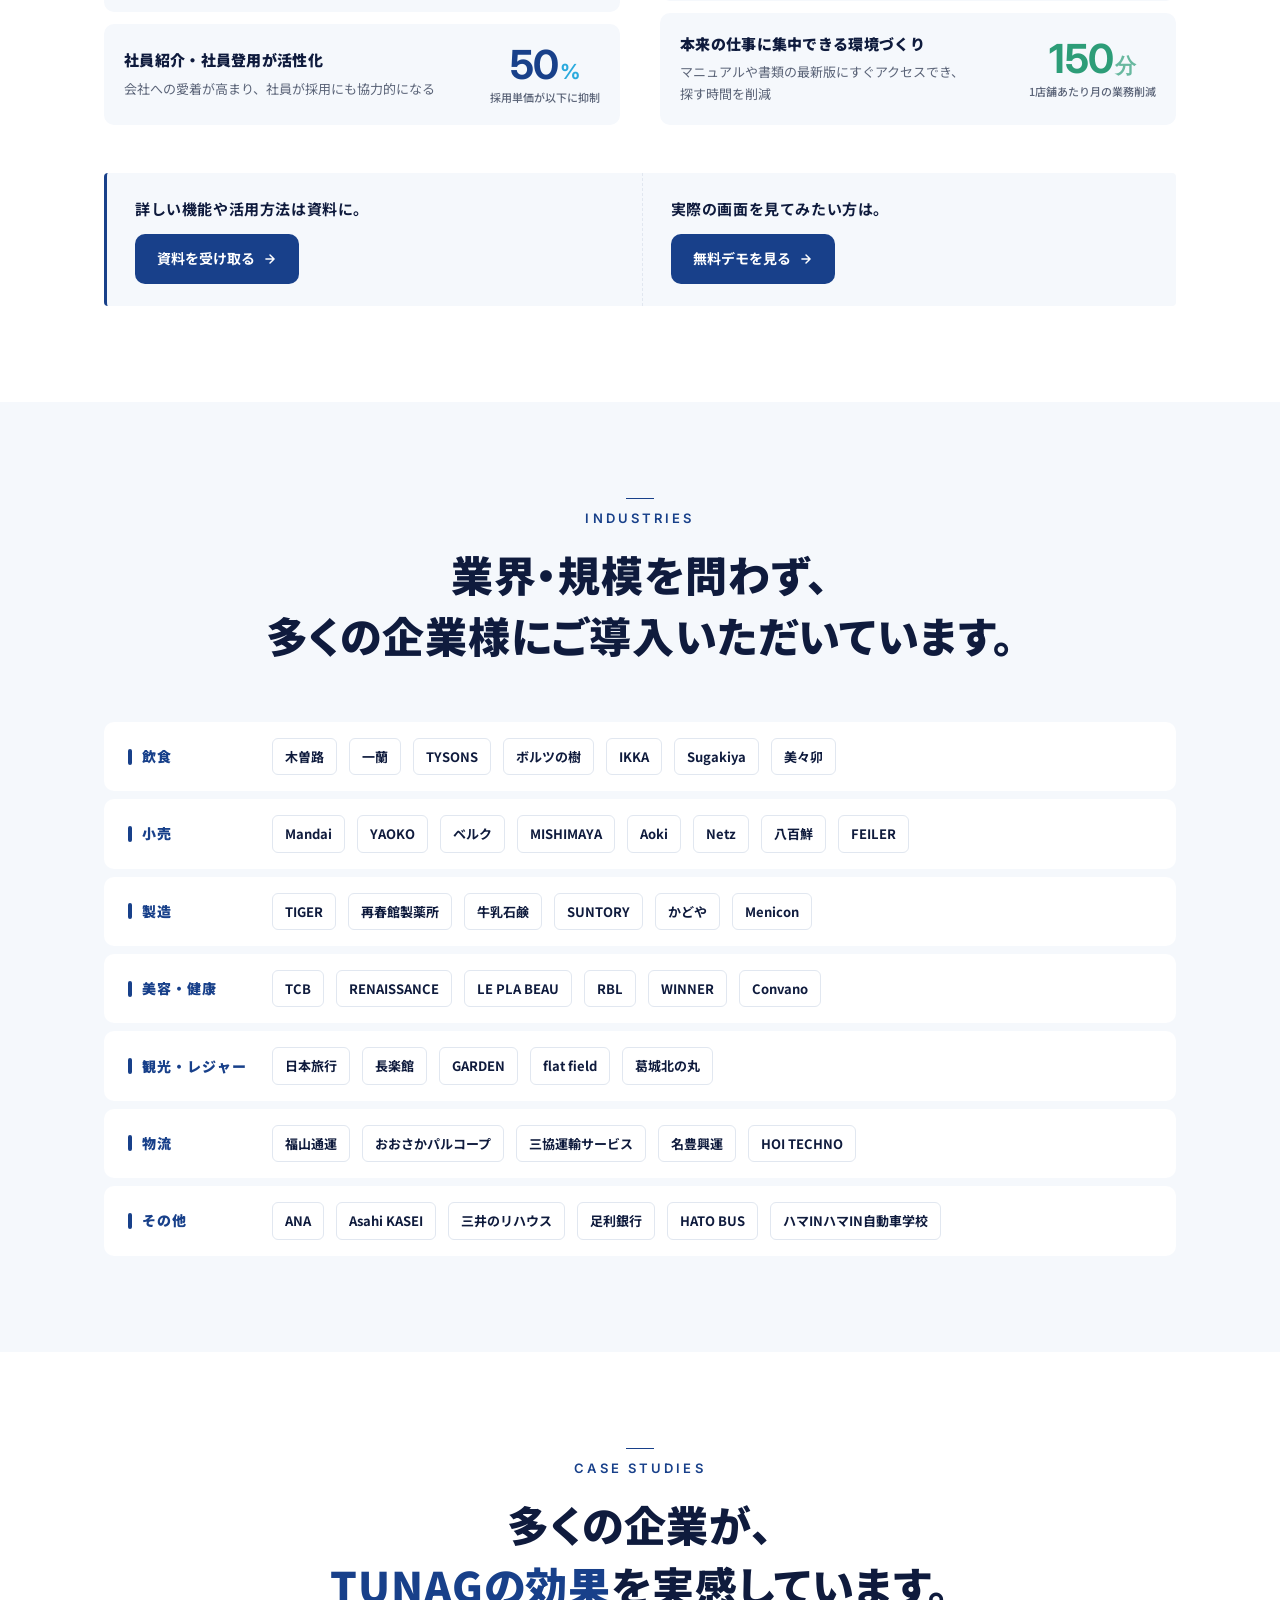
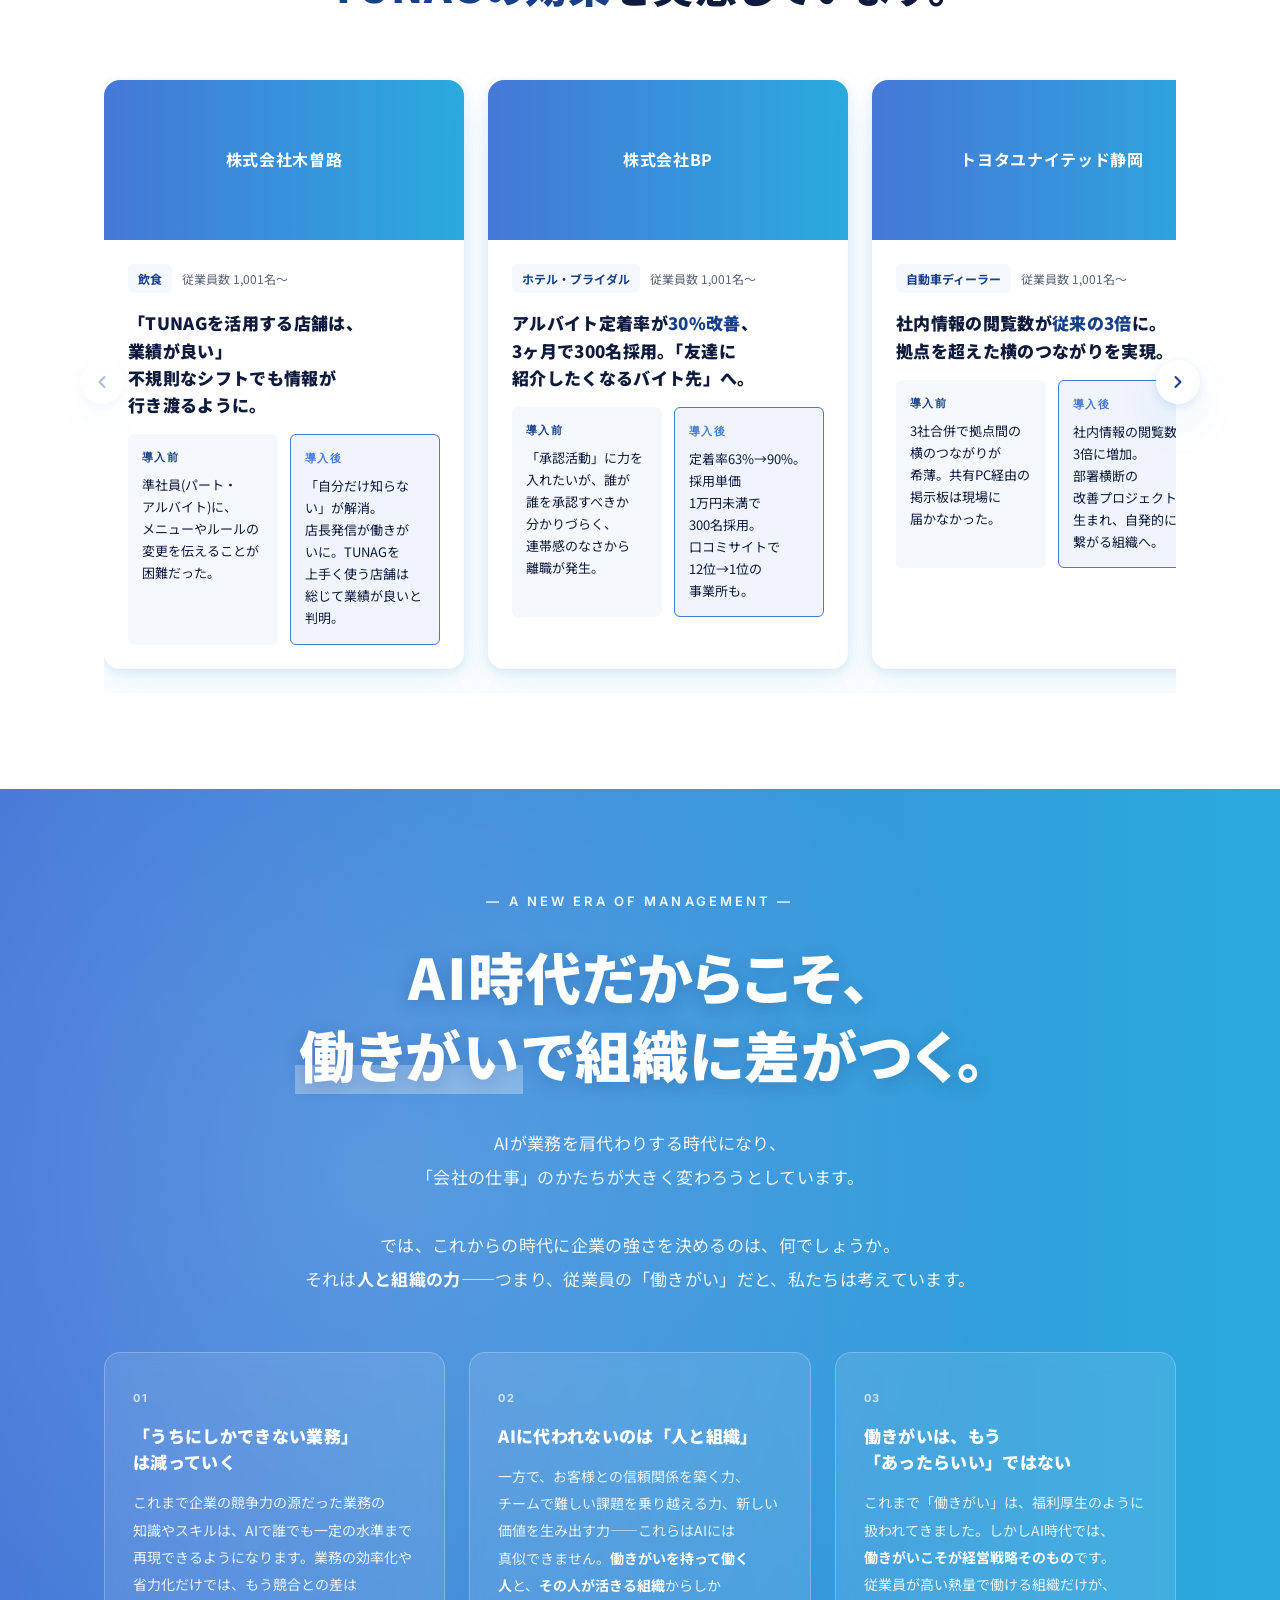
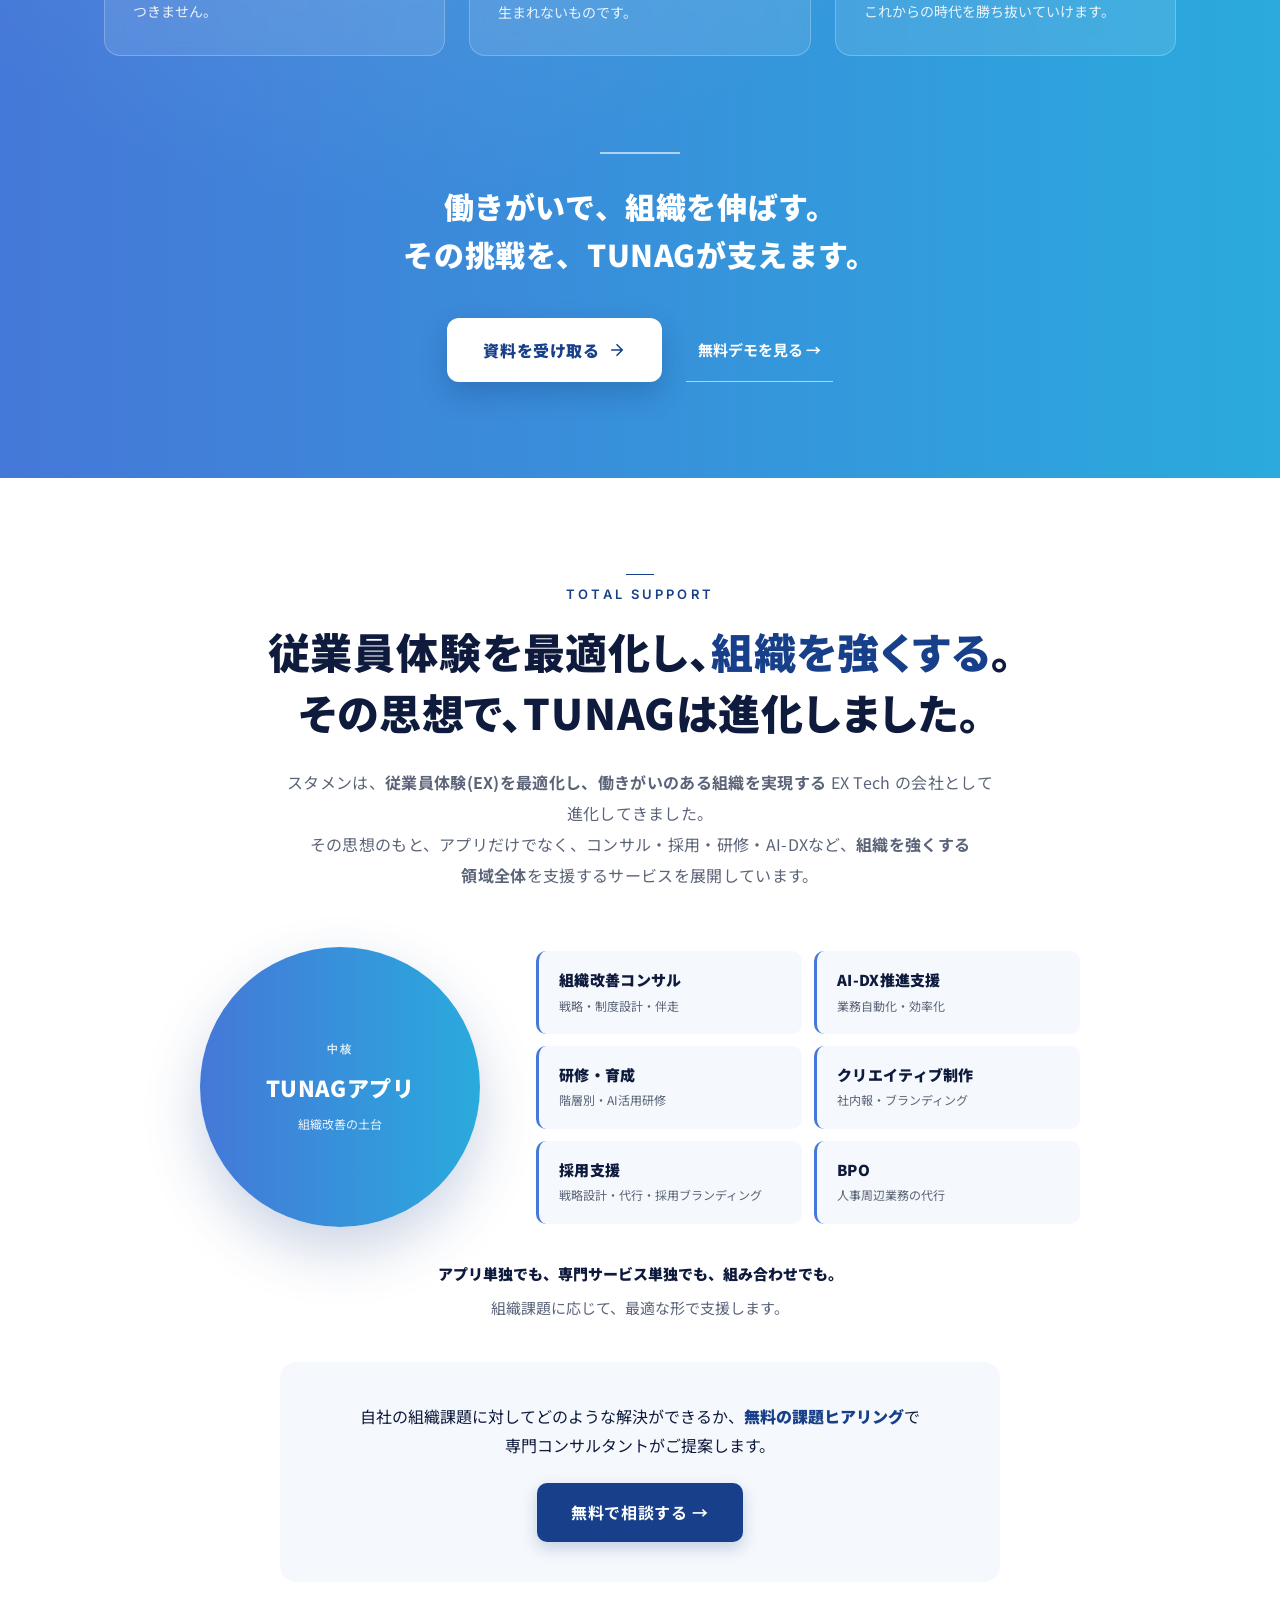
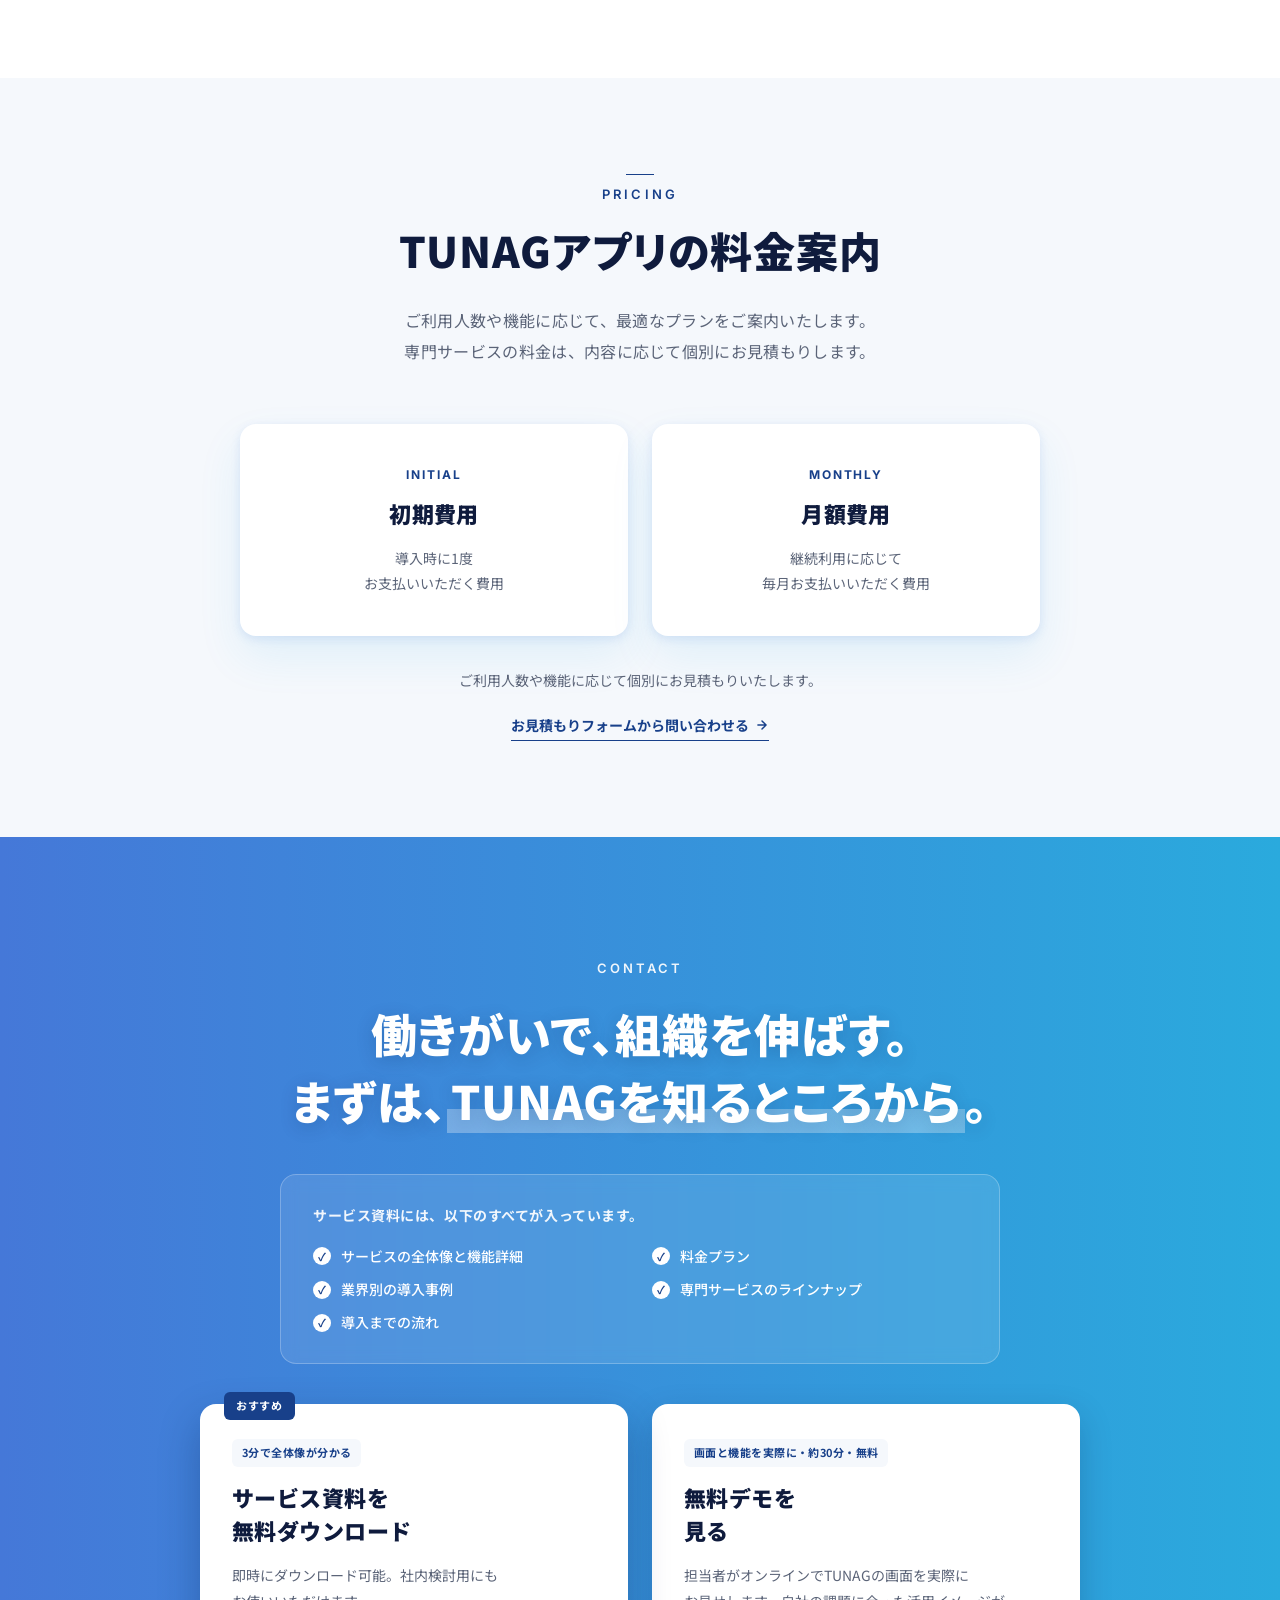
==== commit 223036d8: "tunag07: Refine Total Support CTA copy 「どの形が自社に合うか…」→「自社の組織課題に対してどのような解決ができるか…」 組織課題起点の文脈で訴求するよう微調整。" ====
--- a/tunag07/index.html
+++ b/tunag07/index.html
@@ -1052,7 +1052,7 @@
     </p>
 
     <div class="service-cta">
-      <p>どの形が自社に合うか、<strong>無料の課題ヒアリング</strong>で専門コンサルタントがご提案します。</p>
+      <p>自社の組織課題に対してどのような解決ができるか、<strong>無料の課題ヒアリング</strong>で専門コンサルタントがご提案します。</p>
       <a href="#contact" class="btn btn-primary btn-lg">無料で相談する →</a>
     </div>
   </div>
